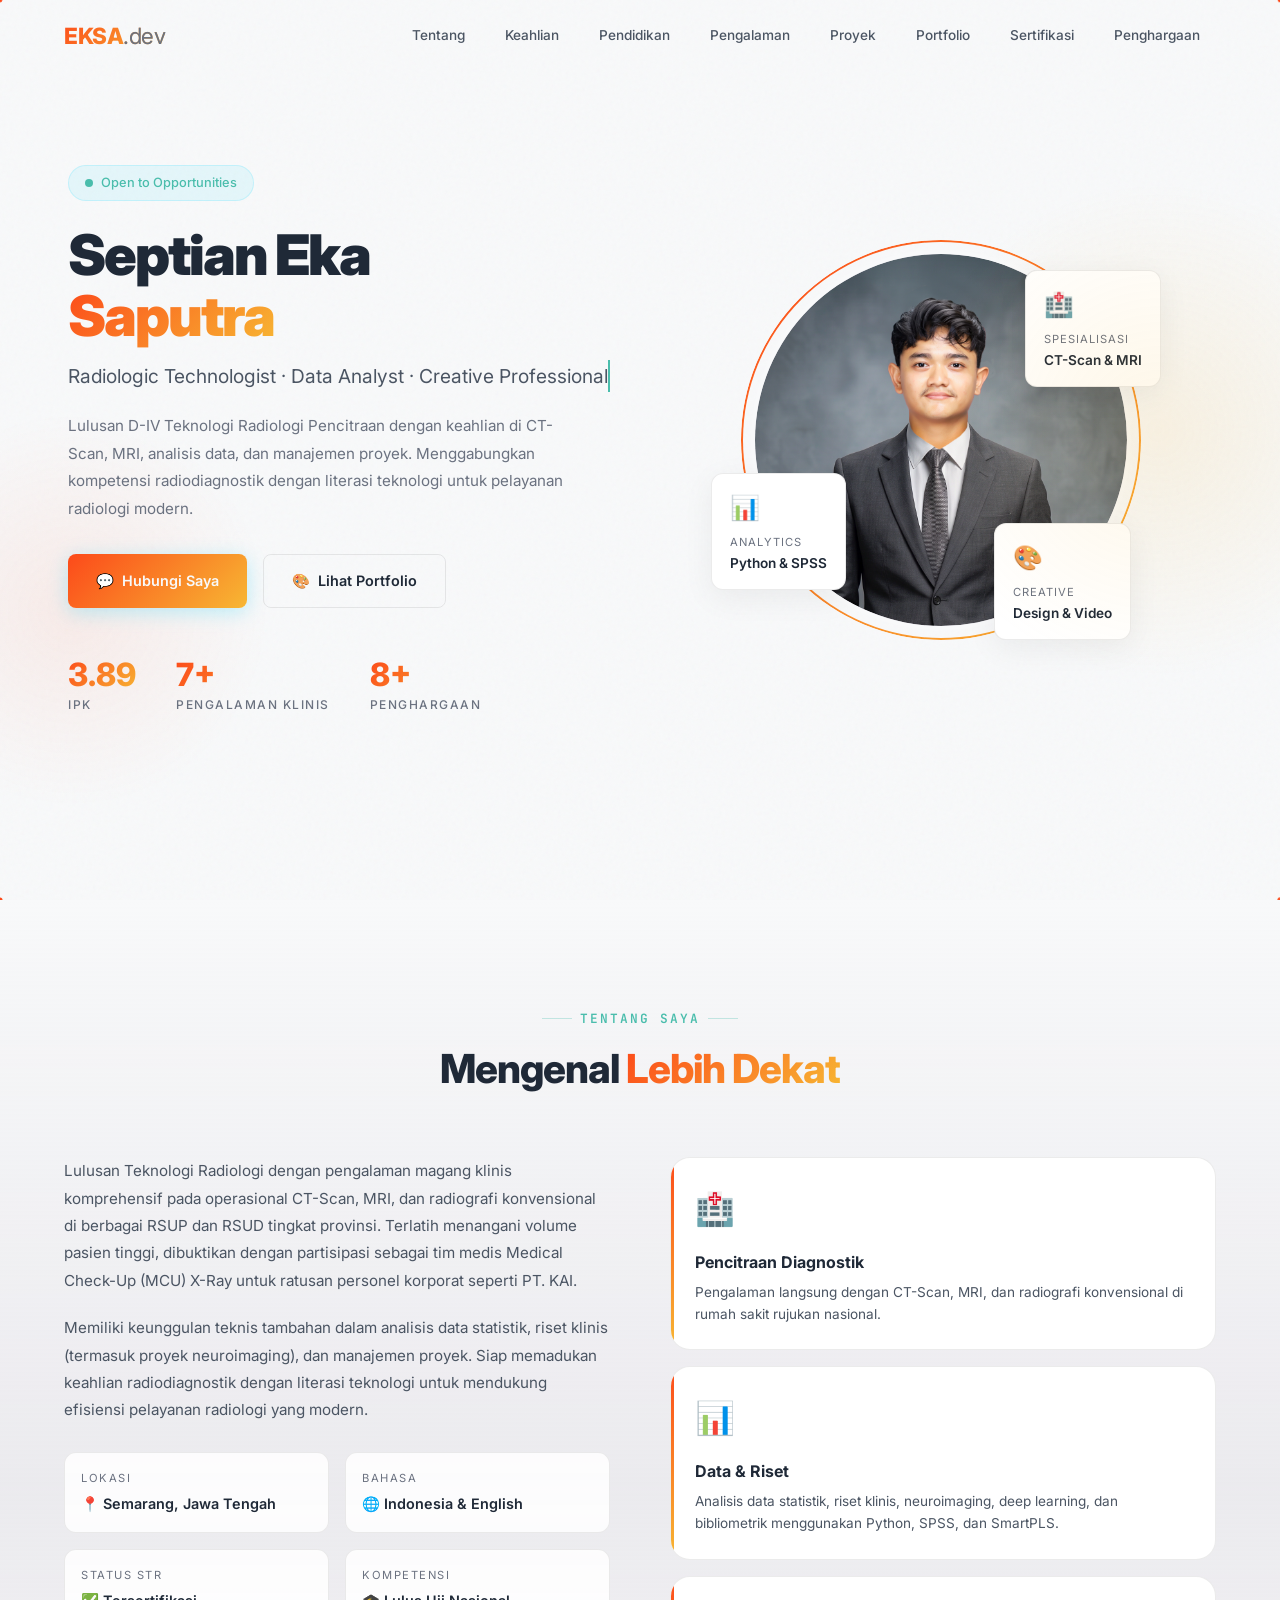
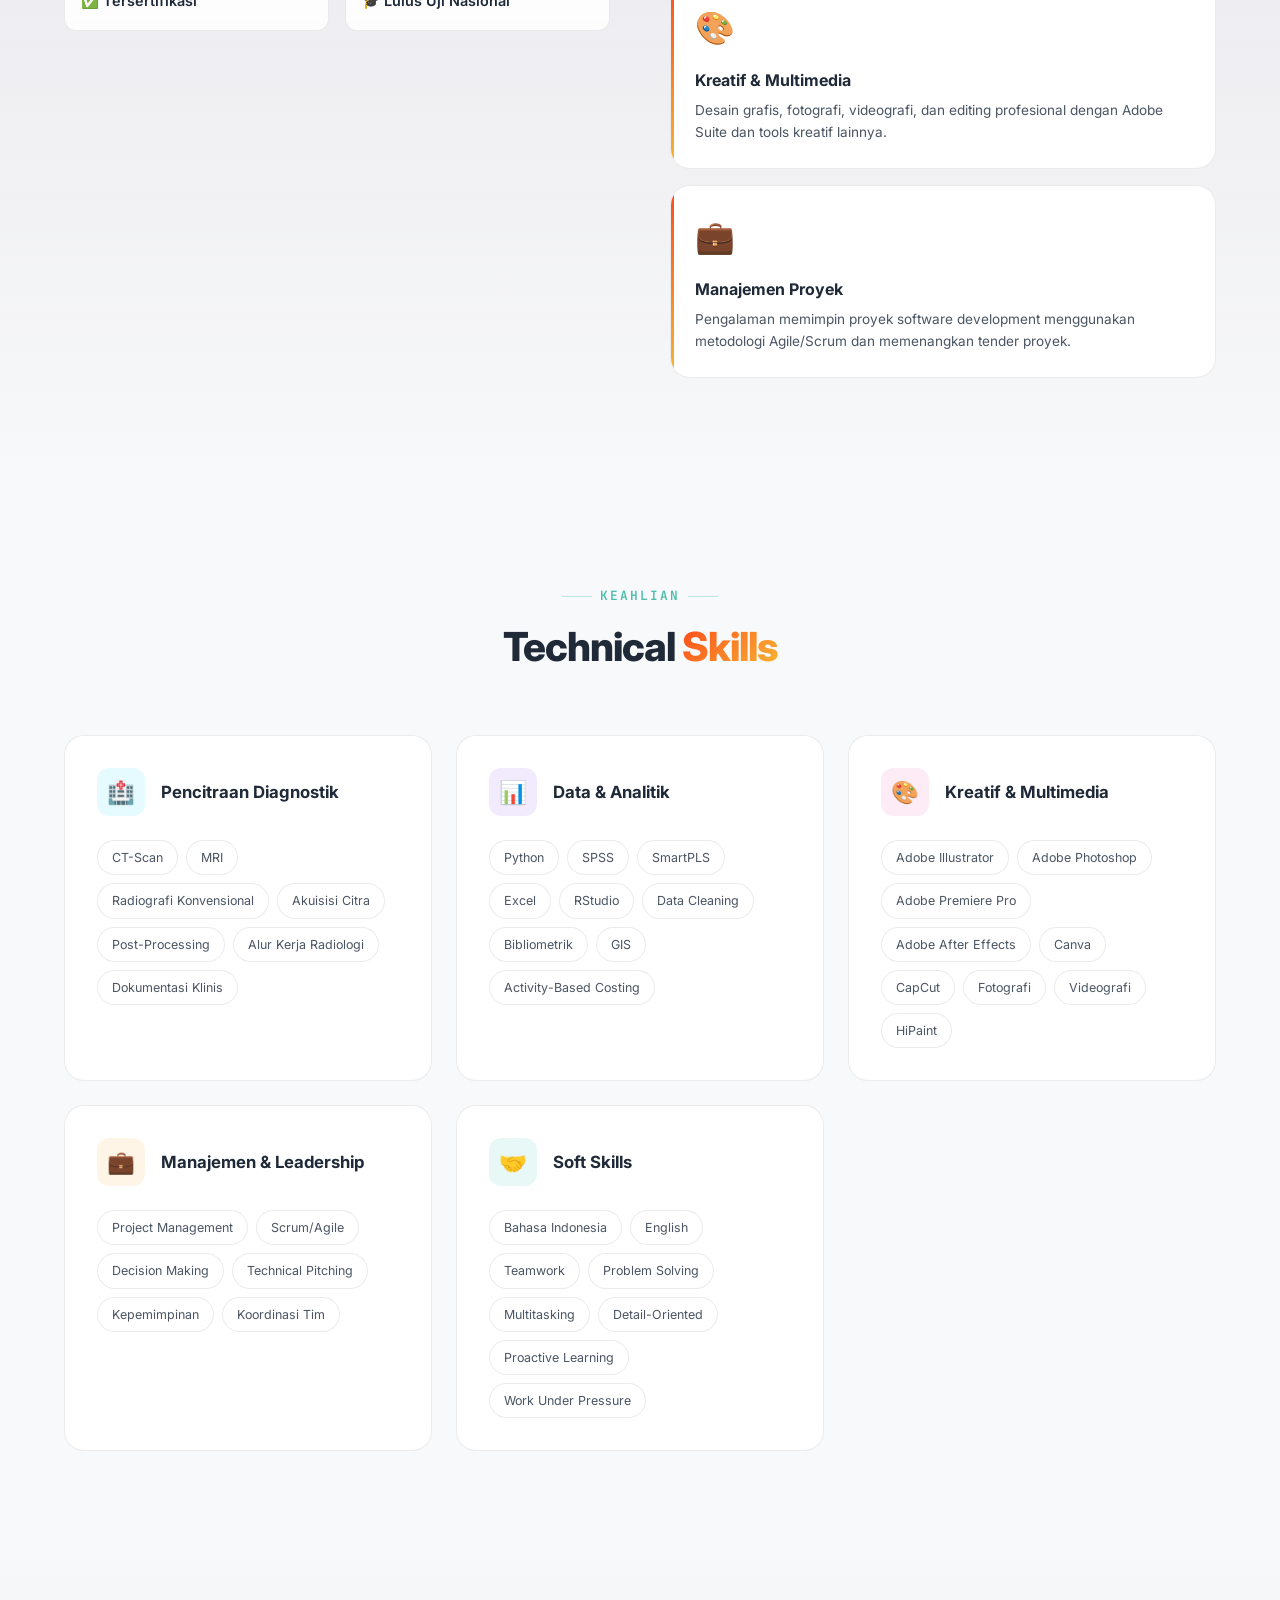
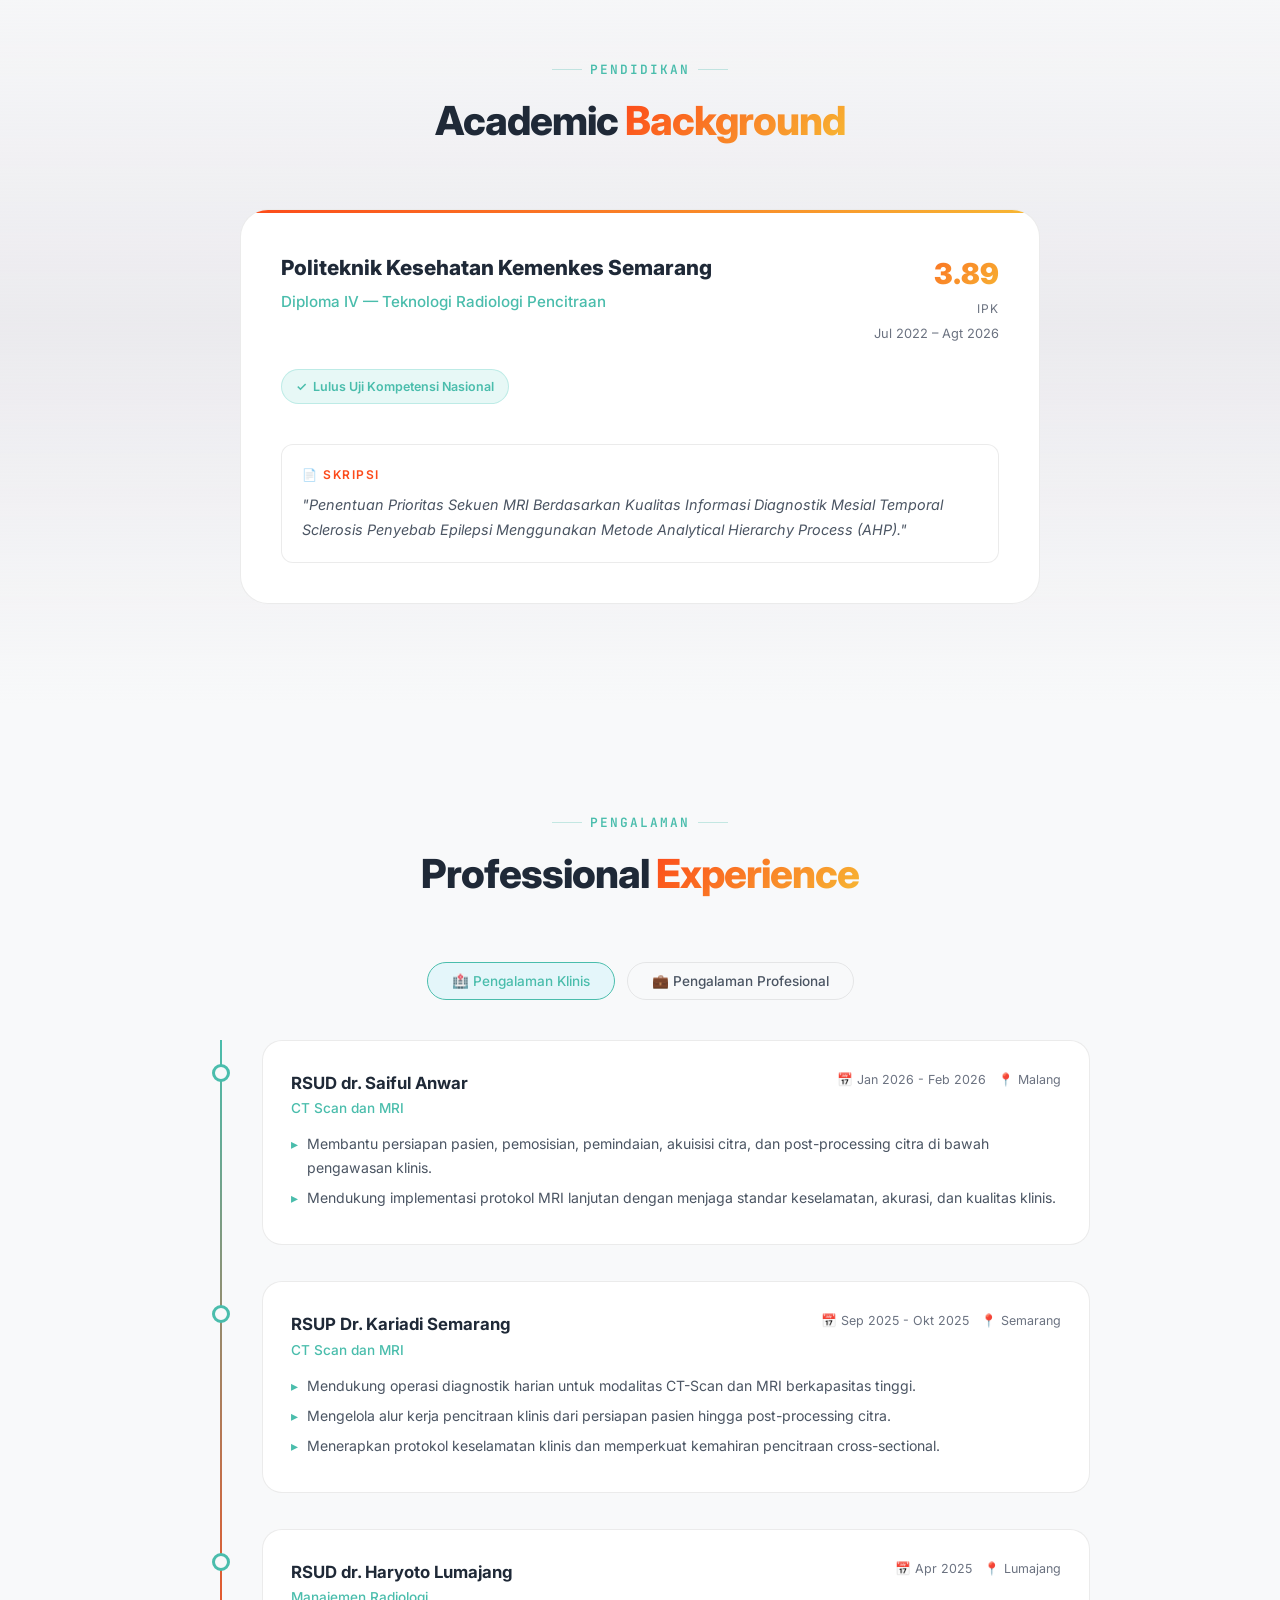
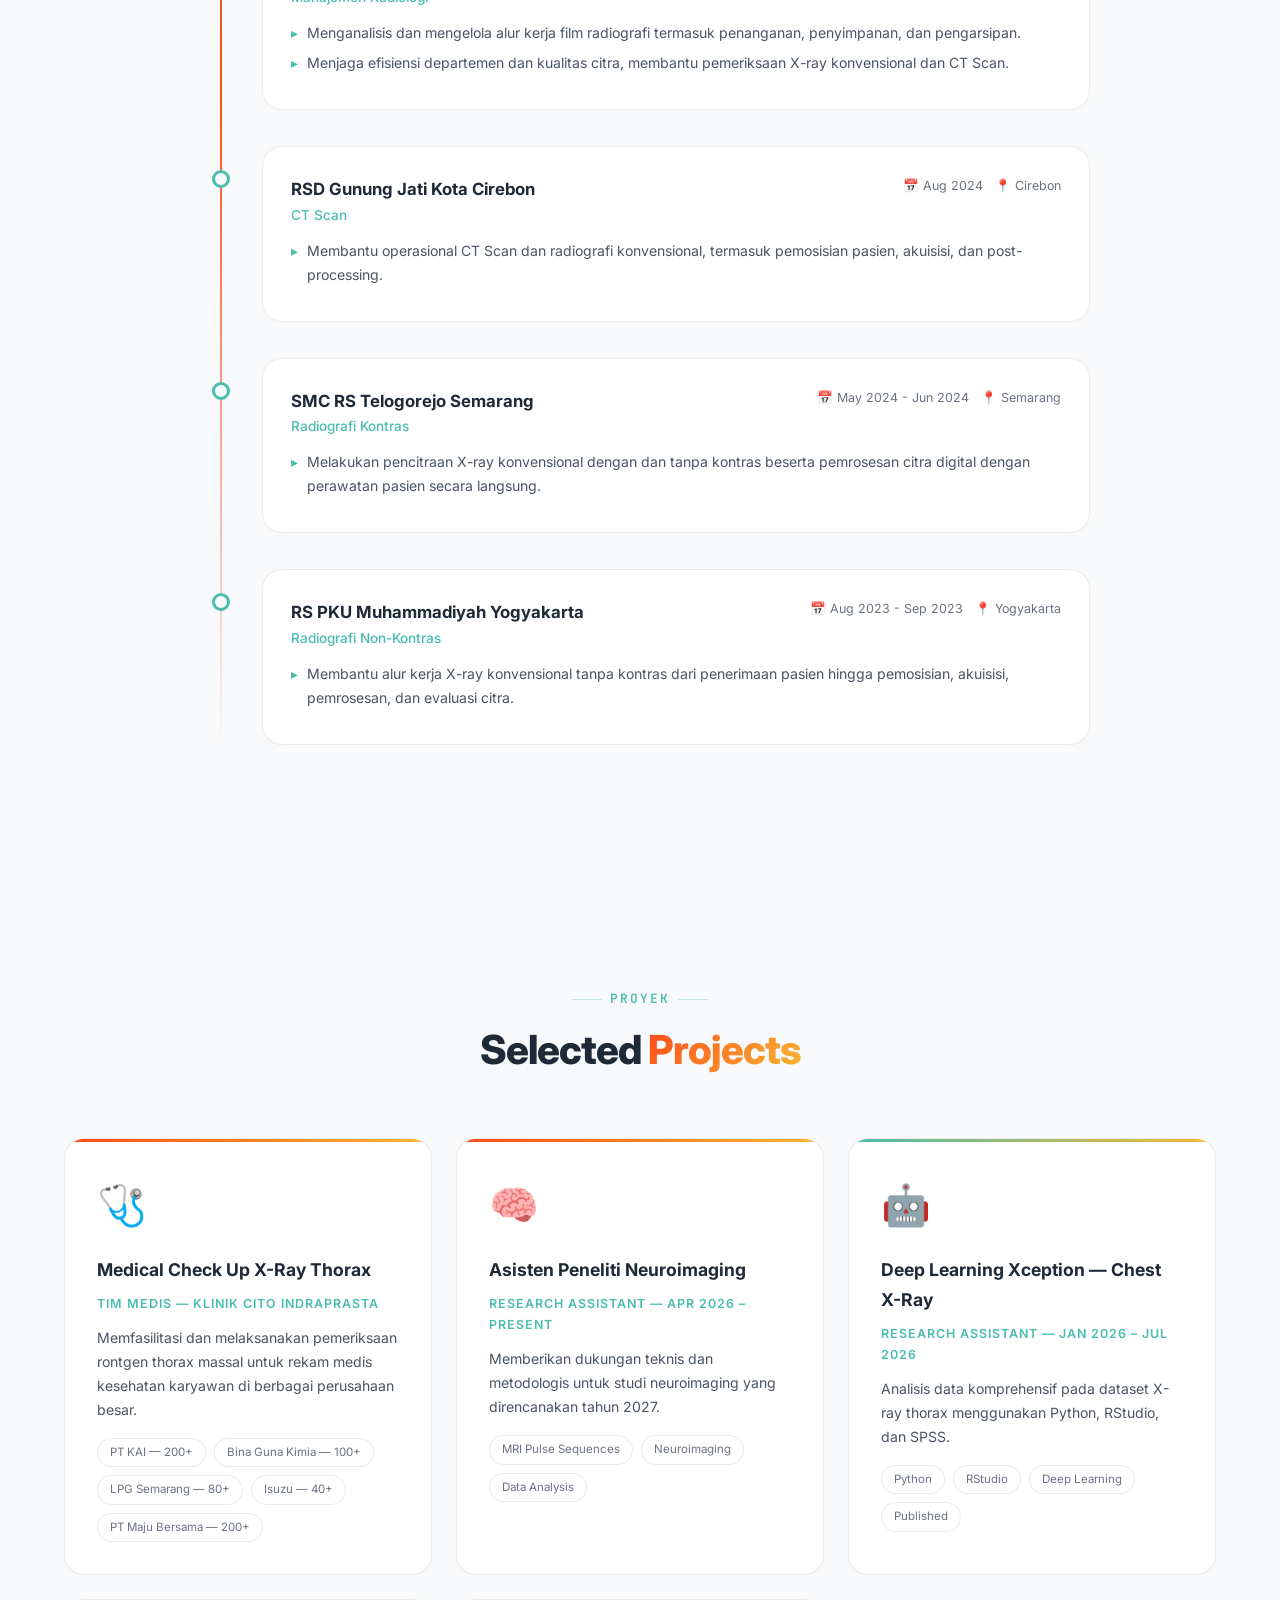
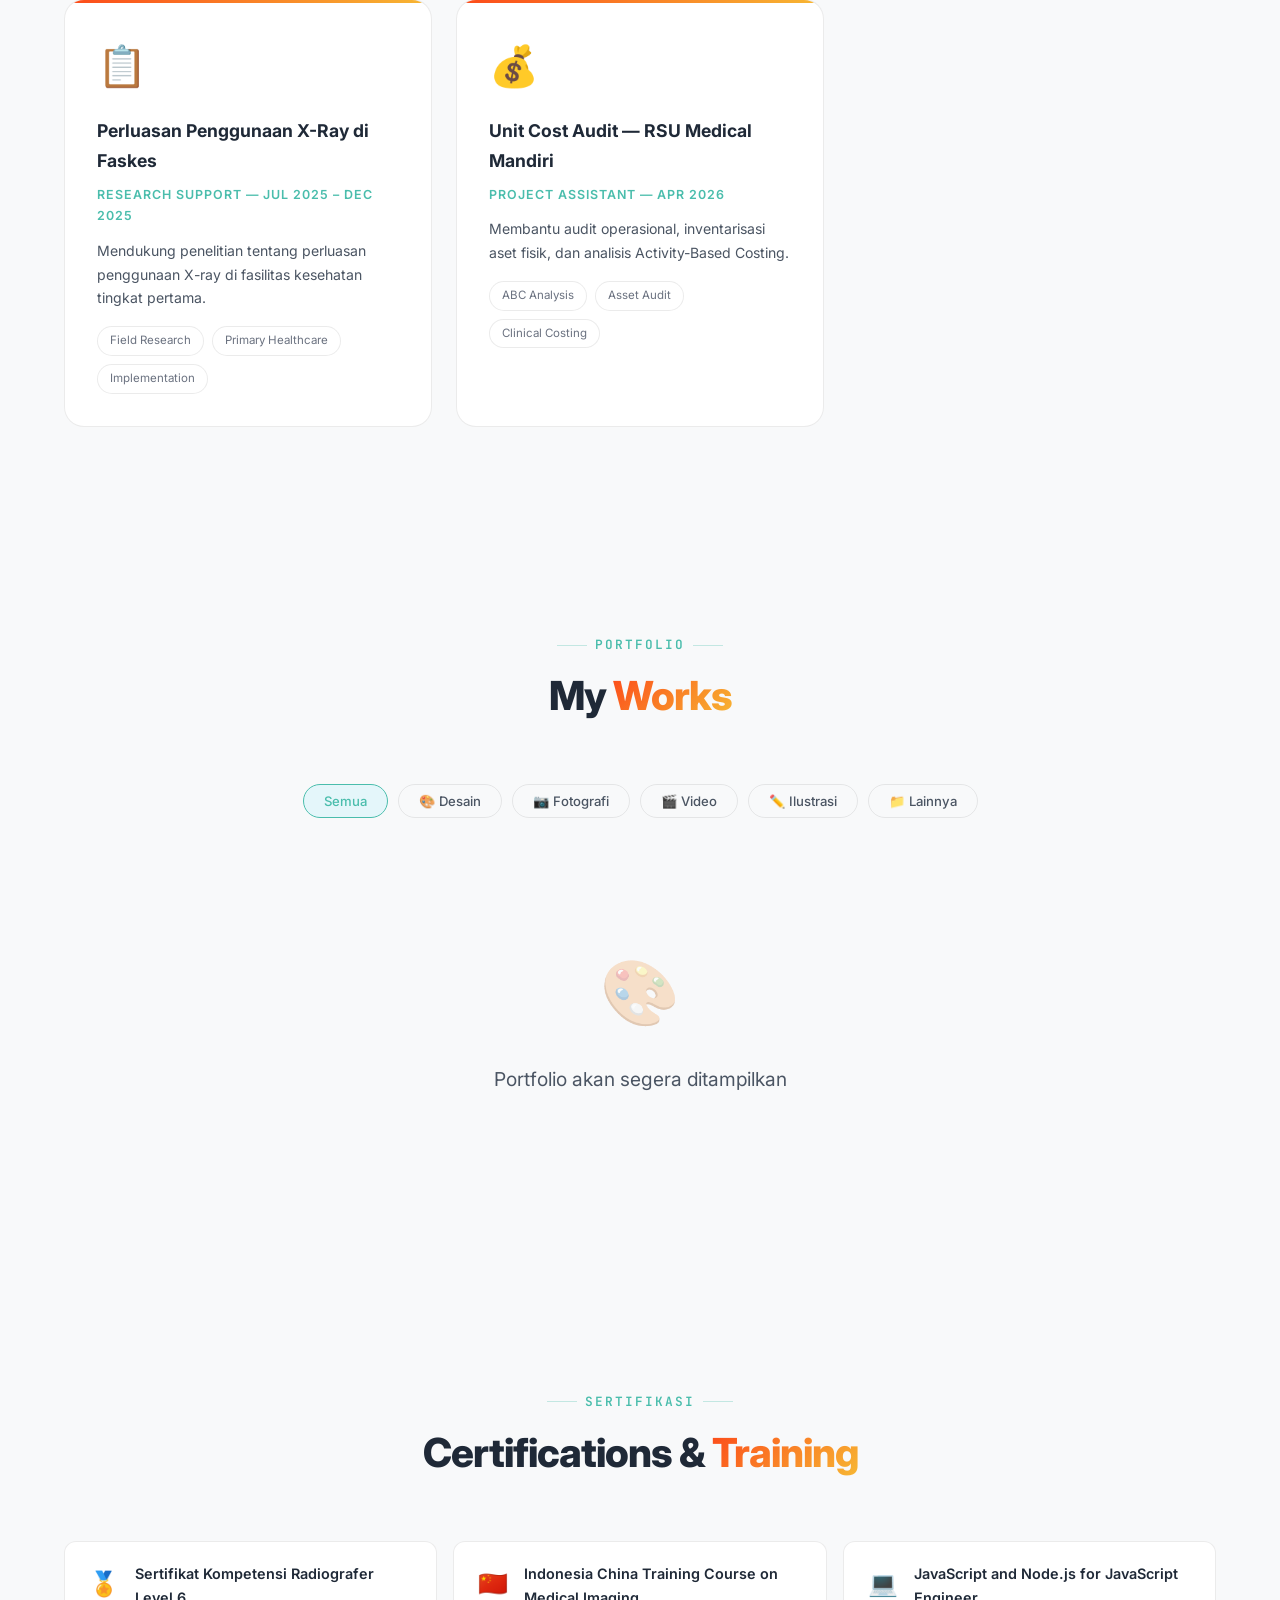
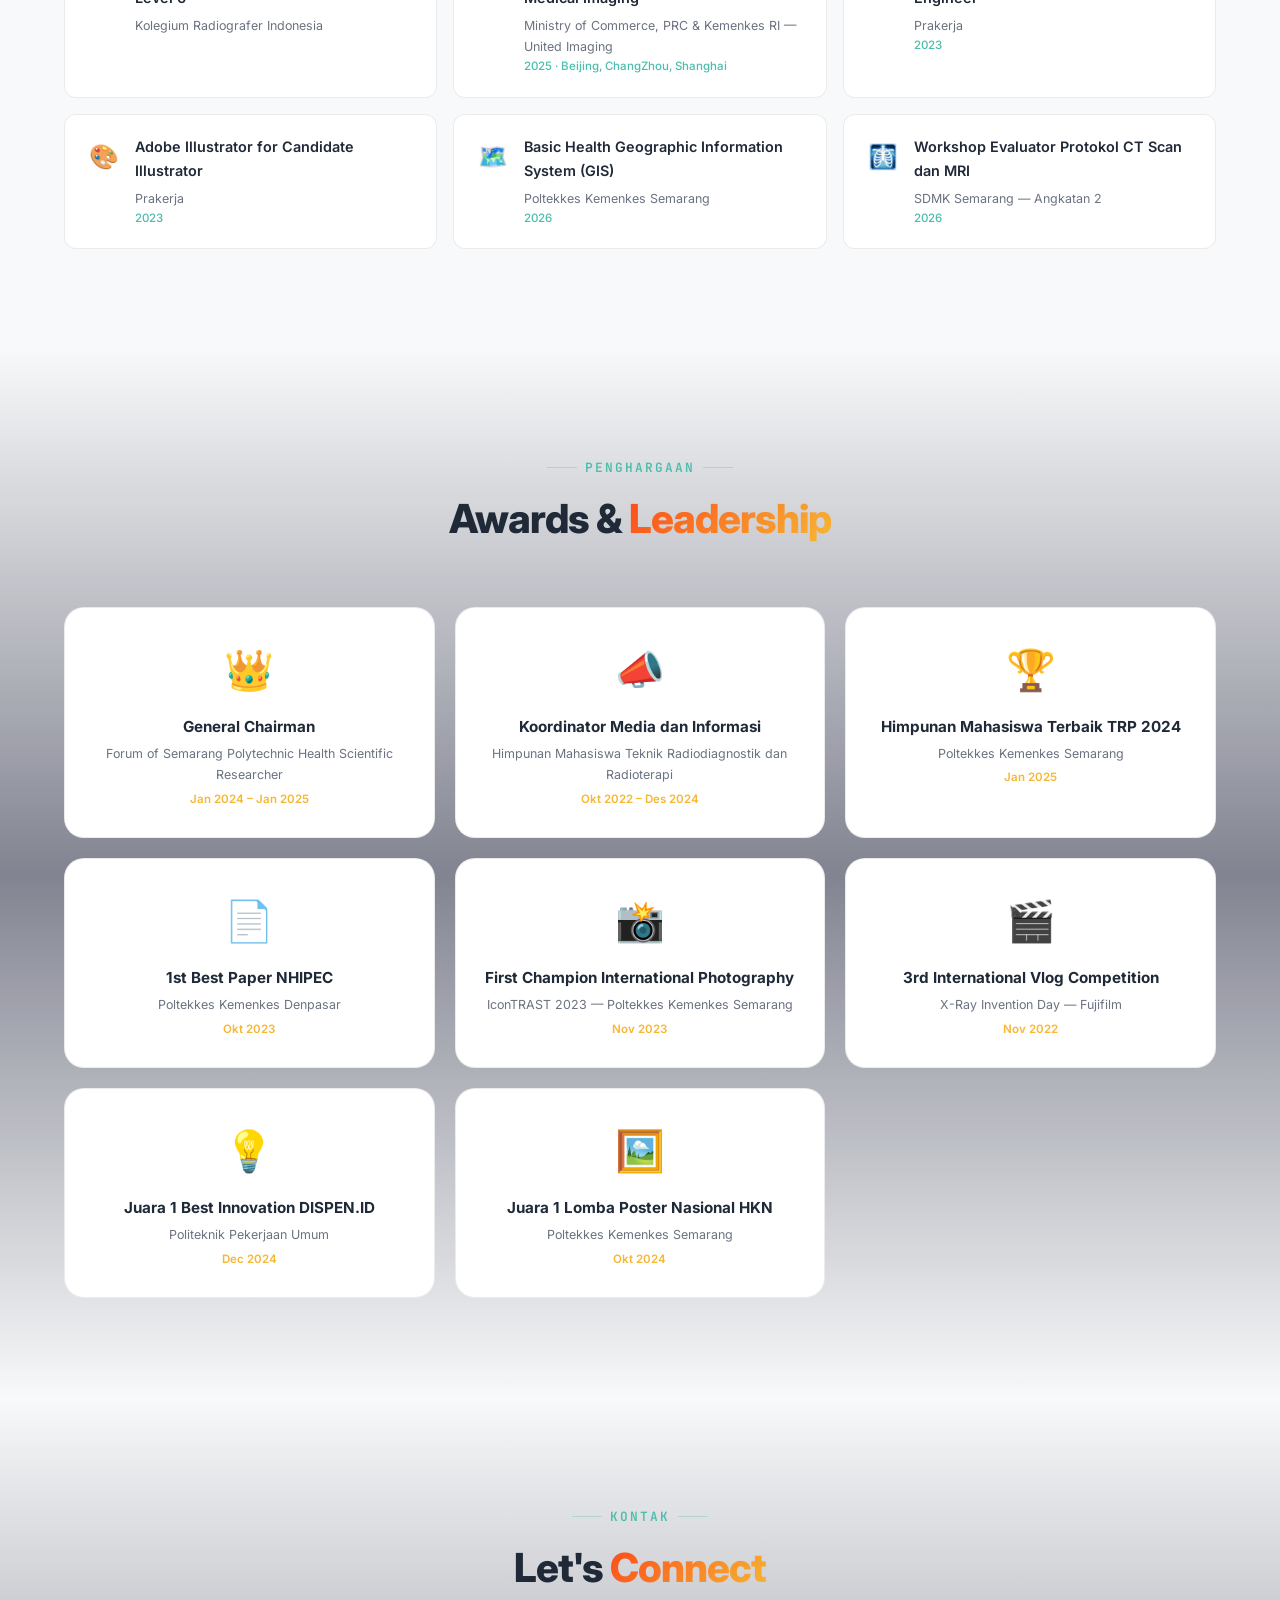
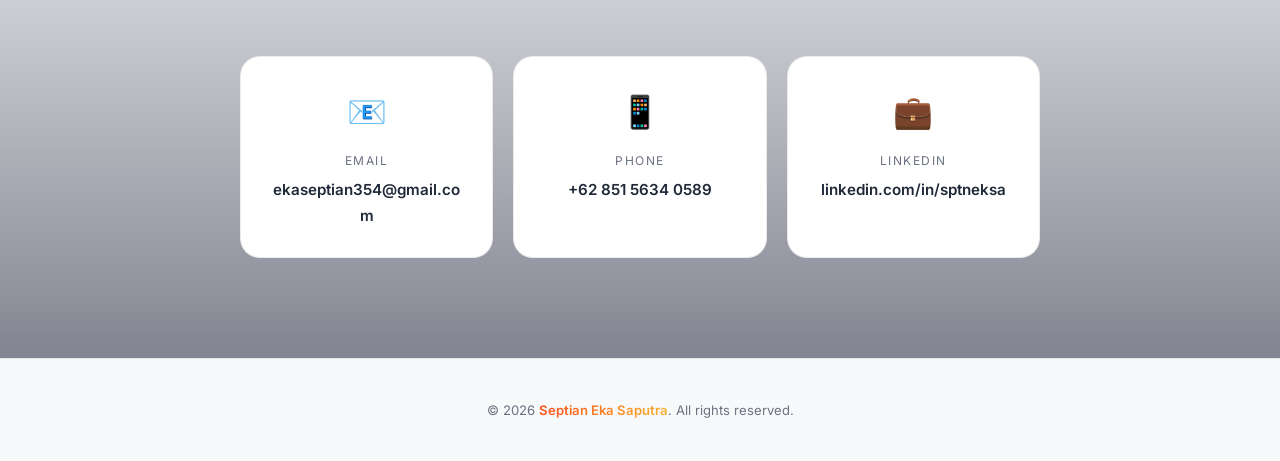
==== index.html @ 04d31d0c "Add files via upload" ====
<!DOCTYPE html>
<html lang="id">
<head>
  <meta charset="UTF-8">
  <meta name="viewport" content="width=device-width, initial-scale=1.0">
  <meta name="description" content="Septian Eka Saputra — Radiologic Technologist, Data Analyst, dan Creative Professional. Portfolio & CV Online.">
  <meta name="keywords" content="Septian Eka Saputra, Radiologi, Radiographer, CT Scan, MRI, Portfolio, Data Analyst">
  <meta name="author" content="Septian Eka Saputra">
  <title>Septian Eka Saputra — Radiologic Technologist & Creative Professional</title>
  <link rel="stylesheet" href="style.css">
  <link rel="icon" href="data:image/svg+xml,<svg xmlns='http://www.w3.org/2000/svg' viewBox='0 0 100 100'><text y='.9em' font-size='90'>⚡</text></svg>">
</head>
<body>
  <canvas id="particles-canvas"></canvas>

  <!-- Navigation -->
  <nav class="navbar" id="navbar">
    <div class="container">
      <a href="#hero" class="nav-logo">EKSA<span>.dev</span></a>
      <div class="nav-links" id="nav-links">
        <a href="#about">Tentang</a>
        <a href="#skills">Keahlian</a>
        <a href="#education">Pendidikan</a>
        <a href="#experience">Pengalaman</a>
        <a href="#projects">Proyek</a>
        <a href="#portfolio">Portfolio</a>
        <a href="#certifications">Sertifikasi</a>
        <a href="#awards">Penghargaan</a>
      </div>
      <button class="hamburger" id="hamburger" aria-label="Toggle menu">
        <span></span><span></span><span></span>
      </button>
    </div>
  </nav>

  <!-- Hero Section -->
  <section class="hero" id="hero">
    <button class="section-edit-btn" onclick="Editors.hero()" title="Edit Hero">✏️</button>
    <div class="container">
      <div class="hero-content">
        <div class="hero-text">
          <div class="hero-badge"><span class="pulse-dot"></span> <span id="r-hero-badge">Open to Opportunities</span></div>
          <h1><span id="r-hero-name">Septian Eka</span><br><span class="gradient-text" id="r-hero-name2">Saputra</span></h1>
          <p class="hero-subtitle" id="r-hero-subtitle">Radiologic Technologist · Data Analyst · Creative Professional</p>
          <p class="hero-description" id="r-hero-desc">Lulusan D-IV Teknologi Radiologi Pencitraan dengan keahlian di CT-Scan, MRI, analisis data, dan manajemen proyek. Menggabungkan kompetensi radiodiagnostik dengan literasi teknologi untuk pelayanan radiologi modern.</p>
          <div class="hero-buttons">
            <a href="#contact" class="btn btn-primary"><span>💬</span> Hubungi Saya</a>
            <a href="#portfolio" class="btn btn-outline"><span>🎨</span> Lihat Portfolio</a>
          </div>
          <div class="hero-stats" id="r-hero-stats">
            <div class="stat-item"><div class="stat-number">3.89</div><div class="stat-label">IPK</div></div>
            <div class="stat-item"><div class="stat-number">7+</div><div class="stat-label">Pengalaman Klinis</div></div>
            <div class="stat-item"><div class="stat-number">8+</div><div class="stat-label">Penghargaan</div></div>
          </div>
        </div>
        <div class="hero-visual">
          <div class="hero-avatar-wrapper">
            <div class="hero-avatar-ring"></div>
            <div class="hero-avatar">
              <img id="hero-photo" src="" alt="Septian Eka Saputra" style="display:none; width:100%; height:100%; object-fit:cover; border-radius:50%;">
              <div class="hero-avatar-placeholder" id="hero-placeholder">SE</div>
            </div>
            <div class="floating-card card-1"><div class="card-icon">🏥</div><div class="card-label">Spesialisasi</div><div class="card-value">CT-Scan & MRI</div></div>
            <div class="floating-card card-2"><div class="card-icon">📊</div><div class="card-label">Analytics</div><div class="card-value">Python & SPSS</div></div>
            <div class="floating-card card-3"><div class="card-icon">🎨</div><div class="card-label">Creative</div><div class="card-value">Design & Video</div></div>
          </div>
        </div>
      </div>
    </div>
  </section>

  <!-- About Section -->
  <section id="about">
    <button class="section-edit-btn" onclick="Editors.about()" title="Edit About">✏️</button>
    <div class="container">
      <div class="section-header reveal"><div class="section-tag">Tentang Saya</div><h2 class="section-title">Mengenal <span class="gradient-text">Lebih Dekat</span></h2></div>
      <div class="about-grid">
        <div class="about-text reveal" id="r-about-text">
          <p>Lulusan Teknologi Radiologi dengan pengalaman magang klinis komprehensif pada operasional CT-Scan, MRI, dan radiografi konvensional di berbagai RSUP dan RSUD tingkat provinsi. Terlatih menangani volume pasien tinggi, dibuktikan dengan partisipasi sebagai tim medis Medical Check-Up (MCU) X-Ray untuk ratusan personel korporat seperti PT. KAI.</p>
          <p>Memiliki keunggulan teknis tambahan dalam analisis data statistik, riset klinis (termasuk proyek neuroimaging), dan manajemen proyek. Siap memadukan keahlian radiodiagnostik dengan literasi teknologi untuk mendukung efisiensi pelayanan radiologi yang modern.</p>
          <div class="about-info-grid" id="r-about-info">
            <div class="info-item"><div class="info-label">Lokasi</div><div class="info-value">📍 Semarang, Jawa Tengah</div></div>
            <div class="info-item"><div class="info-label">Bahasa</div><div class="info-value">🌐 Indonesia & English</div></div>
            <div class="info-item"><div class="info-label">Status STR</div><div class="info-value">✅ Tersertifikasi</div></div>
            <div class="info-item"><div class="info-label">Kompetensi</div><div class="info-value">🎓 Lulus Uji Nasional</div></div>
          </div>
        </div>
        <div class="about-highlights reveal" id="r-about-highlights">
          <div class="highlight-card"><div class="highlight-icon">🏥</div><div class="highlight-title">Pencitraan Diagnostik</div><div class="highlight-desc">Pengalaman langsung dengan CT-Scan, MRI, dan radiografi konvensional di rumah sakit rujukan nasional.</div></div>
          <div class="highlight-card"><div class="highlight-icon">📊</div><div class="highlight-title">Data & Riset</div><div class="highlight-desc">Analisis data statistik, riset klinis, neuroimaging, deep learning, dan bibliometrik menggunakan Python, SPSS, dan SmartPLS.</div></div>
          <div class="highlight-card"><div class="highlight-icon">🎨</div><div class="highlight-title">Kreatif & Multimedia</div><div class="highlight-desc">Desain grafis, fotografi, videografi, dan editing profesional dengan Adobe Suite dan tools kreatif lainnya.</div></div>
          <div class="highlight-card"><div class="highlight-icon">💼</div><div class="highlight-title">Manajemen Proyek</div><div class="highlight-desc">Pengalaman memimpin proyek software development menggunakan metodologi Agile/Scrum dan memenangkan tender proyek.</div></div>
        </div>
      </div>
    </div>
  </section>

  <!-- Skills Section -->
  <section id="skills">
    <button class="section-edit-btn" onclick="Editors.skills()" title="Edit Skills">✏️</button>
    <div class="container">
      <div class="section-header reveal"><div class="section-tag">Keahlian</div><h2 class="section-title">Technical <span class="gradient-text">Skills</span></h2></div>
      <div class="skills-grid" id="r-skills"></div>
    </div>
  </section>

  <!-- Education Section -->
  <section id="education">
    <button class="section-edit-btn" onclick="Editors.education()" title="Edit Education">✏️</button>
    <div class="container">
      <div class="section-header reveal"><div class="section-tag">Pendidikan</div><h2 class="section-title">Academic <span class="gradient-text">Background</span></h2></div>
      <div id="r-education"></div>
    </div>
  </section>

  <!-- Experience Section -->
  <section id="experience">
    <div class="container">
      <div class="section-header reveal"><div class="section-tag">Pengalaman</div><h2 class="section-title">Professional <span class="gradient-text">Experience</span></h2></div>
      <div class="tab-switcher reveal">
        <button class="tab-btn active" data-tab="clinical">🏥 Pengalaman Klinis</button>
        <button class="tab-btn" data-tab="professional">💼 Pengalaman Profesional</button>
      </div>
      <div class="tab-content active" id="tab-clinical"><div class="timeline" id="r-exp-clinical"></div></div>
      <div class="tab-content" id="tab-professional"><div class="timeline" id="r-exp-professional"></div></div>
    </div>
  </section>

  <!-- Projects Section -->
  <section id="projects">
    <div class="container">
      <div class="section-header reveal"><div class="section-tag">Proyek</div><h2 class="section-title">Selected <span class="gradient-text">Projects</span></h2></div>
      <div class="projects-grid" id="r-projects"></div>
    </div>
  </section>

  <!-- Portfolio Section -->
  <section id="portfolio">
    <div class="container">
      <div class="section-header reveal"><div class="section-tag">Portfolio</div><h2 class="section-title">My <span class="gradient-text">Works</span></h2></div>
      <div class="portfolio-filters reveal" id="portfolio-filters">
        <button class="filter-btn active" data-filter="all">Semua</button>
        <button class="filter-btn" data-filter="desain">🎨 Desain</button>
        <button class="filter-btn" data-filter="foto">📷 Fotografi</button>
        <button class="filter-btn" data-filter="video">🎬 Video</button>
        <button class="filter-btn" data-filter="ilustrasi">✏️ Ilustrasi</button>
        <button class="filter-btn" data-filter="lainnya">📁 Lainnya</button>
      </div>
      <div class="portfolio-grid reveal" id="portfolio-grid">
        <div class="portfolio-empty" id="portfolio-empty"><div class="portfolio-empty-icon">🎨</div><div class="portfolio-empty-text">Portfolio akan segera ditampilkan</div><div class="portfolio-empty-sub admin-only" style="display:none">Klik tombol ✚ di bawah untuk menambahkan karya</div></div>
      </div>
      <button class="admin-add-btn" onclick="Editors.addPortfolio()">✚ Tambah Karya Portfolio</button>
    </div>
  </section>



  <!-- Certifications Section -->
  <section id="certifications">
    <div class="container">
      <div class="section-header reveal"><div class="section-tag">Sertifikasi</div><h2 class="section-title">Certifications & <span class="gradient-text">Training</span></h2></div>
      <div class="certs-grid" id="r-certs"></div>
      <button class="admin-add-btn" onclick="Editors.addCert()">✚ Tambah Sertifikasi</button>
    </div>
  </section>

  <!-- Awards Section -->
  <section id="awards">
    <div class="container">
      <div class="section-header reveal"><div class="section-tag">Penghargaan</div><h2 class="section-title">Awards & <span class="gradient-text">Leadership</span></h2></div>
      <div class="awards-grid" id="r-awards"></div>
      <button class="admin-add-btn" onclick="Editors.addAward()">✚ Tambah Penghargaan</button>
    </div>
  </section>

  <!-- Contact Section -->
  <section id="contact">
    <button class="section-edit-btn" onclick="Editors.contact()" title="Edit Contact">✏️</button>
    <div class="container">
      <div class="section-header reveal"><div class="section-tag">Kontak</div><h2 class="section-title">Let's <span class="gradient-text">Connect</span></h2></div>
      <div class="contact-grid reveal" id="r-contact"></div>
    </div>
  </section>

  <footer class="footer"><div class="container"><p class="footer-text">© 2026 <span class="gradient-text">Septian Eka Saputra</span>. All rights reserved.</p></div></footer>
  <button class="back-to-top" id="back-to-top" aria-label="Back to top">↑</button>

  <!-- Lightbox -->
  <div class="lightbox" id="lightbox">
    <button class="lightbox-close" id="lightbox-close">✕</button>
    <div class="lightbox-content" id="lightbox-content"></div>
    <div class="lightbox-info"><div class="lightbox-title" id="lightbox-title"></div><div class="lightbox-cat" id="lightbox-cat"></div></div>
  </div>

  <!-- Portfolio Detail Modal -->
  <div class="modal-overlay" id="portfolio-detail">
    <div class="edit-modal-box" style="max-width:800px">
      <div class="edit-modal-header">
        <h3 id="pd-title"></h3>
        <button class="edit-modal-close" onclick="PortfolioDetail.close()">✕</button>
      </div>
      <div class="edit-modal-body" id="pd-body"></div>
    </div>
  </div>

  <!-- Toast -->
  <div class="toast" id="toast"></div>

  <script src="script.js"></script>
</body>
</html>
---- style.css ----
@import url('https://fonts.googleapis.com/css2?family=Inter:wght@300;400;500;600;700;800;900&family=JetBrains+Mono:wght@400;500&display=swap');

/* ===== CSS Variables / Design Tokens ===== */
:root {
  --bg-primary: #F8F9FA; /* Sangat terang (Putih/Abu) */
  --bg-secondary: #DFDCE3; /* CLEAN dari palet */
  --bg-card: #ffffff; /* Solid white untuk kontras maksimal */
  --bg-glass: rgba(255, 255, 255, 0.85);
  --border-glass: rgba(0, 0, 0, 0.08);
  --text-primary: #1F2937; /* Sangat gelap untuk kontras tinggi */
  --text-secondary: #4B5563; 
  --text-muted: #6B7280;
  --accent-blue: #4ABDAC; /* FRESH */
  --accent-purple: #FC4A1A; /* VERMILLION */
  --accent-pink: #FC4A1A;
  --accent-teal: #4ABDAC;
  --accent-gold: #F7B733; /* SUNSHINE */
  --gradient-main: linear-gradient(135deg, #FC4A1A, #F7B733); /* Vermillion ke Sunshine */
  --gradient-warm: linear-gradient(135deg, #FC4A1A, #F7B733);
  --gradient-cool: linear-gradient(135deg, #4ABDAC, #F7B733);
  --shadow-glow: 0 0 40px rgba(252, 74, 26, 0.2);
  --shadow-card: 0 8px 32px rgba(0, 0, 0, 0.06);
  --radius-sm: 8px;
  --radius-md: 12px;
  --radius-lg: 20px;
  --radius-xl: 28px;
  --transition-fast: 0.2s cubic-bezier(0.4, 0, 0.2, 1);
  --transition-smooth: 0.4s cubic-bezier(0.4, 0, 0.2, 1);
  --transition-spring: 0.6s cubic-bezier(0.34, 1.56, 0.64, 1);
  --font-main: 'Inter', -apple-system, BlinkMacSystemFont, sans-serif;
  --font-mono: 'JetBrains Mono', monospace;
}

/* ===== Reset & Base ===== */
*, *::before, *::after {
  margin: 0;
  padding: 0;
  box-sizing: border-box;
}

html {
  scroll-behavior: smooth;
  font-size: 16px;
  scrollbar-width: thin;
  scrollbar-color: var(--accent-blue) var(--bg-secondary);
}

::-webkit-scrollbar {
  width: 6px;
}
::-webkit-scrollbar-track {
  background: var(--bg-secondary);
}
::-webkit-scrollbar-thumb {
  background: var(--accent-blue);
  border-radius: 3px;
}

body {
  font-family: var(--font-main);
  background-color: var(--bg-primary);
  color: var(--text-primary);
  line-height: 1.7;
  overflow-x: hidden;
  -webkit-font-smoothing: antialiased;
}

a {
  text-decoration: none;
  color: inherit;
}

img {
  max-width: 100%;
  display: block;
}

ul {
  list-style: none;
}

/* ===== Canvas Background ===== */
#particles-canvas {
  position: fixed;
  top: 0;
  left: 0;
  width: 100%;
  height: 100%;
  z-index: 0;
  pointer-events: none;
}

/* ===== Noise Overlay ===== */
body::before {
  content: '';
  position: fixed;
  top: 0;
  left: 0;
  width: 100%;
  height: 100%;
  background-image: url("data:image/svg+xml,%3Csvg viewBox='0 0 256 256' xmlns='http://www.w3.org/2000/svg'%3E%3Cfilter id='n'%3E%3CfeTurbulence type='fractalNoise' baseFrequency='0.9' numOctaves='4' stitchTiles='stitch'/%3E%3C/filter%3E%3Crect width='100%25' height='100%25' filter='url(%23n)' opacity='0.03'/%3E%3C/svg%3E");
  z-index: 0;
  pointer-events: none;
}

/* ===== Layout ===== */
.container {
  max-width: 1200px;
  margin: 0 auto;
  padding: 0 24px;
}

section {
  position: relative;
  z-index: 1;
  padding: 100px 0;
}

/* ===== Navigation ===== */
.navbar {
  position: fixed;
  top: 0;
  left: 0;
  width: 100%;
  z-index: 1000;
  padding: 16px 0;
  transition: var(--transition-smooth);
  background: transparent;
}

.navbar.scrolled {
  background: rgba(255, 255, 255, 0.9);
  backdrop-filter: blur(20px);
  -webkit-backdrop-filter: blur(20px);
  border-bottom: 1px solid var(--border-glass);
  padding: 10px 0;
}

.navbar .container {
  display: flex;
  align-items: center;
  justify-content: space-between;
}

.nav-logo {
  font-size: 1.4rem;
  font-weight: 800;
  background: var(--gradient-main);
  -webkit-background-clip: text;
  -webkit-text-fill-color: transparent;
  background-clip: text;
  letter-spacing: -0.5px;
}

.nav-logo span {
  color: var(--text-muted);
  -webkit-text-fill-color: var(--text-muted);
  font-weight: 400;
}

.nav-links {
  display: flex;
  align-items: center;
  gap: 8px;
}

.nav-links a {
  font-size: 0.85rem;
  font-weight: 500;
  color: var(--text-secondary);
  padding: 8px 16px;
  border-radius: var(--radius-sm);
  transition: var(--transition-fast);
  position: relative;
}

.nav-links a:hover,
.nav-links a.active {
  color: var(--accent-blue);
  background: rgba(0, 212, 255, 0.06);
}

.nav-links a::after {
  content: '';
  position: absolute;
  bottom: 4px;
  left: 50%;
  transform: translateX(-50%) scaleX(0);
  width: 20px;
  height: 2px;
  background: var(--accent-blue);
  border-radius: 1px;
  transition: var(--transition-fast);
}

.nav-links a:hover::after,
.nav-links a.active::after {
  transform: translateX(-50%) scaleX(1);
}

.nav-cta {
  background: var(--gradient-main) !important;
  color: var(--bg-primary) !important;
  -webkit-text-fill-color: var(--bg-primary) !important;
  font-weight: 600 !important;
  padding: 8px 20px !important;
  border-radius: var(--radius-sm) !important;
}

.nav-cta:hover {
  opacity: 0.9;
  box-shadow: 0 0 20px rgba(0, 212, 255, 0.3);
}

.nav-cta::after {
  display: none !important;
}

/* Mobile Menu */
.hamburger {
  display: none;
  flex-direction: column;
  gap: 5px;
  cursor: pointer;
  padding: 5px;
  background: none;
  border: none;
  z-index: 1001;
}

.hamburger span {
  width: 24px;
  height: 2px;
  background: var(--text-primary);
  border-radius: 2px;
  transition: var(--transition-fast);
}

.hamburger.active span:nth-child(1) {
  transform: rotate(45deg) translate(5px, 5px);
}
.hamburger.active span:nth-child(2) {
  opacity: 0;
}
.hamburger.active span:nth-child(3) {
  transform: rotate(-45deg) translate(5px, -5px);
}

/* ===== Hero Section ===== */
.hero {
  min-height: 100vh;
  display: flex;
  align-items: center;
  padding-top: 80px;
  position: relative;
  overflow: hidden;
}

.hero::after {
  content: '';
  position: absolute;
  top: 20%;
  right: -10%;
  width: 500px;
  height: 500px;
  background: radial-gradient(circle, rgba(247, 183, 51, 0.12) 0%, transparent 70%);
  border-radius: 50%;
  pointer-events: none;
  z-index: 0;
}

.hero::before {
  content: '';
  position: absolute;
  bottom: 10%;
  left: -10%;
  width: 400px;
  height: 400px;
  background: radial-gradient(circle, rgba(252, 74, 26, 0.08) 0%, transparent 70%);
  border-radius: 50%;
  pointer-events: none;
  z-index: 0;
}

.hero-content {
  display: grid;
  grid-template-columns: 1fr 1fr;
  gap: 60px;
  align-items: center;
}

.hero-text {
  z-index: 2;
}

.hero-badge {
  display: inline-flex;
  align-items: center;
  gap: 8px;
  padding: 6px 16px;
  background: rgba(0, 212, 255, 0.08);
  border: 1px solid rgba(0, 212, 255, 0.15);
  border-radius: 100px;
  font-size: 0.8rem;
  color: var(--accent-blue);
  font-weight: 500;
  margin-bottom: 24px;
  animation: fadeInUp 0.8s ease forwards;
}

.hero-badge .pulse-dot {
  width: 8px;
  height: 8px;
  background: var(--accent-teal);
  border-radius: 50%;
  animation: pulse 2s infinite;
}

.hero h1 {
  font-size: 3.5rem;
  font-weight: 900;
  line-height: 1.1;
  margin-bottom: 12px;
  letter-spacing: -2px;
  animation: fadeInUp 0.8s ease 0.1s both;
}

.hero h1 .gradient-text {
  background: var(--gradient-main);
  -webkit-background-clip: text;
  -webkit-text-fill-color: transparent;
  background-clip: text;
}

.hero-subtitle {
  font-size: 1.2rem;
  color: var(--text-secondary);
  font-weight: 400;
  margin-bottom: 20px;
  animation: fadeInUp 0.8s ease 0.2s both;
}

.hero-description {
  font-size: 0.95rem;
  color: var(--text-muted);
  line-height: 1.8;
  margin-bottom: 32px;
  max-width: 500px;
  animation: fadeInUp 0.8s ease 0.3s both;
}

.hero-buttons {
  display: flex;
  gap: 16px;
  margin-bottom: 48px;
  animation: fadeInUp 0.8s ease 0.4s both;
}

.btn {
  display: inline-flex;
  align-items: center;
  gap: 8px;
  padding: 14px 28px;
  border-radius: var(--radius-sm);
  font-size: 0.9rem;
  font-weight: 600;
  font-family: var(--font-main);
  cursor: pointer;
  transition: var(--transition-fast);
  border: none;
  position: relative;
  overflow: hidden;
}

.btn-primary {
  background: var(--gradient-main);
  color: var(--bg-primary);
  box-shadow: 0 4px 20px rgba(0, 212, 255, 0.25);
}

.btn-primary:hover {
  transform: translateY(-2px);
  box-shadow: 0 8px 30px rgba(0, 212, 255, 0.35);
}

.btn-outline {
  background: transparent;
  color: var(--text-primary);
  border: 1px solid var(--border-glass);
}

.btn-outline:hover {
  border-color: var(--accent-blue);
  color: var(--accent-blue);
  background: rgba(0, 212, 255, 0.05);
}

.hero-stats {
  display: flex;
  gap: 40px;
  animation: fadeInUp 0.8s ease 0.5s both;
}

.stat-item {
  text-align: left;
}

.stat-number {
  font-size: 2rem;
  font-weight: 800;
  background: var(--gradient-main);
  -webkit-background-clip: text;
  -webkit-text-fill-color: transparent;
  background-clip: text;
  line-height: 1.2;
}

.stat-label {
  font-size: 0.75rem;
  color: var(--text-muted);
  text-transform: uppercase;
  letter-spacing: 1.5px;
  font-weight: 500;
}

/* Hero Visual */
.hero-visual {
  position: relative;
  display: flex;
  justify-content: center;
  align-items: center;
  animation: fadeIn 1s ease 0.3s both;
}

.hero-avatar-wrapper {
  position: relative;
  width: 380px;
  height: 380px;
}

.hero-avatar-ring {
  position: absolute;
  inset: -10px;
  border-radius: 50%;
  border: 2px solid transparent;
  background: var(--gradient-main) border-box;
  -webkit-mask: linear-gradient(#fff 0 0) padding-box, linear-gradient(#fff 0 0);
  -webkit-mask-composite: xor;
  mask-composite: exclude;
  animation: spin 8s linear infinite;
}

.hero-avatar {
  width: 100%;
  height: 100%;
  border-radius: 50%;
  object-fit: cover;
  border: 4px solid var(--bg-primary);
  position: relative;
  z-index: 1;
  background: var(--bg-secondary);
  display: flex;
  align-items: center;
  justify-content: center;
  overflow: hidden;
}

.hero-avatar-placeholder {
  width: 100%;
  height: 100%;
  border-radius: 50%;
  background: linear-gradient(135deg, var(--bg-secondary), var(--bg-card));
  display: flex;
  align-items: center;
  justify-content: center;
  font-size: 6rem;
  font-weight: 900;
  background: var(--gradient-main);
  -webkit-background-clip: text;
  -webkit-text-fill-color: transparent;
  background-clip: text;
}

.floating-card {
  position: absolute;
  background: var(--bg-card);
  backdrop-filter: blur(20px);
  border: 1px solid var(--border-glass);
  border-radius: var(--radius-md);
  padding: 14px 18px;
  z-index: 2;
  animation: float 6s ease-in-out infinite;
  box-shadow: var(--shadow-card);
}

.floating-card.card-1 {
  top: 20px;
  right: -30px;
  animation-delay: 0s;
}

.floating-card.card-2 {
  bottom: 40px;
  left: -40px;
  animation-delay: 2s;
}

.floating-card.card-3 {
  bottom: -10px;
  right: 0;
  animation-delay: 4s;
}

.floating-card .card-icon {
  font-size: 1.5rem;
  margin-bottom: 4px;
}

.floating-card .card-label {
  font-size: 0.7rem;
  color: var(--text-muted);
  text-transform: uppercase;
  letter-spacing: 1px;
}

.floating-card .card-value {
  font-size: 0.85rem;
  font-weight: 600;
  color: var(--text-primary);
}

/* ===== Section Headers ===== */
.section-header {
  text-align: center;
  margin-bottom: 64px;
}

.section-tag {
  display: inline-flex;
  align-items: center;
  gap: 8px;
  font-size: 0.8rem;
  font-weight: 600;
  color: var(--accent-blue);
  text-transform: uppercase;
  letter-spacing: 2px;
  margin-bottom: 16px;
  font-family: var(--font-mono);
}

.section-tag::before,
.section-tag::after {
  content: '';
  width: 30px;
  height: 1px;
  background: var(--accent-blue);
  opacity: 0.3;
}

.section-title {
  font-size: 2.5rem;
  font-weight: 800;
  letter-spacing: -1px;
  line-height: 1.2;
  margin-bottom: 16px;
}

.section-title .gradient-text {
  background: var(--gradient-main);
  -webkit-background-clip: text;
  -webkit-text-fill-color: transparent;
  background-clip: text;
}

.section-desc {
  font-size: 1rem;
  color: var(--text-secondary);
  max-width: 600px;
  margin: 0 auto;
}

/* ===== About Section ===== */
#about {
  background: linear-gradient(180deg, transparent, rgba(223, 220, 227, 0.5), transparent);
}

.about-grid {
  display: grid;
  grid-template-columns: 1fr 1fr;
  gap: 60px;
  align-items: start;
}

.about-text p {
  color: var(--text-secondary);
  margin-bottom: 20px;
  font-size: 0.95rem;
  line-height: 1.8;
}

.about-info-grid {
  display: grid;
  grid-template-columns: 1fr 1fr;
  gap: 16px;
  margin-top: 28px;
}

.info-item {
  padding: 16px;
  background: var(--bg-glass);
  border: 1px solid var(--border-glass);
  border-radius: var(--radius-md);
  transition: var(--transition-fast);
}

.info-item:hover {
  border-color: rgba(0, 212, 255, 0.2);
  background: rgba(0, 212, 255, 0.03);
}

.info-item .info-label {
  font-size: 0.7rem;
  color: var(--text-muted);
  text-transform: uppercase;
  letter-spacing: 1.5px;
  margin-bottom: 4px;
}

.info-item .info-value {
  font-size: 0.9rem;
  font-weight: 600;
  color: var(--text-primary);
}

.about-highlights {
  display: flex;
  flex-direction: column;
  gap: 16px;
}

.highlight-card {
  padding: 24px;
  background: var(--bg-card);
  border: 1px solid var(--border-glass);
  border-radius: var(--radius-lg);
  backdrop-filter: blur(10px);
  transition: var(--transition-smooth);
  position: relative;
  overflow: hidden;
}

.highlight-card::before {
  content: '';
  position: absolute;
  top: 0;
  left: 0;
  width: 3px;
  height: 100%;
  background: var(--gradient-main);
  border-radius: 0 3px 3px 0;
}

.highlight-card:hover {
  border-color: rgba(0, 212, 255, 0.15);
  transform: translateX(4px);
}

.highlight-icon {
  font-size: 2rem;
  margin-bottom: 12px;
}

.highlight-title {
  font-size: 1rem;
  font-weight: 700;
  margin-bottom: 6px;
}

.highlight-desc {
  font-size: 0.85rem;
  color: var(--text-secondary);
  line-height: 1.6;
}

/* ===== Skills Section ===== */
.skills-grid {
  display: grid;
  grid-template-columns: repeat(auto-fit, minmax(340px, 1fr));
  gap: 24px;
}

.skill-category {
  padding: 32px;
  background: var(--bg-card);
  border: 1px solid var(--border-glass);
  border-radius: var(--radius-lg);
  backdrop-filter: blur(10px);
  transition: var(--transition-smooth);
  position: relative;
  overflow: hidden;
}

.skill-category:hover {
  border-color: rgba(0, 212, 255, 0.15);
  transform: translateY(-4px);
  box-shadow: var(--shadow-glow);
}

.skill-category-header {
  display: flex;
  align-items: center;
  gap: 16px;
  margin-bottom: 24px;
}

.skill-category-icon {
  width: 48px;
  height: 48px;
  border-radius: var(--radius-md);
  display: flex;
  align-items: center;
  justify-content: center;
  font-size: 1.4rem;
  flex-shrink: 0;
}

.skill-category-icon.diagnostic {
  background: rgba(0, 212, 255, 0.1);
}
.skill-category-icon.data {
  background: rgba(124, 58, 237, 0.1);
}
.skill-category-icon.creative {
  background: rgba(236, 72, 153, 0.1);
}
.skill-category-icon.management {
  background: rgba(245, 158, 11, 0.1);
}
.skill-category-icon.soft {
  background: rgba(20, 184, 166, 0.1);
}

.skill-category-name {
  font-size: 1.05rem;
  font-weight: 700;
}

.skill-tags {
  display: flex;
  flex-wrap: wrap;
  gap: 8px;
}

.skill-tag {
  padding: 6px 14px;
  background: rgba(255, 255, 255, 0.03);
  border: 1px solid var(--border-glass);
  border-radius: 100px;
  font-size: 0.78rem;
  color: var(--text-secondary);
  transition: var(--transition-fast);
  cursor: default;
}

.skill-tag:hover {
  color: var(--accent-blue);
  border-color: rgba(0, 212, 255, 0.3);
  background: rgba(0, 212, 255, 0.06);
}

/* ===== Education Section ===== */
#education {
  background: linear-gradient(180deg, transparent, rgba(223, 220, 227, 0.5), transparent);
}

.education-card {
  max-width: 800px;
  margin: 0 auto;
  padding: 40px;
  background: var(--bg-card);
  border: 1px solid var(--border-glass);
  border-radius: var(--radius-xl);
  backdrop-filter: blur(10px);
  position: relative;
  overflow: hidden;
}

.education-card::before {
  content: '';
  position: absolute;
  top: 0;
  left: 0;
  right: 0;
  height: 3px;
  background: var(--gradient-main);
}

.edu-header {
  display: flex;
  justify-content: space-between;
  align-items: flex-start;
  gap: 20px;
  margin-bottom: 24px;
  flex-wrap: wrap;
}

.edu-institution {
  font-size: 1.3rem;
  font-weight: 800;
  margin-bottom: 4px;
}

.edu-degree {
  font-size: 0.95rem;
  color: var(--accent-blue);
  font-weight: 500;
}

.edu-meta {
  text-align: right;
}

.edu-gpa {
  font-size: 1.8rem;
  font-weight: 900;
  background: var(--gradient-main);
  -webkit-background-clip: text;
  -webkit-text-fill-color: transparent;
  background-clip: text;
}

.edu-gpa-label {
  font-size: 0.75rem;
  color: var(--text-muted);
  text-transform: uppercase;
  letter-spacing: 1px;
}

.edu-period {
  font-size: 0.8rem;
  color: var(--text-muted);
  margin-top: 4px;
}

.edu-status {
  display: inline-flex;
  align-items: center;
  gap: 6px;
  padding: 6px 14px;
  background: rgba(20, 184, 166, 0.1);
  border: 1px solid rgba(20, 184, 166, 0.2);
  border-radius: 100px;
  font-size: 0.78rem;
  color: var(--accent-teal);
  font-weight: 600;
  margin-bottom: 20px;
}

.edu-thesis {
  padding: 20px;
  background: var(--bg-glass);
  border: 1px solid var(--border-glass);
  border-radius: var(--radius-md);
  margin-top: 20px;
}

.edu-thesis-label {
  font-size: 0.75rem;
  color: var(--accent-purple);
  text-transform: uppercase;
  letter-spacing: 1.5px;
  font-weight: 600;
  margin-bottom: 8px;
}

.edu-thesis-text {
  font-size: 0.9rem;
  color: var(--text-secondary);
  line-height: 1.7;
  font-style: italic;
}

/* ===== Experience Timeline ===== */
.timeline {
  position: relative;
  max-width: 900px;
  margin: 0 auto;
}

.timeline::before {
  content: '';
  position: absolute;
  left: 30px;
  top: 0;
  bottom: 0;
  width: 2px;
  background: linear-gradient(180deg, var(--accent-blue), var(--accent-purple), transparent);
}

.timeline-item {
  position: relative;
  padding-left: 72px;
  margin-bottom: 36px;
  opacity: 0;
  transform: translateY(20px);
  transition: var(--transition-smooth);
}

.timeline-item.visible {
  opacity: 1;
  transform: translateY(0);
}

.timeline-dot {
  position: absolute;
  left: 22px;
  top: 24px;
  width: 18px;
  height: 18px;
  border-radius: 50%;
  background: var(--bg-primary);
  border: 3px solid var(--accent-blue);
  z-index: 1;
}

.timeline-card {
  padding: 28px;
  background: var(--bg-card);
  border: 1px solid var(--border-glass);
  border-radius: var(--radius-lg);
  backdrop-filter: blur(10px);
  transition: var(--transition-smooth);
}

.timeline-card:hover {
  border-color: rgba(0, 212, 255, 0.15);
  transform: translateX(4px);
}

.timeline-header {
  display: flex;
  justify-content: space-between;
  align-items: flex-start;
  gap: 12px;
  margin-bottom: 12px;
  flex-wrap: wrap;
}

.timeline-title {
  font-size: 1.05rem;
  font-weight: 700;
}

.timeline-subtitle {
  font-size: 0.85rem;
  color: var(--accent-blue);
  font-weight: 500;
}

.timeline-meta {
  display: flex;
  align-items: center;
  gap: 12px;
  flex-wrap: wrap;
}

.timeline-date,
.timeline-location {
  font-size: 0.78rem;
  color: var(--text-muted);
  display: flex;
  align-items: center;
  gap: 4px;
}

.timeline-desc {
  font-size: 0.88rem;
  color: var(--text-secondary);
  line-height: 1.7;
}

.timeline-desc ul {
  margin-top: 8px;
}

.timeline-desc ul li {
  position: relative;
  padding-left: 16px;
  margin-bottom: 6px;
}

.timeline-desc ul li::before {
  content: '▸';
  position: absolute;
  left: 0;
  color: var(--accent-blue);
}

/* ===== Projects Section ===== */
.projects-grid {
  display: grid;
  grid-template-columns: repeat(auto-fit, minmax(350px, 1fr));
  gap: 24px;
}

.project-card {
  padding: 32px;
  background: var(--bg-card);
  border: 1px solid var(--border-glass);
  border-radius: var(--radius-lg);
  backdrop-filter: blur(10px);
  transition: var(--transition-smooth);
  position: relative;
  overflow: hidden;
}

.project-card:hover {
  border-color: rgba(0, 212, 255, 0.15);
  transform: translateY(-4px);
  box-shadow: var(--shadow-glow);
}

.project-card-accent {
  position: absolute;
  top: 0;
  left: 0;
  right: 0;
  height: 3px;
}

.project-card-accent.blue { background: var(--gradient-main); }
.project-card-accent.warm { background: var(--gradient-warm); }
.project-card-accent.cool { background: var(--gradient-cool); }

.project-icon {
  font-size: 2.5rem;
  margin-bottom: 16px;
}

.project-title {
  font-size: 1.1rem;
  font-weight: 700;
  margin-bottom: 8px;
}

.project-role {
  font-size: 0.78rem;
  color: var(--accent-blue);
  font-weight: 600;
  text-transform: uppercase;
  letter-spacing: 1px;
  margin-bottom: 12px;
}

.project-desc {
  font-size: 0.88rem;
  color: var(--text-secondary);
  line-height: 1.7;
  margin-bottom: 16px;
}

.project-details {
  display: flex;
  flex-wrap: wrap;
  gap: 8px;
}

.project-detail-tag {
  padding: 4px 12px;
  background: rgba(255, 255, 255, 0.03);
  border: 1px solid var(--border-glass);
  border-radius: 100px;
  font-size: 0.72rem;
  color: var(--text-muted);
}

/* ===== Certifications ===== */
.certs-grid {
  display: grid;
  grid-template-columns: repeat(auto-fit, minmax(300px, 1fr));
  gap: 16px;
}

.cert-card {
  padding: 20px 24px;
  background: var(--bg-card);
  border: 1px solid var(--border-glass);
  border-radius: var(--radius-md);
  display: flex;
  align-items: flex-start;
  gap: 16px;
  transition: var(--transition-fast);
}

.cert-card:hover {
  border-color: rgba(0, 212, 255, 0.15);
  background: rgba(0, 212, 255, 0.02);
}

.cert-icon {
  font-size: 1.5rem;
  flex-shrink: 0;
  margin-top: 2px;
}

.cert-name {
  font-size: 0.9rem;
  font-weight: 600;
  margin-bottom: 4px;
}

.cert-issuer {
  font-size: 0.78rem;
  color: var(--text-muted);
}

.cert-year {
  font-size: 0.72rem;
  color: var(--accent-blue);
  font-weight: 500;
}

/* ===== Awards ===== */
#awards {
  background: linear-gradient(180deg, transparent, rgba(13, 17, 41, 0.5), transparent);
}

.awards-grid {
  display: grid;
  grid-template-columns: repeat(auto-fit, minmax(300px, 1fr));
  gap: 20px;
}

.award-card {
  padding: 28px;
  background: var(--bg-card);
  border: 1px solid var(--border-glass);
  border-radius: var(--radius-lg);
  text-align: center;
  transition: var(--transition-smooth);
  position: relative;
  overflow: hidden;
}

.award-card:hover {
  border-color: rgba(245, 158, 11, 0.2);
  transform: translateY(-4px);
  box-shadow: 0 0 40px rgba(245, 158, 11, 0.08);
}

.award-emoji {
  font-size: 2.5rem;
  margin-bottom: 12px;
}

.award-title {
  font-size: 0.95rem;
  font-weight: 700;
  margin-bottom: 6px;
  line-height: 1.4;
}

.award-org {
  font-size: 0.78rem;
  color: var(--text-muted);
  margin-bottom: 4px;
}

.award-year {
  font-size: 0.72rem;
  color: var(--accent-gold);
  font-weight: 600;
}

/* ===== Portfolio Section ===== */
.portfolio-filters {
  display: flex;
  justify-content: center;
  gap: 10px;
  margin-bottom: 40px;
  flex-wrap: wrap;
}

.filter-btn {
  padding: 8px 20px;
  background: transparent;
  border: 1px solid var(--border-glass);
  border-radius: 100px;
  font-size: 0.82rem;
  font-weight: 500;
  color: var(--text-secondary);
  font-family: var(--font-main);
  cursor: pointer;
  transition: var(--transition-fast);
}

.filter-btn:hover,
.filter-btn.active {
  background: rgba(0, 212, 255, 0.08);
  border-color: var(--accent-blue);
  color: var(--accent-blue);
}

.portfolio-grid {
  display: grid;
  grid-template-columns: repeat(auto-fill, minmax(280px, 1fr));
  gap: 20px;
}

.portfolio-item {
  position: relative;
  border-radius: var(--radius-lg);
  overflow: hidden;
  background: var(--bg-card);
  border: 1px solid var(--border-glass);
  aspect-ratio: 4/3;
  cursor: pointer;
  transition: var(--transition-smooth);
  group: true;
}

.portfolio-item:hover {
  border-color: rgba(0, 212, 255, 0.2);
  transform: translateY(-4px);
  box-shadow: var(--shadow-glow);
}

.portfolio-item img,
.portfolio-item video {
  width: 100%;
  height: 100%;
  object-fit: cover;
  transition: var(--transition-smooth);
}

.portfolio-item:hover img,
.portfolio-item:hover video {
  transform: scale(1.05);
}

.portfolio-overlay {
  position: absolute;
  inset: 0;
  background: linear-gradient(180deg, transparent 40%, rgba(6, 9, 24, 0.9) 100%);
  display: flex;
  flex-direction: column;
  justify-content: flex-end;
  padding: 20px;
  opacity: 0;
  transition: var(--transition-smooth);
}

.portfolio-item:hover .portfolio-overlay {
  opacity: 1;
}

.portfolio-item-title {
  font-size: 0.95rem;
  font-weight: 600;
}

.portfolio-item-category {
  font-size: 0.75rem;
  color: var(--accent-blue);
  text-transform: uppercase;
  letter-spacing: 1px;
}

.portfolio-placeholder {
  display: flex;
  flex-direction: column;
  align-items: center;
  justify-content: center;
  height: 100%;
  padding: 20px;
  text-align: center;
}

.portfolio-placeholder-icon {
  font-size: 3rem;
  margin-bottom: 12px;
  opacity: 0.5;
}

.portfolio-placeholder-text {
  font-size: 0.85rem;
  color: var(--text-muted);
}

/* Portfolio Empty State */
.portfolio-empty {
  grid-column: 1 / -1;
  text-align: center;
  padding: 80px 20px;
}

.portfolio-empty-icon {
  font-size: 4rem;
  margin-bottom: 16px;
  opacity: 0.3;
}

.portfolio-empty-text {
  font-size: 1.2rem;
  color: var(--text-secondary);
  margin-bottom: 8px;
}

.portfolio-empty-sub {
  font-size: 0.9rem;
  color: var(--text-muted);
}

/* Lightbox */
.lightbox {
  position: fixed;
  inset: 0;
  background: rgba(0, 0, 0, 0.92);
  backdrop-filter: blur(20px);
  z-index: 9999;
  display: none;
  align-items: center;
  justify-content: center;
  padding: 40px;
  opacity: 0;
  transition: opacity 0.3s ease;
}

.lightbox.active {
  display: flex;
  opacity: 1;
}

.lightbox-content {
  max-width: 90vw;
  max-height: 85vh;
  border-radius: var(--radius-lg);
  overflow: hidden;
}

.lightbox-content img,
.lightbox-content video {
  max-width: 100%;
  max-height: 85vh;
  object-fit: contain;
}

.lightbox-close {
  position: absolute;
  top: 24px;
  right: 24px;
  width: 48px;
  height: 48px;
  border-radius: 50%;
  background: rgba(255, 255, 255, 0.1);
  border: none;
  color: white;
  font-size: 1.5rem;
  cursor: pointer;
  display: flex;
  align-items: center;
  justify-content: center;
  transition: var(--transition-fast);
}

.lightbox-close:hover {
  background: rgba(255, 255, 255, 0.2);
}

.lightbox-info {
  position: absolute;
  bottom: 40px;
  left: 50%;
  transform: translateX(-50%);
  text-align: center;
}

.lightbox-title {
  font-size: 1.1rem;
  font-weight: 600;
  margin-bottom: 4px;
}

.lightbox-cat {
  font-size: 0.8rem;
  color: var(--accent-blue);
}

/* ===== Contact Section ===== */
#contact {
  background: linear-gradient(180deg, transparent, rgba(13, 17, 41, 0.5));
}

.contact-grid {
  display: grid;
  grid-template-columns: repeat(auto-fit, minmax(250px, 1fr));
  gap: 20px;
  max-width: 800px;
  margin: 0 auto;
}

.contact-card {
  padding: 28px;
  background: var(--bg-card);
  border: 1px solid var(--border-glass);
  border-radius: var(--radius-lg);
  text-align: center;
  transition: var(--transition-smooth);
  cursor: pointer;
  display: block;
}

.contact-card:hover {
  border-color: rgba(0, 212, 255, 0.2);
  transform: translateY(-4px);
  box-shadow: var(--shadow-glow);
}

.contact-icon {
  font-size: 2rem;
  margin-bottom: 12px;
}

.contact-type {
  font-size: 0.75rem;
  color: var(--text-muted);
  text-transform: uppercase;
  letter-spacing: 1.5px;
  margin-bottom: 6px;
}

.contact-value {
  font-size: 0.95rem;
  font-weight: 600;
  color: var(--text-primary);
  word-break: break-all;
}

/* ===== Footer ===== */
.footer {
  position: relative;
  z-index: 1;
  padding: 40px 0;
  border-top: 1px solid var(--border-glass);
  text-align: center;
}

.footer-text {
  font-size: 0.82rem;
  color: var(--text-muted);
}

.footer-text .gradient-text {
  background: var(--gradient-main);
  -webkit-background-clip: text;
  -webkit-text-fill-color: transparent;
  background-clip: text;
  font-weight: 600;
}

/* ===== Scroll Reveal Animation ===== */
.reveal {
  opacity: 0;
  transform: translateY(30px);
  transition: opacity 0.8s ease, transform 0.8s ease;
}

.reveal.visible {
  opacity: 1;
  transform: translateY(0);
}

/* ===== Keyframes ===== */
@keyframes fadeInUp {
  from {
    opacity: 0;
    transform: translateY(30px);
  }
  to {
    opacity: 1;
    transform: translateY(0);
  }
}

@keyframes fadeIn {
  from { opacity: 0; }
  to { opacity: 1; }
}

@keyframes pulse {
  0%, 100% { opacity: 1; transform: scale(1); }
  50% { opacity: 0.5; transform: scale(1.5); }
}

@keyframes float {
  0%, 100% { transform: translateY(0); }
  50% { transform: translateY(-12px); }
}

@keyframes spin {
  from { transform: rotate(0deg); }
  to { transform: rotate(360deg); }
}

/* ===== Responsive ===== */
@media (max-width: 992px) {
  .hero-content {
    grid-template-columns: 1fr;
    text-align: center;
  }

  .hero h1 {
    font-size: 2.8rem;
  }

  .hero-description {
    margin: 0 auto 32px;
  }

  .hero-buttons {
    justify-content: center;
  }

  .hero-stats {
    justify-content: center;
  }

  .hero-visual {
    order: -1;
  }

  .hero-avatar-wrapper {
    width: 280px;
    height: 280px;
  }

  .about-grid {
    grid-template-columns: 1fr;
  }

  .section-title {
    font-size: 2rem;
  }
}

@media (max-width: 768px) {
  .nav-links {
    position: fixed;
    top: 0;
    right: -100%;
    width: 280px;
    height: 100vh;
    background: rgba(6, 9, 24, 0.98);
    backdrop-filter: blur(20px);
    flex-direction: column;
    justify-content: center;
    gap: 4px;
    padding: 20px;
    transition: var(--transition-smooth);
    border-left: 1px solid var(--border-glass);
  }

  .nav-links.open {
    right: 0;
  }

  .hamburger {
    display: flex;
  }

  .hero h1 {
    font-size: 2.2rem;
  }

  .hero-stats {
    flex-direction: column;
    gap: 20px;
    align-items: center;
  }

  .floating-card {
    display: none;
  }

  section {
    padding: 60px 0;
  }

  .timeline::before {
    left: 16px;
  }

  .timeline-item {
    padding-left: 48px;
  }

  .timeline-dot {
    left: 8px;
  }

  .projects-grid {
    grid-template-columns: 1fr;
  }

  .skills-grid {
    grid-template-columns: 1fr;
  }

  .education-card {
    padding: 24px;
  }

  .portfolio-grid {
    grid-template-columns: repeat(auto-fill, minmax(200px, 1fr));
  }
}

@media (max-width: 480px) {
  .hero h1 {
    font-size: 1.8rem;
    letter-spacing: -1px;
  }

  .hero-subtitle {
    font-size: 1rem;
  }

  .hero-buttons {
    flex-direction: column;
    align-items: center;
  }

  .about-info-grid {
    grid-template-columns: 1fr;
  }

  .portfolio-grid {
    grid-template-columns: 1fr;
  }

  .container {
    padding: 0 16px;
  }
}

/* ===== Portfolio Manager Admin (Hidden by default) ===== */
.portfolio-manager {
  position: fixed;
  bottom: 24px;
  right: 24px;
  z-index: 999;
}

.portfolio-manager-toggle {
  width: 56px;
  height: 56px;
  border-radius: 50%;
  background: var(--gradient-main);
  border: none;
  color: var(--bg-primary);
  font-size: 1.5rem;
  cursor: pointer;
  box-shadow: 0 4px 20px rgba(0, 212, 255, 0.3);
  transition: var(--transition-fast);
  display: flex;
  align-items: center;
  justify-content: center;
}

.portfolio-manager-toggle:hover {
  transform: scale(1.1);
}

.portfolio-manager-panel {
  position: absolute;
  bottom: 70px;
  right: 0;
  width: 380px;
  max-height: 500px;
  background: var(--bg-secondary);
  border: 1px solid var(--border-glass);
  border-radius: var(--radius-lg);
  padding: 24px;
  display: none;
  overflow-y: auto;
  box-shadow: var(--shadow-card);
}

.portfolio-manager-panel.open {
  display: block;
}

.pm-title {
  font-size: 1rem;
  font-weight: 700;
  margin-bottom: 20px;
  display: flex;
  align-items: center;
  gap: 8px;
}

.pm-form-group {
  margin-bottom: 16px;
}

.pm-label {
  font-size: 0.78rem;
  color: var(--text-muted);
  text-transform: uppercase;
  letter-spacing: 1px;
  margin-bottom: 6px;
  display: block;
}

.pm-input,
.pm-select {
  width: 100%;
  padding: 10px 14px;
  background: var(--bg-glass);
  border: 1px solid var(--border-glass);
  border-radius: var(--radius-sm);
  color: var(--text-primary);
  font-family: var(--font-main);
  font-size: 0.85rem;
  outline: none;
  transition: var(--transition-fast);
}

.pm-input:focus,
.pm-select:focus {
  border-color: var(--accent-blue);
}

.pm-file-drop {
  padding: 24px;
  border: 2px dashed var(--border-glass);
  border-radius: var(--radius-md);
  text-align: center;
  cursor: pointer;
  transition: var(--transition-fast);
  margin-bottom: 16px;
}

.pm-file-drop:hover,
.pm-file-drop.dragover {
  border-color: var(--accent-blue);
  background: rgba(0, 212, 255, 0.03);
}

.pm-file-drop-icon {
  font-size: 2rem;
  margin-bottom: 8px;
}

.pm-file-drop-text {
  font-size: 0.82rem;
  color: var(--text-muted);
}

.pm-preview {
  width: 100%;
  height: 120px;
  object-fit: cover;
  border-radius: var(--radius-sm);
  margin-bottom: 16px;
  display: none;
}

.pm-btn {
  width: 100%;
  padding: 12px;
  background: var(--gradient-main);
  border: none;
  border-radius: var(--radius-sm);
  color: var(--bg-primary);
  font-family: var(--font-main);
  font-weight: 600;
  font-size: 0.85rem;
  cursor: pointer;
  transition: var(--transition-fast);
}

.pm-btn:hover {
  opacity: 0.9;
}

.pm-btn-danger {
  background: rgba(239, 68, 68, 0.2);
  color: #ef4444;
  margin-top: 8px;
}

.pm-items-list {
  margin-top: 20px;
  border-top: 1px solid var(--border-glass);
  padding-top: 16px;
}

.pm-items-title {
  font-size: 0.82rem;
  color: var(--text-muted);
  margin-bottom: 12px;
}

.pm-item {
  display: flex;
  align-items: center;
  gap: 12px;
  padding: 10px;
  background: var(--bg-glass);
  border-radius: var(--radius-sm);
  margin-bottom: 8px;
}

.pm-item-thumb {
  width: 48px;
  height: 48px;
  border-radius: var(--radius-sm);
  object-fit: cover;
  flex-shrink: 0;
}

.pm-item-info {
  flex: 1;
  min-width: 0;
}

.pm-item-name {
  font-size: 0.82rem;
  font-weight: 600;
  white-space: nowrap;
  overflow: hidden;
  text-overflow: ellipsis;
}

.pm-item-cat {
  font-size: 0.7rem;
  color: var(--text-muted);
}

.pm-item-delete {
  background: none;
  border: none;
  color: #ef4444;
  cursor: pointer;
  font-size: 1rem;
  padding: 4px;
  transition: var(--transition-fast);
  flex-shrink: 0;
}

.pm-item-delete:hover {
  transform: scale(1.2);
}

/* Tab switcher for experience */
.tab-switcher {
  display: flex;
  justify-content: center;
  gap: 12px;
  margin-bottom: 40px;
  flex-wrap: wrap;
}

.tab-btn {
  padding: 10px 24px;
  background: transparent;
  border: 1px solid var(--border-glass);
  border-radius: 100px;
  font-size: 0.85rem;
  font-weight: 500;
  color: var(--text-secondary);
  font-family: var(--font-main);
  cursor: pointer;
  transition: var(--transition-fast);
}

.tab-btn:hover,
.tab-btn.active {
  background: rgba(0, 212, 255, 0.08);
  border-color: var(--accent-blue);
  color: var(--accent-blue);
}

.tab-content {
  display: none;
}

.tab-content.active {
  display: block;
}

/* ===== Back to top button ===== */
.back-to-top {
  position: fixed;
  bottom: 24px;
  left: 24px;
  width: 44px;
  height: 44px;
  border-radius: 50%;
  background: var(--bg-card);
  border: 1px solid var(--border-glass);
  color: var(--text-primary);
  font-size: 1.2rem;
  cursor: pointer;
  z-index: 999;
  opacity: 0;
  transform: translateY(20px);
  transition: var(--transition-smooth);
  display: flex;
  align-items: center;
  justify-content: center;
}

.back-to-top.visible {
  opacity: 1;
  transform: translateY(0);
}

.back-to-top:hover {
  border-color: var(--accent-blue);
  color: var(--accent-blue);
}

/* ===== Admin Only Visibility ===== */
.admin-only { display: none !important; }
body.is-admin .admin-only { display: flex !important; }
body.is-admin .admin-only-block { display: block !important; }
body.is-admin .admin-only-inline { display: inline-flex !important; }
body.is-admin .admin-only-grid { display: grid !important; }

/* ===== Login Modal ===== */
.modal-overlay {
  position: fixed;
  inset: 0;
  background: rgba(0, 0, 0, 0.8);
  backdrop-filter: blur(12px);
  z-index: 10000;
  display: none;
  align-items: center;
  justify-content: center;
  padding: 20px;
}
.modal-overlay.active { display: flex; }

.login-box {
  width: 100%;
  max-width: 400px;
  background: var(--bg-secondary);
  border: 1px solid var(--border-glass);
  border-radius: var(--radius-xl);
  padding: 40px;
  position: relative;
}

.login-box h2 {
  font-size: 1.4rem;
  font-weight: 800;
  margin-bottom: 8px;
  text-align: center;
}

.login-box .login-sub {
  text-align: center;
  color: var(--text-muted);
  font-size: 0.85rem;
  margin-bottom: 28px;
}

.login-field {
  position: relative;
  margin-bottom: 20px;
}

.login-field input {
  width: 100%;
  padding: 14px 18px;
  background: var(--bg-glass);
  border: 1px solid var(--border-glass);
  border-radius: var(--radius-md);
  color: var(--text-primary);
  font-family: var(--font-main);
  font-size: 0.95rem;
  outline: none;
  transition: var(--transition-fast);
}

.login-field input:focus {
  border-color: var(--accent-blue);
  box-shadow: 0 0 0 3px rgba(0, 212, 255, 0.1);
}

.login-error {
  color: #ef4444;
  font-size: 0.8rem;
  margin-bottom: 12px;
  display: none;
  text-align: center;
}

.login-btn {
  width: 100%;
  padding: 14px;
  background: var(--gradient-main);
  border: none;
  border-radius: var(--radius-md);
  color: var(--bg-primary);
  font-family: var(--font-main);
  font-weight: 700;
  font-size: 0.95rem;
  cursor: pointer;
  transition: var(--transition-fast);
}

.login-btn:hover { opacity: 0.9; transform: translateY(-1px); }

.login-close {
  position: absolute;
  top: 16px;
  right: 16px;
  background: none;
  border: none;
  color: var(--text-muted);
  font-size: 1.2rem;
  cursor: pointer;
  padding: 4px;
}

/* ===== Admin Toolbar ===== */
.admin-toolbar {
  position: fixed;
  top: 0;
  left: 0;
  right: 0;
  height: 44px;
  background: rgba(124, 58, 237, 0.15);
  backdrop-filter: blur(12px);
  border-bottom: 1px solid rgba(124, 58, 237, 0.25);
  z-index: 1100;
  display: none;
  align-items: center;
  justify-content: space-between;
  padding: 0 20px;
  font-size: 0.8rem;
}

body.is-admin .admin-toolbar { display: flex; }
body.is-admin .navbar { top: 44px; }

.admin-toolbar-left {
  display: flex;
  align-items: center;
  gap: 12px;
  color: var(--accent-purple);
  font-weight: 600;
}

.admin-toolbar-right {
  display: flex;
  align-items: center;
  gap: 8px;
}

.admin-toolbar-btn {
  padding: 5px 14px;
  background: rgba(255,255,255,0.06);
  border: 1px solid rgba(255,255,255,0.1);
  border-radius: 100px;
  color: var(--text-primary);
  font-family: var(--font-main);
  font-size: 0.75rem;
  font-weight: 500;
  cursor: pointer;
  transition: var(--transition-fast);
}

.admin-toolbar-btn:hover {
  background: rgba(255,255,255,0.1);
}

.admin-toolbar-btn.logout {
  background: rgba(239, 68, 68, 0.15);
  border-color: rgba(239, 68, 68, 0.3);
  color: #ef4444;
}

/* ===== Section Edit Buttons (Admin) ===== */
.section-edit-btn {
  position: absolute;
  top: 20px;
  right: 20px;
  width: 40px;
  height: 40px;
  border-radius: 50%;
  background: rgba(124, 58, 237, 0.2);
  border: 1px solid rgba(124, 58, 237, 0.3);
  color: var(--accent-purple);
  font-size: 1rem;
  cursor: pointer;
  z-index: 10;
  transition: var(--transition-fast);
  display: none;
  align-items: center;
  justify-content: center;
}

body.is-admin .section-edit-btn { display: flex; }

.section-edit-btn:hover {
  background: rgba(124, 58, 237, 0.35);
  transform: scale(1.1);
}

/* Item-level admin controls */
.item-admin-controls {
  display: none;
  gap: 6px;
  margin-top: 12px;
}

body.is-admin .item-admin-controls { display: flex; }

.item-edit-btn, .item-delete-btn {
  padding: 4px 12px;
  border-radius: 100px;
  font-size: 0.7rem;
  font-family: var(--font-main);
  font-weight: 500;
  cursor: pointer;
  transition: var(--transition-fast);
  border: 1px solid;
}

.item-edit-btn {
  background: rgba(0, 212, 255, 0.1);
  border-color: rgba(0, 212, 255, 0.2);
  color: var(--accent-blue);
}

.item-delete-btn {
  background: rgba(239, 68, 68, 0.1);
  border-color: rgba(239, 68, 68, 0.2);
  color: #ef4444;
}

.item-edit-btn:hover { background: rgba(0, 212, 255, 0.2); }
.item-delete-btn:hover { background: rgba(239, 68, 68, 0.2); }

.admin-add-btn {
  display: none;
  align-items: center;
  justify-content: center;
  gap: 8px;
  width: 100%;
  padding: 20px;
  margin-top: 20px;
  background: rgba(124, 58, 237, 0.06);
  border: 2px dashed rgba(124, 58, 237, 0.2);
  border-radius: var(--radius-lg);
  color: var(--accent-purple);
  font-family: var(--font-main);
  font-size: 0.85rem;
  font-weight: 600;
  cursor: pointer;
  transition: var(--transition-fast);
}

body.is-admin .admin-add-btn { display: flex; }

.admin-add-btn:hover {
  background: rgba(124, 58, 237, 0.12);
  border-color: rgba(124, 58, 237, 0.4);
}

/* ===== Edit Modal (Generic) ===== */
.edit-modal-box {
  width: 100%;
  max-width: 600px;
  max-height: 85vh;
  background: var(--bg-secondary);
  border: 1px solid var(--border-glass);
  border-radius: var(--radius-xl);
  overflow: hidden;
  display: flex;
  flex-direction: column;
}

.edit-modal-header {
  padding: 24px 28px 16px;
  border-bottom: 1px solid var(--border-glass);
  display: flex;
  justify-content: space-between;
  align-items: center;
  flex-shrink: 0;
}

.edit-modal-header h3 {
  font-size: 1.1rem;
  font-weight: 700;
}

.edit-modal-close {
  background: none;
  border: none;
  color: var(--text-muted);
  font-size: 1.3rem;
  cursor: pointer;
  padding: 4px;
}

.edit-modal-body {
  padding: 24px 28px;
  overflow-y: auto;
  flex: 1;
}

.edit-modal-footer {
  padding: 16px 28px;
  border-top: 1px solid var(--border-glass);
  display: flex;
  gap: 10px;
  justify-content: flex-end;
  flex-shrink: 0;
}

.edit-field {
  margin-bottom: 18px;
}

.edit-field label {
  display: block;
  font-size: 0.75rem;
  color: var(--text-muted);
  text-transform: uppercase;
  letter-spacing: 1.2px;
  margin-bottom: 6px;
  font-weight: 600;
}

.edit-field input,
.edit-field textarea,
.edit-field select {
  width: 100%;
  padding: 10px 14px;
  background: var(--bg-glass);
  border: 1px solid var(--border-glass);
  border-radius: var(--radius-sm);
  color: var(--text-primary);
  font-family: var(--font-main);
  font-size: 0.88rem;
  outline: none;
  transition: var(--transition-fast);
}

.edit-field textarea {
  min-height: 80px;
  resize: vertical;
  line-height: 1.6;
}

.edit-field input:focus,
.edit-field textarea:focus,
.edit-field select:focus {
  border-color: var(--accent-blue);
}

.edit-field .field-hint {
  font-size: 0.72rem;
  color: var(--text-muted);
  margin-top: 4px;
}

.edit-field-file-drop {
  padding: 20px;
  border: 2px dashed var(--border-glass);
  border-radius: var(--radius-md);
  text-align: center;
  cursor: pointer;
  transition: var(--transition-fast);
  font-size: 0.82rem;
  color: var(--text-muted);
}

.edit-field-file-drop:hover,
.edit-field-file-drop.dragover {
  border-color: var(--accent-blue);
  background: rgba(0, 212, 255, 0.03);
}

.edit-field-preview {
  max-width: 100%;
  max-height: 150px;
  object-fit: contain;
  border-radius: var(--radius-sm);
  margin-top: 8px;
}

.edit-tags-container {
  display: flex;
  flex-wrap: wrap;
  gap: 6px;
  margin-bottom: 8px;
}

.edit-tag {
  display: inline-flex;
  align-items: center;
  gap: 4px;
  padding: 4px 10px;
  background: rgba(0, 212, 255, 0.08);
  border: 1px solid rgba(0, 212, 255, 0.15);
  border-radius: 100px;
  font-size: 0.75rem;
  color: var(--accent-blue);
}

.edit-tag-remove {
  background: none;
  border: none;
  color: rgba(239,68,68,0.7);
  cursor: pointer;
  font-size: 0.85rem;
  padding: 0 2px;
}

.edit-save-btn {
  padding: 10px 24px;
  background: var(--gradient-main);
  border: none;
  border-radius: var(--radius-sm);
  color: var(--bg-primary);
  font-family: var(--font-main);
  font-weight: 600;
  font-size: 0.85rem;
  cursor: pointer;
  transition: var(--transition-fast);
}

.edit-save-btn:hover { opacity: 0.9; }

.edit-cancel-btn {
  padding: 10px 24px;
  background: transparent;
  border: 1px solid var(--border-glass);
  border-radius: var(--radius-sm);
  color: var(--text-secondary);
  font-family: var(--font-main);
  font-weight: 500;
  font-size: 0.85rem;
  cursor: pointer;
  transition: var(--transition-fast);
}

.edit-cancel-btn:hover { border-color: var(--text-muted); }

/* ===== Documentation Section ===== */
.doc-grid {
  display: grid;
  grid-template-columns: repeat(auto-fill, minmax(300px, 1fr));
  gap: 20px;
}

.doc-item {
  position: relative;
  border-radius: var(--radius-lg);
  overflow: hidden;
  background: var(--bg-card);
  border: 1px solid var(--border-glass);
  transition: var(--transition-smooth);
  cursor: pointer;
}

.doc-item:hover {
  border-color: rgba(0, 212, 255, 0.2);
  transform: translateY(-4px);
  box-shadow: var(--shadow-glow);
}

.doc-item-media {
  width: 100%;
  aspect-ratio: 16/10;
  overflow: hidden;
  position: relative;
}

.doc-item-media img,
.doc-item-media video {
  width: 100%;
  height: 100%;
  object-fit: cover;
  transition: var(--transition-smooth);
}

.doc-item:hover .doc-item-media img,
.doc-item:hover .doc-item-media video {
  transform: scale(1.05);
}

.doc-item-media .play-icon {
  position: absolute;
  inset: 0;
  display: flex;
  align-items: center;
  justify-content: center;
  font-size: 3rem;
  background: rgba(0,0,0,0.3);
  opacity: 0;
  transition: var(--transition-fast);
}

.doc-item:hover .play-icon { opacity: 1; }

.doc-item-info {
  padding: 16px 20px;
}

.doc-item-title {
  font-size: 0.95rem;
  font-weight: 600;
  margin-bottom: 4px;
}

.doc-item-category {
  font-size: 0.75rem;
  color: var(--accent-blue);
  text-transform: uppercase;
  letter-spacing: 1px;
  margin-bottom: 6px;
}

.doc-item-desc {
  font-size: 0.82rem;
  color: var(--text-secondary);
  line-height: 1.5;
}

.doc-item-date {
  font-size: 0.72rem;
  color: var(--text-muted);
  margin-top: 8px;
}

/* ===== Toast Notification ===== */
.toast {
  position: fixed;
  bottom: 30px;
  left: 50%;
  transform: translateX(-50%) translateY(100px);
  padding: 12px 24px;
  background: var(--bg-secondary);
  border: 1px solid var(--border-glass);
  border-radius: var(--radius-md);
  font-size: 0.85rem;
  color: var(--text-primary);
  z-index: 11000;
  box-shadow: var(--shadow-card);
  transition: transform 0.3s ease, opacity 0.3s ease;
  opacity: 0;
  pointer-events: none;
}

.toast.show {
  transform: translateX(-50%) translateY(0);
  opacity: 1;
}

.toast.success { border-color: rgba(20, 184, 166, 0.4); }
.toast.error { border-color: rgba(239, 68, 68, 0.4); }

/* ===== Portfolio Detail Modal ===== */
.pd-category { font-size:0.75rem; color:var(--accent-blue); text-transform:uppercase; letter-spacing:1.5px; margin-bottom:8px; }
.pd-desc { color:var(--text-secondary); font-size:0.9rem; line-height:1.7; margin-bottom:20px; }
.pd-gallery { display:grid; grid-template-columns:repeat(auto-fill,minmax(180px,1fr)); gap:12px; }
.pd-gallery-item { border-radius:var(--radius-md); overflow:hidden; cursor:pointer; aspect-ratio:4/3; position:relative; border:1px solid var(--border-glass); transition:var(--transition-fast); }
.pd-gallery-item:hover { border-color:var(--accent-blue); transform:translateY(-2px); }
.pd-gallery-item img, .pd-gallery-item video { width:100%; height:100%; object-fit:cover; }
.pd-gallery-item .play-icon { position:absolute; inset:0; display:flex; align-items:center; justify-content:center; font-size:2rem; background:rgba(0,0,0,0.3); opacity:0; transition:var(--transition-fast); }
.pd-gallery-item:hover .play-icon { opacity:1; }
.pd-date { font-size:0.75rem; color:var(--text-muted); margin-top:16px; }

.pd-admin-bar { display:none; gap:8px; margin-top:16px; padding-top:16px; border-top:1px solid var(--border-glass); }
body.is-admin .pd-admin-bar { display:flex; }

.multi-file-list { display:flex; flex-direction:column; gap:8px; margin-bottom:8px; }
.multi-file-item { display:flex; align-items:center; gap:8px; padding:8px 12px; background:var(--bg-glass); border:1px solid var(--border-glass); border-radius:var(--radius-sm); font-size:0.8rem; color:var(--text-secondary); }
.multi-file-item img { width:40px; height:40px; object-fit:cover; border-radius:4px; }
.multi-file-remove { background:none; border:none; color:#ef4444; cursor:pointer; font-size:0.85rem; margin-left:auto; }

/* ===== Admin responsive ===== */
@media (max-width: 768px) {
  .admin-toolbar { padding:0 12px; font-size:0.72rem; }
  .edit-modal-box { max-width:95vw; max-height:90vh; }
  .doc-grid { grid-template-columns:1fr; }
  .pd-gallery { grid-template-columns:repeat(auto-fill,minmax(120px,1fr)); }
}
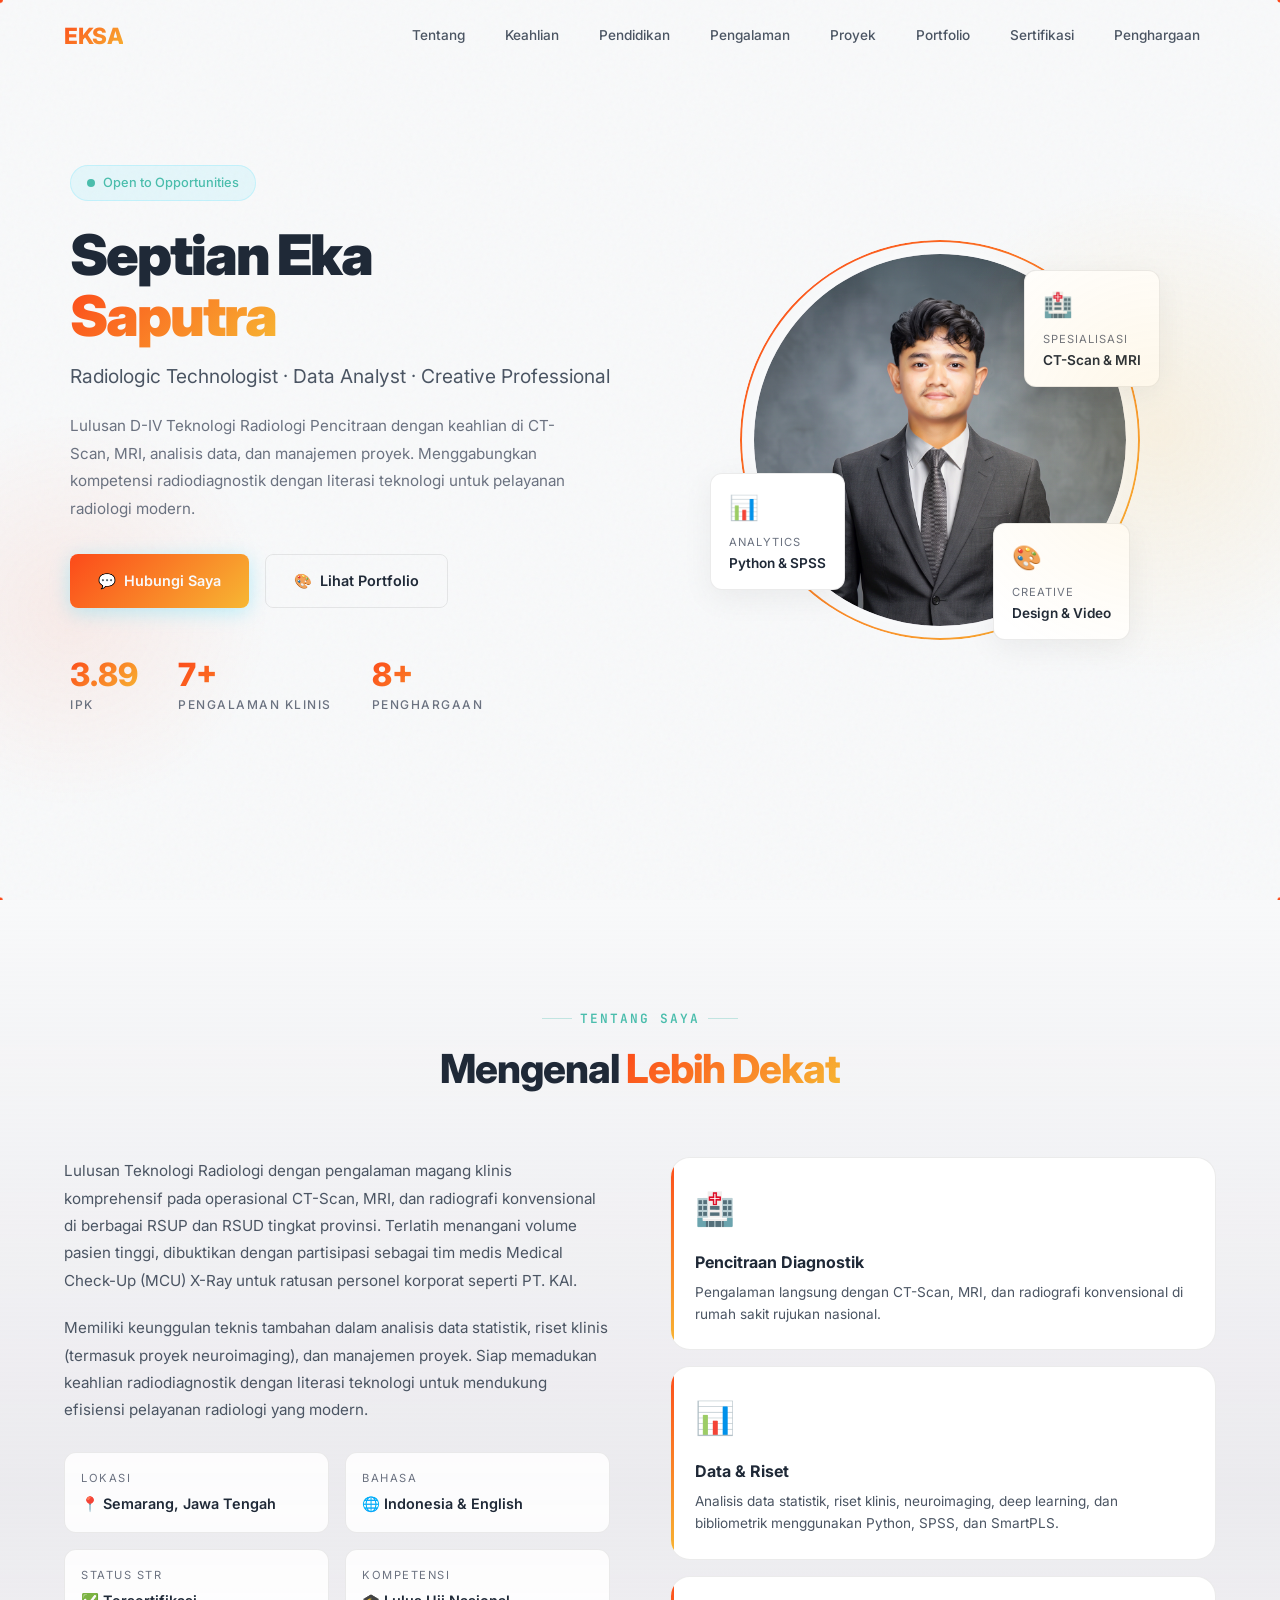
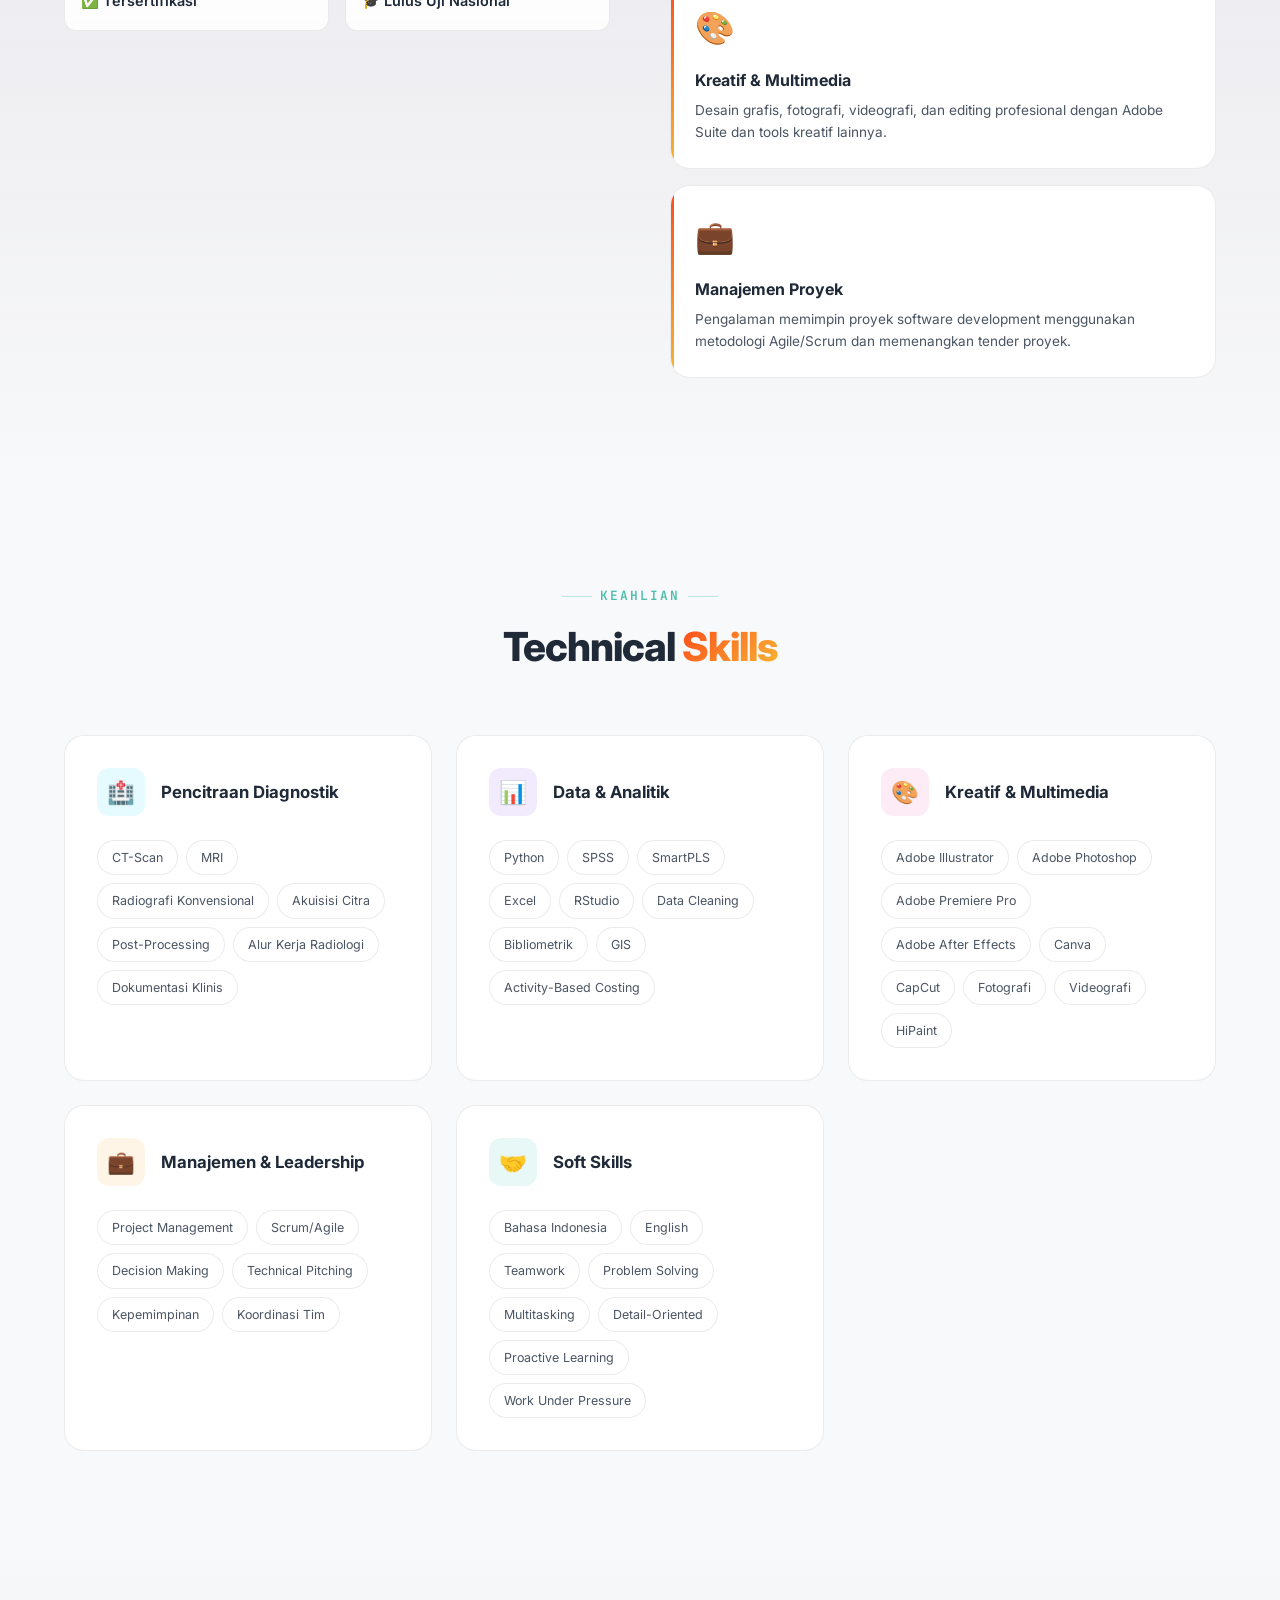
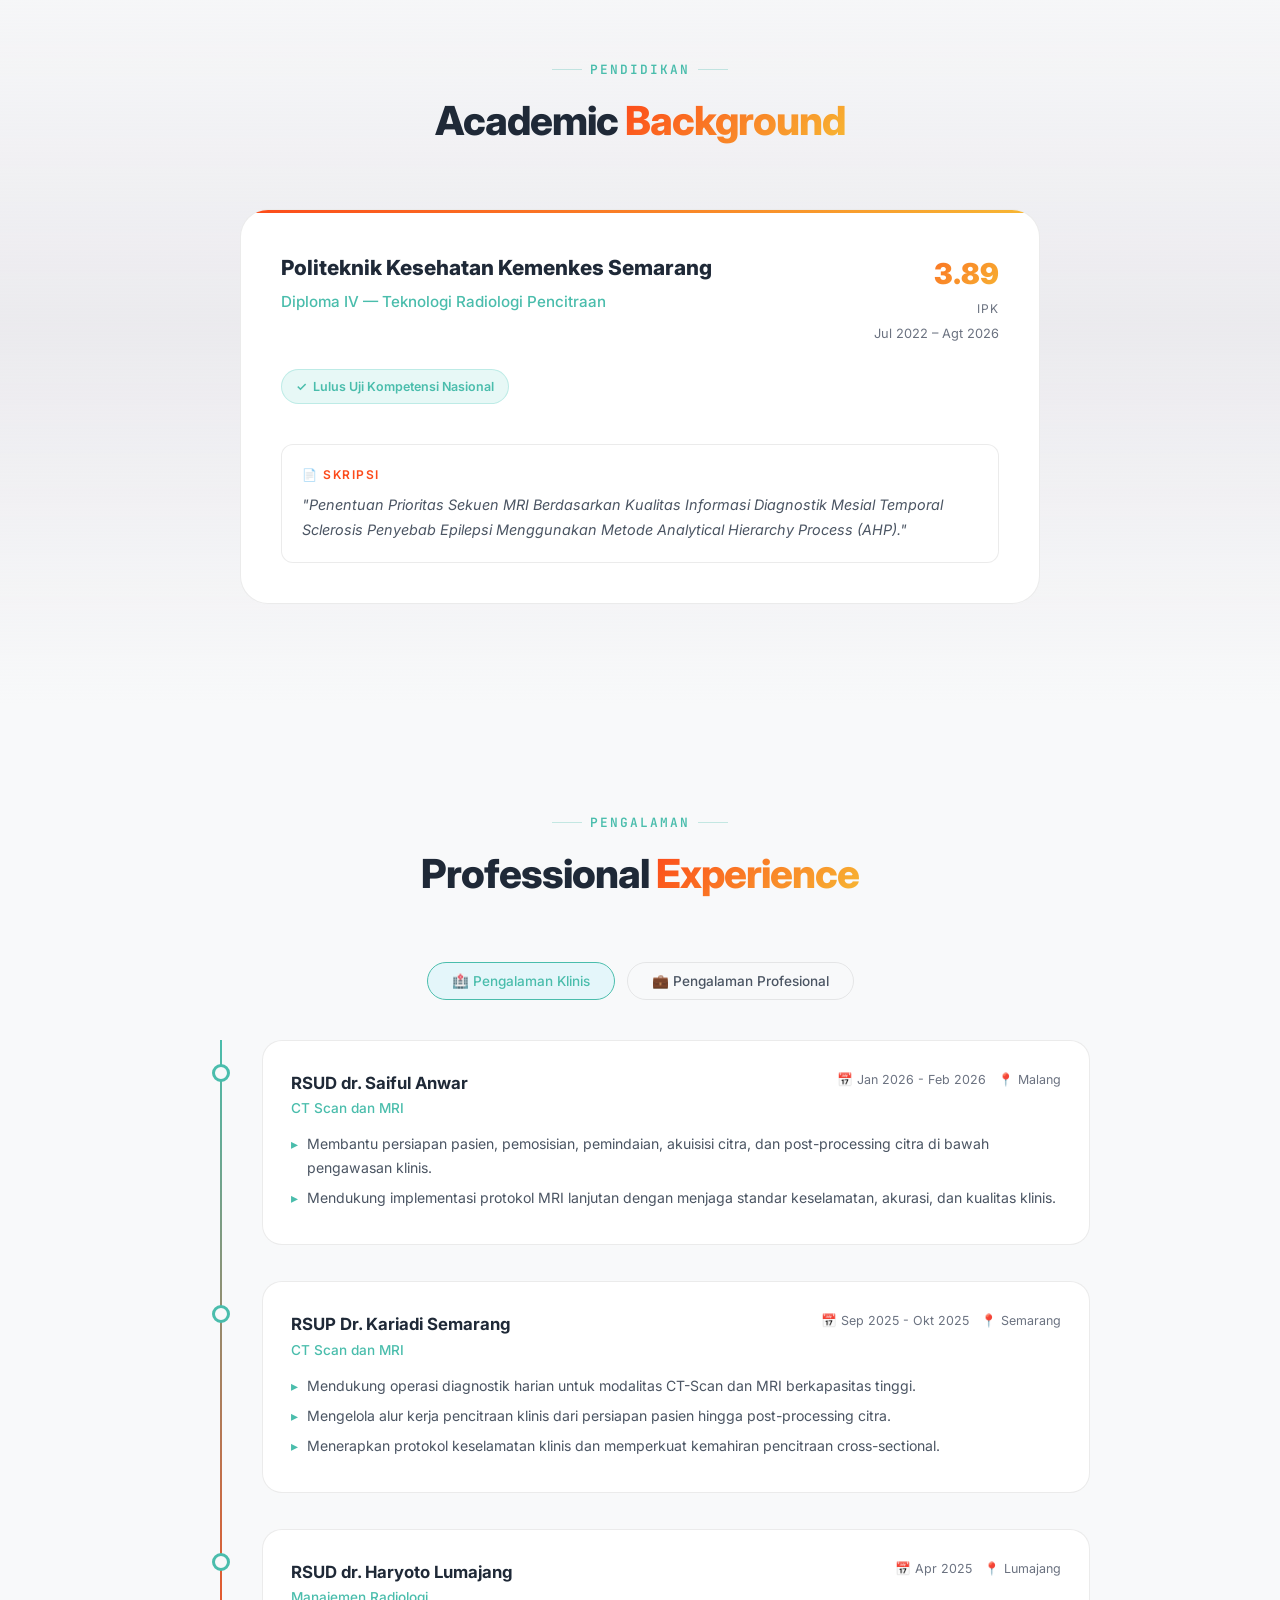
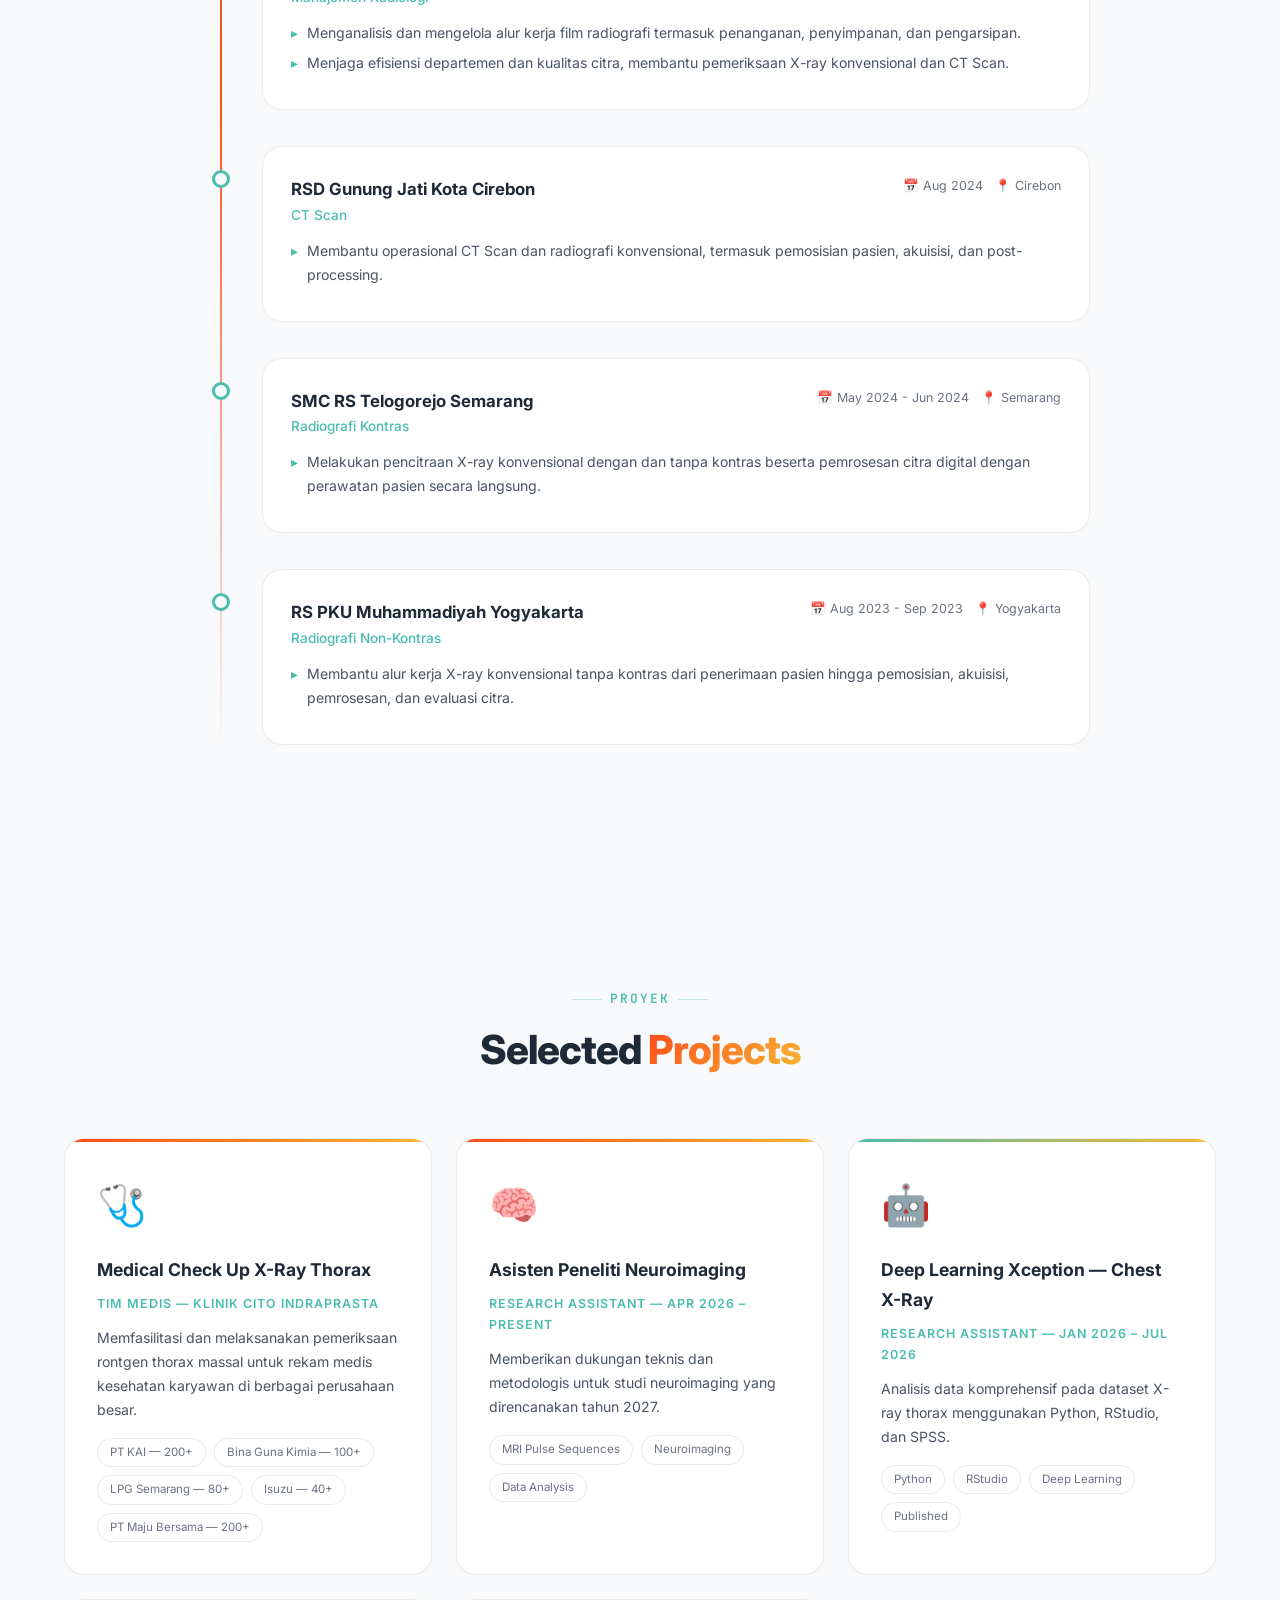
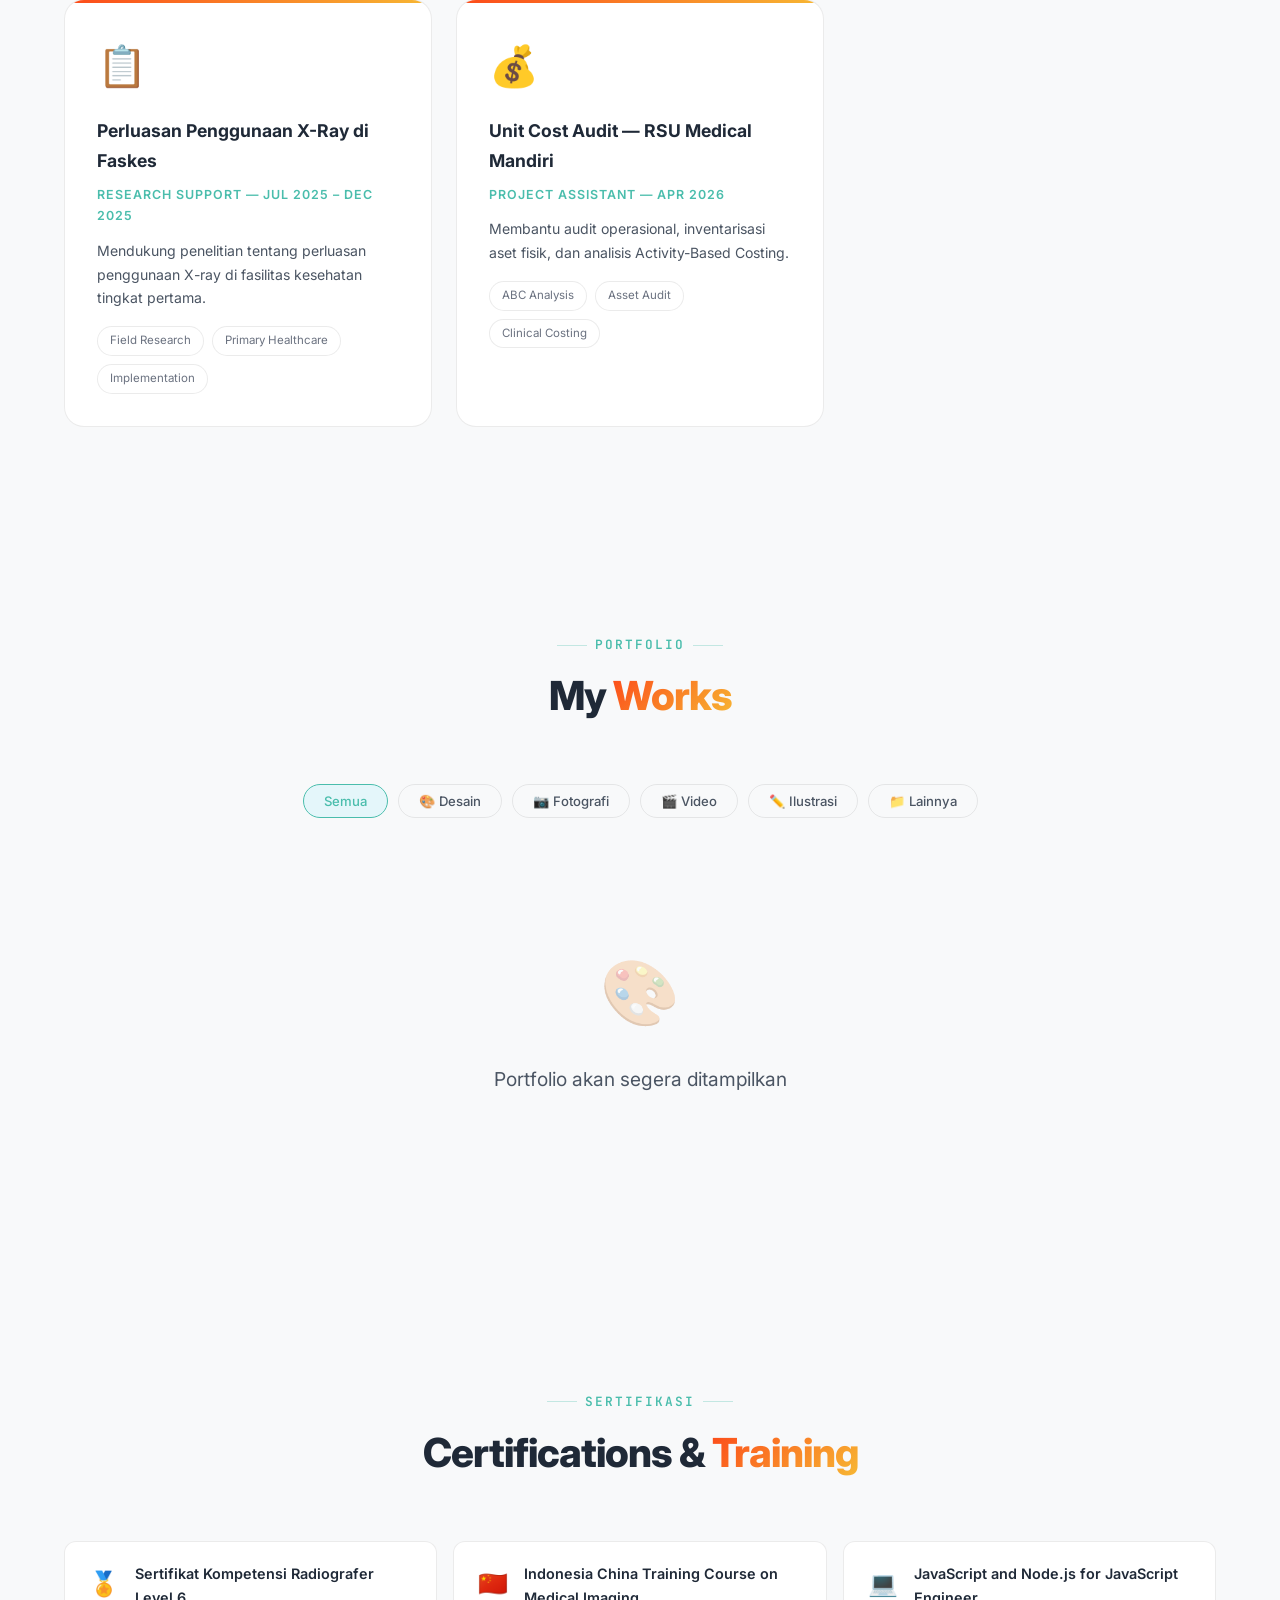
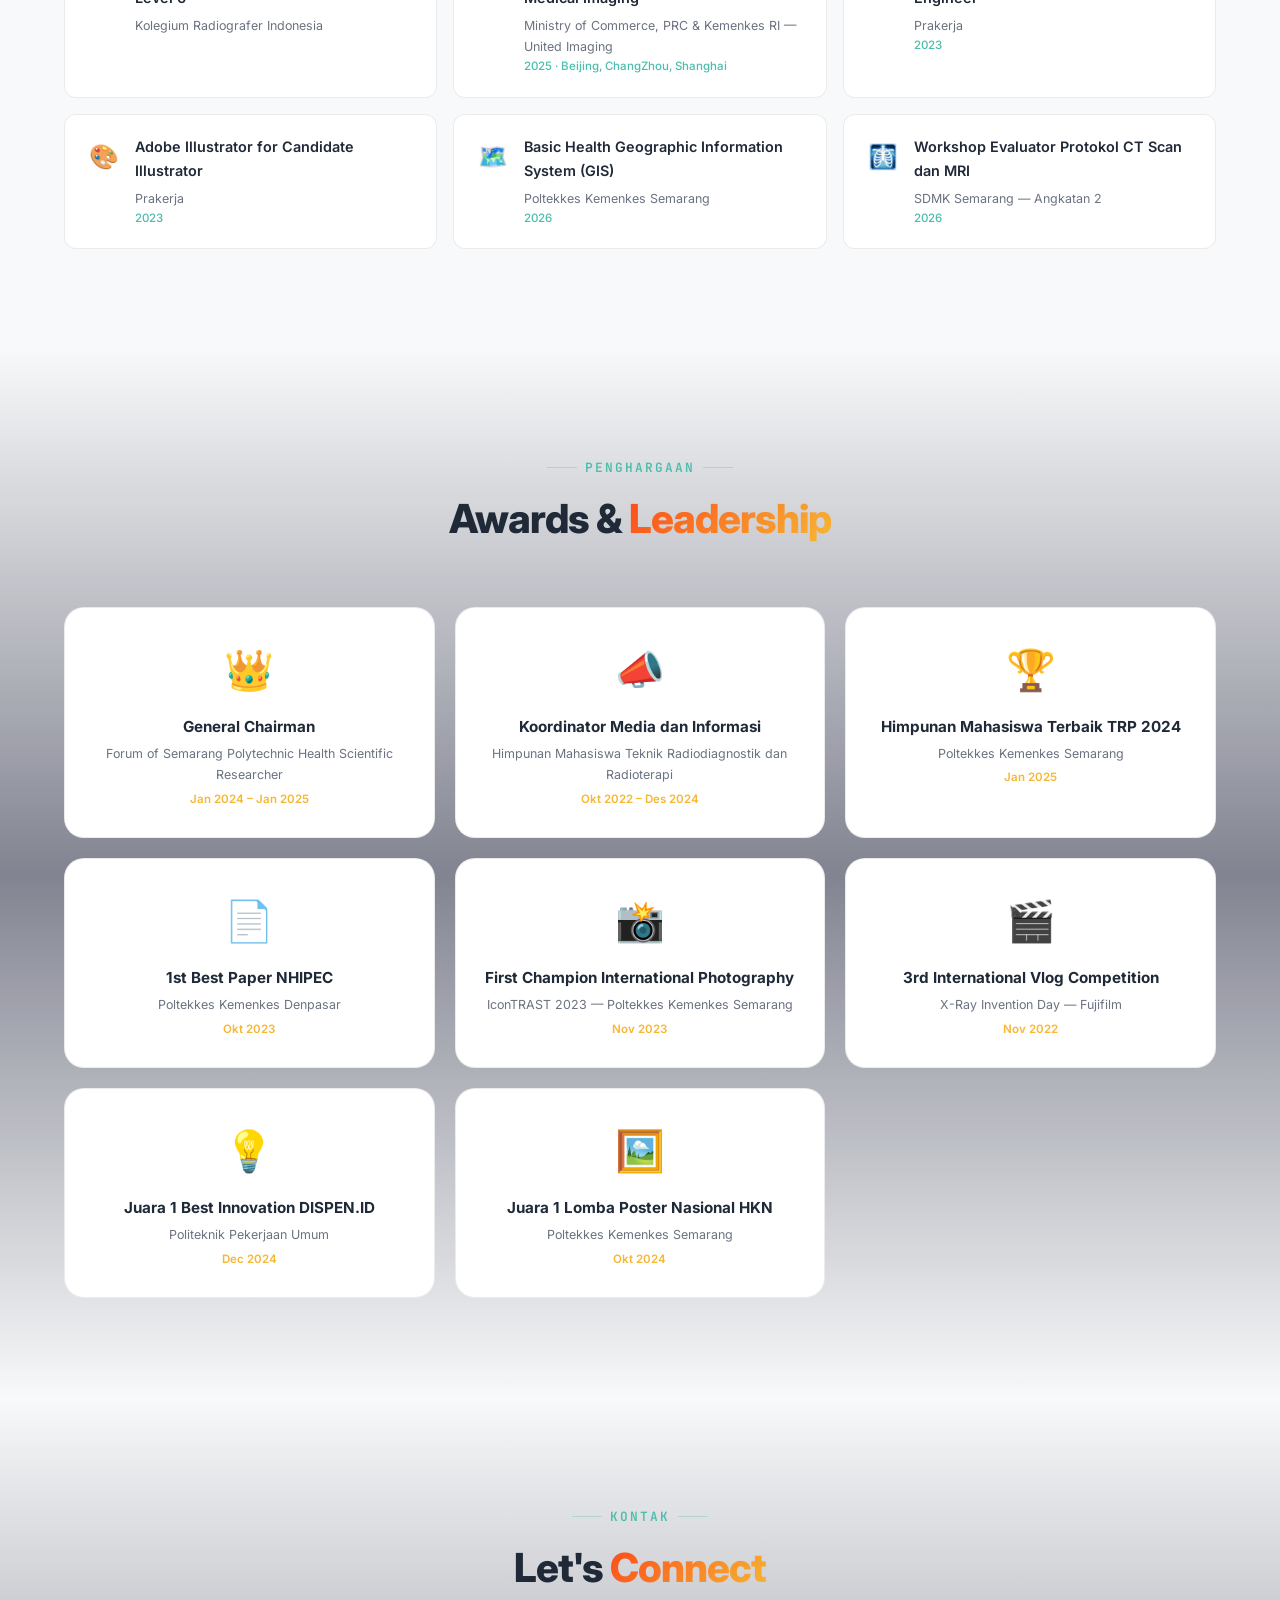
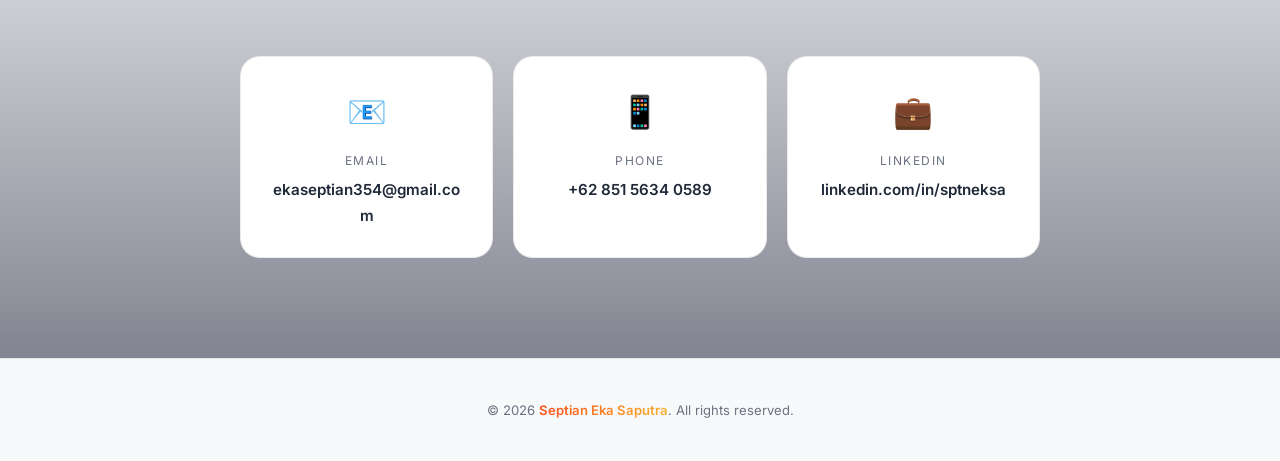
==== commit 9aa749be: "Fix navigation logo link structure Removed span tag from navigation logo link." ====
--- a/index.html
+++ b/index.html
@@ -16,7 +16,7 @@
   <!-- Navigation -->
   <nav class="navbar" id="navbar">
     <div class="container">
-      <a href="#hero" class="nav-logo">EKSA<span>.dev</span></a>
+      <a href="#hero" class="nav-logo">EKSA</span></a>
       <div class="nav-links" id="nav-links">
         <a href="#about">Tentang</a>
         <a href="#skills">Keahlian</a>
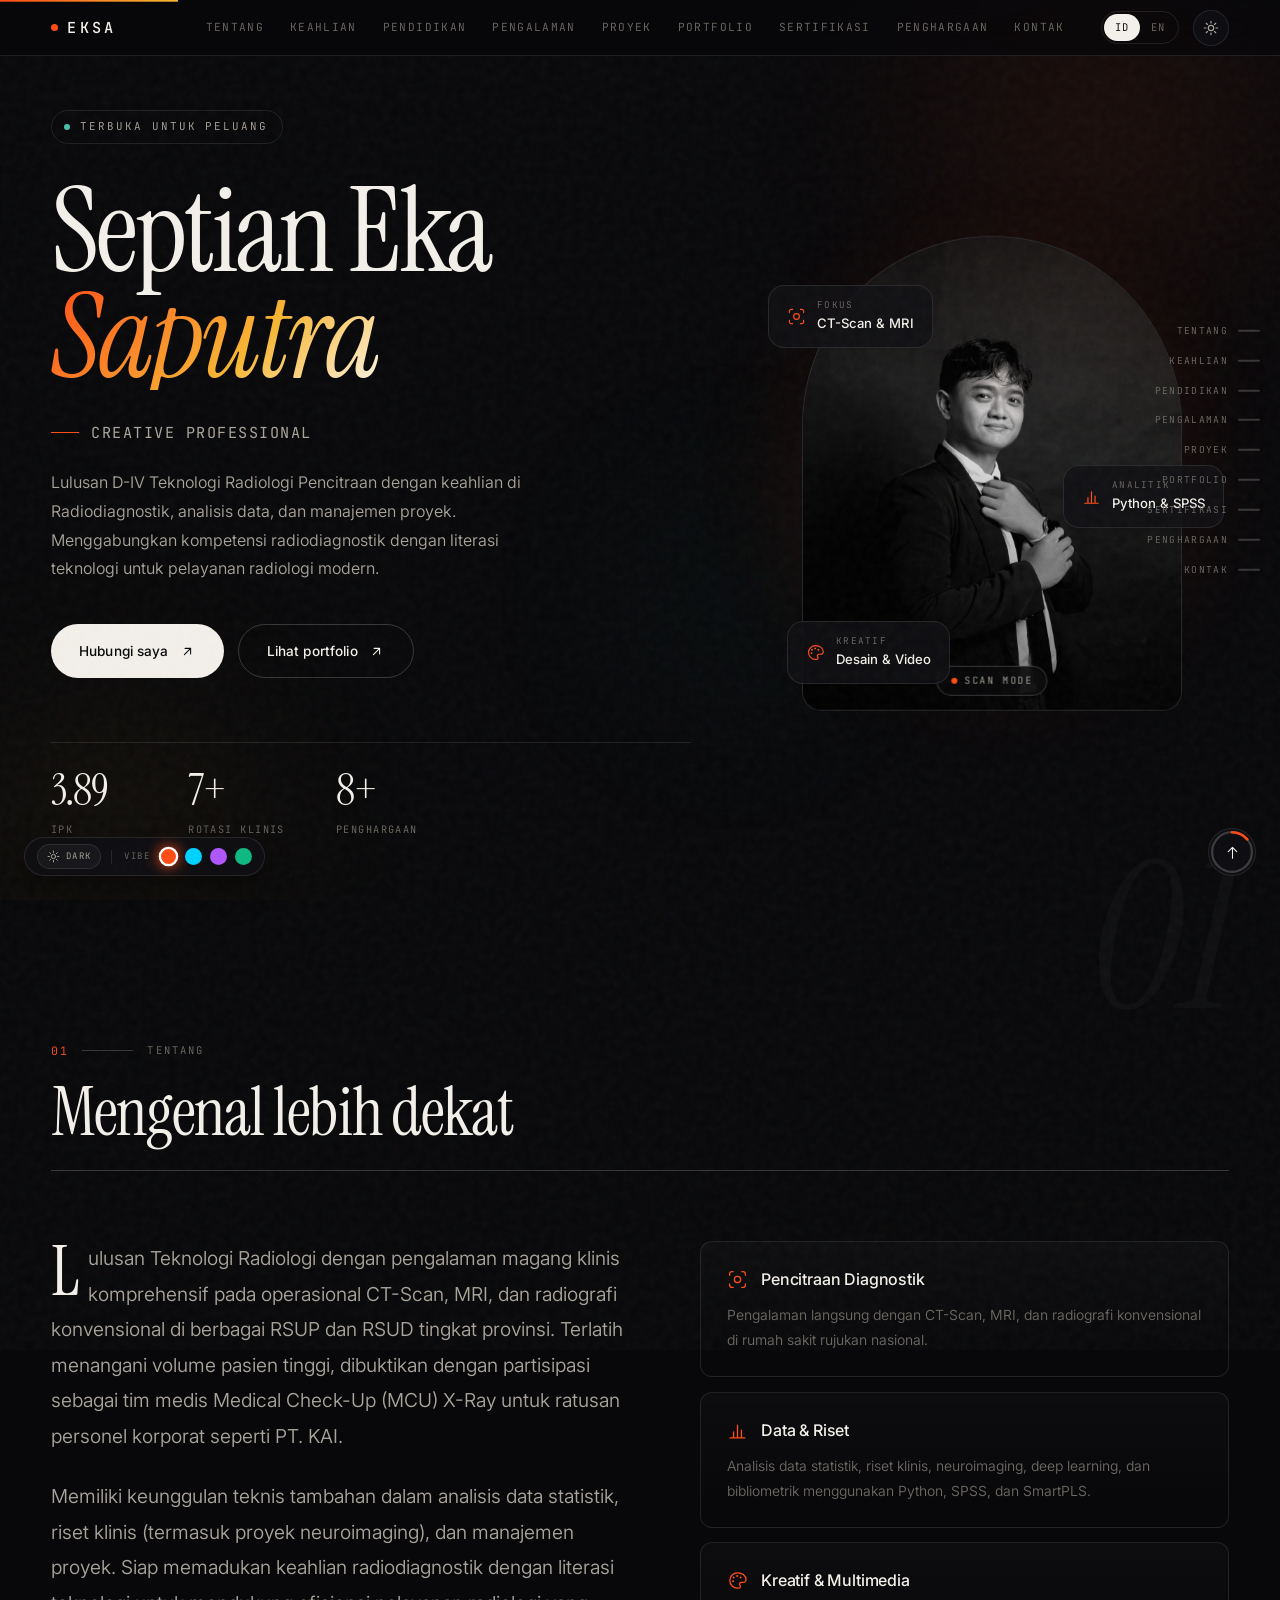
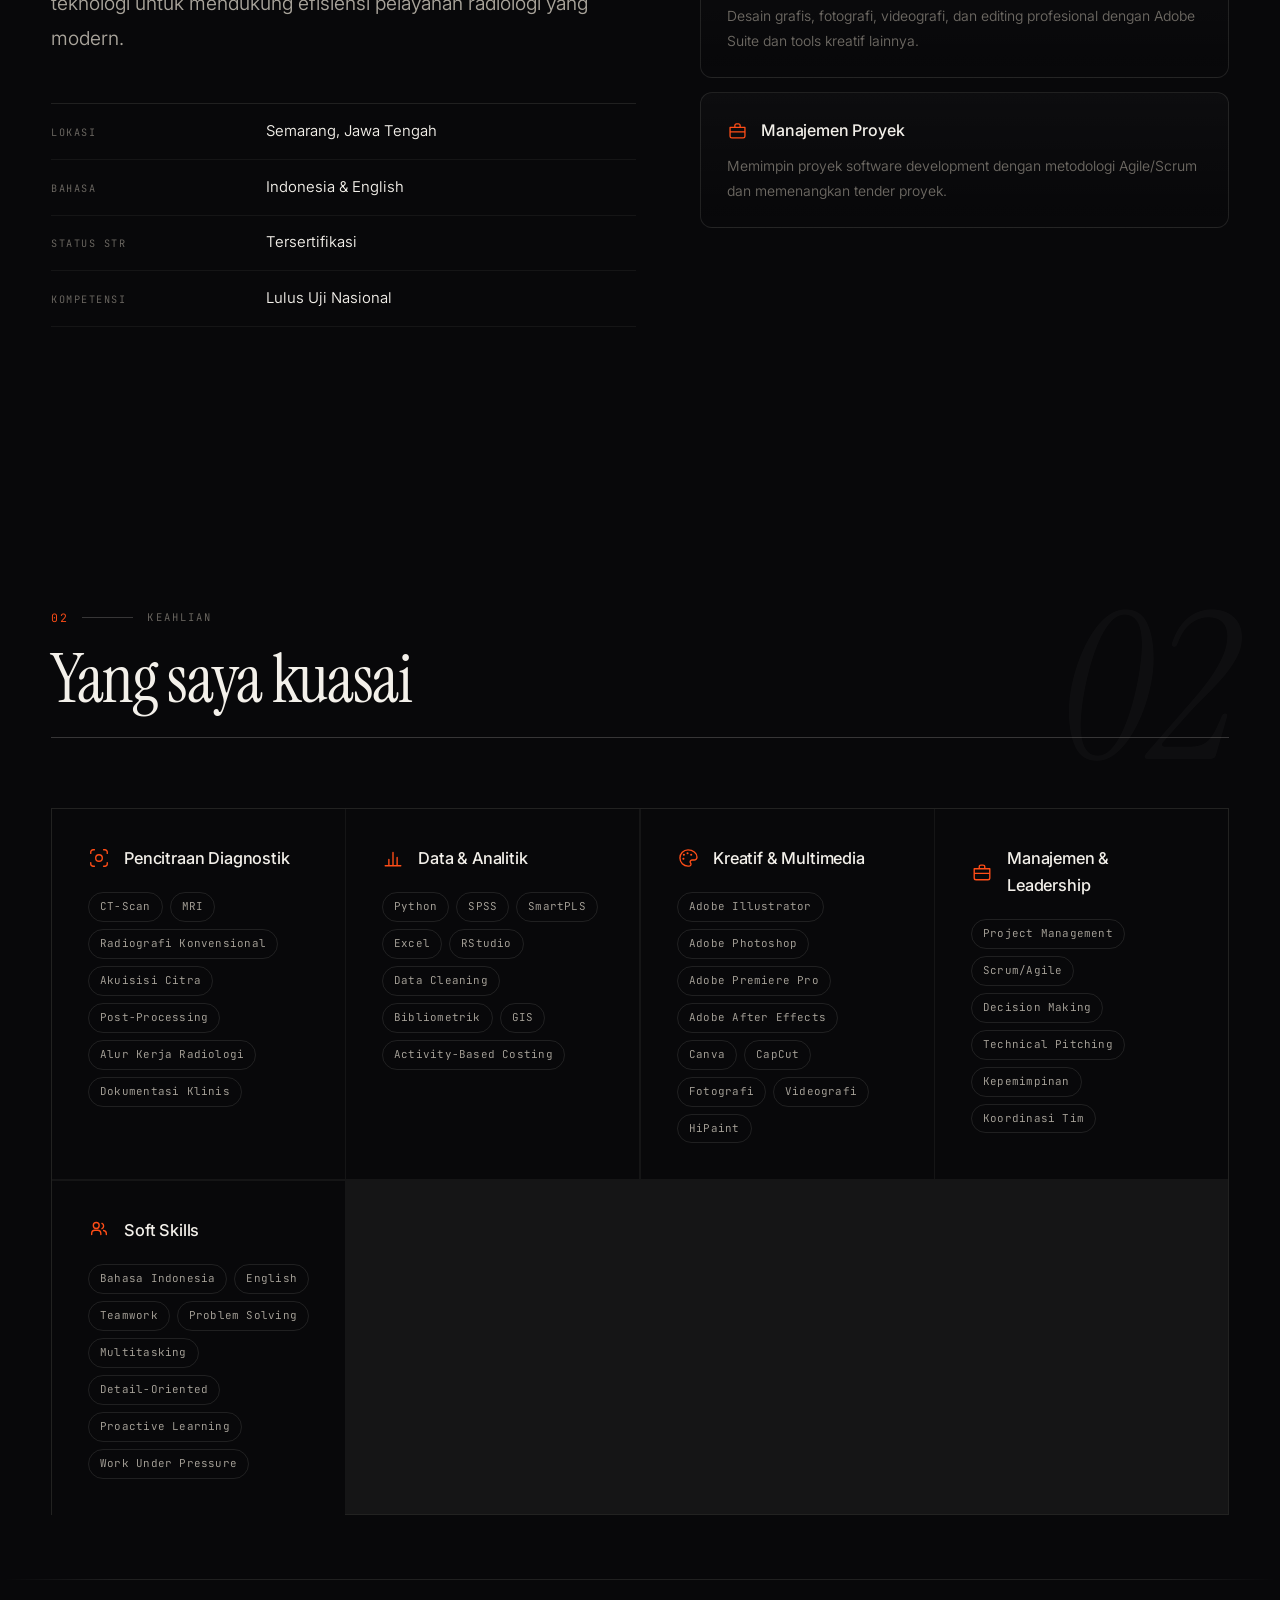
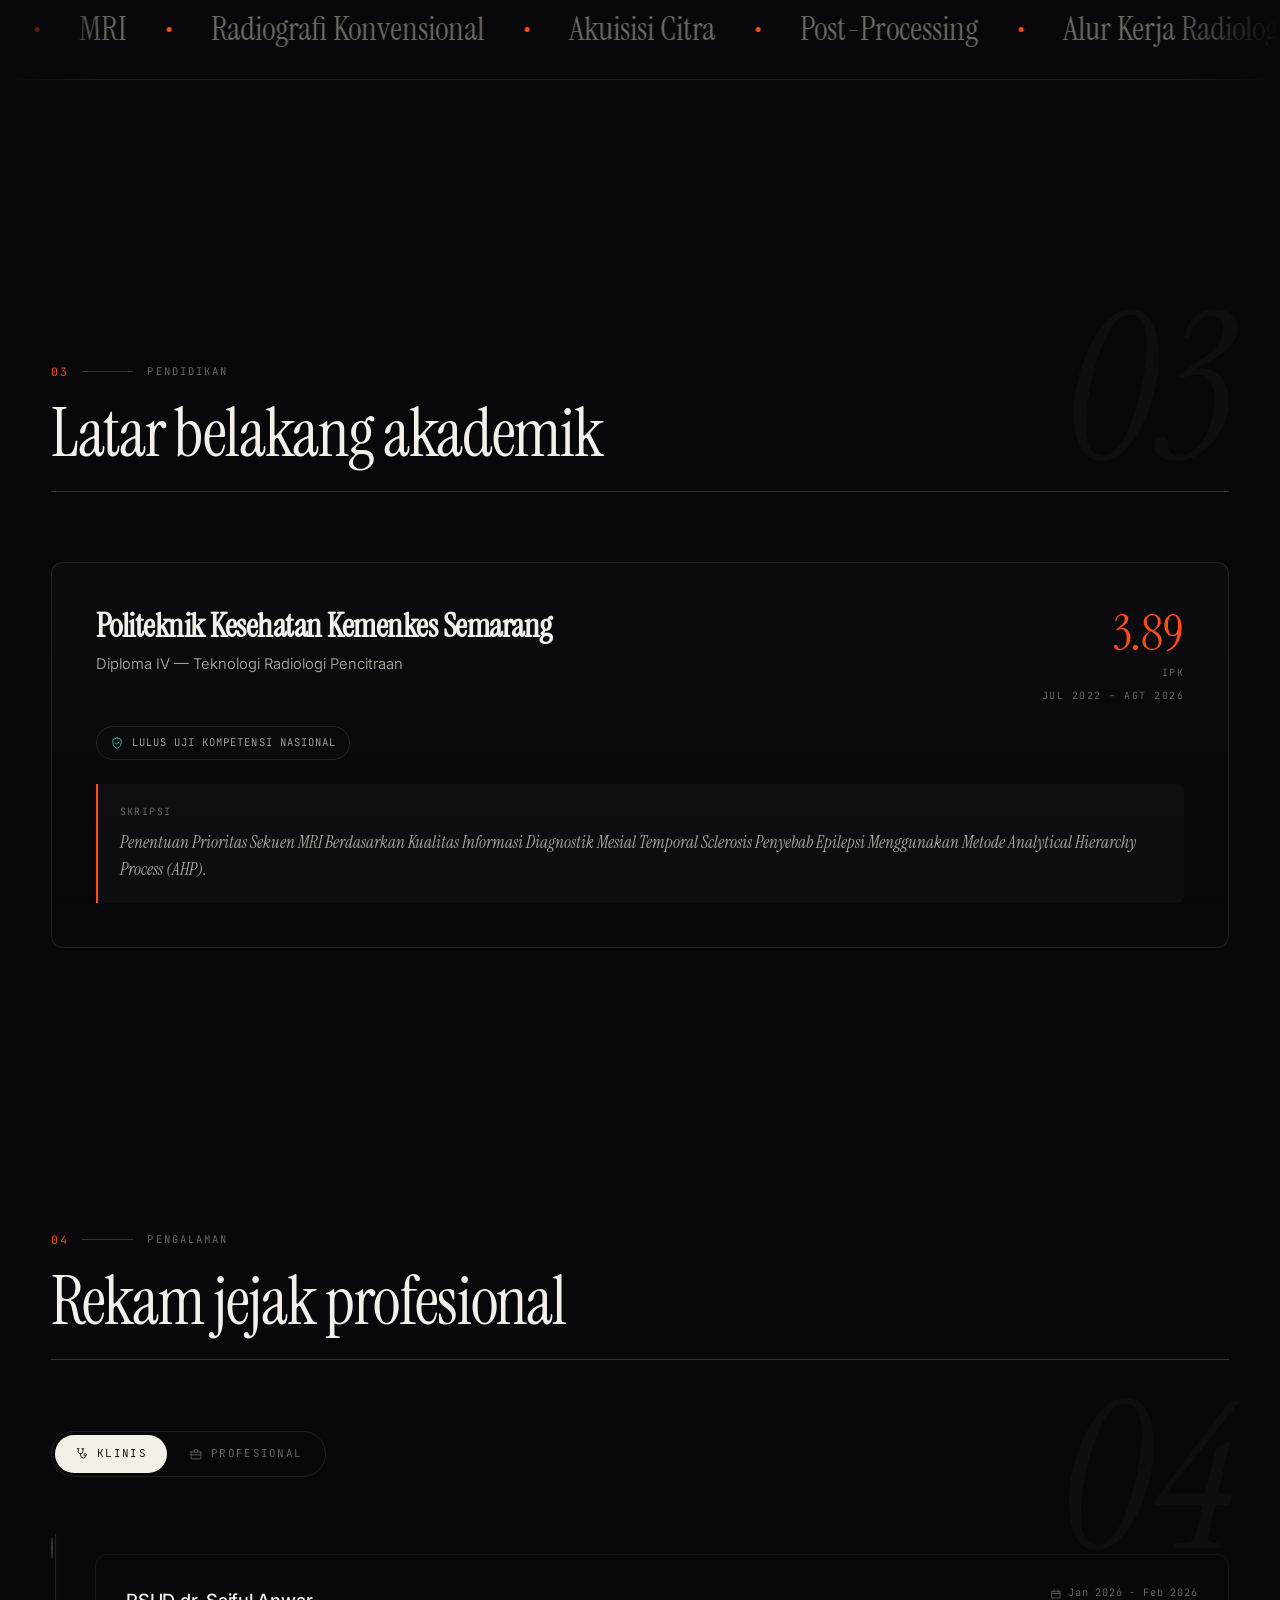
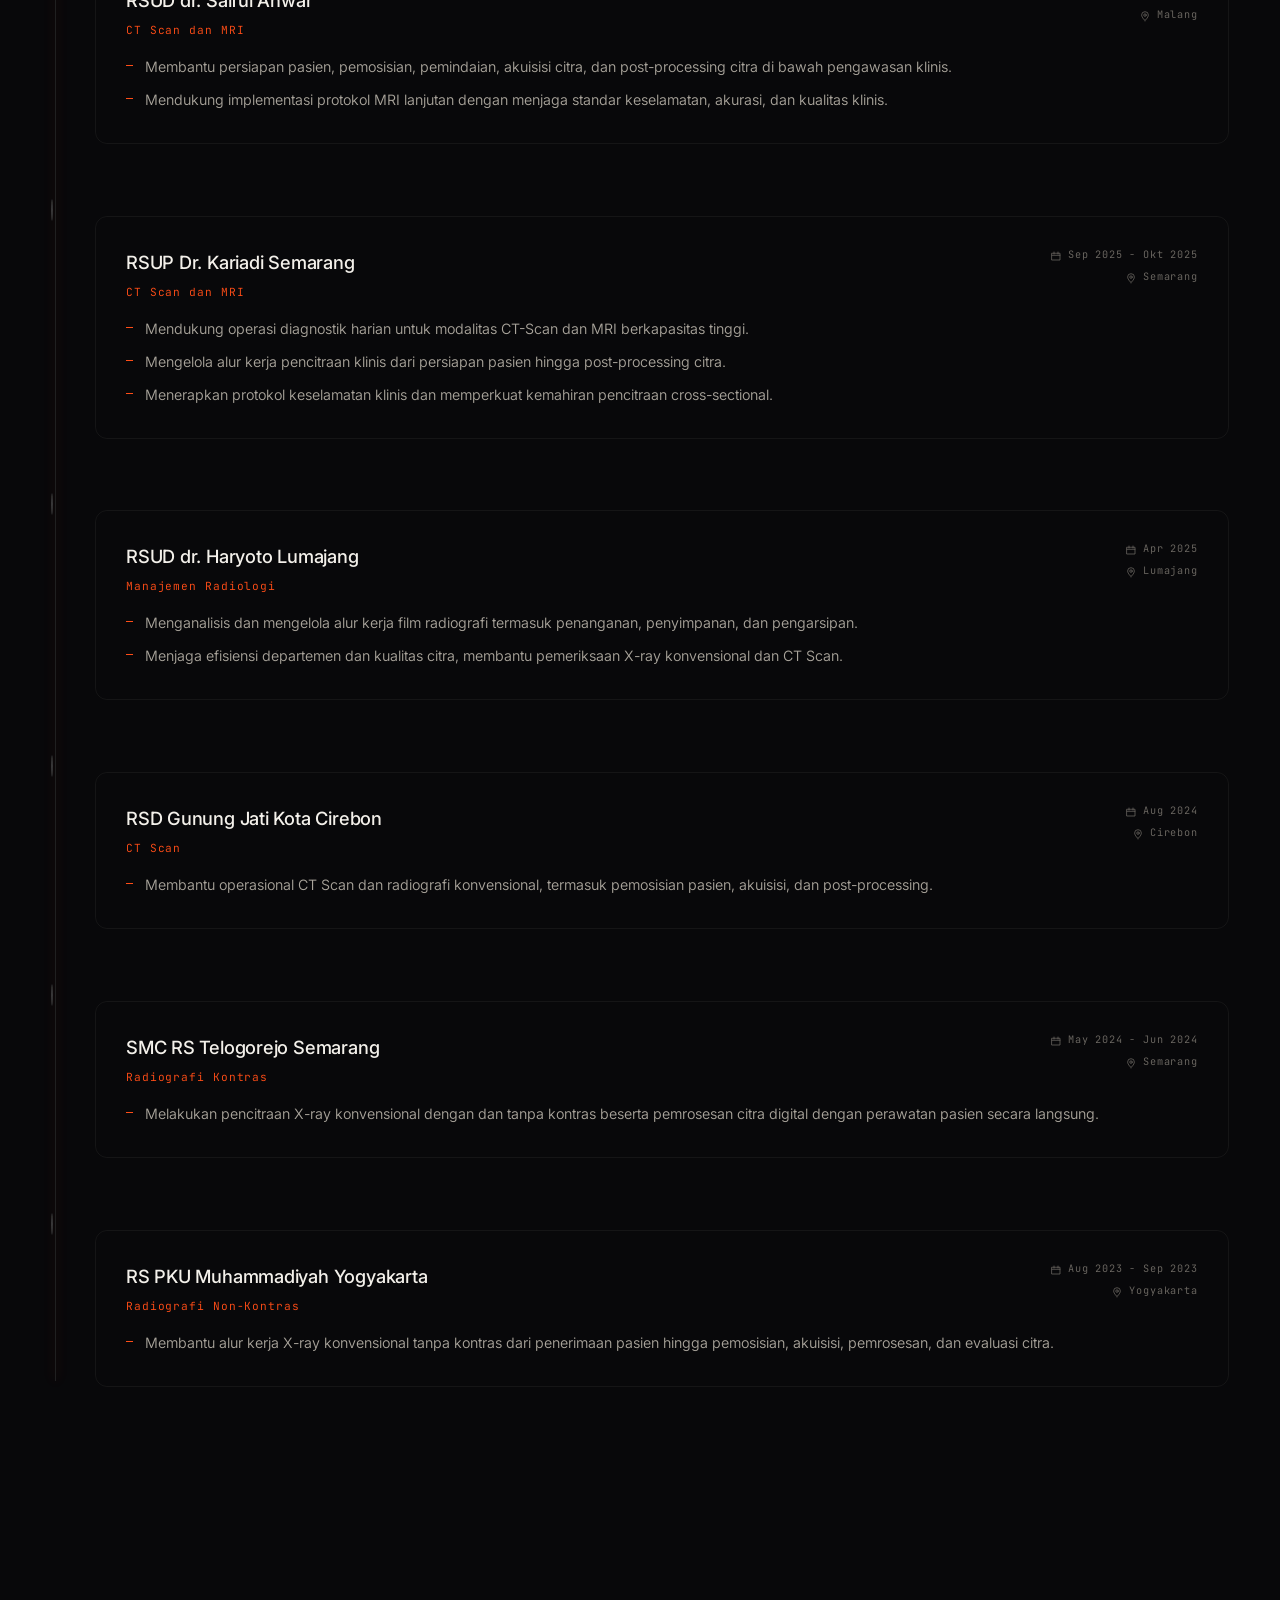
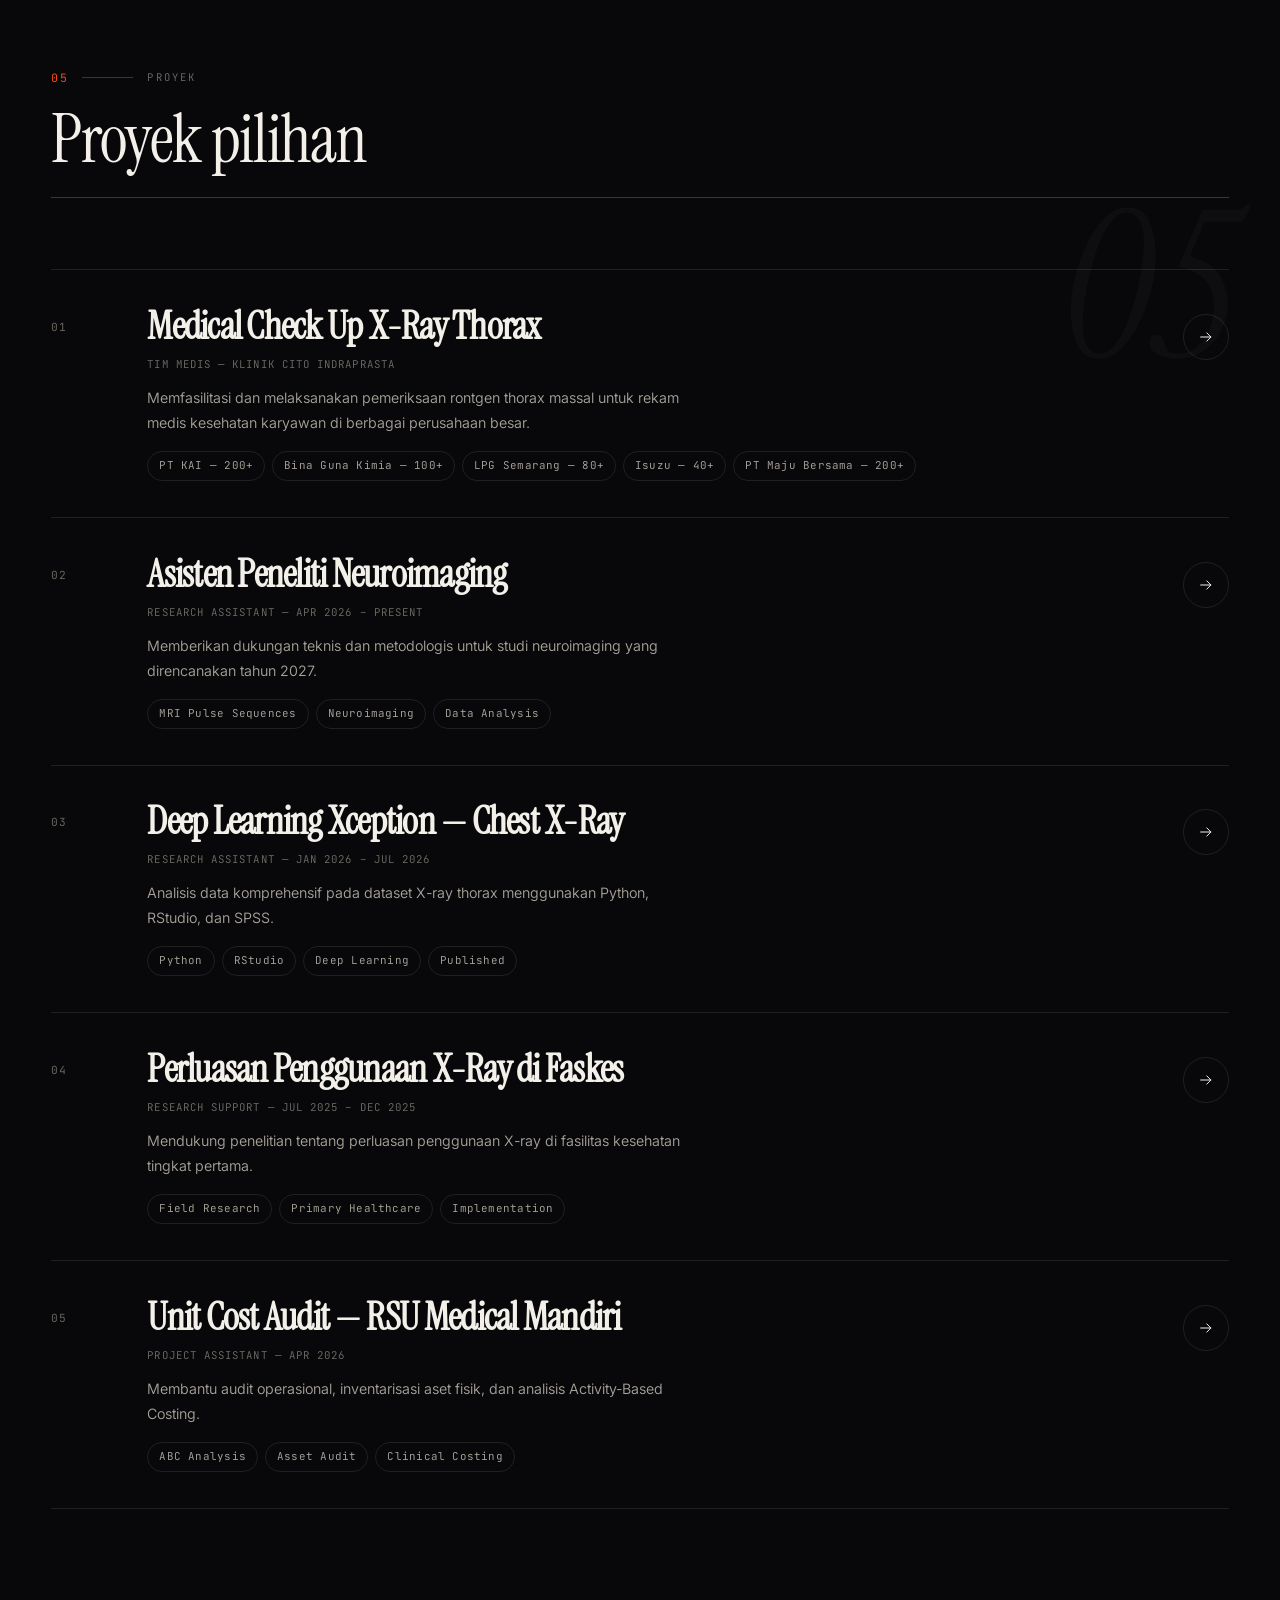
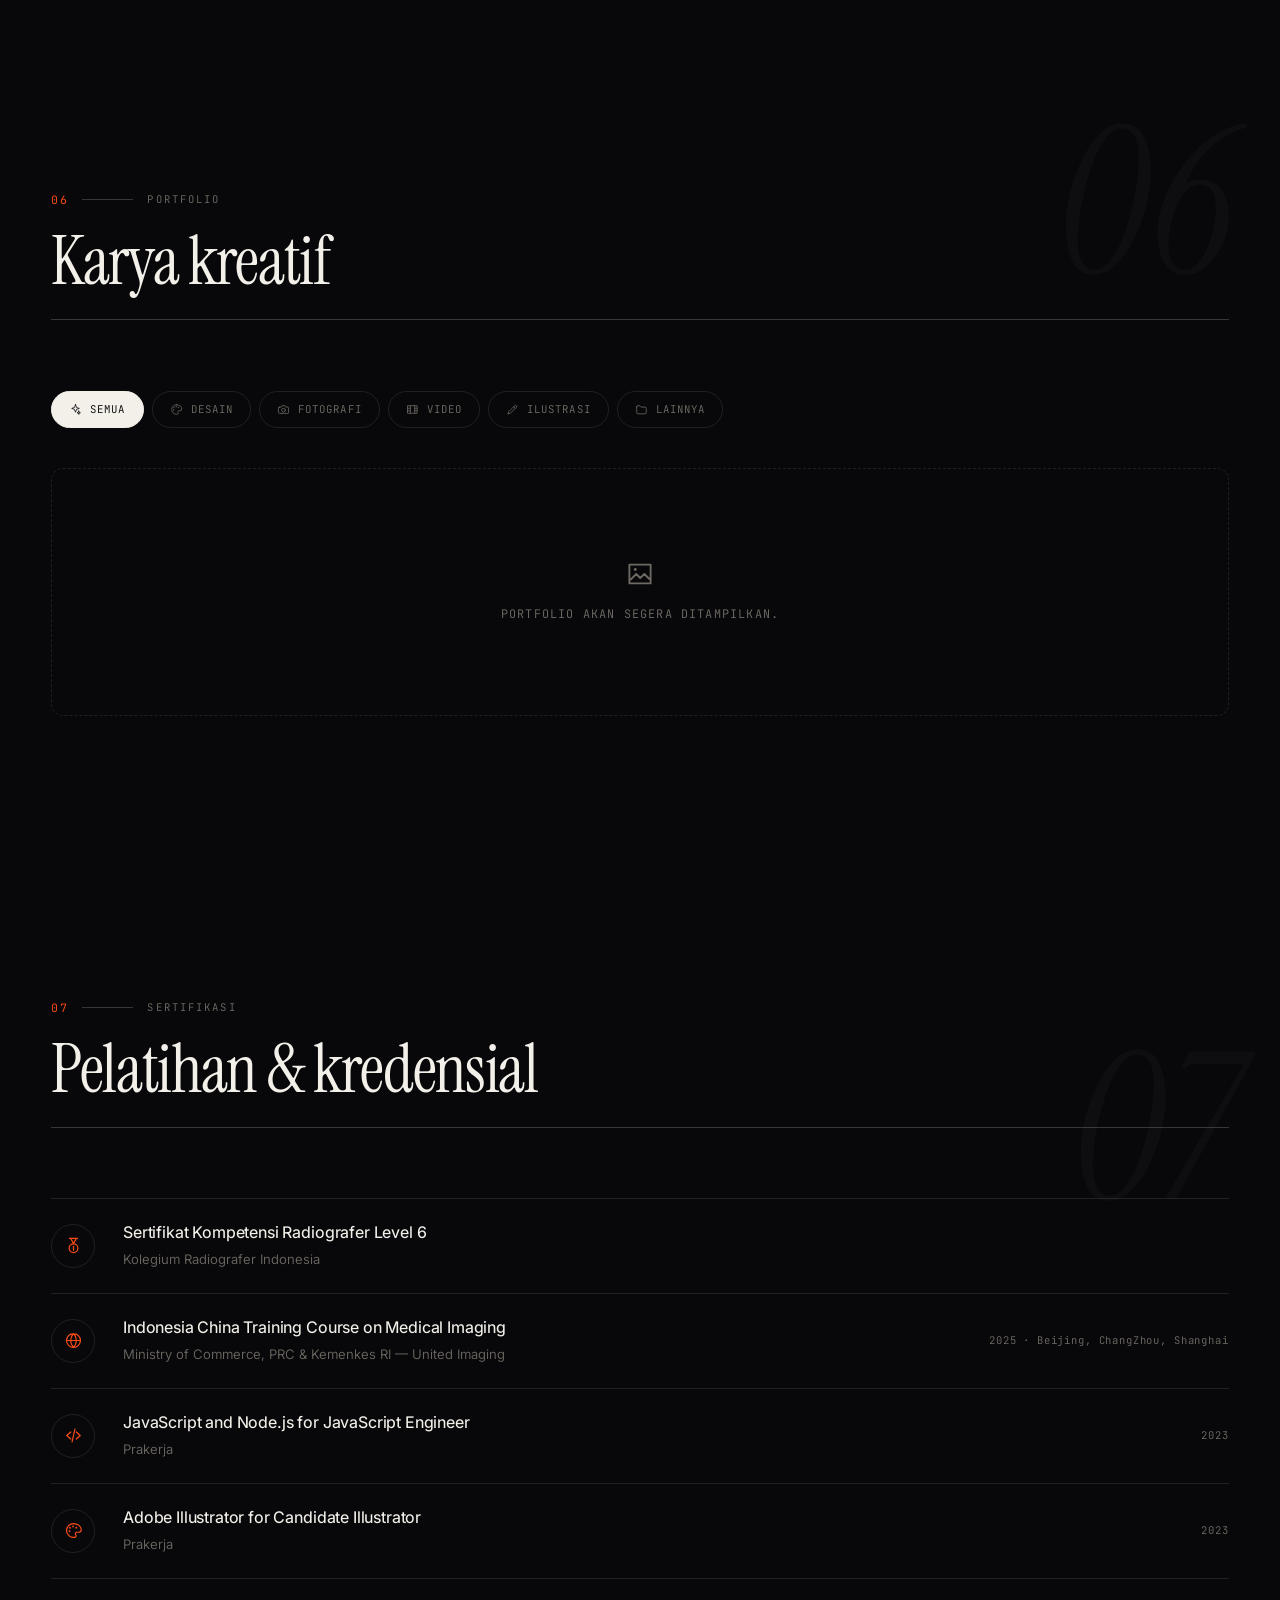
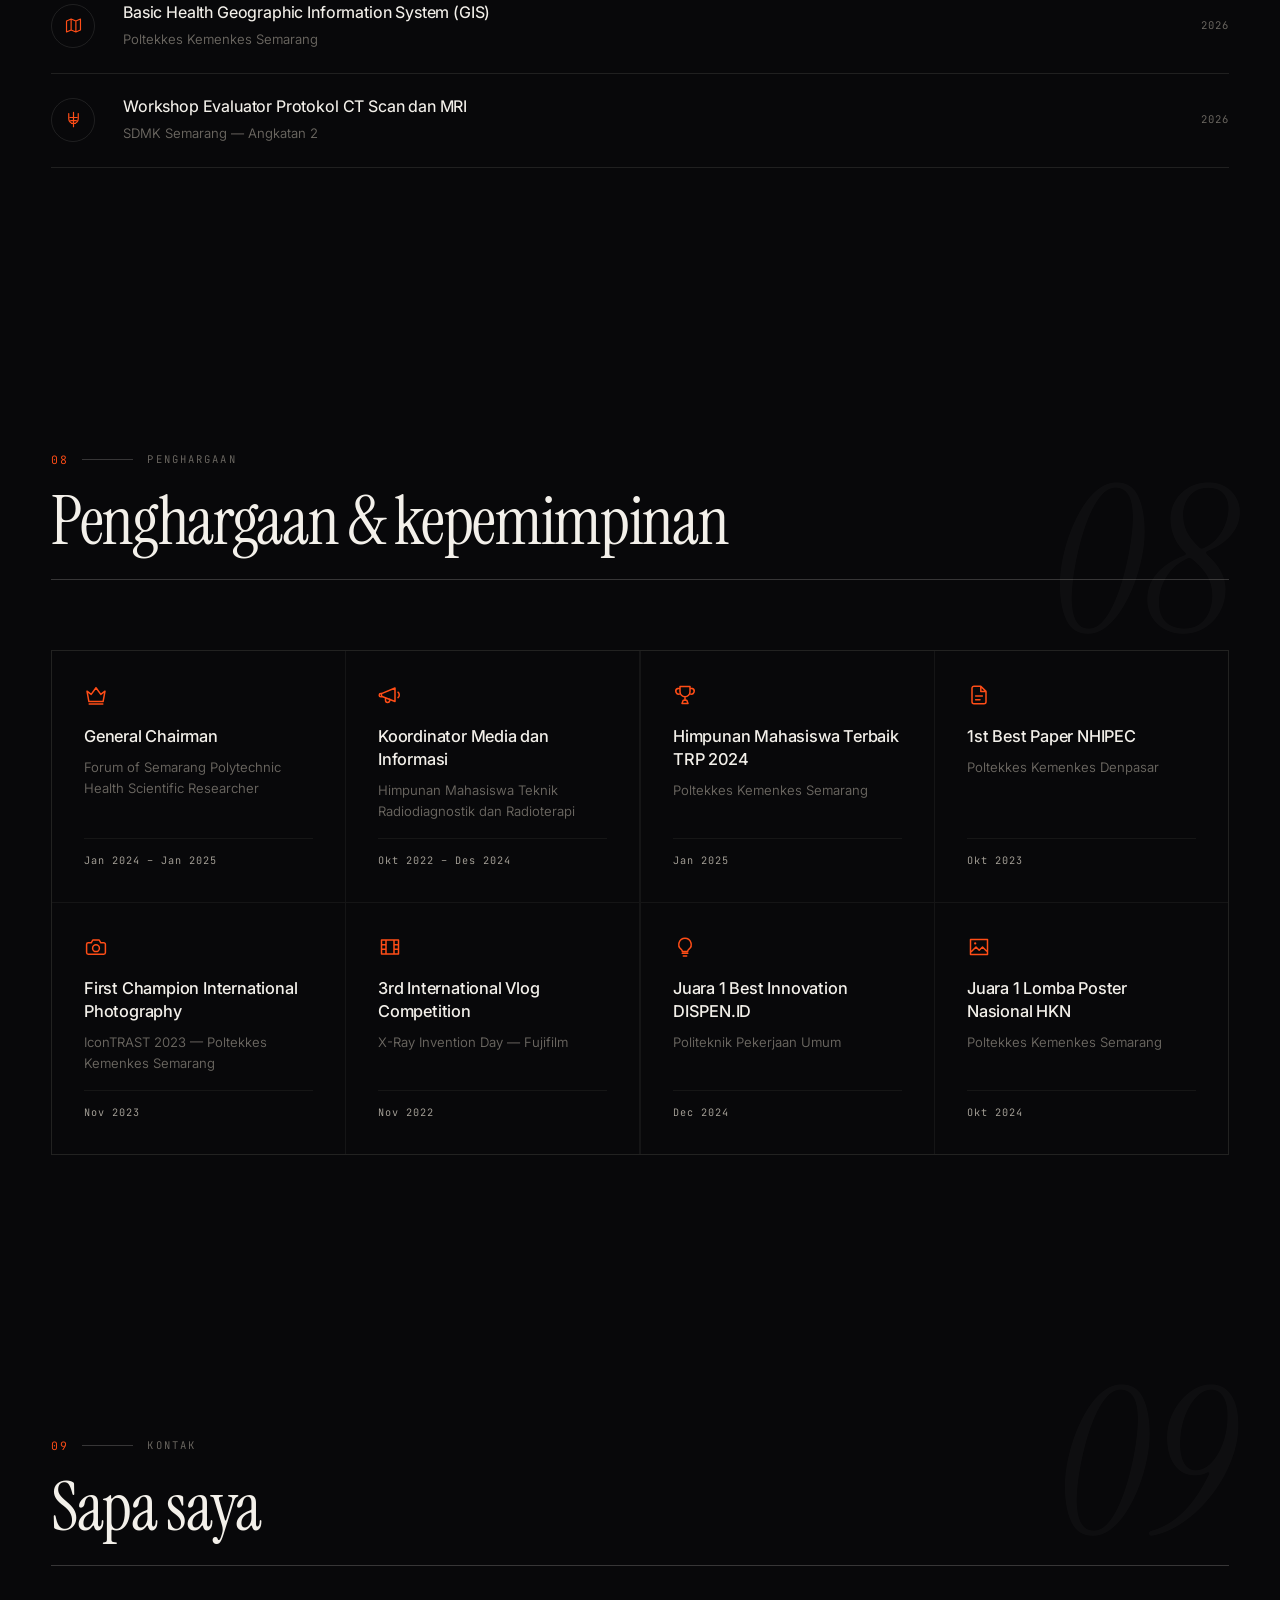
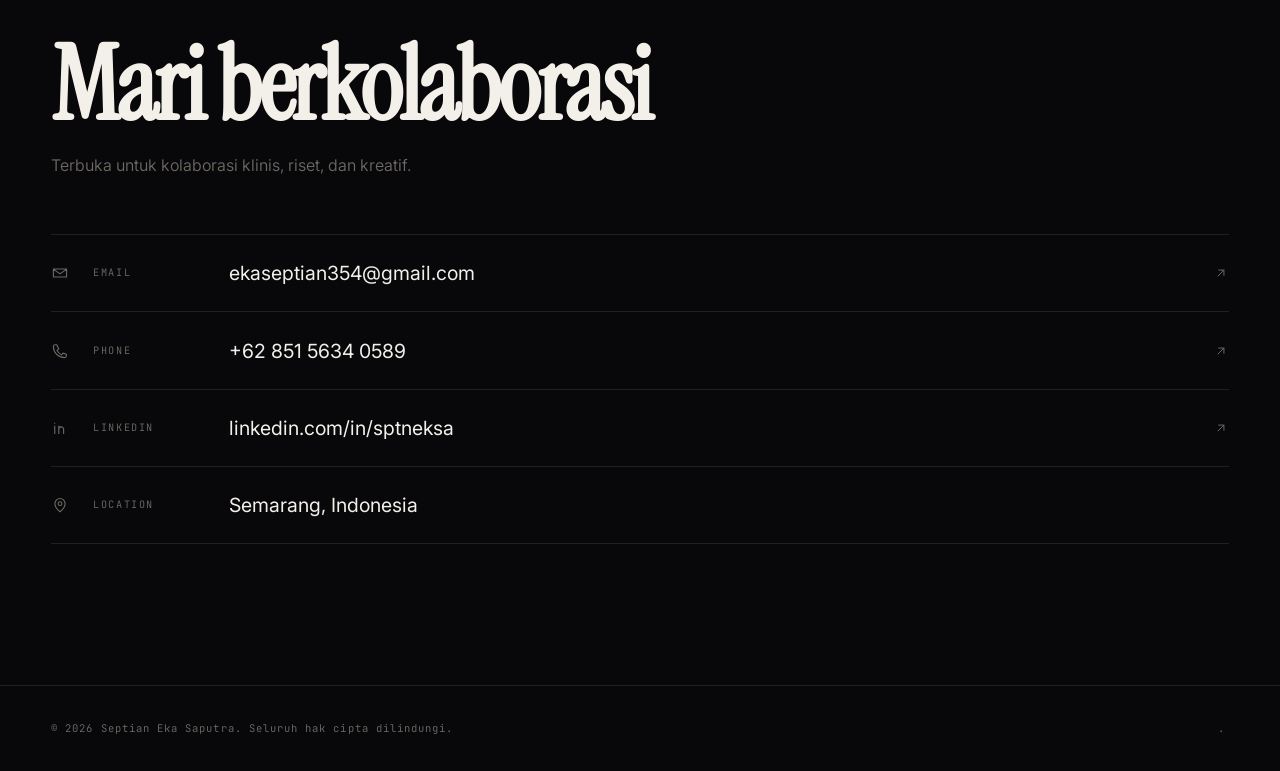
==== commit d83c7aa0: "Add files via upload" ====
--- a/index.html
+++ b/index.html
@@ -1,211 +1,321 @@
-<!DOCTYPE html>
-<html lang="id">
-<head>
-  <meta charset="UTF-8">
-  <meta name="viewport" content="width=device-width, initial-scale=1.0">
-  <meta name="description" content="Septian Eka Saputra — Radiologic Technologist, Data Analyst, dan Creative Professional. Portfolio & CV Online.">
-  <meta name="keywords" content="Septian Eka Saputra, Radiologi, Radiographer, CT Scan, MRI, Portfolio, Data Analyst">
-  <meta name="author" content="Septian Eka Saputra">
-  <title>Septian Eka Saputra — Radiologic Technologist & Creative Professional</title>
-  <link rel="stylesheet" href="style.css">
-  <link rel="icon" href="data:image/svg+xml,<svg xmlns='http://www.w3.org/2000/svg' viewBox='0 0 100 100'><text y='.9em' font-size='90'>⚡</text></svg>">
-</head>
-<body>
-  <canvas id="particles-canvas"></canvas>
-
-  <!-- Navigation -->
-  <nav class="navbar" id="navbar">
-    <div class="container">
-      <a href="#hero" class="nav-logo">EKSA</span></a>
-      <div class="nav-links" id="nav-links">
-        <a href="#about">Tentang</a>
-        <a href="#skills">Keahlian</a>
-        <a href="#education">Pendidikan</a>
-        <a href="#experience">Pengalaman</a>
-        <a href="#projects">Proyek</a>
-        <a href="#portfolio">Portfolio</a>
-        <a href="#certifications">Sertifikasi</a>
-        <a href="#awards">Penghargaan</a>
-      </div>
-      <button class="hamburger" id="hamburger" aria-label="Toggle menu">
-        <span></span><span></span><span></span>
-      </button>
-    </div>
-  </nav>
-
-  <!-- Hero Section -->
-  <section class="hero" id="hero">
-    <button class="section-edit-btn" onclick="Editors.hero()" title="Edit Hero">✏️</button>
-    <div class="container">
-      <div class="hero-content">
-        <div class="hero-text">
-          <div class="hero-badge"><span class="pulse-dot"></span> <span id="r-hero-badge">Open to Opportunities</span></div>
-          <h1><span id="r-hero-name">Septian Eka</span><br><span class="gradient-text" id="r-hero-name2">Saputra</span></h1>
-          <p class="hero-subtitle" id="r-hero-subtitle">Radiologic Technologist · Data Analyst · Creative Professional</p>
-          <p class="hero-description" id="r-hero-desc">Lulusan D-IV Teknologi Radiologi Pencitraan dengan keahlian di CT-Scan, MRI, analisis data, dan manajemen proyek. Menggabungkan kompetensi radiodiagnostik dengan literasi teknologi untuk pelayanan radiologi modern.</p>
-          <div class="hero-buttons">
-            <a href="#contact" class="btn btn-primary"><span>💬</span> Hubungi Saya</a>
-            <a href="#portfolio" class="btn btn-outline"><span>🎨</span> Lihat Portfolio</a>
-          </div>
-          <div class="hero-stats" id="r-hero-stats">
-            <div class="stat-item"><div class="stat-number">3.89</div><div class="stat-label">IPK</div></div>
-            <div class="stat-item"><div class="stat-number">7+</div><div class="stat-label">Pengalaman Klinis</div></div>
-            <div class="stat-item"><div class="stat-number">8+</div><div class="stat-label">Penghargaan</div></div>
-          </div>
-        </div>
-        <div class="hero-visual">
-          <div class="hero-avatar-wrapper">
-            <div class="hero-avatar-ring"></div>
-            <div class="hero-avatar">
-              <img id="hero-photo" src="" alt="Septian Eka Saputra" style="display:none; width:100%; height:100%; object-fit:cover; border-radius:50%;">
-              <div class="hero-avatar-placeholder" id="hero-placeholder">SE</div>
-            </div>
-            <div class="floating-card card-1"><div class="card-icon">🏥</div><div class="card-label">Spesialisasi</div><div class="card-value">CT-Scan & MRI</div></div>
-            <div class="floating-card card-2"><div class="card-icon">📊</div><div class="card-label">Analytics</div><div class="card-value">Python & SPSS</div></div>
-            <div class="floating-card card-3"><div class="card-icon">🎨</div><div class="card-label">Creative</div><div class="card-value">Design & Video</div></div>
-          </div>
-        </div>
-      </div>
-    </div>
-  </section>
-
-  <!-- About Section -->
-  <section id="about">
-    <button class="section-edit-btn" onclick="Editors.about()" title="Edit About">✏️</button>
-    <div class="container">
-      <div class="section-header reveal"><div class="section-tag">Tentang Saya</div><h2 class="section-title">Mengenal <span class="gradient-text">Lebih Dekat</span></h2></div>
-      <div class="about-grid">
-        <div class="about-text reveal" id="r-about-text">
-          <p>Lulusan Teknologi Radiologi dengan pengalaman magang klinis komprehensif pada operasional CT-Scan, MRI, dan radiografi konvensional di berbagai RSUP dan RSUD tingkat provinsi. Terlatih menangani volume pasien tinggi, dibuktikan dengan partisipasi sebagai tim medis Medical Check-Up (MCU) X-Ray untuk ratusan personel korporat seperti PT. KAI.</p>
-          <p>Memiliki keunggulan teknis tambahan dalam analisis data statistik, riset klinis (termasuk proyek neuroimaging), dan manajemen proyek. Siap memadukan keahlian radiodiagnostik dengan literasi teknologi untuk mendukung efisiensi pelayanan radiologi yang modern.</p>
-          <div class="about-info-grid" id="r-about-info">
-            <div class="info-item"><div class="info-label">Lokasi</div><div class="info-value">📍 Semarang, Jawa Tengah</div></div>
-            <div class="info-item"><div class="info-label">Bahasa</div><div class="info-value">🌐 Indonesia & English</div></div>
-            <div class="info-item"><div class="info-label">Status STR</div><div class="info-value">✅ Tersertifikasi</div></div>
-            <div class="info-item"><div class="info-label">Kompetensi</div><div class="info-value">🎓 Lulus Uji Nasional</div></div>
-          </div>
-        </div>
-        <div class="about-highlights reveal" id="r-about-highlights">
-          <div class="highlight-card"><div class="highlight-icon">🏥</div><div class="highlight-title">Pencitraan Diagnostik</div><div class="highlight-desc">Pengalaman langsung dengan CT-Scan, MRI, dan radiografi konvensional di rumah sakit rujukan nasional.</div></div>
-          <div class="highlight-card"><div class="highlight-icon">📊</div><div class="highlight-title">Data & Riset</div><div class="highlight-desc">Analisis data statistik, riset klinis, neuroimaging, deep learning, dan bibliometrik menggunakan Python, SPSS, dan SmartPLS.</div></div>
-          <div class="highlight-card"><div class="highlight-icon">🎨</div><div class="highlight-title">Kreatif & Multimedia</div><div class="highlight-desc">Desain grafis, fotografi, videografi, dan editing profesional dengan Adobe Suite dan tools kreatif lainnya.</div></div>
-          <div class="highlight-card"><div class="highlight-icon">💼</div><div class="highlight-title">Manajemen Proyek</div><div class="highlight-desc">Pengalaman memimpin proyek software development menggunakan metodologi Agile/Scrum dan memenangkan tender proyek.</div></div>
-        </div>
-      </div>
-    </div>
-  </section>
-
-  <!-- Skills Section -->
-  <section id="skills">
-    <button class="section-edit-btn" onclick="Editors.skills()" title="Edit Skills">✏️</button>
-    <div class="container">
-      <div class="section-header reveal"><div class="section-tag">Keahlian</div><h2 class="section-title">Technical <span class="gradient-text">Skills</span></h2></div>
-      <div class="skills-grid" id="r-skills"></div>
-    </div>
-  </section>
-
-  <!-- Education Section -->
-  <section id="education">
-    <button class="section-edit-btn" onclick="Editors.education()" title="Edit Education">✏️</button>
-    <div class="container">
-      <div class="section-header reveal"><div class="section-tag">Pendidikan</div><h2 class="section-title">Academic <span class="gradient-text">Background</span></h2></div>
-      <div id="r-education"></div>
-    </div>
-  </section>
-
-  <!-- Experience Section -->
-  <section id="experience">
-    <div class="container">
-      <div class="section-header reveal"><div class="section-tag">Pengalaman</div><h2 class="section-title">Professional <span class="gradient-text">Experience</span></h2></div>
-      <div class="tab-switcher reveal">
-        <button class="tab-btn active" data-tab="clinical">🏥 Pengalaman Klinis</button>
-        <button class="tab-btn" data-tab="professional">💼 Pengalaman Profesional</button>
-      </div>
-      <div class="tab-content active" id="tab-clinical"><div class="timeline" id="r-exp-clinical"></div></div>
-      <div class="tab-content" id="tab-professional"><div class="timeline" id="r-exp-professional"></div></div>
-    </div>
-  </section>
-
-  <!-- Projects Section -->
-  <section id="projects">
-    <div class="container">
-      <div class="section-header reveal"><div class="section-tag">Proyek</div><h2 class="section-title">Selected <span class="gradient-text">Projects</span></h2></div>
-      <div class="projects-grid" id="r-projects"></div>
-    </div>
-  </section>
-
-  <!-- Portfolio Section -->
-  <section id="portfolio">
-    <div class="container">
-      <div class="section-header reveal"><div class="section-tag">Portfolio</div><h2 class="section-title">My <span class="gradient-text">Works</span></h2></div>
-      <div class="portfolio-filters reveal" id="portfolio-filters">
-        <button class="filter-btn active" data-filter="all">Semua</button>
-        <button class="filter-btn" data-filter="desain">🎨 Desain</button>
-        <button class="filter-btn" data-filter="foto">📷 Fotografi</button>
-        <button class="filter-btn" data-filter="video">🎬 Video</button>
-        <button class="filter-btn" data-filter="ilustrasi">✏️ Ilustrasi</button>
-        <button class="filter-btn" data-filter="lainnya">📁 Lainnya</button>
-      </div>
-      <div class="portfolio-grid reveal" id="portfolio-grid">
-        <div class="portfolio-empty" id="portfolio-empty"><div class="portfolio-empty-icon">🎨</div><div class="portfolio-empty-text">Portfolio akan segera ditampilkan</div><div class="portfolio-empty-sub admin-only" style="display:none">Klik tombol ✚ di bawah untuk menambahkan karya</div></div>
-      </div>
-      <button class="admin-add-btn" onclick="Editors.addPortfolio()">✚ Tambah Karya Portfolio</button>
-    </div>
-  </section>
-
-
-
-  <!-- Certifications Section -->
-  <section id="certifications">
-    <div class="container">
-      <div class="section-header reveal"><div class="section-tag">Sertifikasi</div><h2 class="section-title">Certifications & <span class="gradient-text">Training</span></h2></div>
-      <div class="certs-grid" id="r-certs"></div>
-      <button class="admin-add-btn" onclick="Editors.addCert()">✚ Tambah Sertifikasi</button>
-    </div>
-  </section>
-
-  <!-- Awards Section -->
-  <section id="awards">
-    <div class="container">
-      <div class="section-header reveal"><div class="section-tag">Penghargaan</div><h2 class="section-title">Awards & <span class="gradient-text">Leadership</span></h2></div>
-      <div class="awards-grid" id="r-awards"></div>
-      <button class="admin-add-btn" onclick="Editors.addAward()">✚ Tambah Penghargaan</button>
-    </div>
-  </section>
-
-  <!-- Contact Section -->
-  <section id="contact">
-    <button class="section-edit-btn" onclick="Editors.contact()" title="Edit Contact">✏️</button>
-    <div class="container">
-      <div class="section-header reveal"><div class="section-tag">Kontak</div><h2 class="section-title">Let's <span class="gradient-text">Connect</span></h2></div>
-      <div class="contact-grid reveal" id="r-contact"></div>
-    </div>
-  </section>
-
-  <footer class="footer"><div class="container"><p class="footer-text">© 2026 <span class="gradient-text">Septian Eka Saputra</span>. All rights reserved.</p></div></footer>
-  <button class="back-to-top" id="back-to-top" aria-label="Back to top">↑</button>
-
-  <!-- Lightbox -->
-  <div class="lightbox" id="lightbox">
-    <button class="lightbox-close" id="lightbox-close">✕</button>
-    <div class="lightbox-content" id="lightbox-content"></div>
-    <div class="lightbox-info"><div class="lightbox-title" id="lightbox-title"></div><div class="lightbox-cat" id="lightbox-cat"></div></div>
-  </div>
-
-  <!-- Portfolio Detail Modal -->
-  <div class="modal-overlay" id="portfolio-detail">
-    <div class="edit-modal-box" style="max-width:800px">
-      <div class="edit-modal-header">
-        <h3 id="pd-title"></h3>
-        <button class="edit-modal-close" onclick="PortfolioDetail.close()">✕</button>
-      </div>
-      <div class="edit-modal-body" id="pd-body"></div>
-    </div>
-  </div>
-
-  <!-- Toast -->
-  <div class="toast" id="toast"></div>
-
-  <script src="script.js"></script>
-</body>
-</html>
+<!DOCTYPE html>
+<html lang="id">
+
+<head>
+  <meta charset="UTF-8">
+  <meta name="viewport" content="width=device-width, initial-scale=1.0">
+  <meta name="description" id="meta-desc"
+    content="Septian Eka Saputra — Radiografer, Data Analyst, dan Creative Professional. Portfolio & CV online.">
+  <meta name="keywords" content="Septian Eka Saputra, Radiologi, Radiografer, CT Scan, MRI, Portfolio, Data Analyst">
+  <meta name="author" content="Septian Eka Saputra">
+  <meta name="theme-color" content="#08080a">
+  <title>Septian Eka Saputra — Radiografer & Creative Professional</title>
+  <link rel="preconnect" href="https://fonts.googleapis.com">
+  <link rel="preconnect" href="https://fonts.gstatic.com" crossorigin>
+  <link rel="stylesheet"
+    href="https://fonts.googleapis.com/css2?family=Instrument+Serif:ital@0;1&family=Inter:wght@300;400;500;600;700&family=JetBrains+Mono:wght@400;500&display=swap">
+  <link rel="stylesheet" href="style.css">
+  <link rel="icon"
+    href="data:image/svg+xml,<svg xmlns='http://www.w3.org/2000/svg' viewBox='0 0 32 32'><rect width='32' height='32' rx='8' fill='%2308080a'/><circle cx='16' cy='16' r='6' fill='none' stroke='%23ff4d17' stroke-width='2'/></svg>">
+  <script>
+    (function () {
+      try {
+        var m = localStorage.getItem('eksa_mode') || 'dark';
+        if (m === 'light') {
+          document.documentElement.setAttribute('data-mode', 'light');
+        }
+        var t = localStorage.getItem('eksa_theme') || 'solar';
+        if (t !== 'solar') {
+          document.documentElement.setAttribute('data-theme', t);
+        }
+      } catch (e) { }
+    })();
+  </script>
+</head>
+
+<body>
+
+  <!-- ===== Modern Bounce Preloader ===== -->
+  <div id="preloader">
+    <div class="pre-center">
+      <div class="pre-brand-bounce" id="pre-brand">
+        <span style="--i:0">E</span>
+        <span style="--i:1">K</span>
+        <span style="--i:2">S</span>
+        <span style="--i:3">A</span>
+      </div>
+      <div class="pre-bounce-shadow"></div>
+      <div class="pre-sub">SEPTIAN EKA SAPUTRA</div>
+    </div>
+  </div>
+
+  <!-- ===== Modern Atmosphere ===== -->
+  <div class="aurora" aria-hidden="true"><span class="a1"></span><span class="a2"></span><span class="a3"></span></div>
+  <div class="ambient-glow" id="ambient-glow" aria-hidden="true"></div>
+  <div class="grain" aria-hidden="true"></div>
+
+  <!-- ===== Progress Line ===== -->
+  <div class="scroll-progress" id="scroll-progress" aria-hidden="true"></div>
+
+  <!-- ===== Navigasi ===== -->
+  <nav class="navbar" id="navbar">
+    <div class="container">
+      <a href="#hero" class="nav-logo" id="nav-logo">EKSA</a>
+      <div class="nav-links" id="nav-links"><span class="nav-ind" id="nav-ind"></span></div>
+      <div class="nav-right">
+        <div class="lang-switch">
+          <button class="lang-btn active" data-lang="id">ID</button>
+          <button class="lang-btn" data-lang="en">EN</button>
+        </div>
+        <button class="mode-toggle-btn" id="mode-toggle-btn" type="button" aria-label="Ganti Mode Tema (Terang / Gelap)"
+          title="Mode Terang / Gelap">
+          <span class="mode-icon" id="mode-icon"></span>
+        </button>
+        <button class="hamburger" id="hamburger" aria-label="Menu">
+          <span></span><span></span><span></span>
+        </button>
+      </div>
+    </div>
+  </nav>
+
+  <!-- penanda section di tepi kanan -->
+  <div class="rail" id="rail" aria-hidden="true"></div>
+
+  <!-- pembungkus isi: jadi sasaran animasi kemiringan saat scroll -->
+  <div id="smooth-wrap">
+    <main>
+
+      <!-- ===== Hero ===== -->
+      <section class="hero" id="hero">
+        <div class="container">
+          <div class="hero-grid">
+            <div class="hero-text">
+              <div class="hero-eyebrow" data-reveal style="--d:0.04s"><span class="pulse-dot"></span><span
+                  id="hero-badge"></span></div>
+              <h1 id="hero-name" data-reveal style="--d:0.12s"></h1>
+              <div class="hero-roles" data-reveal style="--d:0.20s"><span class="bar"></span>
+                <div class="slot" id="hero-roles"></div>
+              </div>
+              <p class="hero-desc" id="hero-desc" data-reveal style="--d:0.28s"></p>
+              <div class="hero-actions" id="hero-actions" data-reveal style="--d:0.36s"></div>
+              <div class="hero-stats" id="hero-stats" data-reveal style="--d:0.44s"></div>
+            </div>
+            <div class="hero-visual">
+              <div class="portrait-wrap" data-reveal style="--d:0.22s">
+                <div class="portrait" id="portrait" data-parallax="-0.05">
+                  <span class="portrait-ring" aria-hidden="true"></span>
+                  <img id="hero-photo" class="portrait-img photo-normal" src="" alt="Septian Eka Saputra" hidden>
+                  <img id="xray-photo" class="portrait-img photo-xray" src="xray.png"
+                    alt="Septian Eka Saputra - Sinar X (X-Ray Radiografi)" aria-hidden="true">
+                  <div class="portrait-fallback" id="portrait-fallback">SE</div>
+                  <div class="xray-hud" id="xray-hud" aria-hidden="true">
+                    <div class="hud-tag top-l"><span class="hud-blink"></span><span>kVp 120 · mAs 3.2</span></div>
+                    <div class="hud-tag top-r"><span>LAT · DICOM 3.0</span></div>
+                    <div class="hud-tag bot-l" id="hud-bot-l"><span>WL:400 WW:2000 [BONE]</span></div>
+                    <div class="hud-tag bot-r"><span class="hud-badge">LIVE RAD</span></div>
+                    <div class="xray-grid"></div>
+                  </div>
+                  <div class="xray-beam" id="xray-beam" aria-hidden="true">
+                    <div class="hud-reticle"></div>
+                  </div>
+                  <button class="xray-toggle-btn" id="xray-toggle-btn" type="button" aria-label="Toggle X-Ray Scan Mode"
+                    title="Mode Radiografi (Sinar-X)">
+                    <span class="pulse-scan"></span><span class="xray-btn-label">SCAN MODE</span>
+                  </button>
+                </div>
+                <div id="hero-cards"></div>
+              </div>
+            </div>
+          </div>
+        </div>
+        <div class="scroll-hint"><span class="track"></span><span id="scroll-label">Scroll</span></div>
+      </section>
+
+      <!-- ===== Tentang ===== -->
+      <section id="about">
+        <div class="sec-watermark" aria-hidden="true" data-num="01">01</div>
+        <div class="container">
+          <div class="sec-head" data-sec="about"></div>
+          <div class="about-grid">
+            <div>
+              <div class="about-body" id="about-body" data-reveal></div>
+              <div class="about-info" id="about-info"></div>
+            </div>
+            <div class="highlights" id="about-highlights"></div>
+          </div>
+        </div>
+      </section>
+
+      <!-- ===== Keahlian ===== -->
+      <section id="skills">
+        <div class="sec-watermark" aria-hidden="true" data-num="02">02</div>
+        <div class="container">
+          <div class="sec-head" data-sec="skills"></div>
+          <div class="skills-grid" id="skills-grid"></div>
+        </div>
+        <div class="marquee" id="skills-marquee" aria-hidden="true">
+          <div class="marquee-track" id="marquee-track"></div>
+        </div>
+      </section>
+
+      <!-- ===== Pendidikan ===== -->
+      <section id="education">
+        <div class="sec-watermark" aria-hidden="true" data-num="03">03</div>
+        <div class="container">
+          <div class="sec-head" data-sec="education"></div>
+          <div id="education-list"></div>
+        </div>
+      </section>
+
+      <!-- ===== Pengalaman ===== -->
+      <section id="experience">
+        <div class="sec-watermark" aria-hidden="true" data-num="04">04</div>
+        <div class="container">
+          <div class="sec-head" data-sec="experience"></div>
+          <div class="tab-switcher" id="exp-tabs"></div>
+          <div class="tab-panel active" id="tab-clinical">
+            <div class="timeline" id="tl-clinical"></div>
+          </div>
+          <div class="tab-panel" id="tab-professional">
+            <div class="timeline" id="tl-professional"></div>
+          </div>
+        </div>
+      </section>
+
+      <!-- ===== Proyek ===== -->
+      <section id="projects">
+        <div class="sec-watermark" aria-hidden="true" data-num="05">05</div>
+        <div class="container">
+          <div class="sec-head" data-sec="projects"></div>
+          <div class="projects-list" id="projects-list"></div>
+        </div>
+      </section>
+
+      <!-- ===== Portfolio ===== -->
+      <section id="portfolio">
+        <div class="sec-watermark" aria-hidden="true" data-num="06">06</div>
+        <div class="container">
+          <div class="sec-head" data-sec="portfolio"></div>
+          <div class="filters" id="portfolio-filters"></div>
+          <div class="portfolio-grid" id="portfolio-grid"></div>
+        </div>
+      </section>
+
+      <!-- ===== Sertifikasi ===== -->
+      <section id="certifications">
+        <div class="sec-watermark" aria-hidden="true" data-num="07">07</div>
+        <div class="container">
+          <div class="sec-head" data-sec="certifications"></div>
+          <div class="certs-list" id="certs-list"></div>
+        </div>
+      </section>
+
+      <!-- ===== Penghargaan ===== -->
+      <section id="awards">
+        <div class="sec-watermark" aria-hidden="true" data-num="08">08</div>
+        <div class="container">
+          <div class="sec-head" data-sec="awards"></div>
+          <div class="awards-grid" id="awards-grid"></div>
+        </div>
+      </section>
+
+      <!-- ===== Kontak ===== -->
+      <section id="contact">
+        <div class="sec-watermark" aria-hidden="true" data-num="09">09</div>
+        <div class="container">
+          <div class="sec-head" data-sec="contact"></div>
+          <h2 class="contact-headline" id="contact-headline"></h2>
+          <p class="contact-note" id="contact-note"></p>
+          <div class="contact-list" id="contact-list"></div>
+        </div>
+      </section>
+
+    </main>
+
+    <footer class="footer">
+      <div class="container">
+        <span id="footer-text"></span>
+        <span class="footer-secret" id="footer-secret" title="Septian Eka Saputra" aria-hidden="true">.</span>
+      </div>
+    </footer>
+
+  </div><!-- /#smooth-wrap -->
+
+  <!-- ===== Theme Accent Switcher ===== -->
+  <div class="theme-switcher" id="theme-switcher" aria-label="Pilih Aksen Suasana & Tema">
+    <button class="theme-mode-pill" id="theme-mode-pill" type="button" title="Ganti Mode Terang / Gelap"
+      aria-label="Ganti Mode Terang / Gelap">
+      <span class="theme-mode-icon" id="theme-mode-icon"></span>
+      <span class="theme-mode-text" id="theme-mode-text">DARK</span>
+    </button>
+    <div class="theme-divider"></div>
+    <span class="theme-label">VIBE</span>
+    <button class="theme-dot active" data-theme="solar" style="--dot-color:#ff4d17" title="Solar Ember"></button>
+    <button class="theme-dot" data-theme="aqua" style="--dot-color:#00d2ff" title="Cyber Aqua"></button>
+    <button class="theme-dot" data-theme="violet" style="--dot-color:#b057f8" title="Neon Violet"></button>
+    <button class="theme-dot" data-theme="emerald" style="--dot-color:#10b981" title="Bio Emerald"></button>
+  </div>
+
+  <button class="back-to-top" id="back-to-top" aria-label="Back to top">
+    <svg class="progress-ring" viewBox="0 0 44 44" aria-hidden="true">
+      <circle class="ring-bg" cx="22" cy="22" r="19"></circle>
+      <circle class="ring-fill" id="ring-fill" cx="22" cy="22" r="19"></circle>
+    </svg>
+    <span class="btt-icon" id="btt-icon"></span>
+  </button>
+
+  <!-- ===== Lightbox ===== -->
+  <div class="lightbox" id="lightbox">
+    <button class="lightbox-close" id="lightbox-close" aria-label="Close"></button>
+    <div class="lightbox-content" id="lightbox-content"></div>
+    <div class="lightbox-info">
+      <div class="lightbox-title" id="lightbox-title"></div>
+      <div class="lightbox-cat" id="lightbox-cat"></div>
+    </div>
+  </div>
+
+  <!-- ===== Detail portfolio ===== -->
+  <div class="modal-overlay" id="portfolio-detail">
+    <div class="modal-box">
+      <div class="modal-head">
+        <h3 id="pd-title"></h3>
+        <button class="modal-close" id="pd-close" aria-label="Close"></button>
+      </div>
+      <div class="modal-body" id="pd-body"></div>
+    </div>
+  </div>
+
+  <!-- ===== Modal Akses Rahasia Pemilik ===== -->
+  <div class="modal-overlay" id="owner-modal">
+    <div class="modal-box owner-box">
+      <div class="modal-head">
+        <div class="owner-head-title">
+          <span class="owner-badge">RESTRICTED ACCESS</span>
+          <h3>Portal Pemilik</h3>
+        </div>
+        <button class="modal-close" id="owner-modal-close" aria-label="Close"></button>
+      </div>
+      <div class="modal-body owner-body">
+        <p class="owner-note">Portal ini khusus untuk pemilik situs (Septian Eka Saputra). Masukkan passcode Anda untuk
+          masuk ke CMS.</p>
+        <form id="owner-quick-form">
+          <div class="owner-input-wrap">
+            <input type="password" id="owner-pass-input" placeholder="Passcode Pemilik" autocomplete="current-password">
+            <button type="submit" class="btn btn-primary owner-go-btn" id="owner-go-btn">Buka CMS</button>
+          </div>
+          <div class="owner-err" id="owner-err"></div>
+        </form>
+      </div>
+    </div>
+  </div>
+
+  <div class="toast" id="toast"></div>
+
+  <script src="data.js"></script>
+  <script src="content.js"></script>
+  <script src="icons.js"></script>
+  <script src="store.js"></script>
+  <script src="script.js"></script>
+</body>
+
+</html>
--- a/style.css
+++ b/style.css
@@ -1,2495 +1,2663 @@
-@import url('https://fonts.googleapis.com/css2?family=Inter:wght@300;400;500;600;700;800;900&family=JetBrains+Mono:wght@400;500&display=swap');
-
-/* ===== CSS Variables / Design Tokens ===== */
-:root {
-  --bg-primary: #F8F9FA; /* Sangat terang (Putih/Abu) */
-  --bg-secondary: #DFDCE3; /* CLEAN dari palet */
-  --bg-card: #ffffff; /* Solid white untuk kontras maksimal */
-  --bg-glass: rgba(255, 255, 255, 0.85);
-  --border-glass: rgba(0, 0, 0, 0.08);
-  --text-primary: #1F2937; /* Sangat gelap untuk kontras tinggi */
-  --text-secondary: #4B5563; 
-  --text-muted: #6B7280;
-  --accent-blue: #4ABDAC; /* FRESH */
-  --accent-purple: #FC4A1A; /* VERMILLION */
-  --accent-pink: #FC4A1A;
-  --accent-teal: #4ABDAC;
-  --accent-gold: #F7B733; /* SUNSHINE */
-  --gradient-main: linear-gradient(135deg, #FC4A1A, #F7B733); /* Vermillion ke Sunshine */
-  --gradient-warm: linear-gradient(135deg, #FC4A1A, #F7B733);
-  --gradient-cool: linear-gradient(135deg, #4ABDAC, #F7B733);
-  --shadow-glow: 0 0 40px rgba(252, 74, 26, 0.2);
-  --shadow-card: 0 8px 32px rgba(0, 0, 0, 0.06);
-  --radius-sm: 8px;
-  --radius-md: 12px;
-  --radius-lg: 20px;
-  --radius-xl: 28px;
-  --transition-fast: 0.2s cubic-bezier(0.4, 0, 0.2, 1);
-  --transition-smooth: 0.4s cubic-bezier(0.4, 0, 0.2, 1);
-  --transition-spring: 0.6s cubic-bezier(0.34, 1.56, 0.64, 1);
-  --font-main: 'Inter', -apple-system, BlinkMacSystemFont, sans-serif;
-  --font-mono: 'JetBrains Mono', monospace;
-}
-
-/* ===== Reset & Base ===== */
-*, *::before, *::after {
-  margin: 0;
-  padding: 0;
-  box-sizing: border-box;
-}
-
-html {
-  scroll-behavior: smooth;
-  font-size: 16px;
-  scrollbar-width: thin;
-  scrollbar-color: var(--accent-blue) var(--bg-secondary);
-}
-
-::-webkit-scrollbar {
-  width: 6px;
-}
-::-webkit-scrollbar-track {
-  background: var(--bg-secondary);
-}
-::-webkit-scrollbar-thumb {
-  background: var(--accent-blue);
-  border-radius: 3px;
-}
-
-body {
-  font-family: var(--font-main);
-  background-color: var(--bg-primary);
-  color: var(--text-primary);
-  line-height: 1.7;
-  overflow-x: hidden;
-  -webkit-font-smoothing: antialiased;
-}
-
-a {
-  text-decoration: none;
-  color: inherit;
-}
-
-img {
-  max-width: 100%;
-  display: block;
-}
-
-ul {
-  list-style: none;
-}
-
-/* ===== Canvas Background ===== */
-#particles-canvas {
-  position: fixed;
-  top: 0;
-  left: 0;
-  width: 100%;
-  height: 100%;
-  z-index: 0;
-  pointer-events: none;
-}
-
-/* ===== Noise Overlay ===== */
-body::before {
-  content: '';
-  position: fixed;
-  top: 0;
-  left: 0;
-  width: 100%;
-  height: 100%;
-  background-image: url("data:image/svg+xml,%3Csvg viewBox='0 0 256 256' xmlns='http://www.w3.org/2000/svg'%3E%3Cfilter id='n'%3E%3CfeTurbulence type='fractalNoise' baseFrequency='0.9' numOctaves='4' stitchTiles='stitch'/%3E%3C/filter%3E%3Crect width='100%25' height='100%25' filter='url(%23n)' opacity='0.03'/%3E%3C/svg%3E");
-  z-index: 0;
-  pointer-events: none;
-}
-
-/* ===== Layout ===== */
-.container {
-  max-width: 1200px;
-  margin: 0 auto;
-  padding: 0 24px;
-}
-
-section {
-  position: relative;
-  z-index: 1;
-  padding: 100px 0;
-}
-
-/* ===== Navigation ===== */
-.navbar {
-  position: fixed;
-  top: 0;
-  left: 0;
-  width: 100%;
-  z-index: 1000;
-  padding: 16px 0;
-  transition: var(--transition-smooth);
-  background: transparent;
-}
-
-.navbar.scrolled {
-  background: rgba(255, 255, 255, 0.9);
-  backdrop-filter: blur(20px);
-  -webkit-backdrop-filter: blur(20px);
-  border-bottom: 1px solid var(--border-glass);
-  padding: 10px 0;
-}
-
-.navbar .container {
-  display: flex;
-  align-items: center;
-  justify-content: space-between;
-}
-
-.nav-logo {
-  font-size: 1.4rem;
-  font-weight: 800;
-  background: var(--gradient-main);
-  -webkit-background-clip: text;
-  -webkit-text-fill-color: transparent;
-  background-clip: text;
-  letter-spacing: -0.5px;
-}
-
-.nav-logo span {
-  color: var(--text-muted);
-  -webkit-text-fill-color: var(--text-muted);
-  font-weight: 400;
-}
-
-.nav-links {
-  display: flex;
-  align-items: center;
-  gap: 8px;
-}
-
-.nav-links a {
-  font-size: 0.85rem;
-  font-weight: 500;
-  color: var(--text-secondary);
-  padding: 8px 16px;
-  border-radius: var(--radius-sm);
-  transition: var(--transition-fast);
-  position: relative;
-}
-
-.nav-links a:hover,
-.nav-links a.active {
-  color: var(--accent-blue);
-  background: rgba(0, 212, 255, 0.06);
-}
-
-.nav-links a::after {
-  content: '';
-  position: absolute;
-  bottom: 4px;
-  left: 50%;
-  transform: translateX(-50%) scaleX(0);
-  width: 20px;
-  height: 2px;
-  background: var(--accent-blue);
-  border-radius: 1px;
-  transition: var(--transition-fast);
-}
-
-.nav-links a:hover::after,
-.nav-links a.active::after {
-  transform: translateX(-50%) scaleX(1);
-}
-
-.nav-cta {
-  background: var(--gradient-main) !important;
-  color: var(--bg-primary) !important;
-  -webkit-text-fill-color: var(--bg-primary) !important;
-  font-weight: 600 !important;
-  padding: 8px 20px !important;
-  border-radius: var(--radius-sm) !important;
-}
-
-.nav-cta:hover {
-  opacity: 0.9;
-  box-shadow: 0 0 20px rgba(0, 212, 255, 0.3);
-}
-
-.nav-cta::after {
-  display: none !important;
-}
-
-/* Mobile Menu */
-.hamburger {
-  display: none;
-  flex-direction: column;
-  gap: 5px;
-  cursor: pointer;
-  padding: 5px;
-  background: none;
-  border: none;
-  z-index: 1001;
-}
-
-.hamburger span {
-  width: 24px;
-  height: 2px;
-  background: var(--text-primary);
-  border-radius: 2px;
-  transition: var(--transition-fast);
-}
-
-.hamburger.active span:nth-child(1) {
-  transform: rotate(45deg) translate(5px, 5px);
-}
-.hamburger.active span:nth-child(2) {
-  opacity: 0;
-}
-.hamburger.active span:nth-child(3) {
-  transform: rotate(-45deg) translate(5px, -5px);
-}
-
-/* ===== Hero Section ===== */
-.hero {
-  min-height: 100vh;
-  display: flex;
-  align-items: center;
-  padding-top: 80px;
-  position: relative;
-  overflow: hidden;
-}
-
-.hero::after {
-  content: '';
-  position: absolute;
-  top: 20%;
-  right: -10%;
-  width: 500px;
-  height: 500px;
-  background: radial-gradient(circle, rgba(247, 183, 51, 0.12) 0%, transparent 70%);
-  border-radius: 50%;
-  pointer-events: none;
-  z-index: 0;
-}
-
-.hero::before {
-  content: '';
-  position: absolute;
-  bottom: 10%;
-  left: -10%;
-  width: 400px;
-  height: 400px;
-  background: radial-gradient(circle, rgba(252, 74, 26, 0.08) 0%, transparent 70%);
-  border-radius: 50%;
-  pointer-events: none;
-  z-index: 0;
-}
-
-.hero-content {
-  display: grid;
-  grid-template-columns: 1fr 1fr;
-  gap: 60px;
-  align-items: center;
-}
-
-.hero-text {
-  z-index: 2;
-}
-
-.hero-badge {
-  display: inline-flex;
-  align-items: center;
-  gap: 8px;
-  padding: 6px 16px;
-  background: rgba(0, 212, 255, 0.08);
-  border: 1px solid rgba(0, 212, 255, 0.15);
-  border-radius: 100px;
-  font-size: 0.8rem;
-  color: var(--accent-blue);
-  font-weight: 500;
-  margin-bottom: 24px;
-  animation: fadeInUp 0.8s ease forwards;
-}
-
-.hero-badge .pulse-dot {
-  width: 8px;
-  height: 8px;
-  background: var(--accent-teal);
-  border-radius: 50%;
-  animation: pulse 2s infinite;
-}
-
-.hero h1 {
-  font-size: 3.5rem;
-  font-weight: 900;
-  line-height: 1.1;
-  margin-bottom: 12px;
-  letter-spacing: -2px;
-  animation: fadeInUp 0.8s ease 0.1s both;
-}
-
-.hero h1 .gradient-text {
-  background: var(--gradient-main);
-  -webkit-background-clip: text;
-  -webkit-text-fill-color: transparent;
-  background-clip: text;
-}
-
-.hero-subtitle {
-  font-size: 1.2rem;
-  color: var(--text-secondary);
-  font-weight: 400;
-  margin-bottom: 20px;
-  animation: fadeInUp 0.8s ease 0.2s both;
-}
-
-.hero-description {
-  font-size: 0.95rem;
-  color: var(--text-muted);
-  line-height: 1.8;
-  margin-bottom: 32px;
-  max-width: 500px;
-  animation: fadeInUp 0.8s ease 0.3s both;
-}
-
-.hero-buttons {
-  display: flex;
-  gap: 16px;
-  margin-bottom: 48px;
-  animation: fadeInUp 0.8s ease 0.4s both;
-}
-
-.btn {
-  display: inline-flex;
-  align-items: center;
-  gap: 8px;
-  padding: 14px 28px;
-  border-radius: var(--radius-sm);
-  font-size: 0.9rem;
-  font-weight: 600;
-  font-family: var(--font-main);
-  cursor: pointer;
-  transition: var(--transition-fast);
-  border: none;
-  position: relative;
-  overflow: hidden;
-}
-
-.btn-primary {
-  background: var(--gradient-main);
-  color: var(--bg-primary);
-  box-shadow: 0 4px 20px rgba(0, 212, 255, 0.25);
-}
-
-.btn-primary:hover {
-  transform: translateY(-2px);
-  box-shadow: 0 8px 30px rgba(0, 212, 255, 0.35);
-}
-
-.btn-outline {
-  background: transparent;
-  color: var(--text-primary);
-  border: 1px solid var(--border-glass);
-}
-
-.btn-outline:hover {
-  border-color: var(--accent-blue);
-  color: var(--accent-blue);
-  background: rgba(0, 212, 255, 0.05);
-}
-
-.hero-stats {
-  display: flex;
-  gap: 40px;
-  animation: fadeInUp 0.8s ease 0.5s both;
-}
-
-.stat-item {
-  text-align: left;
-}
-
-.stat-number {
-  font-size: 2rem;
-  font-weight: 800;
-  background: var(--gradient-main);
-  -webkit-background-clip: text;
-  -webkit-text-fill-color: transparent;
-  background-clip: text;
-  line-height: 1.2;
-}
-
-.stat-label {
-  font-size: 0.75rem;
-  color: var(--text-muted);
-  text-transform: uppercase;
-  letter-spacing: 1.5px;
-  font-weight: 500;
-}
-
-/* Hero Visual */
-.hero-visual {
-  position: relative;
-  display: flex;
-  justify-content: center;
-  align-items: center;
-  animation: fadeIn 1s ease 0.3s both;
-}
-
-.hero-avatar-wrapper {
-  position: relative;
-  width: 380px;
-  height: 380px;
-}
-
-.hero-avatar-ring {
-  position: absolute;
-  inset: -10px;
-  border-radius: 50%;
-  border: 2px solid transparent;
-  background: var(--gradient-main) border-box;
-  -webkit-mask: linear-gradient(#fff 0 0) padding-box, linear-gradient(#fff 0 0);
-  -webkit-mask-composite: xor;
-  mask-composite: exclude;
-  animation: spin 8s linear infinite;
-}
-
-.hero-avatar {
-  width: 100%;
-  height: 100%;
-  border-radius: 50%;
-  object-fit: cover;
-  border: 4px solid var(--bg-primary);
-  position: relative;
-  z-index: 1;
-  background: var(--bg-secondary);
-  display: flex;
-  align-items: center;
-  justify-content: center;
-  overflow: hidden;
-}
-
-.hero-avatar-placeholder {
-  width: 100%;
-  height: 100%;
-  border-radius: 50%;
-  background: linear-gradient(135deg, var(--bg-secondary), var(--bg-card));
-  display: flex;
-  align-items: center;
-  justify-content: center;
-  font-size: 6rem;
-  font-weight: 900;
-  background: var(--gradient-main);
-  -webkit-background-clip: text;
-  -webkit-text-fill-color: transparent;
-  background-clip: text;
-}
-
-.floating-card {
-  position: absolute;
-  background: var(--bg-card);
-  backdrop-filter: blur(20px);
-  border: 1px solid var(--border-glass);
-  border-radius: var(--radius-md);
-  padding: 14px 18px;
-  z-index: 2;
-  animation: float 6s ease-in-out infinite;
-  box-shadow: var(--shadow-card);
-}
-
-.floating-card.card-1 {
-  top: 20px;
-  right: -30px;
-  animation-delay: 0s;
-}
-
-.floating-card.card-2 {
-  bottom: 40px;
-  left: -40px;
-  animation-delay: 2s;
-}
-
-.floating-card.card-3 {
-  bottom: -10px;
-  right: 0;
-  animation-delay: 4s;
-}
-
-.floating-card .card-icon {
-  font-size: 1.5rem;
-  margin-bottom: 4px;
-}
-
-.floating-card .card-label {
-  font-size: 0.7rem;
-  color: var(--text-muted);
-  text-transform: uppercase;
-  letter-spacing: 1px;
-}
-
-.floating-card .card-value {
-  font-size: 0.85rem;
-  font-weight: 600;
-  color: var(--text-primary);
-}
-
-/* ===== Section Headers ===== */
-.section-header {
-  text-align: center;
-  margin-bottom: 64px;
-}
-
-.section-tag {
-  display: inline-flex;
-  align-items: center;
-  gap: 8px;
-  font-size: 0.8rem;
-  font-weight: 600;
-  color: var(--accent-blue);
-  text-transform: uppercase;
-  letter-spacing: 2px;
-  margin-bottom: 16px;
-  font-family: var(--font-mono);
-}
-
-.section-tag::before,
-.section-tag::after {
-  content: '';
-  width: 30px;
-  height: 1px;
-  background: var(--accent-blue);
-  opacity: 0.3;
-}
-
-.section-title {
-  font-size: 2.5rem;
-  font-weight: 800;
-  letter-spacing: -1px;
-  line-height: 1.2;
-  margin-bottom: 16px;
-}
-
-.section-title .gradient-text {
-  background: var(--gradient-main);
-  -webkit-background-clip: text;
-  -webkit-text-fill-color: transparent;
-  background-clip: text;
-}
-
-.section-desc {
-  font-size: 1rem;
-  color: var(--text-secondary);
-  max-width: 600px;
-  margin: 0 auto;
-}
-
-/* ===== About Section ===== */
-#about {
-  background: linear-gradient(180deg, transparent, rgba(223, 220, 227, 0.5), transparent);
-}
-
-.about-grid {
-  display: grid;
-  grid-template-columns: 1fr 1fr;
-  gap: 60px;
-  align-items: start;
-}
-
-.about-text p {
-  color: var(--text-secondary);
-  margin-bottom: 20px;
-  font-size: 0.95rem;
-  line-height: 1.8;
-}
-
-.about-info-grid {
-  display: grid;
-  grid-template-columns: 1fr 1fr;
-  gap: 16px;
-  margin-top: 28px;
-}
-
-.info-item {
-  padding: 16px;
-  background: var(--bg-glass);
-  border: 1px solid var(--border-glass);
-  border-radius: var(--radius-md);
-  transition: var(--transition-fast);
-}
-
-.info-item:hover {
-  border-color: rgba(0, 212, 255, 0.2);
-  background: rgba(0, 212, 255, 0.03);
-}
-
-.info-item .info-label {
-  font-size: 0.7rem;
-  color: var(--text-muted);
-  text-transform: uppercase;
-  letter-spacing: 1.5px;
-  margin-bottom: 4px;
-}
-
-.info-item .info-value {
-  font-size: 0.9rem;
-  font-weight: 600;
-  color: var(--text-primary);
-}
-
-.about-highlights {
-  display: flex;
-  flex-direction: column;
-  gap: 16px;
-}
-
-.highlight-card {
-  padding: 24px;
-  background: var(--bg-card);
-  border: 1px solid var(--border-glass);
-  border-radius: var(--radius-lg);
-  backdrop-filter: blur(10px);
-  transition: var(--transition-smooth);
-  position: relative;
-  overflow: hidden;
-}
-
-.highlight-card::before {
-  content: '';
-  position: absolute;
-  top: 0;
-  left: 0;
-  width: 3px;
-  height: 100%;
-  background: var(--gradient-main);
-  border-radius: 0 3px 3px 0;
-}
-
-.highlight-card:hover {
-  border-color: rgba(0, 212, 255, 0.15);
-  transform: translateX(4px);
-}
-
-.highlight-icon {
-  font-size: 2rem;
-  margin-bottom: 12px;
-}
-
-.highlight-title {
-  font-size: 1rem;
-  font-weight: 700;
-  margin-bottom: 6px;
-}
-
-.highlight-desc {
-  font-size: 0.85rem;
-  color: var(--text-secondary);
-  line-height: 1.6;
-}
-
-/* ===== Skills Section ===== */
-.skills-grid {
-  display: grid;
-  grid-template-columns: repeat(auto-fit, minmax(340px, 1fr));
-  gap: 24px;
-}
-
-.skill-category {
-  padding: 32px;
-  background: var(--bg-card);
-  border: 1px solid var(--border-glass);
-  border-radius: var(--radius-lg);
-  backdrop-filter: blur(10px);
-  transition: var(--transition-smooth);
-  position: relative;
-  overflow: hidden;
-}
-
-.skill-category:hover {
-  border-color: rgba(0, 212, 255, 0.15);
-  transform: translateY(-4px);
-  box-shadow: var(--shadow-glow);
-}
-
-.skill-category-header {
-  display: flex;
-  align-items: center;
-  gap: 16px;
-  margin-bottom: 24px;
-}
-
-.skill-category-icon {
-  width: 48px;
-  height: 48px;
-  border-radius: var(--radius-md);
-  display: flex;
-  align-items: center;
-  justify-content: center;
-  font-size: 1.4rem;
-  flex-shrink: 0;
-}
-
-.skill-category-icon.diagnostic {
-  background: rgba(0, 212, 255, 0.1);
-}
-.skill-category-icon.data {
-  background: rgba(124, 58, 237, 0.1);
-}
-.skill-category-icon.creative {
-  background: rgba(236, 72, 153, 0.1);
-}
-.skill-category-icon.management {
-  background: rgba(245, 158, 11, 0.1);
-}
-.skill-category-icon.soft {
-  background: rgba(20, 184, 166, 0.1);
-}
-
-.skill-category-name {
-  font-size: 1.05rem;
-  font-weight: 700;
-}
-
-.skill-tags {
-  display: flex;
-  flex-wrap: wrap;
-  gap: 8px;
-}
-
-.skill-tag {
-  padding: 6px 14px;
-  background: rgba(255, 255, 255, 0.03);
-  border: 1px solid var(--border-glass);
-  border-radius: 100px;
-  font-size: 0.78rem;
-  color: var(--text-secondary);
-  transition: var(--transition-fast);
-  cursor: default;
-}
-
-.skill-tag:hover {
-  color: var(--accent-blue);
-  border-color: rgba(0, 212, 255, 0.3);
-  background: rgba(0, 212, 255, 0.06);
-}
-
-/* ===== Education Section ===== */
-#education {
-  background: linear-gradient(180deg, transparent, rgba(223, 220, 227, 0.5), transparent);
-}
-
-.education-card {
-  max-width: 800px;
-  margin: 0 auto;
-  padding: 40px;
-  background: var(--bg-card);
-  border: 1px solid var(--border-glass);
-  border-radius: var(--radius-xl);
-  backdrop-filter: blur(10px);
-  position: relative;
-  overflow: hidden;
-}
-
-.education-card::before {
-  content: '';
-  position: absolute;
-  top: 0;
-  left: 0;
-  right: 0;
-  height: 3px;
-  background: var(--gradient-main);
-}
-
-.edu-header {
-  display: flex;
-  justify-content: space-between;
-  align-items: flex-start;
-  gap: 20px;
-  margin-bottom: 24px;
-  flex-wrap: wrap;
-}
-
-.edu-institution {
-  font-size: 1.3rem;
-  font-weight: 800;
-  margin-bottom: 4px;
-}
-
-.edu-degree {
-  font-size: 0.95rem;
-  color: var(--accent-blue);
-  font-weight: 500;
-}
-
-.edu-meta {
-  text-align: right;
-}
-
-.edu-gpa {
-  font-size: 1.8rem;
-  font-weight: 900;
-  background: var(--gradient-main);
-  -webkit-background-clip: text;
-  -webkit-text-fill-color: transparent;
-  background-clip: text;
-}
-
-.edu-gpa-label {
-  font-size: 0.75rem;
-  color: var(--text-muted);
-  text-transform: uppercase;
-  letter-spacing: 1px;
-}
-
-.edu-period {
-  font-size: 0.8rem;
-  color: var(--text-muted);
-  margin-top: 4px;
-}
-
-.edu-status {
-  display: inline-flex;
-  align-items: center;
-  gap: 6px;
-  padding: 6px 14px;
-  background: rgba(20, 184, 166, 0.1);
-  border: 1px solid rgba(20, 184, 166, 0.2);
-  border-radius: 100px;
-  font-size: 0.78rem;
-  color: var(--accent-teal);
-  font-weight: 600;
-  margin-bottom: 20px;
-}
-
-.edu-thesis {
-  padding: 20px;
-  background: var(--bg-glass);
-  border: 1px solid var(--border-glass);
-  border-radius: var(--radius-md);
-  margin-top: 20px;
-}
-
-.edu-thesis-label {
-  font-size: 0.75rem;
-  color: var(--accent-purple);
-  text-transform: uppercase;
-  letter-spacing: 1.5px;
-  font-weight: 600;
-  margin-bottom: 8px;
-}
-
-.edu-thesis-text {
-  font-size: 0.9rem;
-  color: var(--text-secondary);
-  line-height: 1.7;
-  font-style: italic;
-}
-
-/* ===== Experience Timeline ===== */
-.timeline {
-  position: relative;
-  max-width: 900px;
-  margin: 0 auto;
-}
-
-.timeline::before {
-  content: '';
-  position: absolute;
-  left: 30px;
-  top: 0;
-  bottom: 0;
-  width: 2px;
-  background: linear-gradient(180deg, var(--accent-blue), var(--accent-purple), transparent);
-}
-
-.timeline-item {
-  position: relative;
-  padding-left: 72px;
-  margin-bottom: 36px;
-  opacity: 0;
-  transform: translateY(20px);
-  transition: var(--transition-smooth);
-}
-
-.timeline-item.visible {
-  opacity: 1;
-  transform: translateY(0);
-}
-
-.timeline-dot {
-  position: absolute;
-  left: 22px;
-  top: 24px;
-  width: 18px;
-  height: 18px;
-  border-radius: 50%;
-  background: var(--bg-primary);
-  border: 3px solid var(--accent-blue);
-  z-index: 1;
-}
-
-.timeline-card {
-  padding: 28px;
-  background: var(--bg-card);
-  border: 1px solid var(--border-glass);
-  border-radius: var(--radius-lg);
-  backdrop-filter: blur(10px);
-  transition: var(--transition-smooth);
-}
-
-.timeline-card:hover {
-  border-color: rgba(0, 212, 255, 0.15);
-  transform: translateX(4px);
-}
-
-.timeline-header {
-  display: flex;
-  justify-content: space-between;
-  align-items: flex-start;
-  gap: 12px;
-  margin-bottom: 12px;
-  flex-wrap: wrap;
-}
-
-.timeline-title {
-  font-size: 1.05rem;
-  font-weight: 700;
-}
-
-.timeline-subtitle {
-  font-size: 0.85rem;
-  color: var(--accent-blue);
-  font-weight: 500;
-}
-
-.timeline-meta {
-  display: flex;
-  align-items: center;
-  gap: 12px;
-  flex-wrap: wrap;
-}
-
-.timeline-date,
-.timeline-location {
-  font-size: 0.78rem;
-  color: var(--text-muted);
-  display: flex;
-  align-items: center;
-  gap: 4px;
-}
-
-.timeline-desc {
-  font-size: 0.88rem;
-  color: var(--text-secondary);
-  line-height: 1.7;
-}
-
-.timeline-desc ul {
-  margin-top: 8px;
-}
-
-.timeline-desc ul li {
-  position: relative;
-  padding-left: 16px;
-  margin-bottom: 6px;
-}
-
-.timeline-desc ul li::before {
-  content: '▸';
-  position: absolute;
-  left: 0;
-  color: var(--accent-blue);
-}
-
-/* ===== Projects Section ===== */
-.projects-grid {
-  display: grid;
-  grid-template-columns: repeat(auto-fit, minmax(350px, 1fr));
-  gap: 24px;
-}
-
-.project-card {
-  padding: 32px;
-  background: var(--bg-card);
-  border: 1px solid var(--border-glass);
-  border-radius: var(--radius-lg);
-  backdrop-filter: blur(10px);
-  transition: var(--transition-smooth);
-  position: relative;
-  overflow: hidden;
-}
-
-.project-card:hover {
-  border-color: rgba(0, 212, 255, 0.15);
-  transform: translateY(-4px);
-  box-shadow: var(--shadow-glow);
-}
-
-.project-card-accent {
-  position: absolute;
-  top: 0;
-  left: 0;
-  right: 0;
-  height: 3px;
-}
-
-.project-card-accent.blue { background: var(--gradient-main); }
-.project-card-accent.warm { background: var(--gradient-warm); }
-.project-card-accent.cool { background: var(--gradient-cool); }
-
-.project-icon {
-  font-size: 2.5rem;
-  margin-bottom: 16px;
-}
-
-.project-title {
-  font-size: 1.1rem;
-  font-weight: 700;
-  margin-bottom: 8px;
-}
-
-.project-role {
-  font-size: 0.78rem;
-  color: var(--accent-blue);
-  font-weight: 600;
-  text-transform: uppercase;
-  letter-spacing: 1px;
-  margin-bottom: 12px;
-}
-
-.project-desc {
-  font-size: 0.88rem;
-  color: var(--text-secondary);
-  line-height: 1.7;
-  margin-bottom: 16px;
-}
-
-.project-details {
-  display: flex;
-  flex-wrap: wrap;
-  gap: 8px;
-}
-
-.project-detail-tag {
-  padding: 4px 12px;
-  background: rgba(255, 255, 255, 0.03);
-  border: 1px solid var(--border-glass);
-  border-radius: 100px;
-  font-size: 0.72rem;
-  color: var(--text-muted);
-}
-
-/* ===== Certifications ===== */
-.certs-grid {
-  display: grid;
-  grid-template-columns: repeat(auto-fit, minmax(300px, 1fr));
-  gap: 16px;
-}
-
-.cert-card {
-  padding: 20px 24px;
-  background: var(--bg-card);
-  border: 1px solid var(--border-glass);
-  border-radius: var(--radius-md);
-  display: flex;
-  align-items: flex-start;
-  gap: 16px;
-  transition: var(--transition-fast);
-}
-
-.cert-card:hover {
-  border-color: rgba(0, 212, 255, 0.15);
-  background: rgba(0, 212, 255, 0.02);
-}
-
-.cert-icon {
-  font-size: 1.5rem;
-  flex-shrink: 0;
-  margin-top: 2px;
-}
-
-.cert-name {
-  font-size: 0.9rem;
-  font-weight: 600;
-  margin-bottom: 4px;
-}
-
-.cert-issuer {
-  font-size: 0.78rem;
-  color: var(--text-muted);
-}
-
-.cert-year {
-  font-size: 0.72rem;
-  color: var(--accent-blue);
-  font-weight: 500;
-}
-
-/* ===== Awards ===== */
-#awards {
-  background: linear-gradient(180deg, transparent, rgba(13, 17, 41, 0.5), transparent);
-}
-
-.awards-grid {
-  display: grid;
-  grid-template-columns: repeat(auto-fit, minmax(300px, 1fr));
-  gap: 20px;
-}
-
-.award-card {
-  padding: 28px;
-  background: var(--bg-card);
-  border: 1px solid var(--border-glass);
-  border-radius: var(--radius-lg);
-  text-align: center;
-  transition: var(--transition-smooth);
-  position: relative;
-  overflow: hidden;
-}
-
-.award-card:hover {
-  border-color: rgba(245, 158, 11, 0.2);
-  transform: translateY(-4px);
-  box-shadow: 0 0 40px rgba(245, 158, 11, 0.08);
-}
-
-.award-emoji {
-  font-size: 2.5rem;
-  margin-bottom: 12px;
-}
-
-.award-title {
-  font-size: 0.95rem;
-  font-weight: 700;
-  margin-bottom: 6px;
-  line-height: 1.4;
-}
-
-.award-org {
-  font-size: 0.78rem;
-  color: var(--text-muted);
-  margin-bottom: 4px;
-}
-
-.award-year {
-  font-size: 0.72rem;
-  color: var(--accent-gold);
-  font-weight: 600;
-}
-
-/* ===== Portfolio Section ===== */
-.portfolio-filters {
-  display: flex;
-  justify-content: center;
-  gap: 10px;
-  margin-bottom: 40px;
-  flex-wrap: wrap;
-}
-
-.filter-btn {
-  padding: 8px 20px;
-  background: transparent;
-  border: 1px solid var(--border-glass);
-  border-radius: 100px;
-  font-size: 0.82rem;
-  font-weight: 500;
-  color: var(--text-secondary);
-  font-family: var(--font-main);
-  cursor: pointer;
-  transition: var(--transition-fast);
-}
-
-.filter-btn:hover,
-.filter-btn.active {
-  background: rgba(0, 212, 255, 0.08);
-  border-color: var(--accent-blue);
-  color: var(--accent-blue);
-}
-
-.portfolio-grid {
-  display: grid;
-  grid-template-columns: repeat(auto-fill, minmax(280px, 1fr));
-  gap: 20px;
-}
-
-.portfolio-item {
-  position: relative;
-  border-radius: var(--radius-lg);
-  overflow: hidden;
-  background: var(--bg-card);
-  border: 1px solid var(--border-glass);
-  aspect-ratio: 4/3;
-  cursor: pointer;
-  transition: var(--transition-smooth);
-  group: true;
-}
-
-.portfolio-item:hover {
-  border-color: rgba(0, 212, 255, 0.2);
-  transform: translateY(-4px);
-  box-shadow: var(--shadow-glow);
-}
-
-.portfolio-item img,
-.portfolio-item video {
-  width: 100%;
-  height: 100%;
-  object-fit: cover;
-  transition: var(--transition-smooth);
-}
-
-.portfolio-item:hover img,
-.portfolio-item:hover video {
-  transform: scale(1.05);
-}
-
-.portfolio-overlay {
-  position: absolute;
-  inset: 0;
-  background: linear-gradient(180deg, transparent 40%, rgba(6, 9, 24, 0.9) 100%);
-  display: flex;
-  flex-direction: column;
-  justify-content: flex-end;
-  padding: 20px;
-  opacity: 0;
-  transition: var(--transition-smooth);
-}
-
-.portfolio-item:hover .portfolio-overlay {
-  opacity: 1;
-}
-
-.portfolio-item-title {
-  font-size: 0.95rem;
-  font-weight: 600;
-}
-
-.portfolio-item-category {
-  font-size: 0.75rem;
-  color: var(--accent-blue);
-  text-transform: uppercase;
-  letter-spacing: 1px;
-}
-
-.portfolio-placeholder {
-  display: flex;
-  flex-direction: column;
-  align-items: center;
-  justify-content: center;
-  height: 100%;
-  padding: 20px;
-  text-align: center;
-}
-
-.portfolio-placeholder-icon {
-  font-size: 3rem;
-  margin-bottom: 12px;
-  opacity: 0.5;
-}
-
-.portfolio-placeholder-text {
-  font-size: 0.85rem;
-  color: var(--text-muted);
-}
-
-/* Portfolio Empty State */
-.portfolio-empty {
-  grid-column: 1 / -1;
-  text-align: center;
-  padding: 80px 20px;
-}
-
-.portfolio-empty-icon {
-  font-size: 4rem;
-  margin-bottom: 16px;
-  opacity: 0.3;
-}
-
-.portfolio-empty-text {
-  font-size: 1.2rem;
-  color: var(--text-secondary);
-  margin-bottom: 8px;
-}
-
-.portfolio-empty-sub {
-  font-size: 0.9rem;
-  color: var(--text-muted);
-}
-
-/* Lightbox */
-.lightbox {
-  position: fixed;
-  inset: 0;
-  background: rgba(0, 0, 0, 0.92);
-  backdrop-filter: blur(20px);
-  z-index: 9999;
-  display: none;
-  align-items: center;
-  justify-content: center;
-  padding: 40px;
-  opacity: 0;
-  transition: opacity 0.3s ease;
-}
-
-.lightbox.active {
-  display: flex;
-  opacity: 1;
-}
-
-.lightbox-content {
-  max-width: 90vw;
-  max-height: 85vh;
-  border-radius: var(--radius-lg);
-  overflow: hidden;
-}
-
-.lightbox-content img,
-.lightbox-content video {
-  max-width: 100%;
-  max-height: 85vh;
-  object-fit: contain;
-}
-
-.lightbox-close {
-  position: absolute;
-  top: 24px;
-  right: 24px;
-  width: 48px;
-  height: 48px;
-  border-radius: 50%;
-  background: rgba(255, 255, 255, 0.1);
-  border: none;
-  color: white;
-  font-size: 1.5rem;
-  cursor: pointer;
-  display: flex;
-  align-items: center;
-  justify-content: center;
-  transition: var(--transition-fast);
-}
-
-.lightbox-close:hover {
-  background: rgba(255, 255, 255, 0.2);
-}
-
-.lightbox-info {
-  position: absolute;
-  bottom: 40px;
-  left: 50%;
-  transform: translateX(-50%);
-  text-align: center;
-}
-
-.lightbox-title {
-  font-size: 1.1rem;
-  font-weight: 600;
-  margin-bottom: 4px;
-}
-
-.lightbox-cat {
-  font-size: 0.8rem;
-  color: var(--accent-blue);
-}
-
-/* ===== Contact Section ===== */
-#contact {
-  background: linear-gradient(180deg, transparent, rgba(13, 17, 41, 0.5));
-}
-
-.contact-grid {
-  display: grid;
-  grid-template-columns: repeat(auto-fit, minmax(250px, 1fr));
-  gap: 20px;
-  max-width: 800px;
-  margin: 0 auto;
-}
-
-.contact-card {
-  padding: 28px;
-  background: var(--bg-card);
-  border: 1px solid var(--border-glass);
-  border-radius: var(--radius-lg);
-  text-align: center;
-  transition: var(--transition-smooth);
-  cursor: pointer;
-  display: block;
-}
-
-.contact-card:hover {
-  border-color: rgba(0, 212, 255, 0.2);
-  transform: translateY(-4px);
-  box-shadow: var(--shadow-glow);
-}
-
-.contact-icon {
-  font-size: 2rem;
-  margin-bottom: 12px;
-}
-
-.contact-type {
-  font-size: 0.75rem;
-  color: var(--text-muted);
-  text-transform: uppercase;
-  letter-spacing: 1.5px;
-  margin-bottom: 6px;
-}
-
-.contact-value {
-  font-size: 0.95rem;
-  font-weight: 600;
-  color: var(--text-primary);
-  word-break: break-all;
-}
-
-/* ===== Footer ===== */
-.footer {
-  position: relative;
-  z-index: 1;
-  padding: 40px 0;
-  border-top: 1px solid var(--border-glass);
-  text-align: center;
-}
-
-.footer-text {
-  font-size: 0.82rem;
-  color: var(--text-muted);
-}
-
-.footer-text .gradient-text {
-  background: var(--gradient-main);
-  -webkit-background-clip: text;
-  -webkit-text-fill-color: transparent;
-  background-clip: text;
-  font-weight: 600;
-}
-
-/* ===== Scroll Reveal Animation ===== */
-.reveal {
-  opacity: 0;
-  transform: translateY(30px);
-  transition: opacity 0.8s ease, transform 0.8s ease;
-}
-
-.reveal.visible {
-  opacity: 1;
-  transform: translateY(0);
-}
-
-/* ===== Keyframes ===== */
-@keyframes fadeInUp {
-  from {
-    opacity: 0;
-    transform: translateY(30px);
-  }
-  to {
-    opacity: 1;
-    transform: translateY(0);
-  }
-}
-
-@keyframes fadeIn {
-  from { opacity: 0; }
-  to { opacity: 1; }
-}
-
-@keyframes pulse {
-  0%, 100% { opacity: 1; transform: scale(1); }
-  50% { opacity: 0.5; transform: scale(1.5); }
-}
-
-@keyframes float {
-  0%, 100% { transform: translateY(0); }
-  50% { transform: translateY(-12px); }
-}
-
-@keyframes spin {
-  from { transform: rotate(0deg); }
-  to { transform: rotate(360deg); }
-}
-
-/* ===== Responsive ===== */
-@media (max-width: 992px) {
-  .hero-content {
-    grid-template-columns: 1fr;
-    text-align: center;
-  }
-
-  .hero h1 {
-    font-size: 2.8rem;
-  }
-
-  .hero-description {
-    margin: 0 auto 32px;
-  }
-
-  .hero-buttons {
-    justify-content: center;
-  }
-
-  .hero-stats {
-    justify-content: center;
-  }
-
-  .hero-visual {
-    order: -1;
-  }
-
-  .hero-avatar-wrapper {
-    width: 280px;
-    height: 280px;
-  }
-
-  .about-grid {
-    grid-template-columns: 1fr;
-  }
-
-  .section-title {
-    font-size: 2rem;
-  }
-}
-
-@media (max-width: 768px) {
-  .nav-links {
-    position: fixed;
-    top: 0;
-    right: -100%;
-    width: 280px;
-    height: 100vh;
-    background: rgba(6, 9, 24, 0.98);
-    backdrop-filter: blur(20px);
-    flex-direction: column;
-    justify-content: center;
-    gap: 4px;
-    padding: 20px;
-    transition: var(--transition-smooth);
-    border-left: 1px solid var(--border-glass);
-  }
-
-  .nav-links.open {
-    right: 0;
-  }
-
-  .hamburger {
-    display: flex;
-  }
-
-  .hero h1 {
-    font-size: 2.2rem;
-  }
-
-  .hero-stats {
-    flex-direction: column;
-    gap: 20px;
-    align-items: center;
-  }
-
-  .floating-card {
-    display: none;
-  }
-
-  section {
-    padding: 60px 0;
-  }
-
-  .timeline::before {
-    left: 16px;
-  }
-
-  .timeline-item {
-    padding-left: 48px;
-  }
-
-  .timeline-dot {
-    left: 8px;
-  }
-
-  .projects-grid {
-    grid-template-columns: 1fr;
-  }
-
-  .skills-grid {
-    grid-template-columns: 1fr;
-  }
-
-  .education-card {
-    padding: 24px;
-  }
-
-  .portfolio-grid {
-    grid-template-columns: repeat(auto-fill, minmax(200px, 1fr));
-  }
-}
-
-@media (max-width: 480px) {
-  .hero h1 {
-    font-size: 1.8rem;
-    letter-spacing: -1px;
-  }
-
-  .hero-subtitle {
-    font-size: 1rem;
-  }
-
-  .hero-buttons {
-    flex-direction: column;
-    align-items: center;
-  }
-
-  .about-info-grid {
-    grid-template-columns: 1fr;
-  }
-
-  .portfolio-grid {
-    grid-template-columns: 1fr;
-  }
-
-  .container {
-    padding: 0 16px;
-  }
-}
-
-/* ===== Portfolio Manager Admin (Hidden by default) ===== */
-.portfolio-manager {
-  position: fixed;
-  bottom: 24px;
-  right: 24px;
-  z-index: 999;
-}
-
-.portfolio-manager-toggle {
-  width: 56px;
-  height: 56px;
-  border-radius: 50%;
-  background: var(--gradient-main);
-  border: none;
-  color: var(--bg-primary);
-  font-size: 1.5rem;
-  cursor: pointer;
-  box-shadow: 0 4px 20px rgba(0, 212, 255, 0.3);
-  transition: var(--transition-fast);
-  display: flex;
-  align-items: center;
-  justify-content: center;
-}
-
-.portfolio-manager-toggle:hover {
-  transform: scale(1.1);
-}
-
-.portfolio-manager-panel {
-  position: absolute;
-  bottom: 70px;
-  right: 0;
-  width: 380px;
-  max-height: 500px;
-  background: var(--bg-secondary);
-  border: 1px solid var(--border-glass);
-  border-radius: var(--radius-lg);
-  padding: 24px;
-  display: none;
-  overflow-y: auto;
-  box-shadow: var(--shadow-card);
-}
-
-.portfolio-manager-panel.open {
-  display: block;
-}
-
-.pm-title {
-  font-size: 1rem;
-  font-weight: 700;
-  margin-bottom: 20px;
-  display: flex;
-  align-items: center;
-  gap: 8px;
-}
-
-.pm-form-group {
-  margin-bottom: 16px;
-}
-
-.pm-label {
-  font-size: 0.78rem;
-  color: var(--text-muted);
-  text-transform: uppercase;
-  letter-spacing: 1px;
-  margin-bottom: 6px;
-  display: block;
-}
-
-.pm-input,
-.pm-select {
-  width: 100%;
-  padding: 10px 14px;
-  background: var(--bg-glass);
-  border: 1px solid var(--border-glass);
-  border-radius: var(--radius-sm);
-  color: var(--text-primary);
-  font-family: var(--font-main);
-  font-size: 0.85rem;
-  outline: none;
-  transition: var(--transition-fast);
-}
-
-.pm-input:focus,
-.pm-select:focus {
-  border-color: var(--accent-blue);
-}
-
-.pm-file-drop {
-  padding: 24px;
-  border: 2px dashed var(--border-glass);
-  border-radius: var(--radius-md);
-  text-align: center;
-  cursor: pointer;
-  transition: var(--transition-fast);
-  margin-bottom: 16px;
-}
-
-.pm-file-drop:hover,
-.pm-file-drop.dragover {
-  border-color: var(--accent-blue);
-  background: rgba(0, 212, 255, 0.03);
-}
-
-.pm-file-drop-icon {
-  font-size: 2rem;
-  margin-bottom: 8px;
-}
-
-.pm-file-drop-text {
-  font-size: 0.82rem;
-  color: var(--text-muted);
-}
-
-.pm-preview {
-  width: 100%;
-  height: 120px;
-  object-fit: cover;
-  border-radius: var(--radius-sm);
-  margin-bottom: 16px;
-  display: none;
-}
-
-.pm-btn {
-  width: 100%;
-  padding: 12px;
-  background: var(--gradient-main);
-  border: none;
-  border-radius: var(--radius-sm);
-  color: var(--bg-primary);
-  font-family: var(--font-main);
-  font-weight: 600;
-  font-size: 0.85rem;
-  cursor: pointer;
-  transition: var(--transition-fast);
-}
-
-.pm-btn:hover {
-  opacity: 0.9;
-}
-
-.pm-btn-danger {
-  background: rgba(239, 68, 68, 0.2);
-  color: #ef4444;
-  margin-top: 8px;
-}
-
-.pm-items-list {
-  margin-top: 20px;
-  border-top: 1px solid var(--border-glass);
-  padding-top: 16px;
-}
-
-.pm-items-title {
-  font-size: 0.82rem;
-  color: var(--text-muted);
-  margin-bottom: 12px;
-}
-
-.pm-item {
-  display: flex;
-  align-items: center;
-  gap: 12px;
-  padding: 10px;
-  background: var(--bg-glass);
-  border-radius: var(--radius-sm);
-  margin-bottom: 8px;
-}
-
-.pm-item-thumb {
-  width: 48px;
-  height: 48px;
-  border-radius: var(--radius-sm);
-  object-fit: cover;
-  flex-shrink: 0;
-}
-
-.pm-item-info {
-  flex: 1;
-  min-width: 0;
-}
-
-.pm-item-name {
-  font-size: 0.82rem;
-  font-weight: 600;
-  white-space: nowrap;
-  overflow: hidden;
-  text-overflow: ellipsis;
-}
-
-.pm-item-cat {
-  font-size: 0.7rem;
-  color: var(--text-muted);
-}
-
-.pm-item-delete {
-  background: none;
-  border: none;
-  color: #ef4444;
-  cursor: pointer;
-  font-size: 1rem;
-  padding: 4px;
-  transition: var(--transition-fast);
-  flex-shrink: 0;
-}
-
-.pm-item-delete:hover {
-  transform: scale(1.2);
-}
-
-/* Tab switcher for experience */
-.tab-switcher {
-  display: flex;
-  justify-content: center;
-  gap: 12px;
-  margin-bottom: 40px;
-  flex-wrap: wrap;
-}
-
-.tab-btn {
-  padding: 10px 24px;
-  background: transparent;
-  border: 1px solid var(--border-glass);
-  border-radius: 100px;
-  font-size: 0.85rem;
-  font-weight: 500;
-  color: var(--text-secondary);
-  font-family: var(--font-main);
-  cursor: pointer;
-  transition: var(--transition-fast);
-}
-
-.tab-btn:hover,
-.tab-btn.active {
-  background: rgba(0, 212, 255, 0.08);
-  border-color: var(--accent-blue);
-  color: var(--accent-blue);
-}
-
-.tab-content {
-  display: none;
-}
-
-.tab-content.active {
-  display: block;
-}
-
-/* ===== Back to top button ===== */
-.back-to-top {
-  position: fixed;
-  bottom: 24px;
-  left: 24px;
-  width: 44px;
-  height: 44px;
-  border-radius: 50%;
-  background: var(--bg-card);
-  border: 1px solid var(--border-glass);
-  color: var(--text-primary);
-  font-size: 1.2rem;
-  cursor: pointer;
-  z-index: 999;
-  opacity: 0;
-  transform: translateY(20px);
-  transition: var(--transition-smooth);
-  display: flex;
-  align-items: center;
-  justify-content: center;
-}
-
-.back-to-top.visible {
-  opacity: 1;
-  transform: translateY(0);
-}
-
-.back-to-top:hover {
-  border-color: var(--accent-blue);
-  color: var(--accent-blue);
-}
-
-/* ===== Admin Only Visibility ===== */
-.admin-only { display: none !important; }
-body.is-admin .admin-only { display: flex !important; }
-body.is-admin .admin-only-block { display: block !important; }
-body.is-admin .admin-only-inline { display: inline-flex !important; }
-body.is-admin .admin-only-grid { display: grid !important; }
-
-/* ===== Login Modal ===== */
-.modal-overlay {
-  position: fixed;
-  inset: 0;
-  background: rgba(0, 0, 0, 0.8);
-  backdrop-filter: blur(12px);
-  z-index: 10000;
-  display: none;
-  align-items: center;
-  justify-content: center;
-  padding: 20px;
-}
-.modal-overlay.active { display: flex; }
-
-.login-box {
-  width: 100%;
-  max-width: 400px;
-  background: var(--bg-secondary);
-  border: 1px solid var(--border-glass);
-  border-radius: var(--radius-xl);
-  padding: 40px;
-  position: relative;
-}
-
-.login-box h2 {
-  font-size: 1.4rem;
-  font-weight: 800;
-  margin-bottom: 8px;
-  text-align: center;
-}
-
-.login-box .login-sub {
-  text-align: center;
-  color: var(--text-muted);
-  font-size: 0.85rem;
-  margin-bottom: 28px;
-}
-
-.login-field {
-  position: relative;
-  margin-bottom: 20px;
-}
-
-.login-field input {
-  width: 100%;
-  padding: 14px 18px;
-  background: var(--bg-glass);
-  border: 1px solid var(--border-glass);
-  border-radius: var(--radius-md);
-  color: var(--text-primary);
-  font-family: var(--font-main);
-  font-size: 0.95rem;
-  outline: none;
-  transition: var(--transition-fast);
-}
-
-.login-field input:focus {
-  border-color: var(--accent-blue);
-  box-shadow: 0 0 0 3px rgba(0, 212, 255, 0.1);
-}
-
-.login-error {
-  color: #ef4444;
-  font-size: 0.8rem;
-  margin-bottom: 12px;
-  display: none;
-  text-align: center;
-}
-
-.login-btn {
-  width: 100%;
-  padding: 14px;
-  background: var(--gradient-main);
-  border: none;
-  border-radius: var(--radius-md);
-  color: var(--bg-primary);
-  font-family: var(--font-main);
-  font-weight: 700;
-  font-size: 0.95rem;
-  cursor: pointer;
-  transition: var(--transition-fast);
-}
-
-.login-btn:hover { opacity: 0.9; transform: translateY(-1px); }
-
-.login-close {
-  position: absolute;
-  top: 16px;
-  right: 16px;
-  background: none;
-  border: none;
-  color: var(--text-muted);
-  font-size: 1.2rem;
-  cursor: pointer;
-  padding: 4px;
-}
-
-/* ===== Admin Toolbar ===== */
-.admin-toolbar {
-  position: fixed;
-  top: 0;
-  left: 0;
-  right: 0;
-  height: 44px;
-  background: rgba(124, 58, 237, 0.15);
-  backdrop-filter: blur(12px);
-  border-bottom: 1px solid rgba(124, 58, 237, 0.25);
-  z-index: 1100;
-  display: none;
-  align-items: center;
-  justify-content: space-between;
-  padding: 0 20px;
-  font-size: 0.8rem;
-}
-
-body.is-admin .admin-toolbar { display: flex; }
-body.is-admin .navbar { top: 44px; }
-
-.admin-toolbar-left {
-  display: flex;
-  align-items: center;
-  gap: 12px;
-  color: var(--accent-purple);
-  font-weight: 600;
-}
-
-.admin-toolbar-right {
-  display: flex;
-  align-items: center;
-  gap: 8px;
-}
-
-.admin-toolbar-btn {
-  padding: 5px 14px;
-  background: rgba(255,255,255,0.06);
-  border: 1px solid rgba(255,255,255,0.1);
-  border-radius: 100px;
-  color: var(--text-primary);
-  font-family: var(--font-main);
-  font-size: 0.75rem;
-  font-weight: 500;
-  cursor: pointer;
-  transition: var(--transition-fast);
-}
-
-.admin-toolbar-btn:hover {
-  background: rgba(255,255,255,0.1);
-}
-
-.admin-toolbar-btn.logout {
-  background: rgba(239, 68, 68, 0.15);
-  border-color: rgba(239, 68, 68, 0.3);
-  color: #ef4444;
-}
-
-/* ===== Section Edit Buttons (Admin) ===== */
-.section-edit-btn {
-  position: absolute;
-  top: 20px;
-  right: 20px;
-  width: 40px;
-  height: 40px;
-  border-radius: 50%;
-  background: rgba(124, 58, 237, 0.2);
-  border: 1px solid rgba(124, 58, 237, 0.3);
-  color: var(--accent-purple);
-  font-size: 1rem;
-  cursor: pointer;
-  z-index: 10;
-  transition: var(--transition-fast);
-  display: none;
-  align-items: center;
-  justify-content: center;
-}
-
-body.is-admin .section-edit-btn { display: flex; }
-
-.section-edit-btn:hover {
-  background: rgba(124, 58, 237, 0.35);
-  transform: scale(1.1);
-}
-
-/* Item-level admin controls */
-.item-admin-controls {
-  display: none;
-  gap: 6px;
-  margin-top: 12px;
-}
-
-body.is-admin .item-admin-controls { display: flex; }
-
-.item-edit-btn, .item-delete-btn {
-  padding: 4px 12px;
-  border-radius: 100px;
-  font-size: 0.7rem;
-  font-family: var(--font-main);
-  font-weight: 500;
-  cursor: pointer;
-  transition: var(--transition-fast);
-  border: 1px solid;
-}
-
-.item-edit-btn {
-  background: rgba(0, 212, 255, 0.1);
-  border-color: rgba(0, 212, 255, 0.2);
-  color: var(--accent-blue);
-}
-
-.item-delete-btn {
-  background: rgba(239, 68, 68, 0.1);
-  border-color: rgba(239, 68, 68, 0.2);
-  color: #ef4444;
-}
-
-.item-edit-btn:hover { background: rgba(0, 212, 255, 0.2); }
-.item-delete-btn:hover { background: rgba(239, 68, 68, 0.2); }
-
-.admin-add-btn {
-  display: none;
-  align-items: center;
-  justify-content: center;
-  gap: 8px;
-  width: 100%;
-  padding: 20px;
-  margin-top: 20px;
-  background: rgba(124, 58, 237, 0.06);
-  border: 2px dashed rgba(124, 58, 237, 0.2);
-  border-radius: var(--radius-lg);
-  color: var(--accent-purple);
-  font-family: var(--font-main);
-  font-size: 0.85rem;
-  font-weight: 600;
-  cursor: pointer;
-  transition: var(--transition-fast);
-}
-
-body.is-admin .admin-add-btn { display: flex; }
-
-.admin-add-btn:hover {
-  background: rgba(124, 58, 237, 0.12);
-  border-color: rgba(124, 58, 237, 0.4);
-}
-
-/* ===== Edit Modal (Generic) ===== */
-.edit-modal-box {
-  width: 100%;
-  max-width: 600px;
-  max-height: 85vh;
-  background: var(--bg-secondary);
-  border: 1px solid var(--border-glass);
-  border-radius: var(--radius-xl);
-  overflow: hidden;
-  display: flex;
-  flex-direction: column;
-}
-
-.edit-modal-header {
-  padding: 24px 28px 16px;
-  border-bottom: 1px solid var(--border-glass);
-  display: flex;
-  justify-content: space-between;
-  align-items: center;
-  flex-shrink: 0;
-}
-
-.edit-modal-header h3 {
-  font-size: 1.1rem;
-  font-weight: 700;
-}
-
-.edit-modal-close {
-  background: none;
-  border: none;
-  color: var(--text-muted);
-  font-size: 1.3rem;
-  cursor: pointer;
-  padding: 4px;
-}
-
-.edit-modal-body {
-  padding: 24px 28px;
-  overflow-y: auto;
-  flex: 1;
-}
-
-.edit-modal-footer {
-  padding: 16px 28px;
-  border-top: 1px solid var(--border-glass);
-  display: flex;
-  gap: 10px;
-  justify-content: flex-end;
-  flex-shrink: 0;
-}
-
-.edit-field {
-  margin-bottom: 18px;
-}
-
-.edit-field label {
-  display: block;
-  font-size: 0.75rem;
-  color: var(--text-muted);
-  text-transform: uppercase;
-  letter-spacing: 1.2px;
-  margin-bottom: 6px;
-  font-weight: 600;
-}
-
-.edit-field input,
-.edit-field textarea,
-.edit-field select {
-  width: 100%;
-  padding: 10px 14px;
-  background: var(--bg-glass);
-  border: 1px solid var(--border-glass);
-  border-radius: var(--radius-sm);
-  color: var(--text-primary);
-  font-family: var(--font-main);
-  font-size: 0.88rem;
-  outline: none;
-  transition: var(--transition-fast);
-}
-
-.edit-field textarea {
-  min-height: 80px;
-  resize: vertical;
-  line-height: 1.6;
-}
-
-.edit-field input:focus,
-.edit-field textarea:focus,
-.edit-field select:focus {
-  border-color: var(--accent-blue);
-}
-
-.edit-field .field-hint {
-  font-size: 0.72rem;
-  color: var(--text-muted);
-  margin-top: 4px;
-}
-
-.edit-field-file-drop {
-  padding: 20px;
-  border: 2px dashed var(--border-glass);
-  border-radius: var(--radius-md);
-  text-align: center;
-  cursor: pointer;
-  transition: var(--transition-fast);
-  font-size: 0.82rem;
-  color: var(--text-muted);
-}
-
-.edit-field-file-drop:hover,
-.edit-field-file-drop.dragover {
-  border-color: var(--accent-blue);
-  background: rgba(0, 212, 255, 0.03);
-}
-
-.edit-field-preview {
-  max-width: 100%;
-  max-height: 150px;
-  object-fit: contain;
-  border-radius: var(--radius-sm);
-  margin-top: 8px;
-}
-
-.edit-tags-container {
-  display: flex;
-  flex-wrap: wrap;
-  gap: 6px;
-  margin-bottom: 8px;
-}
-
-.edit-tag {
-  display: inline-flex;
-  align-items: center;
-  gap: 4px;
-  padding: 4px 10px;
-  background: rgba(0, 212, 255, 0.08);
-  border: 1px solid rgba(0, 212, 255, 0.15);
-  border-radius: 100px;
-  font-size: 0.75rem;
-  color: var(--accent-blue);
-}
-
-.edit-tag-remove {
-  background: none;
-  border: none;
-  color: rgba(239,68,68,0.7);
-  cursor: pointer;
-  font-size: 0.85rem;
-  padding: 0 2px;
-}
-
-.edit-save-btn {
-  padding: 10px 24px;
-  background: var(--gradient-main);
-  border: none;
-  border-radius: var(--radius-sm);
-  color: var(--bg-primary);
-  font-family: var(--font-main);
-  font-weight: 600;
-  font-size: 0.85rem;
-  cursor: pointer;
-  transition: var(--transition-fast);
-}
-
-.edit-save-btn:hover { opacity: 0.9; }
-
-.edit-cancel-btn {
-  padding: 10px 24px;
-  background: transparent;
-  border: 1px solid var(--border-glass);
-  border-radius: var(--radius-sm);
-  color: var(--text-secondary);
-  font-family: var(--font-main);
-  font-weight: 500;
-  font-size: 0.85rem;
-  cursor: pointer;
-  transition: var(--transition-fast);
-}
-
-.edit-cancel-btn:hover { border-color: var(--text-muted); }
-
-/* ===== Documentation Section ===== */
-.doc-grid {
-  display: grid;
-  grid-template-columns: repeat(auto-fill, minmax(300px, 1fr));
-  gap: 20px;
-}
-
-.doc-item {
-  position: relative;
-  border-radius: var(--radius-lg);
-  overflow: hidden;
-  background: var(--bg-card);
-  border: 1px solid var(--border-glass);
-  transition: var(--transition-smooth);
-  cursor: pointer;
-}
-
-.doc-item:hover {
-  border-color: rgba(0, 212, 255, 0.2);
-  transform: translateY(-4px);
-  box-shadow: var(--shadow-glow);
-}
-
-.doc-item-media {
-  width: 100%;
-  aspect-ratio: 16/10;
-  overflow: hidden;
-  position: relative;
-}
-
-.doc-item-media img,
-.doc-item-media video {
-  width: 100%;
-  height: 100%;
-  object-fit: cover;
-  transition: var(--transition-smooth);
-}
-
-.doc-item:hover .doc-item-media img,
-.doc-item:hover .doc-item-media video {
-  transform: scale(1.05);
-}
-
-.doc-item-media .play-icon {
-  position: absolute;
-  inset: 0;
-  display: flex;
-  align-items: center;
-  justify-content: center;
-  font-size: 3rem;
-  background: rgba(0,0,0,0.3);
-  opacity: 0;
-  transition: var(--transition-fast);
-}
-
-.doc-item:hover .play-icon { opacity: 1; }
-
-.doc-item-info {
-  padding: 16px 20px;
-}
-
-.doc-item-title {
-  font-size: 0.95rem;
-  font-weight: 600;
-  margin-bottom: 4px;
-}
-
-.doc-item-category {
-  font-size: 0.75rem;
-  color: var(--accent-blue);
-  text-transform: uppercase;
-  letter-spacing: 1px;
-  margin-bottom: 6px;
-}
-
-.doc-item-desc {
-  font-size: 0.82rem;
-  color: var(--text-secondary);
-  line-height: 1.5;
-}
-
-.doc-item-date {
-  font-size: 0.72rem;
-  color: var(--text-muted);
-  margin-top: 8px;
-}
-
-/* ===== Toast Notification ===== */
-.toast {
-  position: fixed;
-  bottom: 30px;
-  left: 50%;
-  transform: translateX(-50%) translateY(100px);
-  padding: 12px 24px;
-  background: var(--bg-secondary);
-  border: 1px solid var(--border-glass);
-  border-radius: var(--radius-md);
-  font-size: 0.85rem;
-  color: var(--text-primary);
-  z-index: 11000;
-  box-shadow: var(--shadow-card);
-  transition: transform 0.3s ease, opacity 0.3s ease;
-  opacity: 0;
-  pointer-events: none;
-}
-
-.toast.show {
-  transform: translateX(-50%) translateY(0);
-  opacity: 1;
-}
-
-.toast.success { border-color: rgba(20, 184, 166, 0.4); }
-.toast.error { border-color: rgba(239, 68, 68, 0.4); }
-
-/* ===== Portfolio Detail Modal ===== */
-.pd-category { font-size:0.75rem; color:var(--accent-blue); text-transform:uppercase; letter-spacing:1.5px; margin-bottom:8px; }
-.pd-desc { color:var(--text-secondary); font-size:0.9rem; line-height:1.7; margin-bottom:20px; }
-.pd-gallery { display:grid; grid-template-columns:repeat(auto-fill,minmax(180px,1fr)); gap:12px; }
-.pd-gallery-item { border-radius:var(--radius-md); overflow:hidden; cursor:pointer; aspect-ratio:4/3; position:relative; border:1px solid var(--border-glass); transition:var(--transition-fast); }
-.pd-gallery-item:hover { border-color:var(--accent-blue); transform:translateY(-2px); }
-.pd-gallery-item img, .pd-gallery-item video { width:100%; height:100%; object-fit:cover; }
-.pd-gallery-item .play-icon { position:absolute; inset:0; display:flex; align-items:center; justify-content:center; font-size:2rem; background:rgba(0,0,0,0.3); opacity:0; transition:var(--transition-fast); }
-.pd-gallery-item:hover .play-icon { opacity:1; }
-.pd-date { font-size:0.75rem; color:var(--text-muted); margin-top:16px; }
-
-.pd-admin-bar { display:none; gap:8px; margin-top:16px; padding-top:16px; border-top:1px solid var(--border-glass); }
-body.is-admin .pd-admin-bar { display:flex; }
-
-.multi-file-list { display:flex; flex-direction:column; gap:8px; margin-bottom:8px; }
-.multi-file-item { display:flex; align-items:center; gap:8px; padding:8px 12px; background:var(--bg-glass); border:1px solid var(--border-glass); border-radius:var(--radius-sm); font-size:0.8rem; color:var(--text-secondary); }
-.multi-file-item img { width:40px; height:40px; object-fit:cover; border-radius:4px; }
-.multi-file-remove { background:none; border:none; color:#ef4444; cursor:pointer; font-size:0.85rem; margin-left:auto; }
-
-/* ===== Admin responsive ===== */
-@media (max-width: 768px) {
-  .admin-toolbar { padding:0 12px; font-size:0.72rem; }
-  .edit-modal-box { max-width:95vw; max-height:90vh; }
-  .doc-grid { grid-template-columns:1fr; }
-  .pd-gallery { grid-template-columns:repeat(auto-fill,minmax(120px,1fr)); }
-}
+/* =========================================================
+   1. TOKENS
+   ========================================================= */
+:root {
+  --ink-900: #08080a;
+  --ink-850: #0c0c0f;
+  --ink-800: #101014;
+  --ink-750: #16161b;
+  --ink-700: #1c1c22;
+
+  --bone: #f3f0ea;
+  --bone-2: #a9a49b;
+  --bone-3: #6d6963;
+
+  --accent: #ff4d17;
+  --accent-2: #f7b733;
+  --accent-3: #4abdac;
+  --accent-glow: rgba(255, 77, 23, .3);
+
+  --line: rgba(243, 240, 234, .10);
+  --line-soft: rgba(243, 240, 234, .055);
+  --line-strong: rgba(243, 240, 234, .2);
+
+  --nav-bg: rgba(8, 8, 10, .74);
+  --card-glass: rgba(16, 16, 20, .85);
+  --card-shadow: 0 10px 30px rgba(0, 0, 0, .45);
+  --card-shadow-hover: 0 14px 38px rgba(0, 0, 0, .58);
+
+  --font-display: 'Instrument Serif', 'Times New Roman', serif;
+  --font-sans: 'Inter', -apple-system, BlinkMacSystemFont, sans-serif;
+  --font-mono: 'JetBrains Mono', ui-monospace, monospace;
+
+  --r-sm: 6px;
+  --r-md: 12px;
+  --r-lg: 20px;
+
+  --ease: cubic-bezier(.22, 1, .36, 1);
+  --ease-io: cubic-bezier(.65, .05, .36, 1);
+  --ease-spring: cubic-bezier(.175, .885, .32, 1.275);
+  --ease-smooth: cubic-bezier(.25, 1, .5, 1);
+
+  --gutter: clamp(20px, 4vw, 56px);
+  --maxw: 1320px;
+  --nav-h: 68px;
+}
+
+/* Dark mode accent themes */
+body[data-theme="aqua"] {
+  --accent: #00d2ff;
+  --accent-2: #3a7bd5;
+  --accent-3: #20e2d7;
+  --accent-glow: rgba(0, 210, 255, .32);
+}
+
+body[data-theme="violet"] {
+  --accent: #b057f8;
+  --accent-2: #ec4899;
+  --accent-3: #8b5cf6;
+  --accent-glow: rgba(176, 87, 248, .32);
+}
+
+body[data-theme="emerald"] {
+  --accent: #10b981;
+  --accent-2: #06b6d4;
+  --accent-3: #34d399;
+  --accent-glow: rgba(16, 185, 129, .32);
+}
+
+/* =========================================================
+   LIGHT MODE TOKENS & ACCENT OVERRIDES
+   ========================================================= */
+html[data-mode="light"],
+body[data-mode="light"] {
+  --ink-900: #f8fafc;
+  --ink-850: #ffffff;
+  --ink-800: #f1f5f9;
+  --ink-750: #e2e8f0;
+  --ink-700: #cbd5e1;
+
+  --bone: #0f172a;
+  --bone-2: #475569;
+  --bone-3: #94a3b8;
+
+  --line: rgba(15, 23, 42, .08);
+  --line-soft: rgba(15, 23, 42, .045);
+  --line-strong: rgba(15, 23, 42, .16);
+
+  --nav-bg: rgba(255, 255, 255, .88);
+  --card-glass: rgba(255, 255, 255, .92);
+  --card-shadow: 0 4px 20px -2px rgba(15, 23, 42, .05), 0 1px 3px rgba(15, 23, 42, .03);
+  --card-shadow-hover: 0 12px 30px -4px rgba(15, 23, 42, .10), 0 2px 6px rgba(15, 23, 42, .04);
+}
+
+/* Light mode accent colors tuned for high contrast */
+body[data-mode="light"]:not([data-theme]),
+body[data-mode="light"][data-theme="solar"] {
+  --accent: #ea580c;
+  --accent-2: #d97706;
+  --accent-3: #0d9488;
+  --accent-glow: rgba(234, 88, 12, .24);
+}
+
+body[data-mode="light"][data-theme="aqua"] {
+  --accent: #0284c7;
+  --accent-2: #2563eb;
+  --accent-3: #0891b2;
+  --accent-glow: rgba(2, 132, 199, .24);
+}
+
+body[data-mode="light"][data-theme="violet"] {
+  --accent: #9333ea;
+  --accent-2: #db2777;
+  --accent-3: #7c3aed;
+  --accent-glow: rgba(147, 51, 234, .24);
+}
+
+body[data-mode="light"][data-theme="emerald"] {
+  --accent: #059669;
+  --accent-2: #0284c7;
+  --accent-3: #10b981;
+  --accent-glow: rgba(5, 150, 105, .24);
+}
+
+/* =========================================================
+   2. RESET
+   ========================================================= */
+*, *::before, *::after { margin: 0; padding: 0; box-sizing: border-box; }
+
+html {
+  font-size: 16px;
+  scroll-behavior: smooth;
+  -webkit-text-size-adjust: 100%;
+}
+
+body {
+  font-family: var(--font-sans);
+  background: var(--ink-900);
+  color: var(--bone);
+  line-height: 1.65;
+  font-weight: 350;
+  overflow-x: hidden;
+  -webkit-font-smoothing: antialiased;
+  -moz-osx-font-smoothing: grayscale;
+}
+
+body.is-locked { overflow: hidden; }
+
+a { color: inherit; text-decoration: none; }
+ul { list-style: none; }
+img, video, canvas, svg { display: block; max-width: 100%; }
+button { font: inherit; color: inherit; background: none; border: 0; cursor: pointer; }
+::selection { background: var(--accent); color: #fff; }
+
+::-webkit-scrollbar { width: 9px; }
+::-webkit-scrollbar-track { background: var(--ink-900); }
+::-webkit-scrollbar-thumb { background: var(--ink-700); border-radius: 9px; border: 2px solid var(--ink-900); }
+::-webkit-scrollbar-thumb:hover { background: #2c2c34; }
+
+/* =========================================================
+   3. ATMOSFER (grain, aurora, particles)
+   ========================================================= */
+.ambient-glow {
+  position: fixed;
+  top: 0;
+  left: 0;
+  width: 650px;
+  height: 650px;
+  margin-top: -325px;
+  margin-left: -325px;
+  border-radius: 50%;
+  background: radial-gradient(circle, var(--accent-glow) 0%, rgba(247, 183, 51, .03) 45%, transparent 70%);
+  pointer-events: none;
+  z-index: 0;
+  filter: blur(55px);
+  opacity: 0;
+  transition: opacity 1.2s var(--ease);
+  will-change: transform;
+}
+
+.ambient-glow.visible { opacity: .65; }
+
+.grain {
+  position: fixed;
+  inset: -50%;
+  z-index: 2;
+  pointer-events: none;
+  opacity: .04;
+  background-image: url("data:image/svg+xml,%3Csvg xmlns='http://www.w3.org/2000/svg' viewBox='0 0 256 256'%3E%3Cfilter id='n'%3E%3CfeTurbulence type='fractalNoise' baseFrequency='.85' numOctaves='4' stitchTiles='stitch'/%3E%3C/filter%3E%3Crect width='100%25' height='100%25' filter='url(%23n)'/%3E%3C/svg%3E");
+  animation: grain 7s steps(6) infinite;
+}
+
+@keyframes grain {
+  0%, 100% { transform: translate(0, 0); }
+  17% { transform: translate(-4%, -6%); }
+  33% { transform: translate(5%, -3%); }
+  50% { transform: translate(-3%, 5%); }
+  67% { transform: translate(4%, 4%); }
+  83% { transform: translate(-5%, 2%); }
+}
+
+.aurora {
+  position: fixed;
+  inset: 0;
+  z-index: 0;
+  pointer-events: none;
+  overflow: hidden;
+}
+
+.aurora span {
+  position: absolute;
+  display: block;
+  border-radius: 50%;
+  filter: blur(90px);
+  opacity: .5;
+}
+
+.aurora .a1 { width: 44vw; height: 44vw; top: -12vw; right: -8vw; background: radial-gradient(circle, rgba(255, 77, 23, .22), transparent 68%); animation: drift 26s var(--ease-io) infinite; }
+.aurora .a2 { width: 38vw; height: 38vw; bottom: -14vw; left: -10vw; background: radial-gradient(circle, rgba(247, 183, 51, .14), transparent 68%); animation: drift 32s var(--ease-io) infinite reverse; }
+.aurora .a3 { width: 30vw; height: 30vw; top: 45%; left: 42%; background: radial-gradient(circle, rgba(74, 189, 172, .10), transparent 70%); animation: drift 38s var(--ease-io) infinite; }
+
+@keyframes drift {
+  0%, 100% { transform: translate(0, 0) scale(1); }
+  50% { transform: translate(-6vw, 7vh) scale(1.18); }
+}
+
+/* =========================================================
+   4. PRELOADER (Elastic EKSA Text Bounce)
+   ========================================================= */
+#preloader {
+  position: fixed;
+  inset: 0;
+  z-index: 9999;
+  background: var(--ink-900);
+  display: flex;
+  align-items: center;
+  justify-content: center;
+  transition: opacity .45s var(--ease), transform .5s var(--ease);
+  will-change: opacity, transform;
+}
+
+#preloader.done {
+  opacity: 0;
+  pointer-events: none;
+  transform: scale(1.04);
+}
+
+.pre-center {
+  text-align: center;
+  display: flex;
+  flex-direction: column;
+  align-items: center;
+  gap: 12px;
+}
+
+.pre-brand-bounce {
+  display: inline-flex;
+  align-items: center;
+  justify-content: center;
+  font-family: -apple-system, BlinkMacSystemFont, 'Segoe UI', Roboto, Helvetica, Arial, sans-serif;
+  font-size: clamp(3rem, 7.5vw, 4.4rem);
+  font-weight: 800;
+  letter-spacing: .18em;
+  text-indent: .18em;
+  color: var(--bone);
+  filter: drop-shadow(0 4px 18px var(--accent-glow));
+  height: 80px;
+}
+
+.pre-brand-bounce span {
+  display: inline-block;
+  animation: letterElasticBounce 1.25s cubic-bezier(0.25, 0.8, 0.35, 1) infinite;
+  animation-delay: calc(var(--i, 0) * 0.1s);
+  will-change: transform, color;
+}
+
+@keyframes letterElasticBounce {
+  0%, 100% {
+    transform: translateY(0) scale(1, 1);
+    color: var(--bone);
+  }
+  16% {
+    transform: translateY(5px) scale(1.18, 0.82);
+  }
+  42% {
+    transform: translateY(-26px) scale(0.92, 1.15);
+    color: var(--accent);
+    text-shadow: 0 12px 28px var(--accent-glow);
+  }
+  68% {
+    transform: translateY(3px) scale(1.12, 0.88);
+    color: var(--bone);
+  }
+  84% {
+    transform: translateY(-4px) scale(0.98, 1.02);
+  }
+}
+
+.pre-bounce-shadow {
+  width: 140px;
+  height: 10px;
+  border-radius: 50%;
+  background: radial-gradient(ellipse at center, var(--accent-glow) 0%, rgba(255, 77, 23, 0.08) 50%, transparent 75%);
+  margin-top: -6px;
+  animation: shadowPulse 1.25s ease-in-out infinite;
+  filter: blur(3px);
+}
+
+@keyframes shadowPulse {
+  0%, 16%, 68%, 100% {
+    transform: scale(1);
+    opacity: 0.8;
+  }
+  42% {
+    transform: scale(0.55);
+    opacity: 0.25;
+  }
+}
+
+.pre-sub {
+  font-family: -apple-system, BlinkMacSystemFont, 'Segoe UI', Roboto, sans-serif;
+  font-size: .68rem;
+  letter-spacing: .25em;
+  color: var(--bone-3);
+  text-transform: uppercase;
+  margin-top: 4px;
+  opacity: .75;
+}
+
+/* =========================================================
+   6. PROGRESS BAR
+   ========================================================= */
+.scroll-progress {
+  position: fixed;
+  top: 0;
+  left: 0;
+  height: 2px;
+  width: 100%;
+  transform: scaleX(0);
+  transform-origin: 0 50%;
+  background: linear-gradient(90deg, var(--accent), var(--accent-2));
+  z-index: 1200;
+}
+
+/* =========================================================
+   7. LAYOUT
+   ========================================================= */
+.container {
+  width: 100%;
+  max-width: var(--maxw);
+  margin: 0 auto;
+  padding: 0 var(--gutter);
+}
+
+main { position: relative; z-index: 1; }
+
+section {
+  position: relative;
+  z-index: 1;
+  padding: clamp(80px, 11vw, 150px) 0;
+}
+
+.rule { height: 1px; background: var(--line-soft); }
+
+/* =========================================================
+   8. NAVBAR
+   ========================================================= */
+.navbar {
+  position: fixed;
+  top: 0;
+  left: 0;
+  width: 100%;
+  height: var(--nav-h);
+  z-index: 1100;
+  display: flex;
+  align-items: center;
+  transition: background .45s var(--ease), border-color .45s var(--ease), height .45s var(--ease);
+  border-bottom: 1px solid transparent;
+}
+
+.navbar.scrolled {
+  height: 56px;
+  background: var(--nav-bg, rgba(8, 8, 10, .72));
+  backdrop-filter: blur(18px) saturate(140%);
+  -webkit-backdrop-filter: blur(18px) saturate(140%);
+  border-bottom-color: var(--line);
+}
+
+.navbar .container {
+  display: flex;
+  align-items: center;
+  gap: 24px;
+}
+
+.nav-logo {
+  font-family: var(--font-mono);
+  font-weight: 500;
+  font-size: .95rem;
+  letter-spacing: .22em;
+  display: inline-flex;
+  align-items: center;
+  gap: 9px;
+  margin-right: auto;
+}
+
+.nav-logo::before {
+  content: '';
+  width: 7px;
+  height: 7px;
+  border-radius: 50%;
+  background: var(--accent);
+  box-shadow: 0 0 0 0 rgba(255, 77, 23, .6);
+  animation: ping 2.6s var(--ease-io) infinite;
+}
+
+@keyframes ping {
+  0% { box-shadow: 0 0 0 0 rgba(255, 77, 23, .55); }
+  70%, 100% { box-shadow: 0 0 0 11px rgba(255, 77, 23, 0); }
+}
+
+.nav-links {
+  display: flex;
+  align-items: center;
+  gap: 2px;
+}
+
+.nav-links a {
+  position: relative;
+  font-family: var(--font-mono);
+  font-size: .7rem;
+  letter-spacing: .12em;
+  text-transform: uppercase;
+  color: var(--bone-3);
+  padding: 8px 12px;
+  transition: color .3s var(--ease);
+}
+
+.nav-links a::after {
+  content: '';
+  position: absolute;
+  left: 12px;
+  right: 12px;
+  bottom: 2px;
+  height: 1px;
+  background: var(--accent);
+  transform: scaleX(0);
+  transform-origin: 0 50%;
+  transition: transform .4s var(--ease);
+}
+
+.nav-links a:hover, .nav-links a.active { color: var(--bone); }
+.nav-links a:hover::after, .nav-links a.active::after { transform: scaleX(1); }
+
+.nav-right {
+  display: flex;
+  align-items: center;
+  gap: 14px;
+}
+
+.lang-switch {
+  display: inline-flex;
+  align-items: center;
+  border: 1px solid var(--line);
+  border-radius: 100px;
+  padding: 2px;
+}
+
+.lang-btn {
+  font-family: var(--font-mono);
+  font-size: .66rem;
+  letter-spacing: .1em;
+  padding: 5px 11px;
+  border-radius: 100px;
+  color: var(--bone-3);
+  transition: color .3s var(--ease), background .3s var(--ease);
+}
+
+.lang-btn.active { color: var(--ink-900); background: var(--bone); }
+
+/* Mode Toggle Button (Sun / Moon) */
+.mode-toggle-btn {
+  width: 36px;
+  height: 36px;
+  border-radius: 50%;
+  border: 1px solid var(--line);
+  background: var(--card-glass);
+  color: var(--bone-2);
+  display: inline-flex;
+  align-items: center;
+  justify-content: center;
+  cursor: pointer;
+  transition: border-color .3s var(--ease), color .3s var(--ease), transform .3s var(--ease), background .3s var(--ease), box-shadow .3s var(--ease);
+}
+
+.mode-toggle-btn:hover {
+  border-color: var(--line-strong);
+  color: var(--bone);
+  transform: scale(1.08);
+  box-shadow: 0 0 14px var(--accent-glow);
+}
+
+.mode-toggle-btn .mode-icon {
+  width: 16px;
+  height: 16px;
+  display: inline-flex;
+  align-items: center;
+  justify-content: center;
+  transition: transform .45s var(--ease);
+}
+
+.mode-toggle-btn:hover .mode-icon {
+  transform: rotate(25deg);
+}
+
+.mode-toggle-btn .mode-icon svg {
+  width: 16px;
+  height: 16px;
+  stroke: currentColor;
+  fill: none;
+  stroke-width: 1.8;
+}
+
+.hamburger {
+  display: none;
+  width: 40px;
+  height: 40px;
+  place-items: center;
+  border: 1px solid var(--line);
+  border-radius: 50%;
+}
+
+.hamburger span {
+  display: block;
+  width: 17px;
+  height: 1.5px;
+  background: var(--bone);
+  border-radius: 2px;
+  transition: transform .4s var(--ease), opacity .25s;
+}
+
+.hamburger span + span { margin-top: 4px; }
+.hamburger.active span:nth-child(1) { transform: translateY(5.5px) rotate(45deg); }
+.hamburger.active span:nth-child(2) { opacity: 0; }
+.hamburger.active span:nth-child(3) { transform: translateY(-5.5px) rotate(-45deg); }
+
+/* =========================================================
+   9. HERO
+   ========================================================= */
+.hero {
+  min-height: 100svh;
+  display: flex;
+  align-items: center;
+  padding-top: calc(var(--nav-h) + 40px);
+  padding-bottom: 60px;
+  overflow: hidden;
+}
+
+.hero-grid {
+  display: grid;
+  grid-template-columns: minmax(0, 1.15fr) minmax(0, .85fr);
+  gap: clamp(32px, 5vw, 80px);
+  align-items: center;
+  width: 100%;
+}
+
+.hero-eyebrow {
+  display: inline-flex;
+  align-items: center;
+  gap: 10px;
+  font-family: var(--font-mono);
+  font-size: .68rem;
+  letter-spacing: .18em;
+  text-transform: uppercase;
+  color: var(--bone-2);
+  padding: 7px 14px 7px 12px;
+  border: 1px solid var(--line);
+  border-radius: 100px;
+  margin-bottom: clamp(20px, 3vw, 34px);
+}
+
+.pulse-dot {
+  width: 6px;
+  height: 6px;
+  border-radius: 50%;
+  background: var(--accent-3);
+  animation: pulse 2s ease-in-out infinite;
+}
+
+@keyframes pulse {
+  0%, 100% { opacity: 1; transform: scale(1); }
+  50% { opacity: .35; transform: scale(.7); }
+}
+
+.hero h1 {
+  font-family: var(--font-display);
+  font-weight: 400;
+  font-size: clamp(3.2rem, 9.2vw, 8.4rem);
+  line-height: .9;
+  letter-spacing: -.025em;
+  margin-bottom: clamp(18px, 2.4vw, 28px);
+}
+
+.hero h1 .ln {
+  display: block;
+}
+
+.hero h1 .accent {
+  font-style: italic;
+  background: linear-gradient(135deg, var(--accent) 0%, var(--accent-2) 35%, #ffffff 60%, var(--accent) 100%);
+  background-size: 200% auto;
+  -webkit-background-clip: text;
+  -webkit-text-fill-color: transparent;
+  animation: textShimmer 4.5s ease-in-out infinite;
+  display: inline-block;
+}
+
+@keyframes textShimmer {
+  0% { background-position: 0% 50%; }
+  50% { background-position: 100% 50%; }
+  100% { background-position: 0% 50%; }
+}
+
+.hero-roles {
+  display: flex;
+  align-items: center;
+  gap: 12px;
+  height: 1.9em;
+  font-family: var(--font-mono);
+  font-size: clamp(.78rem, 1.5vw, .95rem);
+  letter-spacing: .1em;
+  text-transform: uppercase;
+  color: var(--bone-2);
+  margin-bottom: 22px;
+}
+
+.hero-roles .slot {
+  position: relative;
+  overflow: hidden;
+  height: 1.9em;
+  flex: 1;
+  min-width: 0;
+}
+
+.hero-roles .slot b {
+  position: absolute;
+  inset: 0;
+  display: flex;
+  align-items: center;
+  font-weight: 400;
+  white-space: nowrap;
+  transform: translateY(100%);
+  opacity: 0;
+}
+
+.hero-roles .slot b.in { animation: roleIn .7s var(--ease) forwards; }
+.hero-roles .slot b.out { animation: roleOut .7s var(--ease) forwards; }
+
+@keyframes roleIn { from { transform: translateY(100%); opacity: 0; } to { transform: translateY(0); opacity: 1; } }
+@keyframes roleOut { from { transform: translateY(0); opacity: 1; } to { transform: translateY(-100%); opacity: 0; } }
+
+.hero-roles .bar { width: 28px; height: 1px; background: var(--accent); flex: none; }
+
+.hero-desc {
+  max-width: 48ch;
+  color: var(--bone-2);
+  font-size: clamp(.94rem, 1.25vw, 1.06rem);
+  line-height: 1.8;
+  margin-bottom: clamp(26px, 3.4vw, 40px);
+}
+
+.hero-actions {
+  display: flex;
+  flex-wrap: wrap;
+  gap: 14px;
+  margin-bottom: clamp(38px, 5vw, 64px);
+}
+
+/* --- tombol --- */
+.btn {
+  position: relative;
+  display: inline-flex;
+  align-items: center;
+  gap: 10px;
+  padding: 15px 28px;
+  border-radius: 100px;
+  font-size: .85rem;
+  font-weight: 500;
+  letter-spacing: .01em;
+  overflow: hidden;
+  isolation: isolate;
+  transition: color .4s var(--ease), border-color .4s var(--ease);
+}
+
+.btn .i { width: 17px; height: 17px; transition: transform .45s var(--ease); }
+.btn:hover .i { transform: translate(3px, -3px); }
+
+.btn::before {
+  content: '';
+  position: absolute;
+  inset: 0;
+  z-index: -1;
+  border-radius: inherit;
+  transform: translateY(101%);
+  transition: transform .5s var(--ease);
+}
+
+.btn-primary { background: var(--bone); color: var(--ink-900); }
+.btn-primary::before { background: var(--accent); }
+.btn-primary:hover { color: #fff; }
+.btn-primary:hover::before { transform: translateY(0); }
+
+.btn-ghost { border: 1px solid var(--line-strong); color: var(--bone); }
+.btn-ghost::before { background: var(--bone); }
+.btn-ghost:hover { color: var(--ink-900); border-color: var(--bone); }
+.btn-ghost:hover::before { transform: translateY(0); }
+
+/* --- statistik --- */
+.hero-stats {
+  display: flex;
+  flex-wrap: wrap;
+  gap: clamp(26px, 4vw, 56px);
+  border-top: 1px solid var(--line);
+  padding-top: 26px;
+}
+
+.stat-item { min-width: 86px; }
+
+.stat-number {
+  font-family: var(--font-display);
+  font-size: clamp(2rem, 3.4vw, 2.9rem);
+  line-height: 1;
+  letter-spacing: -.02em;
+  font-variant-numeric: tabular-nums;
+}
+
+.stat-label {
+  font-family: var(--font-mono);
+  font-size: .64rem;
+  letter-spacing: .14em;
+  text-transform: uppercase;
+  color: var(--bone-3);
+  margin-top: 9px;
+}
+
+/* --- portrait --- */
+.hero-visual {
+  position: relative;
+  display: flex;
+  justify-content: center;
+}
+
+.portrait-wrap {
+  position: relative;
+  width: min(100%, 380px);
+}
+
+.portrait-wrap::before {
+  content: '';
+  position: absolute;
+  inset: -15%;
+  background: radial-gradient(circle, var(--accent-glow) 0%, transparent 68%);
+  filter: blur(40px);
+  opacity: .55;
+  z-index: 0;
+  pointer-events: none;
+  animation: portraitGlow 6s ease-in-out infinite alternate;
+}
+
+@keyframes portraitGlow {
+  0% { transform: scale(.95); opacity: .4; }
+  100% { transform: scale(1.08); opacity: .65; }
+}
+
+.portrait {
+  position: relative;
+  width: 100%;
+  aspect-ratio: 4 / 5;
+  border-radius: 200px 200px var(--r-lg) var(--r-lg);
+  overflow: hidden;
+  border: 1px solid var(--line);
+  background: linear-gradient(160deg, var(--ink-750), var(--ink-850));
+  will-change: transform;
+  z-index: 1;
+  transition: border-color .5s var(--ease), box-shadow .5s var(--ease);
+}
+
+.portrait-img {
+  position: absolute;
+  inset: 0;
+  width: 100%;
+  height: 100%;
+  object-fit: cover;
+  object-position: center 18%;
+  border-radius: inherit;
+  transition: opacity .65s cubic-bezier(.22, 1, .36, 1), transform .8s cubic-bezier(.22, 1, .36, 1), filter .65s var(--ease);
+}
+
+.photo-normal {
+  z-index: 2;
+  opacity: 1;
+  filter: grayscale(1) contrast(1.08) brightness(.92);
+}
+
+.portrait:not(.xray-active):hover .photo-normal {
+  filter: grayscale(0) contrast(1) brightness(1);
+  transform: scale(1.03);
+}
+
+.photo-xray {
+  z-index: 3;
+  opacity: 0;
+  transform: none;
+  pointer-events: none;
+  filter: contrast(1.25) brightness(1.08);
+  clip-path: inset(0% 0 0 0);
+  transition: opacity .4s var(--ease);
+}
+
+.portrait::after {
+  content: '';
+  position: absolute;
+  inset: 0;
+  z-index: 4;
+  background: linear-gradient(200deg, var(--accent-glow), transparent 42%, rgba(8, 8, 10, .7));
+  mix-blend-mode: multiply;
+  pointer-events: none;
+  transition: opacity .8s var(--ease);
+}
+
+.portrait:hover::after { opacity: .35; }
+
+/* ===== X-RAY RADIOGRAPHY ACTIVE STATE ===== */
+.portrait.xray-active {
+  border-color: #00e5ff;
+  box-shadow: 0 0 35px rgba(0, 229, 255, .45), 0 0 70px rgba(0, 229, 255, .15), inset 0 0 25px rgba(0, 229, 255, .2);
+  cursor: crosshair;
+}
+
+.portrait.xray-active .photo-normal {
+  opacity: 1;
+  transform: none;
+  filter: grayscale(0) contrast(1.04) brightness(.98);
+}
+
+.portrait.xray-active .photo-xray {
+  opacity: 1;
+  transform: none;
+  filter: contrast(1.26) brightness(1.08) drop-shadow(0 0 12px rgba(0, 229, 255, .35));
+  animation: xrayClipSweep 3.6s cubic-bezier(.45, .05, .55, .95) infinite alternate;
+  will-change: clip-path;
+}
+
+.portrait.xray-active::after {
+  background: radial-gradient(circle at center, rgba(0, 229, 255, .08), transparent 70%), linear-gradient(180deg, transparent 65%, rgba(8, 8, 10, .75));
+  mix-blend-mode: screen;
+  opacity: 1;
+}
+
+/* Medical DICOM HUD Overlay */
+.xray-hud {
+  position: absolute;
+  inset: 0;
+  z-index: 5;
+  pointer-events: none;
+  opacity: 0;
+  transition: opacity .5s var(--ease);
+}
+
+.portrait.xray-active .xray-hud {
+  opacity: 1;
+}
+
+.hud-tag {
+  position: absolute;
+  font-family: var(--font-mono);
+  font-size: .56rem;
+  letter-spacing: .14em;
+  color: #00e5ff;
+  background: rgba(8, 8, 10, .76);
+  backdrop-filter: blur(8px);
+  -webkit-backdrop-filter: blur(8px);
+  padding: 3px 8px;
+  border-radius: 4px;
+  border: 1px solid rgba(0, 229, 255, .3);
+  display: inline-flex;
+  align-items: center;
+  gap: 6px;
+  text-shadow: 0 0 8px rgba(0, 229, 255, .6);
+}
+
+.hud-tag.top-l { top: 16px; left: 16px; }
+.hud-tag.top-r { top: 16px; right: 16px; }
+.hud-tag.bot-l { bottom: 54px; left: 16px; }
+.hud-tag.bot-r { bottom: 54px; right: 16px; }
+
+.hud-blink {
+  width: 5px;
+  height: 5px;
+  border-radius: 50%;
+  background: #00e5ff;
+  box-shadow: 0 0 8px #00e5ff;
+  animation: ping 1.4s infinite;
+}
+
+.hud-badge {
+  color: #fff;
+  font-weight: 600;
+  background: rgba(0, 229, 255, .3);
+  padding: 1px 4px;
+  border-radius: 2px;
+}
+
+.xray-grid {
+  position: absolute;
+  inset: 0;
+  background-image: linear-gradient(rgba(0, 229, 255, .035) 1px, transparent 1px), linear-gradient(90deg, rgba(0, 229, 255, .035) 1px, transparent 1px);
+  background-size: 28px 28px;
+  pointer-events: none;
+}
+
+/* Radiographer X-Ray Laser Scanner Effect */
+.xray-beam {
+  position: absolute;
+  left: 0;
+  right: 0;
+  top: 0;
+  height: 3px;
+  background: linear-gradient(90deg, transparent 3%, #fff 40%, #00e5ff 60%, transparent 97%);
+  box-shadow: 0 0 16px 3px #00e5ff, 0 0 40px rgba(0, 229, 255, .75);
+  opacity: 0;
+  pointer-events: none;
+  z-index: 10;
+  transform: translateY(-50%);
+  transition: opacity .35s var(--ease);
+  will-change: top;
+}
+
+.portrait.xray-active .xray-beam {
+  opacity: 1;
+  animation: xrayBeamSweep 3.6s cubic-bezier(.45, .05, .55, .95) infinite alternate;
+}
+
+.hud-reticle {
+  position: absolute;
+  top: 50%;
+  left: 50%;
+  transform: translate(-50%, -50%);
+  width: 52px;
+  height: 52px;
+  border: 1px dashed rgba(0, 229, 255, .55);
+  border-radius: 50%;
+  pointer-events: none;
+  animation: spin 16s linear infinite;
+  box-shadow: 0 0 12px rgba(0, 229, 255, .3);
+}
+
+.hud-reticle::before, .hud-reticle::after {
+  content: '';
+  position: absolute;
+  background: rgba(0, 229, 255, .8);
+}
+
+.hud-reticle::before {
+  top: 50%;
+  left: -12px;
+  right: -12px;
+  height: 1px;
+  transform: translateY(-50%);
+}
+
+.hud-reticle::after {
+  left: 50%;
+  top: -12px;
+  bottom: -12px;
+  width: 1px;
+  transform: translateX(-50%);
+}
+
+/* Interactive manual detector positioning (mouse move / drag) */
+.portrait.xray-manual .photo-xray {
+  animation: none !important;
+  clip-path: inset(var(--scan-y, 50%) 0 0 0) !important;
+  transition: none !important;
+}
+
+.portrait.xray-manual .xray-beam {
+  animation: none !important;
+  top: var(--scan-y, 50%) !important;
+  transition: none !important;
+}
+
+@keyframes xrayClipSweep {
+  0% {
+    clip-path: inset(0% 0 0 0);
+  }
+  100% {
+    clip-path: inset(100% 0 0 0);
+  }
+}
+
+@keyframes xrayBeamSweep {
+  0% {
+    top: 0%;
+  }
+  100% {
+    top: 100%;
+  }
+}
+
+.portrait.xray-active .portrait-ring {
+  border-color: rgba(0, 229, 255, .4);
+  box-shadow: 0 0 24px rgba(0, 229, 255, .25);
+  animation-duration: 16s;
+}
+
+.xray-toggle-btn {
+  position: absolute;
+  bottom: 14px;
+  left: 50%;
+  transform: translateX(-50%);
+  z-index: 12;
+  background: rgba(8, 8, 10, .78);
+  backdrop-filter: blur(14px);
+  -webkit-backdrop-filter: blur(14px);
+  border: 1px solid var(--line-strong);
+  border-radius: 100px;
+  padding: 6px 14px;
+  font-family: var(--font-mono);
+  font-size: .62rem;
+  letter-spacing: .16em;
+  color: var(--bone-2);
+  display: inline-flex;
+  align-items: center;
+  gap: 7px;
+  cursor: pointer;
+  transition: all .35s var(--ease);
+}
+
+.xray-toggle-btn:hover {
+  border-color: var(--accent);
+  color: #fff;
+  background: rgba(8, 8, 10, .92);
+  box-shadow: 0 0 16px var(--accent-glow);
+}
+
+.portrait.xray-active .xray-toggle-btn {
+  border-color: #00e5ff;
+  color: #fff;
+  background: rgba(0, 229, 255, .15);
+  box-shadow: 0 0 20px rgba(0, 229, 255, .4);
+}
+
+.pulse-scan {
+  width: 6px;
+  height: 6px;
+  border-radius: 50%;
+  background: var(--accent);
+  animation: ping 1.8s var(--ease-io) infinite;
+}
+
+.portrait-fallback {
+  position: absolute;
+  inset: 0;
+  display: grid;
+  place-items: center;
+  font-family: var(--font-display);
+  font-size: 5rem;
+  color: var(--bone-3);
+}
+
+.portrait-ring {
+  position: absolute;
+  inset: -26px;
+  border: 1px dashed var(--line);
+  border-radius: 220px 220px 30px 30px;
+  animation: spin 35s linear infinite;
+  pointer-events: none;
+}
+
+@keyframes spin { to { transform: rotate(360deg); } }
+
+.float-card {
+  position: absolute;
+  display: flex;
+  align-items: center;
+  gap: 11px;
+  padding: 12px 18px;
+  background: rgba(16, 16, 20, .82);
+  backdrop-filter: blur(16px);
+  -webkit-backdrop-filter: blur(16px);
+  border: 1px solid var(--line);
+  border-radius: 16px;
+  white-space: nowrap;
+  animation: floatCard 7s ease-in-out infinite;
+  will-change: transform;
+  z-index: 2;
+  transition: border-color .4s var(--ease), box-shadow .4s var(--ease), transform .4s var(--ease);
+}
+
+.float-card:hover {
+  border-color: var(--line-strong);
+  box-shadow: 0 10px 28px rgba(0, 0, 0, .45), 0 0 14px var(--accent-glow);
+  transform: scale(1.05) !important;
+}
+
+.float-card .i { width: 19px; height: 19px; color: var(--accent); flex: none; transition: transform .35s var(--ease); }
+.float-card:hover .i { transform: scale(1.15) rotate(6deg); }
+.float-card .fc-label { font-family: var(--font-mono); font-size: .58rem; letter-spacing: .14em; text-transform: uppercase; color: var(--bone-3); }
+.float-card .fc-value { font-size: .82rem; font-weight: 500; color: var(--bone); }
+
+.float-card:nth-child(1) { top: 10%; left: -9%; animation-delay: 0s; }
+.float-card:nth-child(2) { top: 48%; right: -11%; animation-delay: -2.3s; }
+.float-card:nth-child(3) { bottom: 6%; left: -4%; animation-delay: -4.6s; }
+
+@keyframes floatCard {
+  0%, 100% { transform: translate3d(0, 0, 0); }
+  50% { transform: translate3d(0, -14px, 0); }
+}
+
+.scroll-hint {
+  position: absolute;
+  left: var(--gutter);
+  bottom: 26px;
+  display: flex;
+  align-items: center;
+  gap: 10px;
+  font-family: var(--font-mono);
+  font-size: .62rem;
+  letter-spacing: .2em;
+  text-transform: uppercase;
+  color: var(--bone-3);
+}
+
+.scroll-hint .track { width: 52px; height: 1px; background: var(--line-strong); position: relative; overflow: hidden; }
+.scroll-hint .track::after { content: ''; position: absolute; inset: 0; background: var(--accent); transform: translateX(-100%); animation: slide 2.4s var(--ease-io) infinite; }
+
+@keyframes slide { 50%, 100% { transform: translateX(100%); } }
+
+/* =========================================================
+   10. SECTION HEADER
+   ========================================================= */
+.sec-head {
+  position: relative;
+  padding-bottom: 26px;
+  margin-bottom: clamp(38px, 5.5vw, 72px);
+}
+
+/* garis bawah yang menggambar dirinya saat masuk layar */
+.sec-head::after {
+  content: '';
+  position: absolute;
+  left: 0;
+  right: 0;
+  bottom: 0;
+  height: 1px;
+  background: var(--line-strong);
+  transform: scaleX(0);
+  transform-origin: 0 50%;
+  transition: transform 1.2s var(--ease) .15s;
+}
+
+.sec-head.in::after { transform: scaleX(1); }
+
+/* nomor + label dijadikan satu baris supaya selalu sejajar */
+.sec-eyebrow {
+  display: flex;
+  align-items: center;
+  gap: 14px;
+  margin-bottom: clamp(12px, 1.6vw, 20px);
+}
+
+.sec-n {
+  font-family: var(--font-mono);
+  font-size: .72rem;
+  letter-spacing: .14em;
+  color: var(--accent);
+  font-variant-numeric: tabular-nums;
+}
+
+.sec-dash {
+  width: clamp(24px, 4vw, 52px);
+  height: 1px;
+  background: var(--line-strong);
+  transform: scaleX(0);
+  transform-origin: 0 50%;
+  transition: transform .8s var(--ease) .1s;
+}
+
+.sec-head.in .sec-dash { transform: scaleX(1); }
+
+.sec-tag {
+  font-family: var(--font-mono);
+  font-size: .66rem;
+  letter-spacing: .2em;
+  text-transform: uppercase;
+  color: var(--bone-3);
+}
+
+.sec-title {
+  font-family: var(--font-display);
+  font-weight: 400;
+  font-size: clamp(2rem, 5.2vw, 4.2rem);
+  line-height: .98;
+  letter-spacing: -.02em;
+}
+
+.sec-title em { font-style: italic; color: var(--accent); }
+
+/* =========================================================
+   11. ABOUT
+   ========================================================= */
+.about-grid {
+  display: grid;
+  grid-template-columns: minmax(0, 1.05fr) minmax(0, .95fr);
+  gap: clamp(32px, 5vw, 76px);
+  align-items: start;
+}
+
+.about-body p {
+  font-size: clamp(1rem, 1.5vw, 1.2rem);
+  line-height: 1.85;
+  color: var(--bone-2);
+}
+
+.about-body p + p { margin-top: 1.3em; }
+.about-body p:first-child::first-letter {
+  font-family: var(--font-display);
+  float: left;
+  font-size: 3.6em;
+  line-height: .78;
+  padding: .06em .12em 0 0;
+  color: var(--bone);
+}
+
+.about-info {
+  margin-top: clamp(30px, 4vw, 46px);
+  border-top: 1px solid var(--line);
+}
+
+.about-info .row {
+  display: grid;
+  grid-template-columns: 34% 1fr;
+  gap: 16px;
+  padding: 15px 0;
+  border-bottom: 1px solid var(--line-soft);
+  align-items: baseline;
+}
+
+.about-info .k {
+  font-family: var(--font-mono);
+  font-size: .64rem;
+  letter-spacing: .15em;
+  text-transform: uppercase;
+  color: var(--bone-3);
+}
+
+.about-info .v { font-size: .93rem; }
+
+.highlights { display: grid; gap: 14px; }
+
+.hl-card {
+  position: relative;
+  padding: 24px 26px;
+  border: 1px solid var(--line);
+  border-radius: var(--r-md);
+  background: linear-gradient(180deg, rgba(255, 255, 255, .022), transparent);
+  overflow: hidden;
+  transform-style: preserve-3d;
+  transition: border-color .45s var(--ease), transform .5s var(--ease);
+}
+
+.hl-card::before {
+  content: '';
+  position: absolute;
+  inset: 0;
+  opacity: 0;
+  transition: opacity .5s var(--ease);
+  background: radial-gradient(420px circle at var(--mx, 50%) var(--my, 50%), rgba(255, 77, 23, .1), transparent 62%);
+  pointer-events: none;
+}
+
+.hl-card:hover { border-color: var(--line-strong); }
+.hl-card:hover::before { opacity: 1; }
+
+.hl-head { display: flex; align-items: center; gap: 13px; margin-bottom: 11px; }
+.hl-card .i { width: 21px; height: 21px; color: var(--accent); flex: none; }
+.hl-title { font-size: 1rem; font-weight: 500; letter-spacing: -.01em; }
+.hl-desc { font-size: .87rem; color: var(--bone-3); line-height: 1.75; }
+
+/* =========================================================
+   12. SKILLS
+   ========================================================= */
+.skills-grid {
+  display: grid;
+  grid-template-columns: repeat(auto-fit, minmax(290px, 1fr));
+  gap: 1px;
+  background: var(--line-soft);
+  border: 1px solid var(--line-soft);
+}
+
+.skill-card {
+  position: relative;
+  background: var(--ink-900);
+  padding: clamp(24px, 3vw, 36px);
+  overflow: hidden;
+  transition: background .45s var(--ease);
+}
+
+.skill-card::after {
+  content: '';
+  position: absolute;
+  left: 0;
+  top: 0;
+  width: 2px;
+  height: 100%;
+  background: var(--accent);
+  transform: scaleY(0);
+  transform-origin: 50% 100%;
+  transition: transform .5s var(--ease);
+}
+
+.skill-card:hover { background: var(--ink-850); }
+.skill-card:hover::after { transform: scaleY(1); transform-origin: 50% 0; }
+
+.skill-head { display: flex; align-items: center; gap: 14px; margin-bottom: 20px; }
+.skill-card .i { width: 22px; height: 22px; color: var(--accent); flex: none; transition: transform .5s var(--ease); }
+.skill-card:hover .i { transform: rotate(-8deg) scale(1.1); }
+.skill-name { font-size: 1.02rem; font-weight: 500; letter-spacing: -.01em; }
+
+.skill-tags { display: flex; flex-wrap: wrap; gap: 7px; }
+
+.chip {
+  font-family: var(--font-mono);
+  font-size: .68rem;
+  letter-spacing: .02em;
+  padding: 5px 11px;
+  border: 1px solid var(--line);
+  border-radius: 100px;
+  color: var(--bone-2);
+  transition: border-color .3s var(--ease), color .3s var(--ease), background .3s var(--ease);
+}
+
+.chip:hover { border-color: var(--accent); color: var(--bone); background: rgba(255, 77, 23, .07); }
+
+/* --- marquee --- */
+.marquee {
+  margin-top: clamp(40px, 5vw, 70px);
+  padding: 22px 0;
+  border-top: 1px solid var(--line);
+  border-bottom: 1px solid var(--line);
+  overflow: hidden;
+  -webkit-mask-image: linear-gradient(90deg, transparent, #000 9%, #000 91%, transparent);
+  mask-image: linear-gradient(90deg, transparent, #000 9%, #000 91%, transparent);
+}
+
+/* Kecepatan diatur script.js dari lebar pita (px per detik tetap),
+   supaya tetap terasa berjalan berapa pun jumlah tag. */
+.marquee-track {
+  display: flex;
+  width: max-content;
+  gap: 40px;
+  will-change: transform;
+}
+
+.marquee-track span {
+  font-family: var(--font-display);
+  font-size: clamp(1.3rem, 2.6vw, 2.1rem);
+  color: var(--bone-3);
+  white-space: nowrap;
+  display: inline-flex;
+  align-items: center;
+  gap: 40px;
+  transition: color .3s var(--ease);
+}
+
+.marquee-track span::after { content: ''; width: 5px; height: 5px; border-radius: 50%; background: var(--accent); flex: none; }
+.marquee-track span:hover { color: var(--bone); }
+
+/* =========================================================
+   13. EDUCATION
+   ========================================================= */
+.edu-card {
+  border: 1px solid var(--line);
+  border-radius: var(--r-md);
+  padding: clamp(26px, 3.4vw, 44px);
+  background: linear-gradient(180deg, rgba(255, 255, 255, .02), transparent);
+  transition: border-color .45s var(--ease);
+}
+
+.edu-card + .edu-card { margin-top: 18px; }
+.edu-card:hover { border-color: var(--line-strong); }
+
+.edu-top {
+  display: flex;
+  flex-wrap: wrap;
+  justify-content: space-between;
+  gap: 24px;
+  align-items: flex-start;
+}
+
+.edu-inst { font-family: var(--font-display); font-size: clamp(1.4rem, 2.6vw, 2.1rem); line-height: 1.12; letter-spacing: -.015em; }
+.edu-degree { color: var(--bone-2); font-size: .92rem; margin-top: 8px; }
+
+.edu-gpa-box { text-align: right; flex: none; }
+.edu-gpa { font-family: var(--font-display); font-size: clamp(2.2rem, 4vw, 3.2rem); line-height: 1; color: var(--accent); font-variant-numeric: tabular-nums; }
+.edu-gpa-label, .edu-period { font-family: var(--font-mono); font-size: .62rem; letter-spacing: .15em; text-transform: uppercase; color: var(--bone-3); margin-top: 7px; }
+
+.edu-meta-row {
+  display: flex;
+  flex-wrap: wrap;
+  gap: 10px;
+  margin-top: 22px;
+}
+
+.tagline {
+  display: inline-flex;
+  align-items: center;
+  gap: 8px;
+  font-family: var(--font-mono);
+  font-size: .66rem;
+  letter-spacing: .1em;
+  text-transform: uppercase;
+  color: var(--bone-2);
+  padding: 7px 13px;
+  border: 1px solid var(--line);
+  border-radius: 100px;
+}
+
+.tagline .i { width: 14px; height: 14px; color: var(--accent-3); }
+
+.edu-thesis {
+  margin-top: 24px;
+  padding: 20px 22px;
+  border-left: 2px solid var(--accent);
+  background: rgba(255, 255, 255, .022);
+  border-radius: 0 var(--r-sm) var(--r-sm) 0;
+}
+
+.edu-thesis .k { font-family: var(--font-mono); font-size: .62rem; letter-spacing: .15em; text-transform: uppercase; color: var(--bone-3); margin-bottom: 9px; }
+.edu-thesis .v { font-family: var(--font-display); font-style: italic; font-size: 1.06rem; line-height: 1.6; color: var(--bone-2); }
+
+/* =========================================================
+   14. EXPERIENCE
+   ========================================================= */
+.tab-switcher {
+  display: inline-flex;
+  gap: 2px;
+  padding: 3px;
+  border: 1px solid var(--line);
+  border-radius: 100px;
+  margin-bottom: clamp(32px, 4vw, 52px);
+}
+
+.tab-btn {
+  display: inline-flex;
+  align-items: center;
+  gap: 8px;
+  font-family: var(--font-mono);
+  font-size: .68rem;
+  letter-spacing: .12em;
+  text-transform: uppercase;
+  padding: 10px 20px;
+  border-radius: 100px;
+  color: var(--bone-3);
+  transition: color .35s var(--ease), background .35s var(--ease);
+}
+
+.tab-btn .i { width: 14px; height: 14px; }
+.tab-btn.active { color: var(--ink-900); background: var(--bone); }
+
+.tab-panel { display: none; }
+.tab-panel.active { display: block; }
+
+.timeline { position: relative; padding-left: clamp(26px, 4vw, 44px); }
+
+.timeline::before {
+  content: '';
+  position: absolute;
+  left: 4px;
+  top: 6px;
+  bottom: 6px;
+  width: 1px;
+  background: var(--line);
+}
+
+.timeline::after {
+  content: '';
+  position: absolute;
+  left: 4px;
+  top: 6px;
+  width: 1px;
+  height: var(--draw, 0%);
+  background: linear-gradient(180deg, var(--accent), var(--accent-2));
+  transition: height .18s linear;
+}
+
+.tl-item { position: relative; padding-bottom: clamp(30px, 4vw, 46px); }
+.tl-item:last-child { padding-bottom: 0; }
+
+.tl-dot {
+  position: absolute;
+  left: calc(-1 * clamp(26px, 4vw, 44px) + 0px);
+  top: 7px;
+  width: 9px;
+  height: 9px;
+  border-radius: 50%;
+  background: var(--ink-900);
+  border: 1px solid var(--line-strong);
+  transition: background .4s var(--ease), border-color .4s var(--ease), box-shadow .4s var(--ease);
+}
+
+.tl-dot.on { background: var(--accent); border-color: var(--accent); }
+.tl-item:hover .tl-dot, .tl-dot.on { box-shadow: 0 0 0 5px rgba(255, 77, 23, .14); }
+.tl-item:hover .tl-dot { background: var(--accent); border-color: var(--accent); }
+
+.tl-card {
+  border: 1px solid var(--line-soft);
+  border-radius: var(--r-md);
+  padding: clamp(20px, 2.6vw, 30px);
+  transition: border-color .45s var(--ease), background .45s var(--ease), transform .45s var(--ease);
+}
+
+.tl-item:hover .tl-card { border-color: var(--line); background: rgba(255, 255, 255, .018); transform: translateX(5px); }
+
+.tl-top {
+  display: flex;
+  flex-wrap: wrap;
+  justify-content: space-between;
+  gap: 14px;
+  align-items: flex-start;
+  margin-bottom: 15px;
+}
+
+.tl-title { font-size: 1.14rem; font-weight: 500; letter-spacing: -.012em; }
+.tl-sub { font-family: var(--font-mono); font-size: .7rem; letter-spacing: .08em; color: var(--accent); margin-top: 6px; }
+
+.tl-meta { display: flex; flex-direction: column; align-items: flex-end; gap: 5px; }
+.tl-meta span { display: inline-flex; align-items: center; gap: 6px; font-family: var(--font-mono); font-size: .64rem; letter-spacing: .08em; color: var(--bone-3); white-space: nowrap; }
+.tl-meta .i { width: 12px; height: 12px; }
+
+.tl-points li {
+  position: relative;
+  padding-left: 19px;
+  color: var(--bone-2);
+  font-size: .89rem;
+  line-height: 1.75;
+}
+
+.tl-points li + li { margin-top: 8px; }
+
+.tl-points li::before {
+  content: '';
+  position: absolute;
+  left: 0;
+  top: .72em;
+  width: 7px;
+  height: 1px;
+  background: var(--accent);
+}
+
+/* =========================================================
+   15. PROJECTS (daftar editorial)
+   ========================================================= */
+.projects-list { border-top: 1px solid var(--line); }
+
+.proj-row {
+  position: relative;
+  display: grid;
+  grid-template-columns: 58px minmax(0, 1fr) auto;
+  gap: clamp(16px, 3vw, 40px);
+  align-items: start;
+  padding: clamp(24px, 3vw, 36px) 0;
+  border-bottom: 1px solid var(--line);
+  cursor: pointer;
+  transition: padding .5s var(--ease);
+}
+
+.proj-row::before {
+  content: '';
+  position: absolute;
+  inset: 0 -20px;
+  background: linear-gradient(90deg, rgba(255, 77, 23, .07), transparent 65%);
+  opacity: 0;
+  transition: opacity .5s var(--ease);
+  pointer-events: none;
+}
+
+.proj-row:hover { padding-left: 18px; }
+.proj-row:hover::before { opacity: 1; }
+
+.proj-n {
+  font-family: var(--font-mono);
+  font-size: .7rem;
+  color: var(--bone-3);
+  letter-spacing: .1em;
+  font-variant-numeric: tabular-nums;
+  /* diturunkan sedikit agar sejajar dengan tinggi huruf judul */
+  padding-top: clamp(5px, .9vw, 13px);
+  transition: color .4s var(--ease);
+}
+.proj-row:hover .proj-n { color: var(--accent); }
+
+.proj-main { min-width: 0; }
+
+.proj-title {
+  font-family: var(--font-display);
+  font-size: clamp(1.35rem, 3vw, 2.35rem);
+  line-height: 1.1;
+  letter-spacing: -.02em;
+  transition: color .4s var(--ease);
+}
+
+.proj-row:hover .proj-title { color: var(--accent); }
+
+.proj-role { font-family: var(--font-mono); font-size: .67rem; letter-spacing: .1em; text-transform: uppercase; color: var(--bone-3); margin-top: 9px; }
+.proj-desc { color: var(--bone-2); font-size: .89rem; line-height: 1.75; margin-top: 12px; max-width: 62ch; }
+.proj-tags { display: flex; flex-wrap: wrap; gap: 7px; margin-top: 15px; }
+
+.proj-go {
+  width: 46px;
+  height: 46px;
+  display: grid;
+  place-items: center;
+  border: 1px solid var(--line);
+  border-radius: 50%;
+  flex: none;
+  margin-top: clamp(0px, .6vw, 8px);
+  transition: background .4s var(--ease), border-color .4s var(--ease), color .4s var(--ease), transform .4s var(--ease);
+}
+
+.proj-go .i { width: 16px; height: 16px; }
+.proj-row:hover .proj-go { background: var(--accent); border-color: var(--accent); color: #fff; transform: rotate(45deg); }
+
+/* =========================================================
+   16. PORTFOLIO
+   ========================================================= */
+.filters { display: flex; flex-wrap: wrap; gap: 8px; margin-bottom: clamp(26px, 3.4vw, 40px); }
+
+.filter-btn {
+  display: inline-flex;
+  align-items: center;
+  gap: 8px;
+  font-family: var(--font-mono);
+  font-size: .67rem;
+  letter-spacing: .1em;
+  text-transform: uppercase;
+  padding: 9px 17px;
+  border: 1px solid var(--line);
+  border-radius: 100px;
+  color: var(--bone-3);
+  transition: color .35s var(--ease), border-color .35s var(--ease), background .35s var(--ease);
+}
+
+.filter-btn .i { width: 13px; height: 13px; }
+.filter-btn:hover { color: var(--bone); border-color: var(--line-strong); }
+.filter-btn.active { background: var(--bone); border-color: var(--bone); color: var(--ink-900); }
+
+.portfolio-grid {
+  display: grid;
+  grid-template-columns: repeat(auto-fill, minmax(260px, 1fr));
+  gap: 16px;
+}
+
+.pf-item {
+  position: relative;
+  aspect-ratio: 4 / 5;
+  border-radius: var(--r-md);
+  overflow: hidden;
+  border: 1px solid var(--line);
+  background: var(--ink-800);
+  cursor: pointer;
+  transform-style: preserve-3d;
+  transition: transform .5s var(--ease);
+}
+
+.pf-item[data-reveal] {
+  opacity: 0;
+  transform: none;
+  clip-path: inset(0 0 100% 0);
+  transition: clip-path 1s var(--ease), opacity .55s var(--ease), transform .5s var(--ease);
+  transition-delay: var(--d, 0s);
+}
+
+.pf-item[data-reveal].in { opacity: 1; clip-path: inset(0 0 0 0); }
+
+.pf-item img, .pf-item video {
+  width: 100%;
+  height: 100%;
+  object-fit: cover;
+  transition: transform 1s var(--ease), filter .6s var(--ease);
+  filter: grayscale(.4) brightness(.85);
+}
+
+.pf-item:hover img, .pf-item:hover video { transform: scale(1.07); filter: grayscale(0) brightness(1); }
+
+.pf-overlay {
+  position: absolute;
+  inset: 0;
+  display: flex;
+  flex-direction: column;
+  justify-content: flex-end;
+  padding: 20px;
+  background: linear-gradient(0deg, rgba(8, 8, 10, .92) 0%, rgba(8, 8, 10, .35) 45%, transparent 75%);
+  transform: translateY(22%);
+  opacity: 0;
+  transition: transform .55s var(--ease), opacity .45s var(--ease);
+}
+
+.pf-item:hover .pf-overlay { transform: translateY(0); opacity: 1; }
+
+.pf-cat { font-family: var(--font-mono); font-size: .62rem; letter-spacing: .15em; text-transform: uppercase; color: var(--accent); margin-bottom: 7px; }
+.pf-title { font-family: var(--font-display); font-size: 1.24rem; line-height: 1.2; }
+.pf-count { font-family: var(--font-mono); font-size: .62rem; color: var(--bone-3); margin-top: 7px; }
+
+.pf-empty {
+  grid-column: 1 / -1;
+  text-align: center;
+  padding: clamp(50px, 8vw, 90px) 20px;
+  border: 1px dashed var(--line);
+  border-radius: var(--r-md);
+  color: var(--bone-3);
+}
+
+.pf-empty .i { width: 30px; height: 30px; margin: 0 auto 16px; color: var(--bone-3); }
+.pf-empty p { font-family: var(--font-mono); font-size: .74rem; letter-spacing: .1em; text-transform: uppercase; }
+
+/* =========================================================
+   17. CERTIFICATIONS
+   ========================================================= */
+.certs-list { border-top: 1px solid var(--line); }
+
+.cert-row {
+  display: grid;
+  grid-template-columns: 44px minmax(0, 1fr) auto;
+  gap: clamp(14px, 2.4vw, 28px);
+  align-items: center;
+  padding: 22px 0;
+  border-bottom: 1px solid var(--line);
+  transition: padding .45s var(--ease), background .45s var(--ease);
+}
+
+.cert-row:hover { padding-left: 14px; background: rgba(255, 255, 255, .016); }
+
+.cert-ico {
+  width: 44px;
+  height: 44px;
+  display: grid;
+  place-items: center;
+  border: 1px solid var(--line);
+  border-radius: 50%;
+  color: var(--accent);
+  transition: border-color .4s var(--ease), background .4s var(--ease);
+}
+
+.cert-ico .i { width: 19px; height: 19px; }
+.cert-row:hover .cert-ico { border-color: var(--accent); background: rgba(255, 77, 23, .08); }
+
+.cert-name { font-size: 1rem; font-weight: 450; letter-spacing: -.01em; line-height: 1.45; }
+.cert-issuer { font-size: .82rem; color: var(--bone-3); margin-top: 5px; }
+.cert-year { font-family: var(--font-mono); font-size: .66rem; letter-spacing: .08em; color: var(--bone-3); text-align: right; white-space: nowrap; }
+
+/* =========================================================
+   18. AWARDS
+   ========================================================= */
+.awards-grid {
+  display: grid;
+  grid-template-columns: repeat(auto-fill, minmax(258px, 1fr));
+  gap: 1px;
+  background: var(--line-soft);
+  border: 1px solid var(--line-soft);
+}
+
+.award-card {
+  position: relative;
+  background: var(--ink-900);
+  padding: clamp(24px, 3vw, 32px);
+  min-height: 190px;
+  display: flex;
+  flex-direction: column;
+  overflow: hidden;
+  transition: background .45s var(--ease);
+}
+
+.award-card:hover { background: var(--ink-850); }
+
+.award-card .i { width: 24px; height: 24px; color: var(--accent); margin-bottom: 18px; transition: transform .5s var(--ease); }
+.award-card:hover .i { transform: translateY(-3px) scale(1.08); }
+
+.award-title { font-size: 1.02rem; font-weight: 500; line-height: 1.4; letter-spacing: -.012em; }
+.award-org { font-size: .82rem; color: var(--bone-3); margin-top: 9px; line-height: 1.6; flex: 1; }
+.award-year { font-family: var(--font-mono); font-size: .64rem; letter-spacing: .1em; color: var(--bone-2); margin-top: 16px; padding-top: 14px; border-top: 1px solid var(--line-soft); }
+
+/* =========================================================
+   19. CONTACT + FOOTER
+   ========================================================= */
+.contact-headline {
+  font-family: var(--font-display);
+  font-size: clamp(2.6rem, 8vw, 7rem);
+  line-height: .95;
+  letter-spacing: -.03em;
+  margin-bottom: 18px;
+}
+
+.contact-headline em { font-style: italic; color: var(--accent); }
+.contact-note { color: var(--bone-3); max-width: 46ch; margin-bottom: clamp(34px, 5vw, 56px); }
+
+.contact-list { border-top: 1px solid var(--line); }
+
+.contact-row {
+  display: grid;
+  grid-template-columns: 26px 120px minmax(0, 1fr) 40px;
+  gap: 16px;
+  align-items: center;
+  padding: 22px 0;
+  border-bottom: 1px solid var(--line);
+  transition: padding .45s var(--ease);
+}
+
+.contact-row:hover { padding-left: 14px; }
+.contact-row > .i { width: 18px; height: 18px; color: var(--bone-3); transition: color .4s var(--ease); }
+.contact-row:hover > .i { color: var(--accent); }
+
+.contact-k { font-family: var(--font-mono); font-size: .64rem; letter-spacing: .16em; text-transform: uppercase; color: var(--bone-3); }
+.contact-v { font-size: clamp(.95rem, 1.8vw, 1.22rem); font-weight: 400; overflow: hidden; text-overflow: ellipsis; transition: color .4s var(--ease); }
+.contact-row:hover .contact-v { color: var(--accent); }
+.contact-go { justify-self: end; color: var(--bone-3); transition: transform .45s var(--ease), color .4s var(--ease); }
+.contact-go .i { width: 16px; height: 16px; }
+.contact-row:hover .contact-go { transform: translate(4px, -4px); color: var(--accent); }
+
+.footer {
+  border-top: 1px solid var(--line);
+  padding: 34px 0;
+  position: relative;
+  z-index: 1;
+}
+
+.footer .container {
+  display: flex;
+  flex-wrap: wrap;
+  gap: 14px;
+  justify-content: space-between;
+  align-items: center;
+  font-family: var(--font-mono);
+  font-size: .66rem;
+  letter-spacing: .1em;
+  color: var(--bone-3);
+}
+
+.footer a:hover { color: var(--bone); }
+
+/* =========================================================
+   20. BACK TO TOP & SCROLL PROGRESS RING
+   ========================================================= */
+.back-to-top {
+  position: fixed;
+  right: 24px;
+  bottom: 24px;
+  width: 48px;
+  height: 48px;
+  display: grid;
+  place-items: center;
+  border: 1px solid var(--line);
+  border-radius: 50%;
+  background: rgba(16, 16, 20, .85);
+  backdrop-filter: blur(16px);
+  -webkit-backdrop-filter: blur(16px);
+  color: var(--bone);
+  opacity: 0;
+  transform: translateY(16px) scale(.9);
+  pointer-events: none;
+  z-index: 1150;
+  transition: opacity .4s var(--ease), transform .4s var(--ease), border-color .35s var(--ease), box-shadow .35s var(--ease);
+}
+
+.back-to-top.show { opacity: 1; transform: none; pointer-events: auto; }
+.back-to-top:hover {
+  border-color: var(--accent);
+  box-shadow: 0 0 22px var(--accent-glow);
+  transform: scale(1.08);
+}
+.back-to-top .progress-ring {
+  position: absolute;
+  inset: 0;
+  width: 100%;
+  height: 100%;
+  transform: rotate(-90deg);
+  pointer-events: none;
+}
+.back-to-top .ring-bg {
+  fill: none;
+  stroke: var(--line-strong);
+  stroke-width: 2.2;
+}
+.back-to-top .ring-fill {
+  fill: none;
+  stroke: var(--accent);
+  stroke-width: 2.4;
+  stroke-linecap: round;
+  stroke-dasharray: 119.38;
+  stroke-dashoffset: 119.38;
+  transition: stroke-dashoffset .12s linear;
+}
+.back-to-top .btt-icon {
+  position: relative;
+  z-index: 2;
+  display: grid;
+  place-items: center;
+}
+.back-to-top .i { width: 17px; height: 17px; transition: transform .3s var(--ease); }
+.back-to-top:hover .i { transform: translateY(-2px); color: var(--accent); }
+
+.footer-secret {
+  cursor: pointer;
+  display: inline-block;
+  color: var(--bone-3);
+  padding: 0 4px;
+  transition: color .3s;
+}
+.footer-secret:hover { color: var(--accent); }
+
+/* =========================================================
+   21. LIGHTBOX & MODAL
+   ========================================================= */
+.lightbox, .modal-overlay {
+  position: fixed;
+  inset: 0;
+  z-index: 9500;
+  background: rgba(4, 4, 6, .93);
+  backdrop-filter: blur(16px);
+  -webkit-backdrop-filter: blur(16px);
+  display: none;
+  align-items: center;
+  justify-content: center;
+  padding: clamp(16px, 4vw, 48px);
+}
+
+.lightbox.active, .modal-overlay.active { display: flex; animation: fadeIn .35s var(--ease); }
+
+@keyframes fadeIn { from { opacity: 0; } to { opacity: 1; } }
+
+.lightbox-content img, .lightbox-content video {
+  max-width: min(92vw, 1200px);
+  max-height: 82vh;
+  object-fit: contain;
+  border-radius: var(--r-sm);
+  animation: pop .45s var(--ease);
+}
+
+@keyframes pop { from { opacity: 0; transform: scale(.94); } to { opacity: 1; transform: none; } }
+
+.lightbox-info {
+  position: absolute;
+  left: 0;
+  right: 0;
+  bottom: clamp(16px, 4vw, 40px);
+  text-align: center;
+}
+
+.lightbox-title { font-family: var(--font-display); font-size: 1.3rem; }
+.lightbox-cat { font-family: var(--font-mono); font-size: .64rem; letter-spacing: .16em; text-transform: uppercase; color: var(--accent); margin-top: 6px; }
+
+.lightbox-close, .modal-close {
+  position: absolute;
+  top: clamp(16px, 3vw, 32px);
+  right: clamp(16px, 3vw, 32px);
+  width: 44px;
+  height: 44px;
+  display: grid;
+  place-items: center;
+  border: 1px solid var(--line);
+  border-radius: 50%;
+  color: var(--bone-2);
+  transition: background .35s var(--ease), color .35s var(--ease), transform .35s var(--ease);
+}
+
+.lightbox-close:hover, .modal-close:hover { background: var(--bone); color: var(--ink-900); transform: rotate(90deg); }
+.lightbox-close .i, .modal-close .i { width: 17px; height: 17px; }
+
+.modal-box {
+  position: relative;
+  width: 100%;
+  max-width: 880px;
+  max-height: 86vh;
+  background: var(--ink-850);
+  border: 1px solid var(--line);
+  border-radius: var(--r-lg);
+  display: flex;
+  flex-direction: column;
+  overflow: hidden;
+  animation: pop .45s var(--ease);
+}
+
+.modal-head {
+  display: flex;
+  align-items: center;
+  justify-content: space-between;
+  gap: 18px;
+  padding: 24px 28px;
+  border-bottom: 1px solid var(--line);
+}
+
+.modal-head h3 { font-family: var(--font-display); font-size: 1.6rem; font-weight: 400; letter-spacing: -.02em; }
+.modal-head .modal-close { position: static; width: 38px; height: 38px; flex: none; }
+.modal-body { padding: 26px 28px; overflow-y: auto; }
+
+.pd-cat { font-family: var(--font-mono); font-size: .64rem; letter-spacing: .16em; text-transform: uppercase; color: var(--accent); margin-bottom: 14px; }
+.pd-desc { color: var(--bone-2); line-height: 1.8; margin-bottom: 22px; }
+
+.pd-gallery { display: grid; grid-template-columns: repeat(auto-fill, minmax(160px, 1fr)); gap: 12px; }
+
+.pd-thumb {
+  position: relative;
+  aspect-ratio: 1;
+  border-radius: var(--r-sm);
+  overflow: hidden;
+  border: 1px solid var(--line);
+  cursor: pointer;
+}
+
+.pd-thumb img, .pd-thumb video { width: 100%; height: 100%; object-fit: cover; transition: transform .6s var(--ease); }
+.pd-thumb:hover img, .pd-thumb:hover video { transform: scale(1.08); }
+
+.pd-thumb .play-icon {
+  position: absolute;
+  inset: 0;
+  display: grid;
+  place-items: center;
+  background: rgba(8, 8, 10, .45);
+  color: var(--bone);
+}
+
+.pd-thumb .play-icon .i { width: 26px; height: 26px; }
+
+.pd-date { font-family: var(--font-mono); font-size: .66rem; letter-spacing: .1em; color: var(--bone-3); margin-top: 22px; display: flex; align-items: center; gap: 8px; }
+.pd-date .i { width: 13px; height: 13px; }
+
+/* =========================================================
+   22. TOAST
+   ========================================================= */
+.toast {
+  position: fixed;
+  left: 50%;
+  bottom: 32px;
+  transform: translate(-50%, 24px);
+  z-index: 9700;
+  display: flex;
+  align-items: center;
+  gap: 11px;
+  padding: 13px 22px;
+  background: var(--ink-750);
+  border: 1px solid var(--line);
+  border-radius: 100px;
+  font-size: .84rem;
+  opacity: 0;
+  pointer-events: none;
+  transition: opacity .35s var(--ease), transform .35s var(--ease);
+}
+
+.toast.show { opacity: 1; transform: translate(-50%, 0); }
+.toast.error { border-color: rgba(255, 77, 23, .5); }
+.toast .i { width: 16px; height: 16px; color: var(--accent-3); }
+.toast.error .i { color: var(--accent); }
+
+/* =========================================================
+   23. ANIMASI REVEAL MODERN & FLUID (120 FPS HARDWARE ACCELERATED)
+   ========================================================= */
+/* Reveal modern: cubic-bezier spring-like decay tanpa layout shifts */
+[data-reveal] {
+  opacity: 0;
+  transform: translate3d(0, 32px, 0);
+  transition: opacity .8s cubic-bezier(.16, 1, .3, 1), transform .8s cubic-bezier(.16, 1, .3, 1);
+  transition-delay: var(--d, 0s);
+  will-change: opacity, transform;
+}
+
+[data-reveal].in {
+  opacity: 1;
+  transform: translate3d(0, 0, 0);
+}
+
+/* Stagger cascade tenang & berjarak elegan */
+.skills-grid > *:nth-child(1) { --d: .05s; }
+.skills-grid > *:nth-child(2) { --d: .10s; }
+.skills-grid > *:nth-child(3) { --d: .15s; }
+.skills-grid > *:nth-child(4) { --d: .20s; }
+.skills-grid > *:nth-child(5) { --d: .25s; }
+.skills-grid > *:nth-child(6) { --d: .30s; }
+
+.highlights > *:nth-child(1) { --d: .06s; }
+.highlights > *:nth-child(2) { --d: .12s; }
+.highlights > *:nth-child(3) { --d: .18s; }
+.highlights > *:nth-child(4) { --d: .24s; }
+
+.awards-grid > *:nth-child(1) { --d: .06s; }
+.awards-grid > *:nth-child(2) { --d: .12s; }
+.awards-grid > *:nth-child(3) { --d: .18s; }
+.awards-grid > *:nth-child(4) { --d: .24s; }
+
+.portfolio-grid > *:nth-child(1) { --d: .05s; }
+.portfolio-grid > *:nth-child(2) { --d: .10s; }
+.portfolio-grid > *:nth-child(3) { --d: .15s; }
+.portfolio-grid > *:nth-child(4) { --d: .20s; }
+.portfolio-grid > *:nth-child(5) { --d: .25s; }
+.portfolio-grid > *:nth-child(6) { --d: .30s; }
+
+.projects-list > *:nth-child(1) { --d: .06s; }
+.projects-list > *:nth-child(2) { --d: .12s; }
+.projects-list > *:nth-child(3) { --d: .18s; }
+.projects-list > *:nth-child(4) { --d: .24s; }
+
+/* Spotlight Universal Effect (Linear/Raycast style) */
+.spotlight, .hl-card, .skill-card, .proj-row, .award-card, .edu-card, .pf-item {
+  position: relative;
+  overflow: hidden;
+}
+
+.spotlight::before, .hl-card::before, .skill-card::before, .award-card::before, .edu-card::before, .proj-row::before {
+  content: '';
+  position: absolute;
+  inset: 0;
+  opacity: 0;
+  transition: opacity .4s var(--ease);
+  background: radial-gradient(380px circle at var(--mx, 50%) var(--my, 50%), rgba(255, 77, 23, .08), transparent 65%);
+  pointer-events: none;
+  z-index: 1;
+  border-radius: inherit;
+}
+
+.spotlight:hover::before, .hl-card:hover::before, .skill-card:hover::before, .award-card:hover::before, .edu-card:hover::before, .proj-row:hover::before {
+  opacity: 1;
+}
+
+.hl-card > *, .skill-card > *, .award-card > *, .edu-card > *, .proj-row > * {
+  position: relative;
+  z-index: 2;
+}
+
+.i-emoji { font-size: 1.05em; line-height: 1; font-style: normal; }
+.i { flex: none; }
+
+/* =========================================================
+   23b. SMOOTH SCROLL CONTAINER
+   Tidak memakai skewY agar browser tidak re-rasterize setiap frame.
+   ========================================================= */
+#smooth-wrap > main {
+  position: relative;
+}
+
+/* =========================================================
+   23c. KARTU 3D
+   ========================================================= */
+.highlights, .awards-grid, .portfolio-grid { perspective: 1100px; }
+
+/* =========================================================
+   23d. RAIL PENANDA SECTION
+   ========================================================= */
+.rail {
+  position: fixed;
+  right: 18px;
+  top: 50%;
+  transform: translateY(-50%);
+  z-index: 1120;
+  display: flex;
+  flex-direction: column;
+  gap: 4px;
+  align-items: flex-end;
+}
+
+.rail button {
+  display: flex;
+  align-items: center;
+  gap: 10px;
+  padding: 5px 2px;
+  color: var(--bone-3);
+}
+
+.rail-label {
+  font-family: var(--font-mono);
+  font-size: .6rem;
+  letter-spacing: .14em;
+  text-transform: uppercase;
+  opacity: 0;
+  transform: translateX(8px);
+  transition: opacity .35s var(--ease), transform .35s var(--ease), color .35s var(--ease);
+  white-space: nowrap;
+}
+
+.rail-dot {
+  width: 22px;
+  height: 2px;
+  border-radius: 2px;
+  background: var(--line-strong);
+  transition: width .45s var(--ease), background .45s var(--ease);
+}
+
+.rail button:hover .rail-label { opacity: 1; transform: none; }
+.rail button:hover .rail-dot { width: 32px; background: var(--bone-2); }
+.rail button.on .rail-dot { width: 40px; background: var(--accent); }
+.rail button.on .rail-label { opacity: 1; transform: none; color: var(--bone); }
+
+/* =========================================================
+   23e. INDIKATOR MENU YANG MELUNCUR
+   ========================================================= */
+.nav-links { position: relative; }
+
+.nav-ind {
+  position: absolute;
+  top: 50%;
+  left: 0;
+  height: 28px;
+  width: 0;
+  margin-top: -14px;
+  border-radius: 100px;
+  background: rgba(243, 240, 234, .07);
+  opacity: 0;
+  pointer-events: none;
+  transition: transform .45s var(--ease), width .45s var(--ease), opacity .3s var(--ease);
+}
+
+.nav-ind.on { opacity: 1; }
+
+/* =========================================================
+   23g. WATERMARK SECTION NUMERALS (PARALLAX SCROLL)
+   ========================================================= */
+.sec-watermark {
+  position: absolute;
+  right: max(16px, 3.5vw);
+  top: clamp(10px, 3vw, 40px);
+  font-family: var(--font-display);
+  font-size: clamp(6.5rem, 16vw, 15rem);
+  line-height: .75;
+  color: var(--bone);
+  opacity: .028;
+  pointer-events: none;
+  user-select: none;
+  font-style: italic;
+  font-variant-numeric: tabular-nums;
+  z-index: 0;
+  will-change: transform;
+  transition: opacity .6s var(--ease);
+}
+
+/* =========================================================
+   23h. THEME ACCENT SWITCHER
+   ========================================================= */
+.theme-switcher {
+  position: fixed;
+  left: 24px;
+  bottom: 24px;
+  z-index: 1100;
+  display: flex;
+  align-items: center;
+  gap: 8px;
+  padding: 6px 12px;
+  background: var(--card-glass, rgba(16, 16, 20, .85));
+  backdrop-filter: blur(16px);
+  -webkit-backdrop-filter: blur(16px);
+  border: 1px solid var(--line);
+  border-radius: 100px;
+  box-shadow: var(--card-shadow, 0 10px 30px rgba(0, 0, 0, .45));
+  transition: transform .35s var(--ease), border-color .35s var(--ease), opacity .4s var(--ease), background .35s var(--ease), box-shadow .35s var(--ease);
+}
+
+.theme-switcher:hover {
+  border-color: var(--line-strong);
+  box-shadow: var(--card-shadow-hover, 0 12px 34px rgba(0, 0, 0, .55));
+}
+
+.theme-mode-pill {
+  display: inline-flex;
+  align-items: center;
+  gap: 6px;
+  padding: 4px 9px;
+  border-radius: 100px;
+  border: 1px solid var(--line);
+  background: rgba(255, 255, 255, .04);
+  color: var(--bone-2);
+  cursor: pointer;
+  font-family: var(--font-mono);
+  font-size: .56rem;
+  letter-spacing: .14em;
+  text-transform: uppercase;
+  transition: all .25s var(--ease);
+}
+
+.theme-mode-pill:hover {
+  border-color: var(--line-strong);
+  color: var(--bone);
+  background: rgba(255, 255, 255, .08);
+  box-shadow: 0 0 10px var(--accent-glow);
+}
+
+.theme-mode-icon {
+  width: 13px;
+  height: 13px;
+  display: inline-flex;
+  align-items: center;
+  justify-content: center;
+}
+
+.theme-mode-icon svg {
+  width: 13px;
+  height: 13px;
+  stroke: currentColor;
+  fill: none;
+  stroke-width: 1.8;
+}
+
+.theme-divider {
+  width: 1px;
+  height: 14px;
+  background: var(--line);
+  margin: 0 2px;
+}
+
+.theme-label {
+  font-family: var(--font-mono);
+  font-size: .56rem;
+  letter-spacing: .18em;
+  text-transform: uppercase;
+  color: var(--bone-3);
+  margin-right: 2px;
+  padding-left: 2px;
+}
+
+.theme-dot {
+  width: 17px;
+  height: 17px;
+  border-radius: 50%;
+  background: var(--dot-color);
+  cursor: pointer;
+  position: relative;
+  border: 2px solid transparent;
+  transition: transform .25s var(--ease), border-color .25s var(--ease), box-shadow .25s var(--ease);
+}
+
+.theme-dot:hover {
+  transform: scale(1.24);
+}
+
+.theme-dot.active {
+  border-color: #fff;
+  transform: scale(1.15);
+  box-shadow: 0 0 12px var(--dot-color);
+}
+
+/* =========================================================
+   23i. MODAL AKSES PEMILIK (SECRET OWNER PORTAL)
+   ========================================================= */
+.owner-box {
+  max-width: 460px;
+  background: var(--ink-850);
+  border: 1px solid var(--line-strong);
+  box-shadow: 0 24px 60px rgba(0, 0, 0, .75), 0 0 30px var(--accent-glow);
+}
+
+.owner-head-title {
+  display: flex;
+  flex-direction: column;
+  gap: 4px;
+}
+
+.owner-badge {
+  align-self: flex-start;
+  font-family: var(--font-mono);
+  font-size: .58rem;
+  letter-spacing: .16em;
+  color: var(--accent);
+  background: rgba(255, 77, 23, .12);
+  padding: 3px 8px;
+  border-radius: 4px;
+  border: 1px solid rgba(255, 77, 23, .3);
+  display: inline-block;
+}
+
+.owner-body {
+  padding: 24px 28px 30px;
+}
+
+.owner-note {
+  font-size: .88rem;
+  color: var(--bone-2);
+  margin-bottom: 20px;
+  line-height: 1.6;
+}
+
+.owner-input-wrap {
+  display: flex;
+  gap: 10px;
+}
+
+.owner-input-wrap input {
+  flex: 1;
+  background: var(--ink-900);
+  border: 1px solid var(--line-strong);
+  border-radius: 100px;
+  padding: 13px 20px;
+  color: var(--bone);
+  font-family: var(--font-mono);
+  font-size: .88rem;
+  outline: none;
+  transition: border-color .3s, box-shadow .3s;
+}
+
+.owner-input-wrap input:focus {
+  border-color: var(--accent);
+  box-shadow: 0 0 14px var(--accent-glow);
+}
+
+.owner-go-btn {
+  padding: 13px 24px;
+  white-space: nowrap;
+}
+
+.owner-err {
+  font-family: var(--font-mono);
+  font-size: .74rem;
+  color: #ff5252;
+  margin-top: 12px;
+  min-height: 18px;
+}
+
+/* =========================================================
+   23j. TIMELINE LASER PULSE & CARD INTERACTIVE SPECULAR
+   ========================================================= */
+.timeline::before {
+  box-shadow: 0 0 12px var(--accent-glow);
+}
+
+.tl-dot {
+  position: relative;
+}
+
+.tl-dot.on {
+  border-color: var(--accent);
+  background: var(--accent);
+  box-shadow: 0 0 14px var(--accent-glow);
+}
+
+.tl-dot.on::after {
+  content: '';
+  position: absolute;
+  inset: -6px;
+  border-radius: 50%;
+  border: 1px solid var(--accent);
+  animation: ping 2.2s var(--ease-io) infinite;
+}
+
+.hl-card, .skill-card, .proj-row, .award-card, .cert-row, .pf-item {
+  transition: transform .45s var(--ease), border-color .45s var(--ease), box-shadow .45s var(--ease);
+}
+
+.hl-card:hover, .skill-card:hover, .award-card:hover {
+  transform: translateY(-4px);
+  box-shadow: 0 12px 32px rgba(0, 0, 0, .4), 0 0 18px var(--accent-glow);
+}
+
+
+
+/* =========================================================
+   24. RESPONSIF
+   ========================================================= */
+@media (max-width: 1080px) {
+  .hero-grid { grid-template-columns: 1fr; gap: 48px; }
+  .hero-visual { order: -1; justify-content: flex-start; }
+  .portrait-wrap { width: min(100%, 290px); }
+  .float-card:nth-child(1) { left: calc(100% + 18px); right: auto; top: 6%; }
+  .float-card:nth-child(2) { left: calc(100% + 18px); right: auto; top: 44%; }
+  .float-card:nth-child(3) { left: calc(100% + 18px); right: auto; bottom: 6%; }
+  .about-grid { grid-template-columns: 1fr; }
+  .scroll-hint { display: none; }
+  .rail { display: none; }
+}
+
+@media (max-width: 900px) {
+  .nav-links {
+    position: fixed;
+    inset: 0 0 auto;
+    top: 0;
+    height: 100svh;
+    flex-direction: column;
+    justify-content: center;
+    gap: 6px;
+    background: rgba(8, 8, 10, .97);
+    backdrop-filter: blur(20px);
+    clip-path: circle(0 at calc(100% - 44px) 34px);
+    transition: clip-path .7s var(--ease);
+    pointer-events: none;
+  }
+
+  .nav-links.open { clip-path: circle(150% at calc(100% - 44px) 34px); pointer-events: auto; }
+  .nav-links a { font-size: 1.05rem; letter-spacing: .06em; padding: 12px 20px; }
+  .nav-links a::after { display: none; }
+  .hamburger { display: grid; z-index: 2; }
+  .navbar .container { gap: 12px; }
+}
+
+@media (max-width: 760px) {
+  .proj-row { grid-template-columns: 40px minmax(0, 1fr); }
+  .proj-go { display: none; }
+  .cert-row { grid-template-columns: 38px minmax(0, 1fr); }
+  .cert-ico { width: 38px; height: 38px; }
+  .cert-year { grid-column: 2; text-align: left; margin-top: 8px; }
+  .contact-row { grid-template-columns: 22px minmax(0, 1fr) 30px; }
+  .contact-k { display: none; }
+  .tl-top { flex-direction: column; }
+  .tl-meta { align-items: flex-start; flex-direction: row; gap: 14px; flex-wrap: wrap; }
+  .edu-top { flex-direction: column; }
+  .edu-gpa-box { text-align: left; display: flex; align-items: baseline; gap: 12px; }
+  .edu-gpa-label, .edu-period { margin-top: 0; }
+  .float-card { display: none; }
+  .portrait-wrap { width: min(100%, 250px); }
+  .portrait-ring { inset: -14px; }
+  .about-info .row { grid-template-columns: 1fr; gap: 4px; }
+}
+
+@media (max-width: 480px) {
+  .hero-stats { gap: 22px; }
+  .stat-item { min-width: 70px; }
+  .back-to-top { right: 16px; bottom: 16px; width: 42px; height: 42px; }
+}
+
+/* =========================================================
+   24. LIGHT MODE COMPREHENSIVE COMPONENT STYLES
+   ========================================================= */
+body[data-mode="light"] {
+  background: var(--ink-900);
+  color: var(--bone);
+}
+
+body[data-mode="light"] .grain {
+  opacity: .016;
+}
+
+body[data-mode="light"] .aurora span {
+  opacity: .28;
+  filter: blur(100px);
+}
+
+body[data-mode="light"] .nav-links {
+  background: var(--nav-bg);
+}
+
+body[data-mode="light"] .hl-card,
+body[data-mode="light"] .edu-card,
+body[data-mode="light"] .skill-card,
+body[data-mode="light"] .contact-card,
+body[data-mode="light"] .float-card,
+body[data-mode="light"] .proj-row,
+body[data-mode="light"] .exp-item,
+body[data-mode="light"] .owner-box,
+body[data-mode="light"] .portfolio-modal,
+body[data-mode="light"] .tagline {
+  background: #ffffff;
+  border-color: rgba(15, 23, 42, .08);
+  box-shadow: 0 4px 20px -2px rgba(15, 23, 42, .05), 0 1px 3px rgba(15, 23, 42, .03);
+}
+
+body[data-mode="light"] .hl-card:hover,
+body[data-mode="light"] .edu-card:hover,
+body[data-mode="light"] .skill-card:hover,
+body[data-mode="light"] .contact-card:hover,
+body[data-mode="light"] .proj-row:hover {
+  box-shadow: 0 14px 34px -4px rgba(15, 23, 42, .10), 0 2px 6px rgba(15, 23, 42, .04);
+  border-color: rgba(15, 23, 42, .16);
+}
+
+body[data-mode="light"] .edu-thesis {
+  background: rgba(15, 23, 42, .035);
+}
+
+body[data-mode="light"] .cert-row:hover {
+  background: rgba(15, 23, 42, .025);
+}
+
+body[data-mode="light"] .filter-btn {
+  background: #ffffff;
+  border-color: rgba(15, 23, 42, .1);
+  color: var(--bone-2);
+}
+
+body[data-mode="light"] .filter-btn:hover {
+  border-color: var(--accent);
+  color: var(--bone);
+}
+
+body[data-mode="light"] .filter-btn.active {
+  background: var(--accent);
+  color: #ffffff;
+  border-color: var(--accent);
+}
+
+body[data-mode="light"] .btn-ghost {
+  background: #ffffff;
+  border-color: rgba(15, 23, 42, .14);
+  color: var(--bone);
+}
+
+body[data-mode="light"] .btn-ghost:hover {
+  background: rgba(15, 23, 42, .04);
+  border-color: var(--accent);
+}
+
+body[data-mode="light"] .footer {
+  background: #f1f5f9;
+  border-top-color: rgba(15, 23, 42, .08);
+}
+
+body[data-mode="light"] .theme-switcher {
+  background: rgba(255, 255, 255, .92);
+  border-color: rgba(15, 23, 42, .12);
+  box-shadow: 0 10px 30px rgba(15, 23, 42, .08);
+}
+
+body[data-mode="light"] .theme-dot.active {
+  border-color: #0f172a;
+}
+
+body[data-mode="light"] .theme-mode-pill {
+  background: rgba(15, 23, 42, .05);
+  border-color: rgba(15, 23, 42, .1);
+  color: var(--bone);
+}
+
+body[data-mode="light"] .theme-mode-pill:hover {
+  background: rgba(15, 23, 42, .09);
+  border-color: rgba(15, 23, 42, .2);
+}
+
+body[data-mode="light"] .mode-toggle-btn {
+  background: #ffffff;
+  border-color: rgba(15, 23, 42, .12);
+  color: var(--bone-2);
+  box-shadow: 0 2px 8px rgba(15, 23, 42, .04);
+}
+
+body[data-mode="light"] .mode-toggle-btn:hover {
+  border-color: var(--accent);
+  color: var(--accent);
+  box-shadow: 0 0 14px var(--accent-glow);
+}
+
+body[data-mode="light"] .owner-input-wrap input {
+  background: #ffffff;
+  border-color: rgba(15, 23, 42, .15);
+  color: #0f172a;
+}
+
+body[data-mode="light"] .back-to-top {
+  background: #ffffff;
+  border-color: rgba(15, 23, 42, .12);
+  color: var(--bone);
+  box-shadow: 0 8px 24px rgba(15, 23, 42, .08);
+}
+
+body[data-mode="light"] .modal-overlay {
+  background: rgba(15, 23, 42, .5);
+  backdrop-filter: blur(12px);
+}
+
+body[data-mode="light"] .portrait:not(.xray-active) {
+  border-color: rgba(15, 23, 42, .12);
+  box-shadow: 0 20px 50px -10px rgba(15, 23, 42, .14);
+}
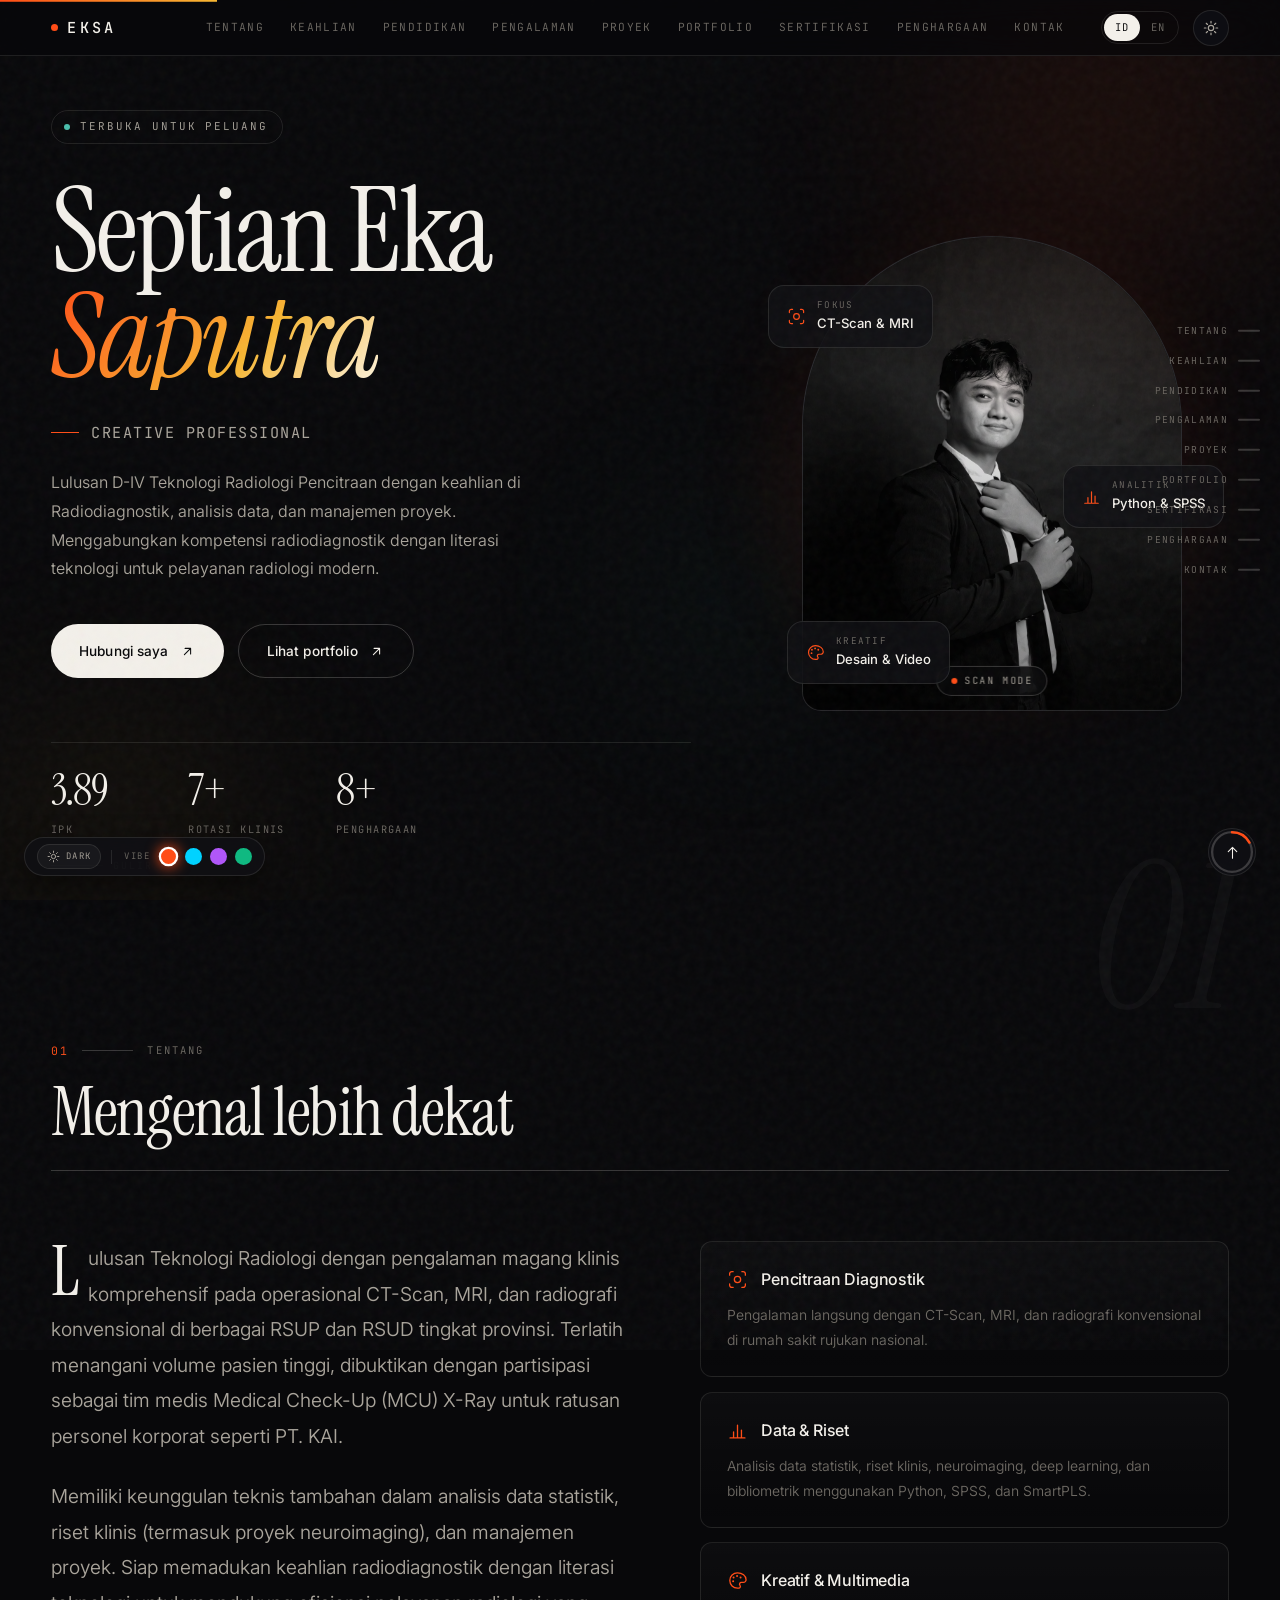
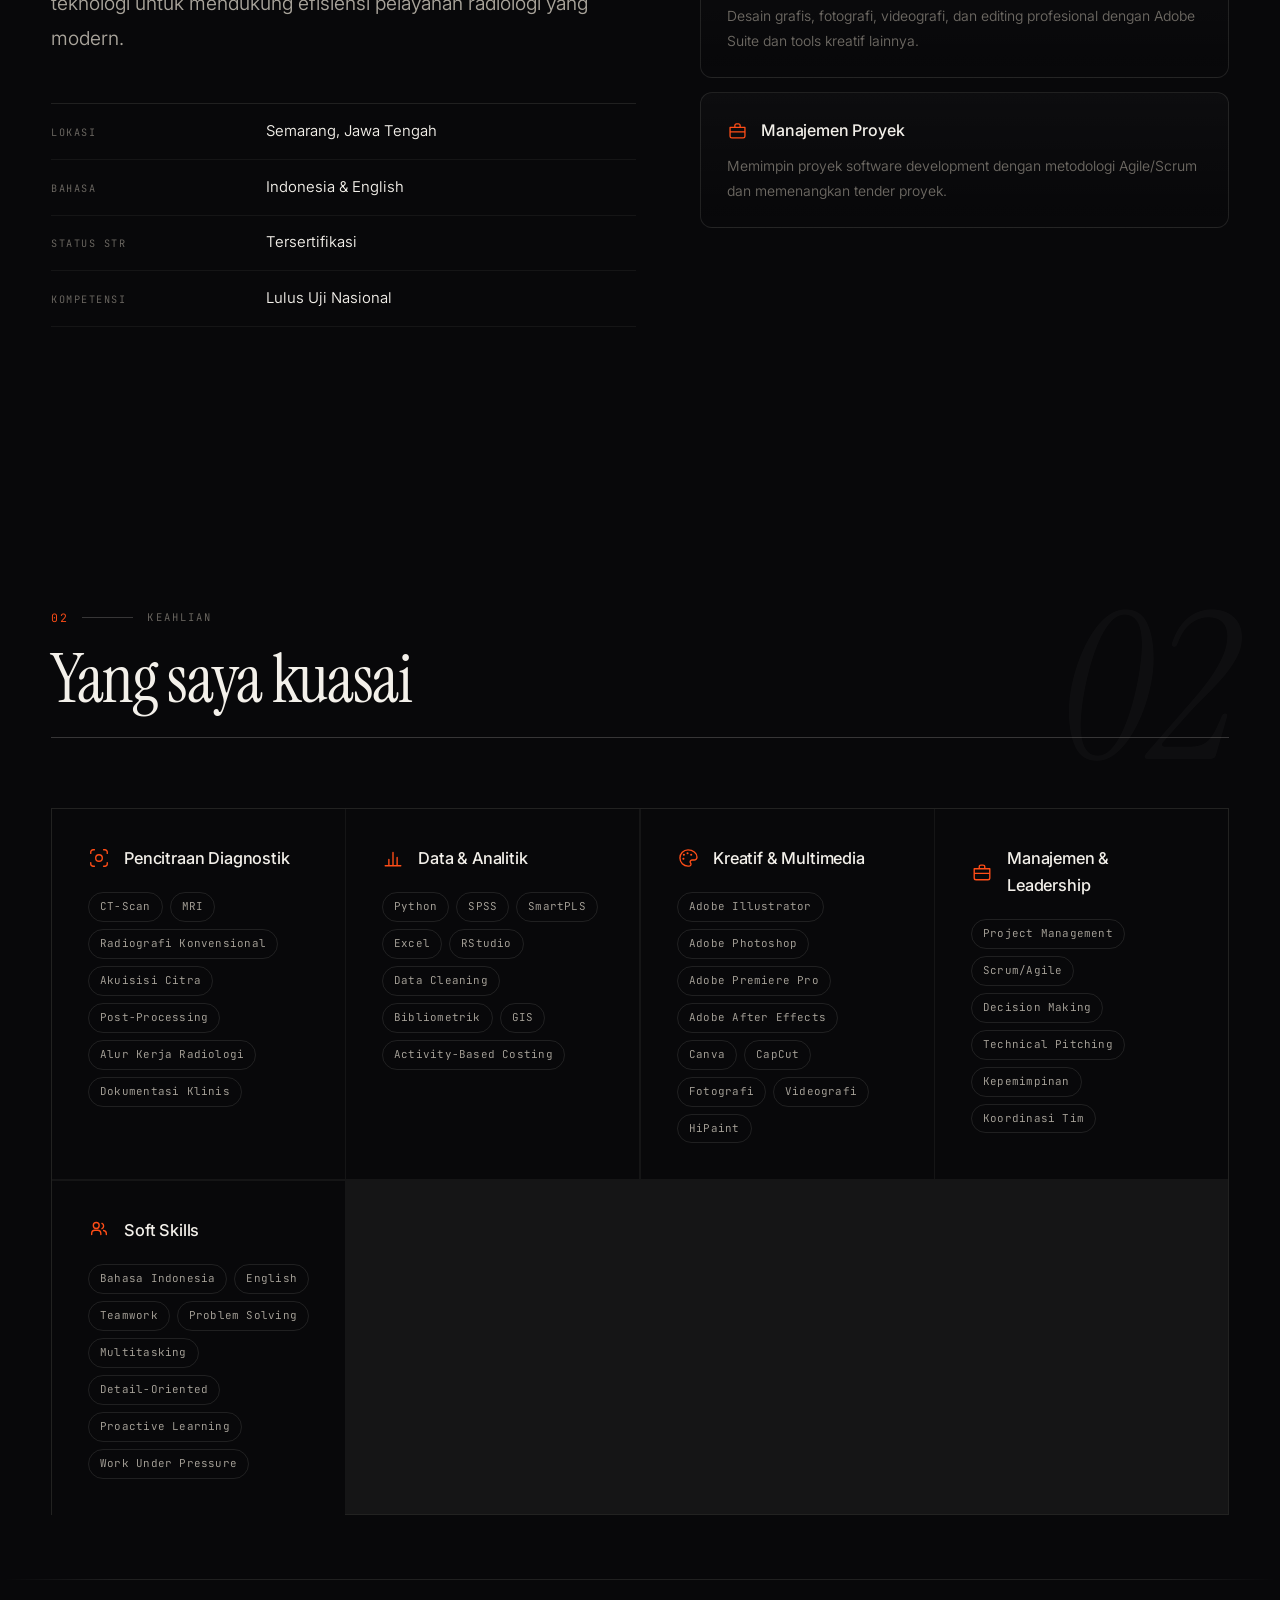
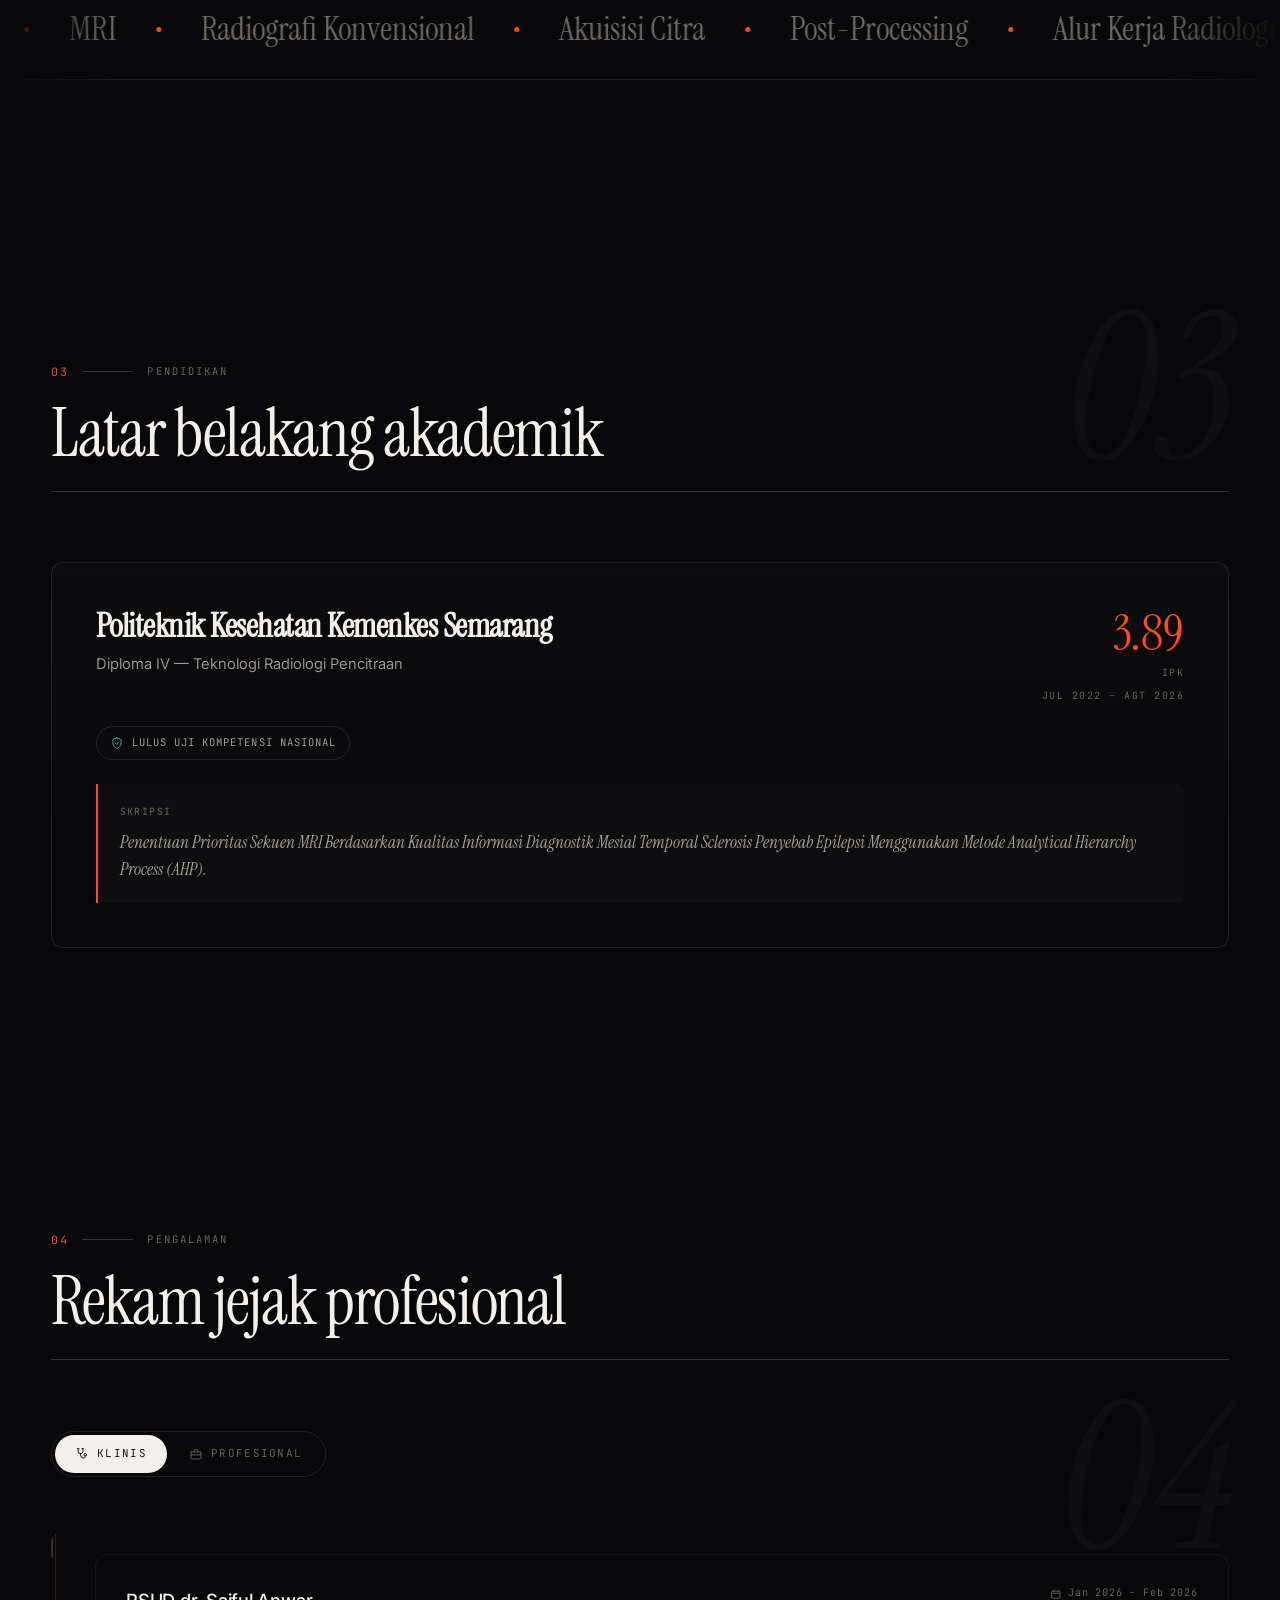
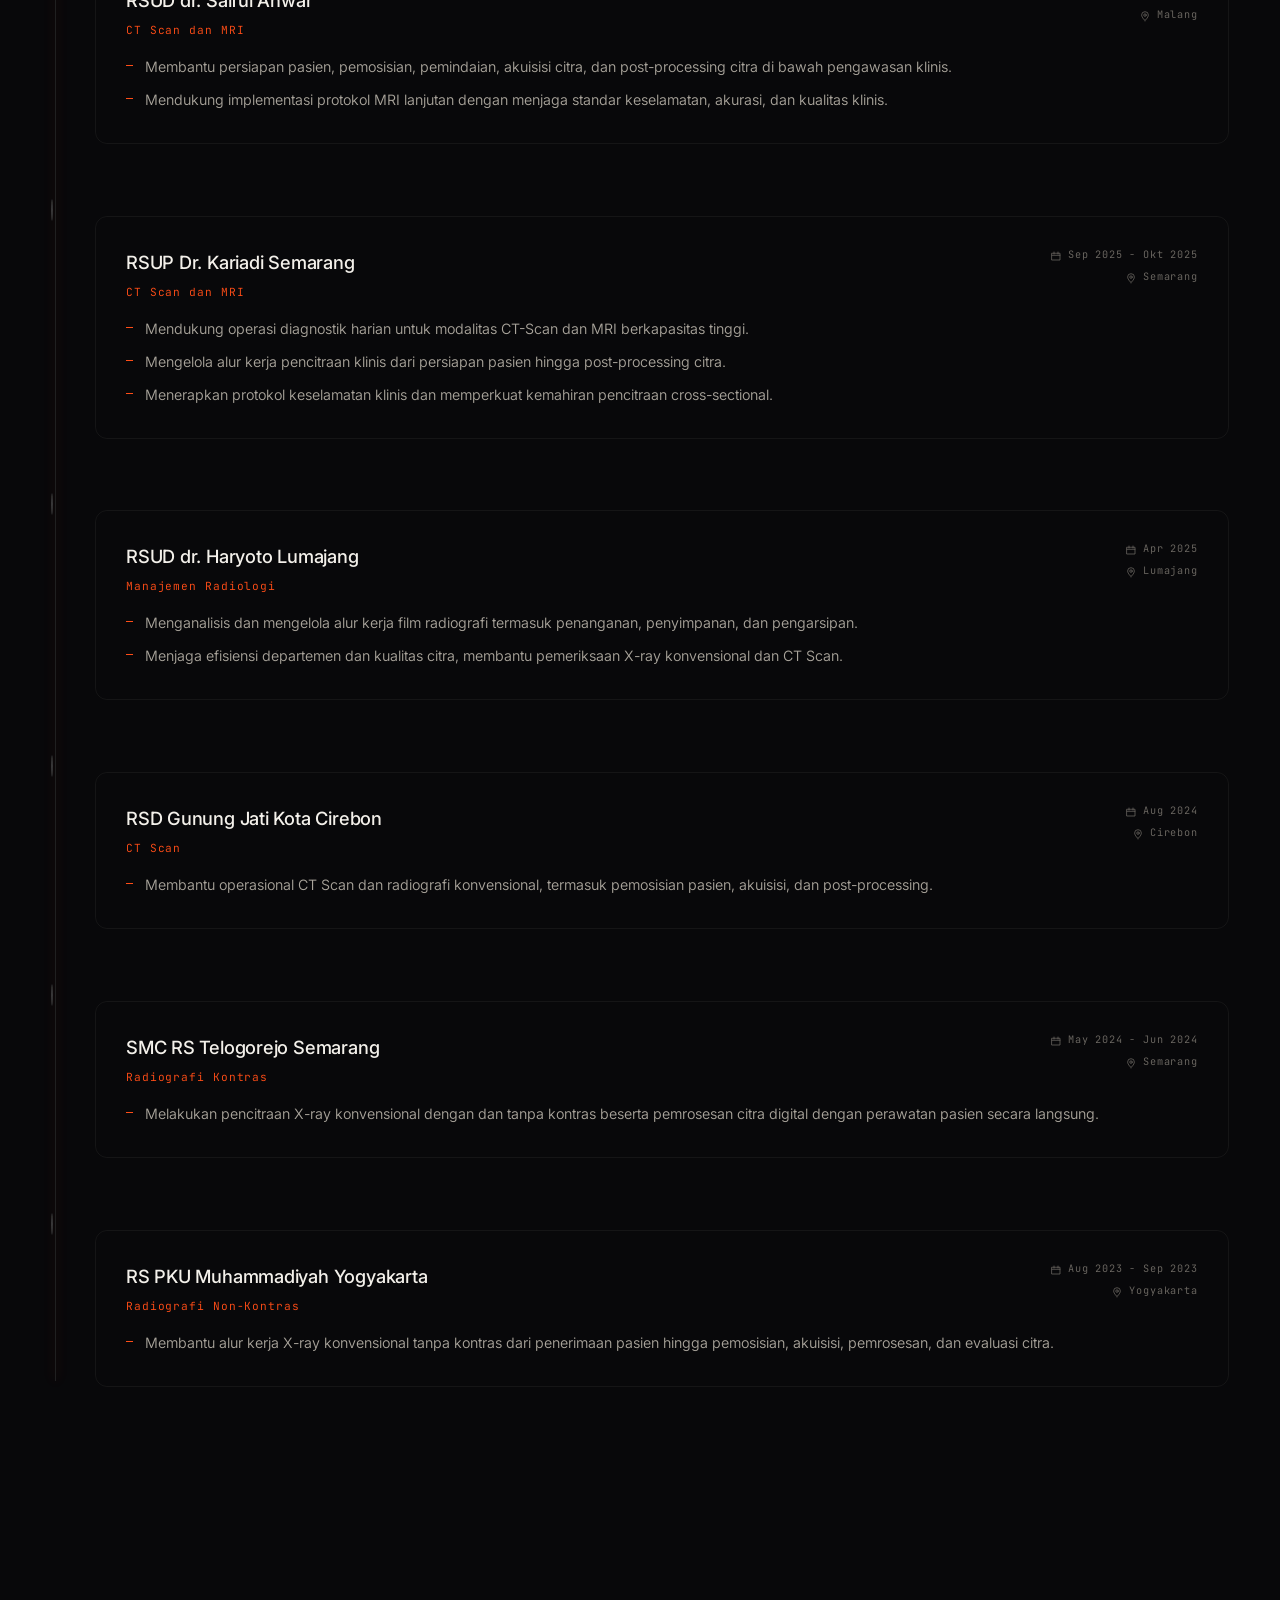
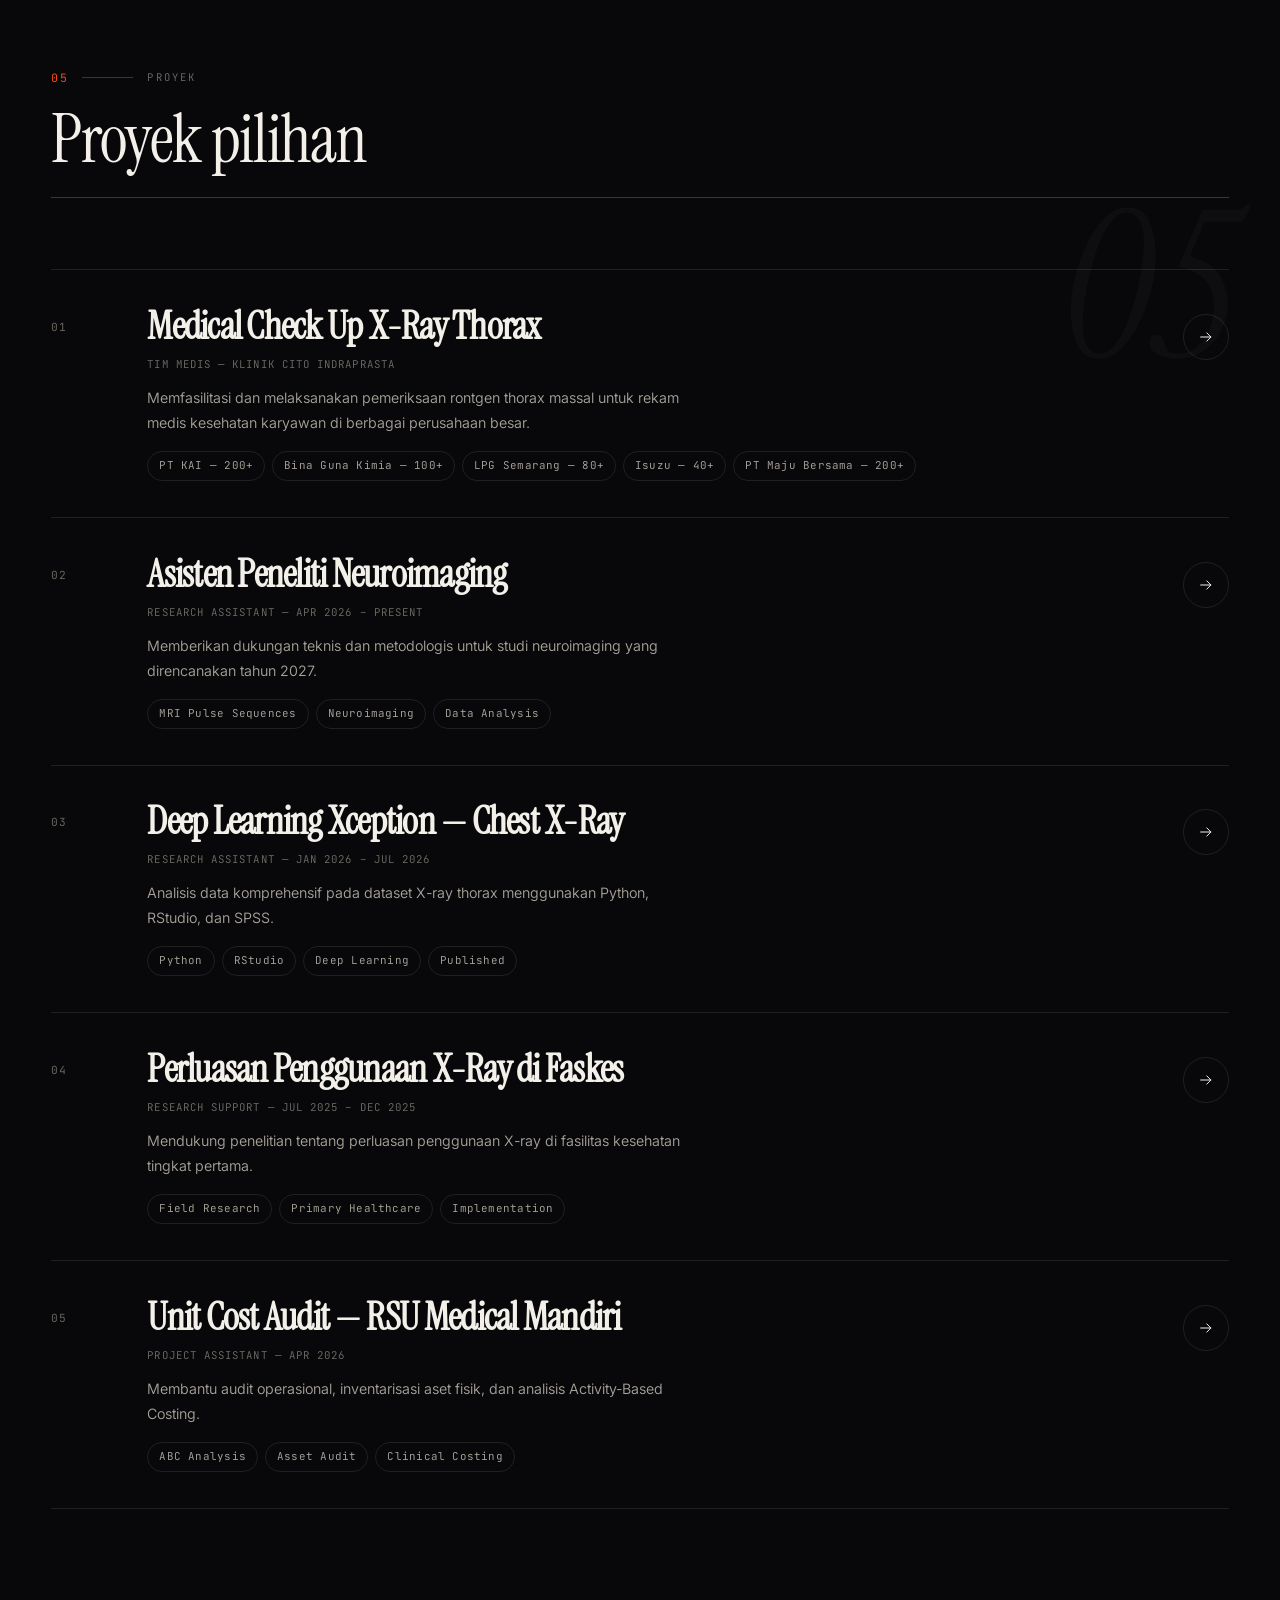
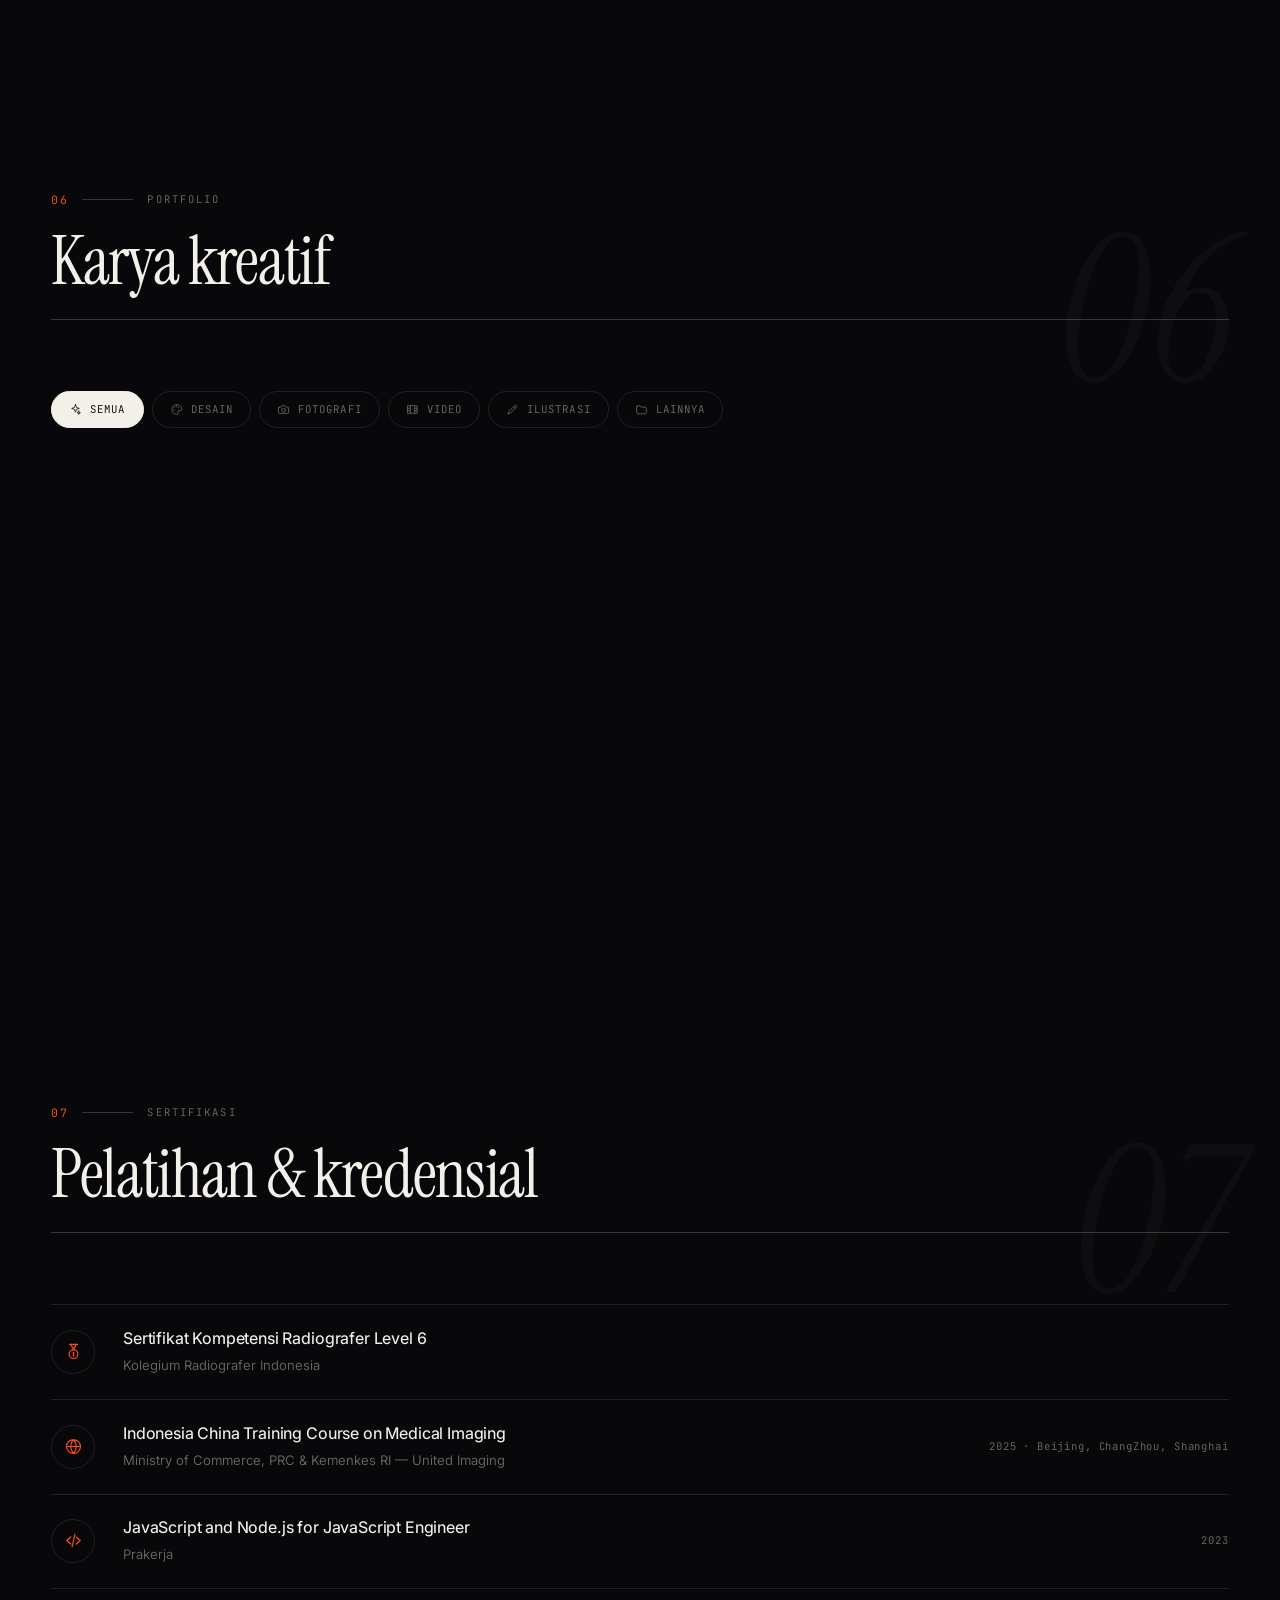
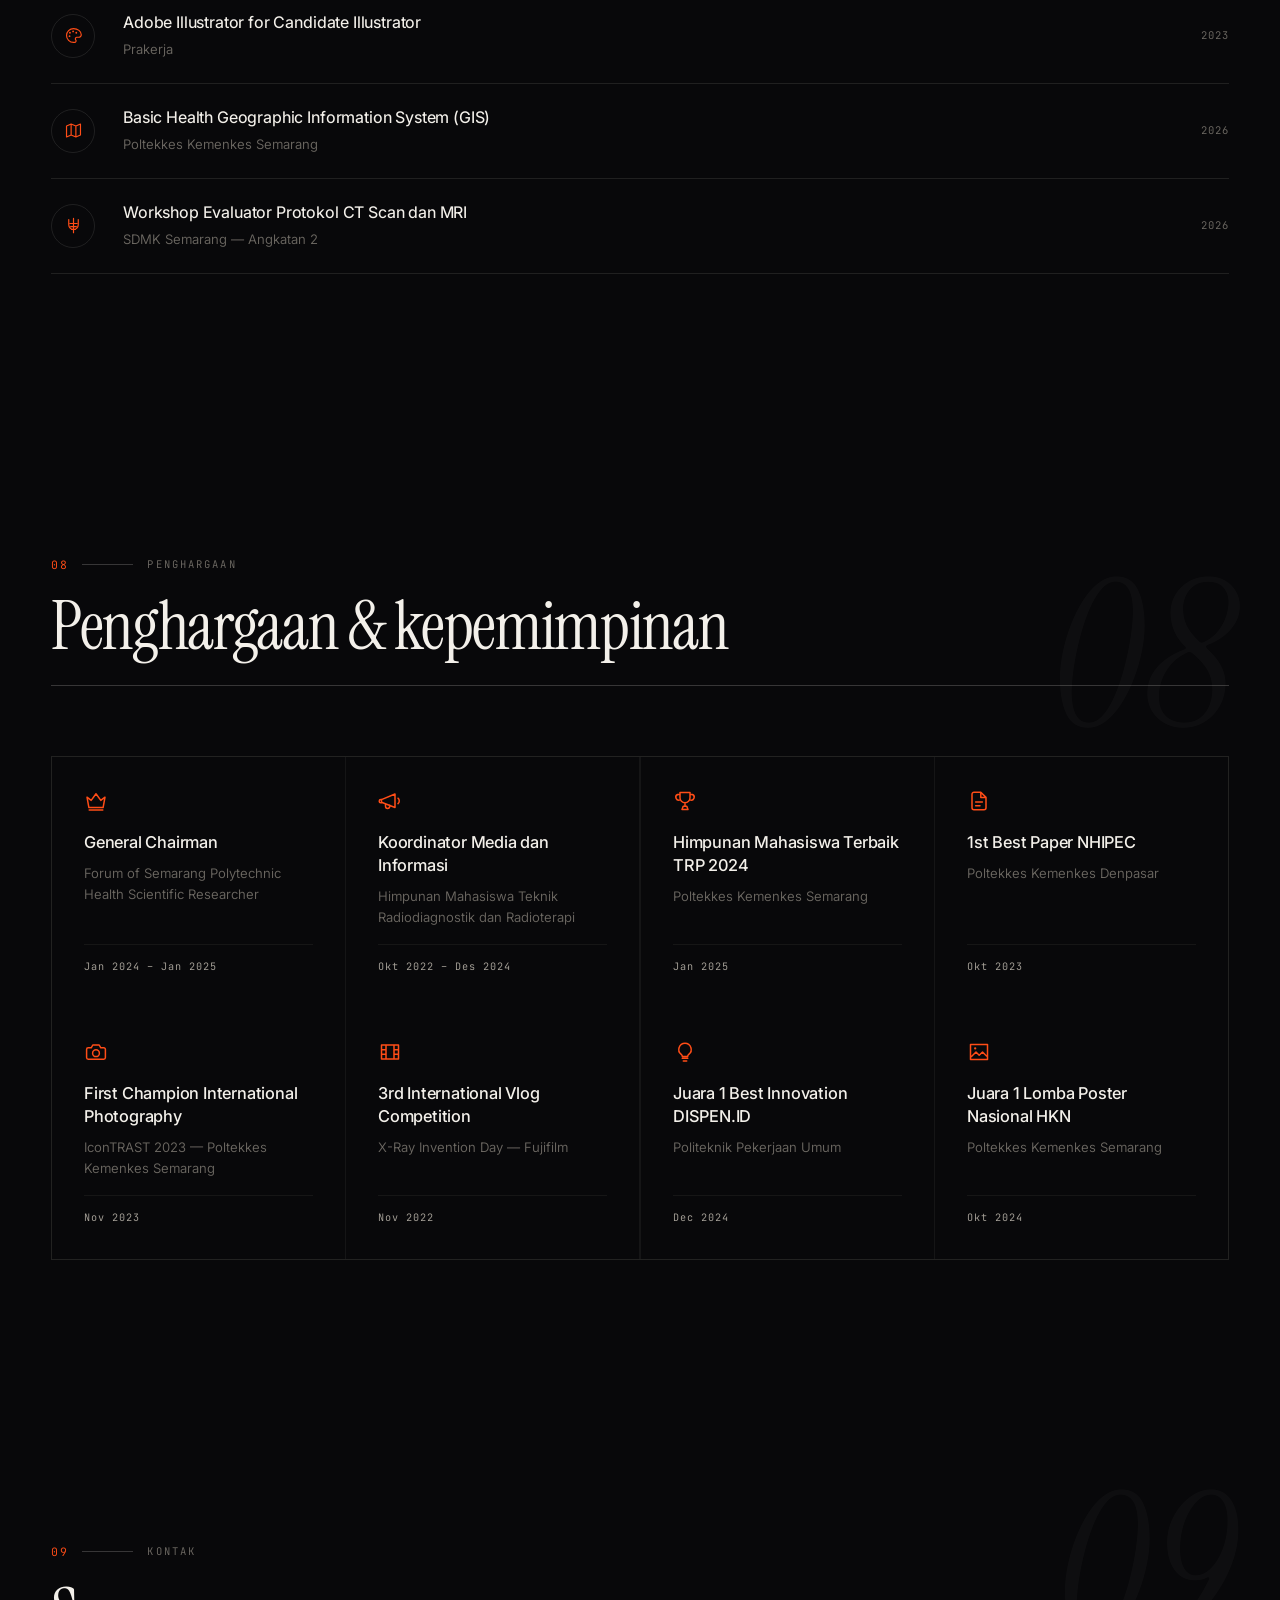
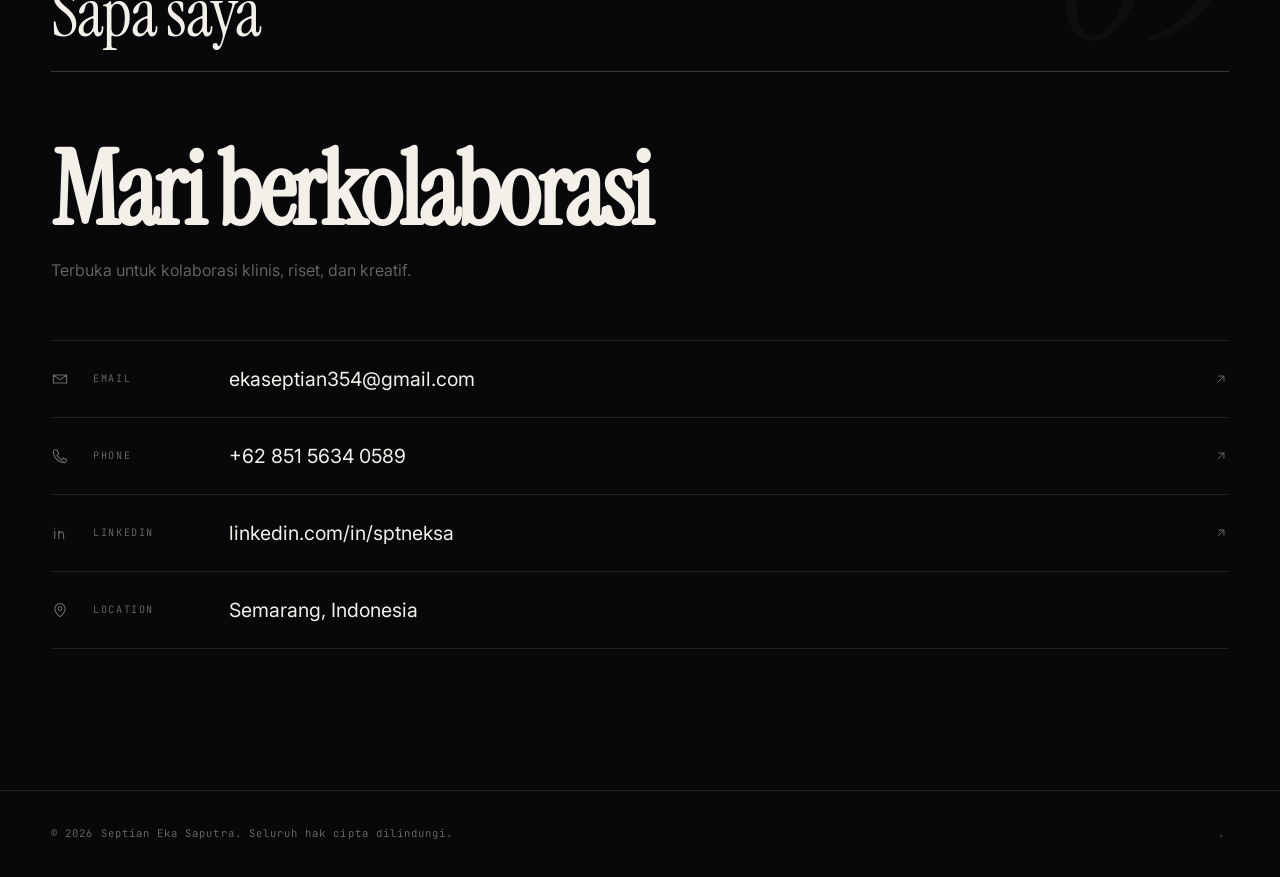
==== commit dbf9d6c5: "Install Vercel Web Analytics ## Vercel Web Analytics Installation - Complete  Successfully installed" ====
--- a/index.html
+++ b/index.html
@@ -1,321 +1,325 @@
-<!DOCTYPE html>
-<html lang="id">
-
-<head>
-  <meta charset="UTF-8">
-  <meta name="viewport" content="width=device-width, initial-scale=1.0">
-  <meta name="description" id="meta-desc"
-    content="Septian Eka Saputra — Radiografer, Data Analyst, dan Creative Professional. Portfolio & CV online.">
-  <meta name="keywords" content="Septian Eka Saputra, Radiologi, Radiografer, CT Scan, MRI, Portfolio, Data Analyst">
-  <meta name="author" content="Septian Eka Saputra">
-  <meta name="theme-color" content="#08080a">
-  <title>Septian Eka Saputra — Radiografer & Creative Professional</title>
-  <link rel="preconnect" href="https://fonts.googleapis.com">
-  <link rel="preconnect" href="https://fonts.gstatic.com" crossorigin>
-  <link rel="stylesheet"
-    href="https://fonts.googleapis.com/css2?family=Instrument+Serif:ital@0;1&family=Inter:wght@300;400;500;600;700&family=JetBrains+Mono:wght@400;500&display=swap">
-  <link rel="stylesheet" href="style.css">
-  <link rel="icon"
-    href="data:image/svg+xml,<svg xmlns='http://www.w3.org/2000/svg' viewBox='0 0 32 32'><rect width='32' height='32' rx='8' fill='%2308080a'/><circle cx='16' cy='16' r='6' fill='none' stroke='%23ff4d17' stroke-width='2'/></svg>">
-  <script>
-    (function () {
-      try {
-        var m = localStorage.getItem('eksa_mode') || 'dark';
-        if (m === 'light') {
-          document.documentElement.setAttribute('data-mode', 'light');
-        }
-        var t = localStorage.getItem('eksa_theme') || 'solar';
-        if (t !== 'solar') {
-          document.documentElement.setAttribute('data-theme', t);
-        }
-      } catch (e) { }
-    })();
-  </script>
-</head>
-
-<body>
-
-  <!-- ===== Modern Bounce Preloader ===== -->
-  <div id="preloader">
-    <div class="pre-center">
-      <div class="pre-brand-bounce" id="pre-brand">
-        <span style="--i:0">E</span>
-        <span style="--i:1">K</span>
-        <span style="--i:2">S</span>
-        <span style="--i:3">A</span>
-      </div>
-      <div class="pre-bounce-shadow"></div>
-      <div class="pre-sub">SEPTIAN EKA SAPUTRA</div>
-    </div>
-  </div>
-
-  <!-- ===== Modern Atmosphere ===== -->
-  <div class="aurora" aria-hidden="true"><span class="a1"></span><span class="a2"></span><span class="a3"></span></div>
-  <div class="ambient-glow" id="ambient-glow" aria-hidden="true"></div>
-  <div class="grain" aria-hidden="true"></div>
-
-  <!-- ===== Progress Line ===== -->
-  <div class="scroll-progress" id="scroll-progress" aria-hidden="true"></div>
-
-  <!-- ===== Navigasi ===== -->
-  <nav class="navbar" id="navbar">
-    <div class="container">
-      <a href="#hero" class="nav-logo" id="nav-logo">EKSA</a>
-      <div class="nav-links" id="nav-links"><span class="nav-ind" id="nav-ind"></span></div>
-      <div class="nav-right">
-        <div class="lang-switch">
-          <button class="lang-btn active" data-lang="id">ID</button>
-          <button class="lang-btn" data-lang="en">EN</button>
-        </div>
-        <button class="mode-toggle-btn" id="mode-toggle-btn" type="button" aria-label="Ganti Mode Tema (Terang / Gelap)"
-          title="Mode Terang / Gelap">
-          <span class="mode-icon" id="mode-icon"></span>
-        </button>
-        <button class="hamburger" id="hamburger" aria-label="Menu">
-          <span></span><span></span><span></span>
-        </button>
-      </div>
-    </div>
-  </nav>
-
-  <!-- penanda section di tepi kanan -->
-  <div class="rail" id="rail" aria-hidden="true"></div>
-
-  <!-- pembungkus isi: jadi sasaran animasi kemiringan saat scroll -->
-  <div id="smooth-wrap">
-    <main>
-
-      <!-- ===== Hero ===== -->
-      <section class="hero" id="hero">
-        <div class="container">
-          <div class="hero-grid">
-            <div class="hero-text">
-              <div class="hero-eyebrow" data-reveal style="--d:0.04s"><span class="pulse-dot"></span><span
-                  id="hero-badge"></span></div>
-              <h1 id="hero-name" data-reveal style="--d:0.12s"></h1>
-              <div class="hero-roles" data-reveal style="--d:0.20s"><span class="bar"></span>
-                <div class="slot" id="hero-roles"></div>
-              </div>
-              <p class="hero-desc" id="hero-desc" data-reveal style="--d:0.28s"></p>
-              <div class="hero-actions" id="hero-actions" data-reveal style="--d:0.36s"></div>
-              <div class="hero-stats" id="hero-stats" data-reveal style="--d:0.44s"></div>
-            </div>
-            <div class="hero-visual">
-              <div class="portrait-wrap" data-reveal style="--d:0.22s">
-                <div class="portrait" id="portrait" data-parallax="-0.05">
-                  <span class="portrait-ring" aria-hidden="true"></span>
-                  <img id="hero-photo" class="portrait-img photo-normal" src="" alt="Septian Eka Saputra" hidden>
-                  <img id="xray-photo" class="portrait-img photo-xray" src="xray.png"
-                    alt="Septian Eka Saputra - Sinar X (X-Ray Radiografi)" aria-hidden="true">
-                  <div class="portrait-fallback" id="portrait-fallback">SE</div>
-                  <div class="xray-hud" id="xray-hud" aria-hidden="true">
-                    <div class="hud-tag top-l"><span class="hud-blink"></span><span>kVp 120 · mAs 3.2</span></div>
-                    <div class="hud-tag top-r"><span>LAT · DICOM 3.0</span></div>
-                    <div class="hud-tag bot-l" id="hud-bot-l"><span>WL:400 WW:2000 [BONE]</span></div>
-                    <div class="hud-tag bot-r"><span class="hud-badge">LIVE RAD</span></div>
-                    <div class="xray-grid"></div>
-                  </div>
-                  <div class="xray-beam" id="xray-beam" aria-hidden="true">
-                    <div class="hud-reticle"></div>
-                  </div>
-                  <button class="xray-toggle-btn" id="xray-toggle-btn" type="button" aria-label="Toggle X-Ray Scan Mode"
-                    title="Mode Radiografi (Sinar-X)">
-                    <span class="pulse-scan"></span><span class="xray-btn-label">SCAN MODE</span>
-                  </button>
-                </div>
-                <div id="hero-cards"></div>
-              </div>
-            </div>
-          </div>
-        </div>
-        <div class="scroll-hint"><span class="track"></span><span id="scroll-label">Scroll</span></div>
-      </section>
-
-      <!-- ===== Tentang ===== -->
-      <section id="about">
-        <div class="sec-watermark" aria-hidden="true" data-num="01">01</div>
-        <div class="container">
-          <div class="sec-head" data-sec="about"></div>
-          <div class="about-grid">
-            <div>
-              <div class="about-body" id="about-body" data-reveal></div>
-              <div class="about-info" id="about-info"></div>
-            </div>
-            <div class="highlights" id="about-highlights"></div>
-          </div>
-        </div>
-      </section>
-
-      <!-- ===== Keahlian ===== -->
-      <section id="skills">
-        <div class="sec-watermark" aria-hidden="true" data-num="02">02</div>
-        <div class="container">
-          <div class="sec-head" data-sec="skills"></div>
-          <div class="skills-grid" id="skills-grid"></div>
-        </div>
-        <div class="marquee" id="skills-marquee" aria-hidden="true">
-          <div class="marquee-track" id="marquee-track"></div>
-        </div>
-      </section>
-
-      <!-- ===== Pendidikan ===== -->
-      <section id="education">
-        <div class="sec-watermark" aria-hidden="true" data-num="03">03</div>
-        <div class="container">
-          <div class="sec-head" data-sec="education"></div>
-          <div id="education-list"></div>
-        </div>
-      </section>
-
-      <!-- ===== Pengalaman ===== -->
-      <section id="experience">
-        <div class="sec-watermark" aria-hidden="true" data-num="04">04</div>
-        <div class="container">
-          <div class="sec-head" data-sec="experience"></div>
-          <div class="tab-switcher" id="exp-tabs"></div>
-          <div class="tab-panel active" id="tab-clinical">
-            <div class="timeline" id="tl-clinical"></div>
-          </div>
-          <div class="tab-panel" id="tab-professional">
-            <div class="timeline" id="tl-professional"></div>
-          </div>
-        </div>
-      </section>
-
-      <!-- ===== Proyek ===== -->
-      <section id="projects">
-        <div class="sec-watermark" aria-hidden="true" data-num="05">05</div>
-        <div class="container">
-          <div class="sec-head" data-sec="projects"></div>
-          <div class="projects-list" id="projects-list"></div>
-        </div>
-      </section>
-
-      <!-- ===== Portfolio ===== -->
-      <section id="portfolio">
-        <div class="sec-watermark" aria-hidden="true" data-num="06">06</div>
-        <div class="container">
-          <div class="sec-head" data-sec="portfolio"></div>
-          <div class="filters" id="portfolio-filters"></div>
-          <div class="portfolio-grid" id="portfolio-grid"></div>
-        </div>
-      </section>
-
-      <!-- ===== Sertifikasi ===== -->
-      <section id="certifications">
-        <div class="sec-watermark" aria-hidden="true" data-num="07">07</div>
-        <div class="container">
-          <div class="sec-head" data-sec="certifications"></div>
-          <div class="certs-list" id="certs-list"></div>
-        </div>
-      </section>
-
-      <!-- ===== Penghargaan ===== -->
-      <section id="awards">
-        <div class="sec-watermark" aria-hidden="true" data-num="08">08</div>
-        <div class="container">
-          <div class="sec-head" data-sec="awards"></div>
-          <div class="awards-grid" id="awards-grid"></div>
-        </div>
-      </section>
-
-      <!-- ===== Kontak ===== -->
-      <section id="contact">
-        <div class="sec-watermark" aria-hidden="true" data-num="09">09</div>
-        <div class="container">
-          <div class="sec-head" data-sec="contact"></div>
-          <h2 class="contact-headline" id="contact-headline"></h2>
-          <p class="contact-note" id="contact-note"></p>
-          <div class="contact-list" id="contact-list"></div>
-        </div>
-      </section>
-
-    </main>
-
-    <footer class="footer">
-      <div class="container">
-        <span id="footer-text"></span>
-        <span class="footer-secret" id="footer-secret" title="Septian Eka Saputra" aria-hidden="true">.</span>
-      </div>
-    </footer>
-
-  </div><!-- /#smooth-wrap -->
-
-  <!-- ===== Theme Accent Switcher ===== -->
-  <div class="theme-switcher" id="theme-switcher" aria-label="Pilih Aksen Suasana & Tema">
-    <button class="theme-mode-pill" id="theme-mode-pill" type="button" title="Ganti Mode Terang / Gelap"
-      aria-label="Ganti Mode Terang / Gelap">
-      <span class="theme-mode-icon" id="theme-mode-icon"></span>
-      <span class="theme-mode-text" id="theme-mode-text">DARK</span>
-    </button>
-    <div class="theme-divider"></div>
-    <span class="theme-label">VIBE</span>
-    <button class="theme-dot active" data-theme="solar" style="--dot-color:#ff4d17" title="Solar Ember"></button>
-    <button class="theme-dot" data-theme="aqua" style="--dot-color:#00d2ff" title="Cyber Aqua"></button>
-    <button class="theme-dot" data-theme="violet" style="--dot-color:#b057f8" title="Neon Violet"></button>
-    <button class="theme-dot" data-theme="emerald" style="--dot-color:#10b981" title="Bio Emerald"></button>
-  </div>
-
-  <button class="back-to-top" id="back-to-top" aria-label="Back to top">
-    <svg class="progress-ring" viewBox="0 0 44 44" aria-hidden="true">
-      <circle class="ring-bg" cx="22" cy="22" r="19"></circle>
-      <circle class="ring-fill" id="ring-fill" cx="22" cy="22" r="19"></circle>
-    </svg>
-    <span class="btt-icon" id="btt-icon"></span>
-  </button>
-
-  <!-- ===== Lightbox ===== -->
-  <div class="lightbox" id="lightbox">
-    <button class="lightbox-close" id="lightbox-close" aria-label="Close"></button>
-    <div class="lightbox-content" id="lightbox-content"></div>
-    <div class="lightbox-info">
-      <div class="lightbox-title" id="lightbox-title"></div>
-      <div class="lightbox-cat" id="lightbox-cat"></div>
-    </div>
-  </div>
-
-  <!-- ===== Detail portfolio ===== -->
-  <div class="modal-overlay" id="portfolio-detail">
-    <div class="modal-box">
-      <div class="modal-head">
-        <h3 id="pd-title"></h3>
-        <button class="modal-close" id="pd-close" aria-label="Close"></button>
-      </div>
-      <div class="modal-body" id="pd-body"></div>
-    </div>
-  </div>
-
-  <!-- ===== Modal Akses Rahasia Pemilik ===== -->
-  <div class="modal-overlay" id="owner-modal">
-    <div class="modal-box owner-box">
-      <div class="modal-head">
-        <div class="owner-head-title">
-          <span class="owner-badge">RESTRICTED ACCESS</span>
-          <h3>Portal Pemilik</h3>
-        </div>
-        <button class="modal-close" id="owner-modal-close" aria-label="Close"></button>
-      </div>
-      <div class="modal-body owner-body">
-        <p class="owner-note">Portal ini khusus untuk pemilik situs (Septian Eka Saputra). Masukkan passcode Anda untuk
-          masuk ke CMS.</p>
-        <form id="owner-quick-form">
-          <div class="owner-input-wrap">
-            <input type="password" id="owner-pass-input" placeholder="Passcode Pemilik" autocomplete="current-password">
-            <button type="submit" class="btn btn-primary owner-go-btn" id="owner-go-btn">Buka CMS</button>
-          </div>
-          <div class="owner-err" id="owner-err"></div>
-        </form>
-      </div>
-    </div>
-  </div>
-
-  <div class="toast" id="toast"></div>
-
-  <script src="data.js"></script>
-  <script src="content.js"></script>
-  <script src="icons.js"></script>
-  <script src="store.js"></script>
-  <script src="script.js"></script>
-</body>
-
+<!DOCTYPE html>
+<html lang="id">
+
+<head>
+  <meta charset="UTF-8">
+  <meta name="viewport" content="width=device-width, initial-scale=1.0">
+  <meta name="description" id="meta-desc"
+    content="Septian Eka Saputra — Radiografer, Data Analyst, dan Creative Professional. Portfolio & CV online.">
+  <meta name="keywords" content="Septian Eka Saputra, Radiologi, Radiografer, CT Scan, MRI, Portfolio, Data Analyst">
+  <meta name="author" content="Septian Eka Saputra">
+  <meta name="theme-color" content="#08080a">
+  <title>Septian Eka Saputra — Radiografer & Creative Professional</title>
+  <link rel="preconnect" href="https://fonts.googleapis.com">
+  <link rel="preconnect" href="https://fonts.gstatic.com" crossorigin>
+  <link rel="stylesheet"
+    href="https://fonts.googleapis.com/css2?family=Instrument+Serif:ital@0;1&family=Inter:wght@300;400;500;600;700&family=JetBrains+Mono:wght@400;500&display=swap">
+  <link rel="stylesheet" href="style.css">
+  <link rel="icon"
+    href="data:image/svg+xml,<svg xmlns='http://www.w3.org/2000/svg' viewBox='0 0 32 32'><rect width='32' height='32' rx='8' fill='%2308080a'/><circle cx='16' cy='16' r='6' fill='none' stroke='%23ff4d17' stroke-width='2'/></svg>">
+  <script>
+    (function () {
+      try {
+        var m = localStorage.getItem('eksa_mode') || 'dark';
+        if (m === 'light') {
+          document.documentElement.setAttribute('data-mode', 'light');
+        }
+        var t = localStorage.getItem('eksa_theme') || 'solar';
+        if (t !== 'solar') {
+          document.documentElement.setAttribute('data-theme', t);
+        }
+      } catch (e) { }
+    })();
+  </script>
+  <script>
+    window.va = window.va || function () { (window.vaq = window.vaq || []).push(arguments); };
+  </script>
+  <script defer src="/_vercel/insights/script.js"></script>
+</head>
+
+<body>
+
+  <!-- ===== Modern Bounce Preloader ===== -->
+  <div id="preloader">
+    <div class="pre-center">
+      <div class="pre-brand-bounce" id="pre-brand">
+        <span style="--i:0">E</span>
+        <span style="--i:1">K</span>
+        <span style="--i:2">S</span>
+        <span style="--i:3">A</span>
+      </div>
+      <div class="pre-bounce-shadow"></div>
+      <div class="pre-sub">SEPTIAN EKA SAPUTRA</div>
+    </div>
+  </div>
+
+  <!-- ===== Modern Atmosphere ===== -->
+  <div class="aurora" aria-hidden="true"><span class="a1"></span><span class="a2"></span><span class="a3"></span></div>
+  <div class="ambient-glow" id="ambient-glow" aria-hidden="true"></div>
+  <div class="grain" aria-hidden="true"></div>
+
+  <!-- ===== Progress Line ===== -->
+  <div class="scroll-progress" id="scroll-progress" aria-hidden="true"></div>
+
+  <!-- ===== Navigasi ===== -->
+  <nav class="navbar" id="navbar">
+    <div class="container">
+      <a href="#hero" class="nav-logo" id="nav-logo">EKSA</a>
+      <div class="nav-links" id="nav-links"><span class="nav-ind" id="nav-ind"></span></div>
+      <div class="nav-right">
+        <div class="lang-switch">
+          <button class="lang-btn active" data-lang="id">ID</button>
+          <button class="lang-btn" data-lang="en">EN</button>
+        </div>
+        <button class="mode-toggle-btn" id="mode-toggle-btn" type="button" aria-label="Ganti Mode Tema (Terang / Gelap)"
+          title="Mode Terang / Gelap">
+          <span class="mode-icon" id="mode-icon"></span>
+        </button>
+        <button class="hamburger" id="hamburger" aria-label="Menu">
+          <span></span><span></span><span></span>
+        </button>
+      </div>
+    </div>
+  </nav>
+
+  <!-- penanda section di tepi kanan -->
+  <div class="rail" id="rail" aria-hidden="true"></div>
+
+  <!-- pembungkus isi: jadi sasaran animasi kemiringan saat scroll -->
+  <div id="smooth-wrap">
+    <main>
+
+      <!-- ===== Hero ===== -->
+      <section class="hero" id="hero">
+        <div class="container">
+          <div class="hero-grid">
+            <div class="hero-text">
+              <div class="hero-eyebrow" data-reveal style="--d:0.04s"><span class="pulse-dot"></span><span
+                  id="hero-badge"></span></div>
+              <h1 id="hero-name" data-reveal style="--d:0.12s"></h1>
+              <div class="hero-roles" data-reveal style="--d:0.20s"><span class="bar"></span>
+                <div class="slot" id="hero-roles"></div>
+              </div>
+              <p class="hero-desc" id="hero-desc" data-reveal style="--d:0.28s"></p>
+              <div class="hero-actions" id="hero-actions" data-reveal style="--d:0.36s"></div>
+              <div class="hero-stats" id="hero-stats" data-reveal style="--d:0.44s"></div>
+            </div>
+            <div class="hero-visual">
+              <div class="portrait-wrap" data-reveal style="--d:0.22s">
+                <div class="portrait" id="portrait" data-parallax="-0.05">
+                  <span class="portrait-ring" aria-hidden="true"></span>
+                  <img id="hero-photo" class="portrait-img photo-normal" src="" alt="Septian Eka Saputra" hidden>
+                  <img id="xray-photo" class="portrait-img photo-xray" src="xray.png"
+                    alt="Septian Eka Saputra - Sinar X (X-Ray Radiografi)" aria-hidden="true">
+                  <div class="portrait-fallback" id="portrait-fallback">SE</div>
+                  <div class="xray-hud" id="xray-hud" aria-hidden="true">
+                    <div class="hud-tag top-l"><span class="hud-blink"></span><span>kVp 120 · mAs 3.2</span></div>
+                    <div class="hud-tag top-r"><span>LAT · DICOM 3.0</span></div>
+                    <div class="hud-tag bot-l" id="hud-bot-l"><span>WL:400 WW:2000 [BONE]</span></div>
+                    <div class="hud-tag bot-r"><span class="hud-badge">LIVE RAD</span></div>
+                    <div class="xray-grid"></div>
+                  </div>
+                  <div class="xray-beam" id="xray-beam" aria-hidden="true">
+                    <div class="hud-reticle"></div>
+                  </div>
+                  <button class="xray-toggle-btn" id="xray-toggle-btn" type="button" aria-label="Toggle X-Ray Scan Mode"
+                    title="Mode Radiografi (Sinar-X)">
+                    <span class="pulse-scan"></span><span class="xray-btn-label">SCAN MODE</span>
+                  </button>
+                </div>
+                <div id="hero-cards"></div>
+              </div>
+            </div>
+          </div>
+        </div>
+        <div class="scroll-hint"><span class="track"></span><span id="scroll-label">Scroll</span></div>
+      </section>
+
+      <!-- ===== Tentang ===== -->
+      <section id="about">
+        <div class="sec-watermark" aria-hidden="true" data-num="01">01</div>
+        <div class="container">
+          <div class="sec-head" data-sec="about"></div>
+          <div class="about-grid">
+            <div>
+              <div class="about-body" id="about-body" data-reveal></div>
+              <div class="about-info" id="about-info"></div>
+            </div>
+            <div class="highlights" id="about-highlights"></div>
+          </div>
+        </div>
+      </section>
+
+      <!-- ===== Keahlian ===== -->
+      <section id="skills">
+        <div class="sec-watermark" aria-hidden="true" data-num="02">02</div>
+        <div class="container">
+          <div class="sec-head" data-sec="skills"></div>
+          <div class="skills-grid" id="skills-grid"></div>
+        </div>
+        <div class="marquee" id="skills-marquee" aria-hidden="true">
+          <div class="marquee-track" id="marquee-track"></div>
+        </div>
+      </section>
+
+      <!-- ===== Pendidikan ===== -->
+      <section id="education">
+        <div class="sec-watermark" aria-hidden="true" data-num="03">03</div>
+        <div class="container">
+          <div class="sec-head" data-sec="education"></div>
+          <div id="education-list"></div>
+        </div>
+      </section>
+
+      <!-- ===== Pengalaman ===== -->
+      <section id="experience">
+        <div class="sec-watermark" aria-hidden="true" data-num="04">04</div>
+        <div class="container">
+          <div class="sec-head" data-sec="experience"></div>
+          <div class="tab-switcher" id="exp-tabs"></div>
+          <div class="tab-panel active" id="tab-clinical">
+            <div class="timeline" id="tl-clinical"></div>
+          </div>
+          <div class="tab-panel" id="tab-professional">
+            <div class="timeline" id="tl-professional"></div>
+          </div>
+        </div>
+      </section>
+
+      <!-- ===== Proyek ===== -->
+      <section id="projects">
+        <div class="sec-watermark" aria-hidden="true" data-num="05">05</div>
+        <div class="container">
+          <div class="sec-head" data-sec="projects"></div>
+          <div class="projects-list" id="projects-list"></div>
+        </div>
+      </section>
+
+      <!-- ===== Portfolio ===== -->
+      <section id="portfolio">
+        <div class="sec-watermark" aria-hidden="true" data-num="06">06</div>
+        <div class="container">
+          <div class="sec-head" data-sec="portfolio"></div>
+          <div class="filters" id="portfolio-filters"></div>
+          <div class="portfolio-grid" id="portfolio-grid"></div>
+        </div>
+      </section>
+
+      <!-- ===== Sertifikasi ===== -->
+      <section id="certifications">
+        <div class="sec-watermark" aria-hidden="true" data-num="07">07</div>
+        <div class="container">
+          <div class="sec-head" data-sec="certifications"></div>
+          <div class="certs-list" id="certs-list"></div>
+        </div>
+      </section>
+
+      <!-- ===== Penghargaan ===== -->
+      <section id="awards">
+        <div class="sec-watermark" aria-hidden="true" data-num="08">08</div>
+        <div class="container">
+          <div class="sec-head" data-sec="awards"></div>
+          <div class="awards-grid" id="awards-grid"></div>
+        </div>
+      </section>
+
+      <!-- ===== Kontak ===== -->
+      <section id="contact">
+        <div class="sec-watermark" aria-hidden="true" data-num="09">09</div>
+        <div class="container">
+          <div class="sec-head" data-sec="contact"></div>
+          <h2 class="contact-headline" id="contact-headline"></h2>
+          <p class="contact-note" id="contact-note"></p>
+          <div class="contact-list" id="contact-list"></div>
+        </div>
+      </section>
+
+    </main>
+
+    <footer class="footer">
+      <div class="container">
+        <span id="footer-text"></span>
+        <span class="footer-secret" id="footer-secret" title="Septian Eka Saputra" aria-hidden="true">.</span>
+      </div>
+    </footer>
+
+  </div><!-- /#smooth-wrap -->
+
+  <!-- ===== Theme Accent Switcher ===== -->
+  <div class="theme-switcher" id="theme-switcher" aria-label="Pilih Aksen Suasana & Tema">
+    <button class="theme-mode-pill" id="theme-mode-pill" type="button" title="Ganti Mode Terang / Gelap"
+      aria-label="Ganti Mode Terang / Gelap">
+      <span class="theme-mode-icon" id="theme-mode-icon"></span>
+      <span class="theme-mode-text" id="theme-mode-text">DARK</span>
+    </button>
+    <div class="theme-divider"></div>
+    <span class="theme-label">VIBE</span>
+    <button class="theme-dot active" data-theme="solar" style="--dot-color:#ff4d17" title="Solar Ember"></button>
+    <button class="theme-dot" data-theme="aqua" style="--dot-color:#00d2ff" title="Cyber Aqua"></button>
+    <button class="theme-dot" data-theme="violet" style="--dot-color:#b057f8" title="Neon Violet"></button>
+    <button class="theme-dot" data-theme="emerald" style="--dot-color:#10b981" title="Bio Emerald"></button>
+  </div>
+
+  <button class="back-to-top" id="back-to-top" aria-label="Back to top">
+    <svg class="progress-ring" viewBox="0 0 44 44" aria-hidden="true">
+      <circle class="ring-bg" cx="22" cy="22" r="19"></circle>
+      <circle class="ring-fill" id="ring-fill" cx="22" cy="22" r="19"></circle>
+    </svg>
+    <span class="btt-icon" id="btt-icon"></span>
+  </button>
+
+  <!-- ===== Lightbox ===== -->
+  <div class="lightbox" id="lightbox">
+    <button class="lightbox-close" id="lightbox-close" aria-label="Close"></button>
+    <div class="lightbox-content" id="lightbox-content"></div>
+    <div class="lightbox-info">
+      <div class="lightbox-title" id="lightbox-title"></div>
+      <div class="lightbox-cat" id="lightbox-cat"></div>
+    </div>
+  </div>
+
+  <!-- ===== Detail portfolio ===== -->
+  <div class="modal-overlay" id="portfolio-detail">
+    <div class="modal-box">
+      <div class="modal-head">
+        <h3 id="pd-title"></h3>
+        <button class="modal-close" id="pd-close" aria-label="Close"></button>
+      </div>
+      <div class="modal-body" id="pd-body"></div>
+    </div>
+  </div>
+
+  <!-- ===== Modal Akses Rahasia Pemilik ===== -->
+  <div class="modal-overlay" id="owner-modal">
+    <div class="modal-box owner-box">
+      <div class="modal-head">
+        <div class="owner-head-title">
+          <span class="owner-badge">RESTRICTED ACCESS</span>
+          <h3>Portal Pemilik</h3>
+        </div>
+        <button class="modal-close" id="owner-modal-close" aria-label="Close"></button>
+      </div>
+      <div class="modal-body owner-body">
+        <p class="owner-note">Portal ini khusus untuk pemilik situs (Septian Eka Saputra). Masukkan passcode Anda untuk
+          masuk ke CMS.</p>
+        <form id="owner-quick-form">
+          <div class="owner-input-wrap">
+            <input type="password" id="owner-pass-input" placeholder="Passcode Pemilik" autocomplete="current-password">
+            <button type="submit" class="btn btn-primary owner-go-btn" id="owner-go-btn">Buka CMS</button>
+          </div>
+          <div class="owner-err" id="owner-err"></div>
+        </form>
+      </div>
+    </div>
+  </div>
+
+  <div class="toast" id="toast"></div>
+
+  <script src="data.js"></script>
+  <script src="content.js"></script>
+  <script src="icons.js"></script>
+  <script src="store.js"></script>
+  <script src="script.js"></script>
+</body>
+
 </html>
